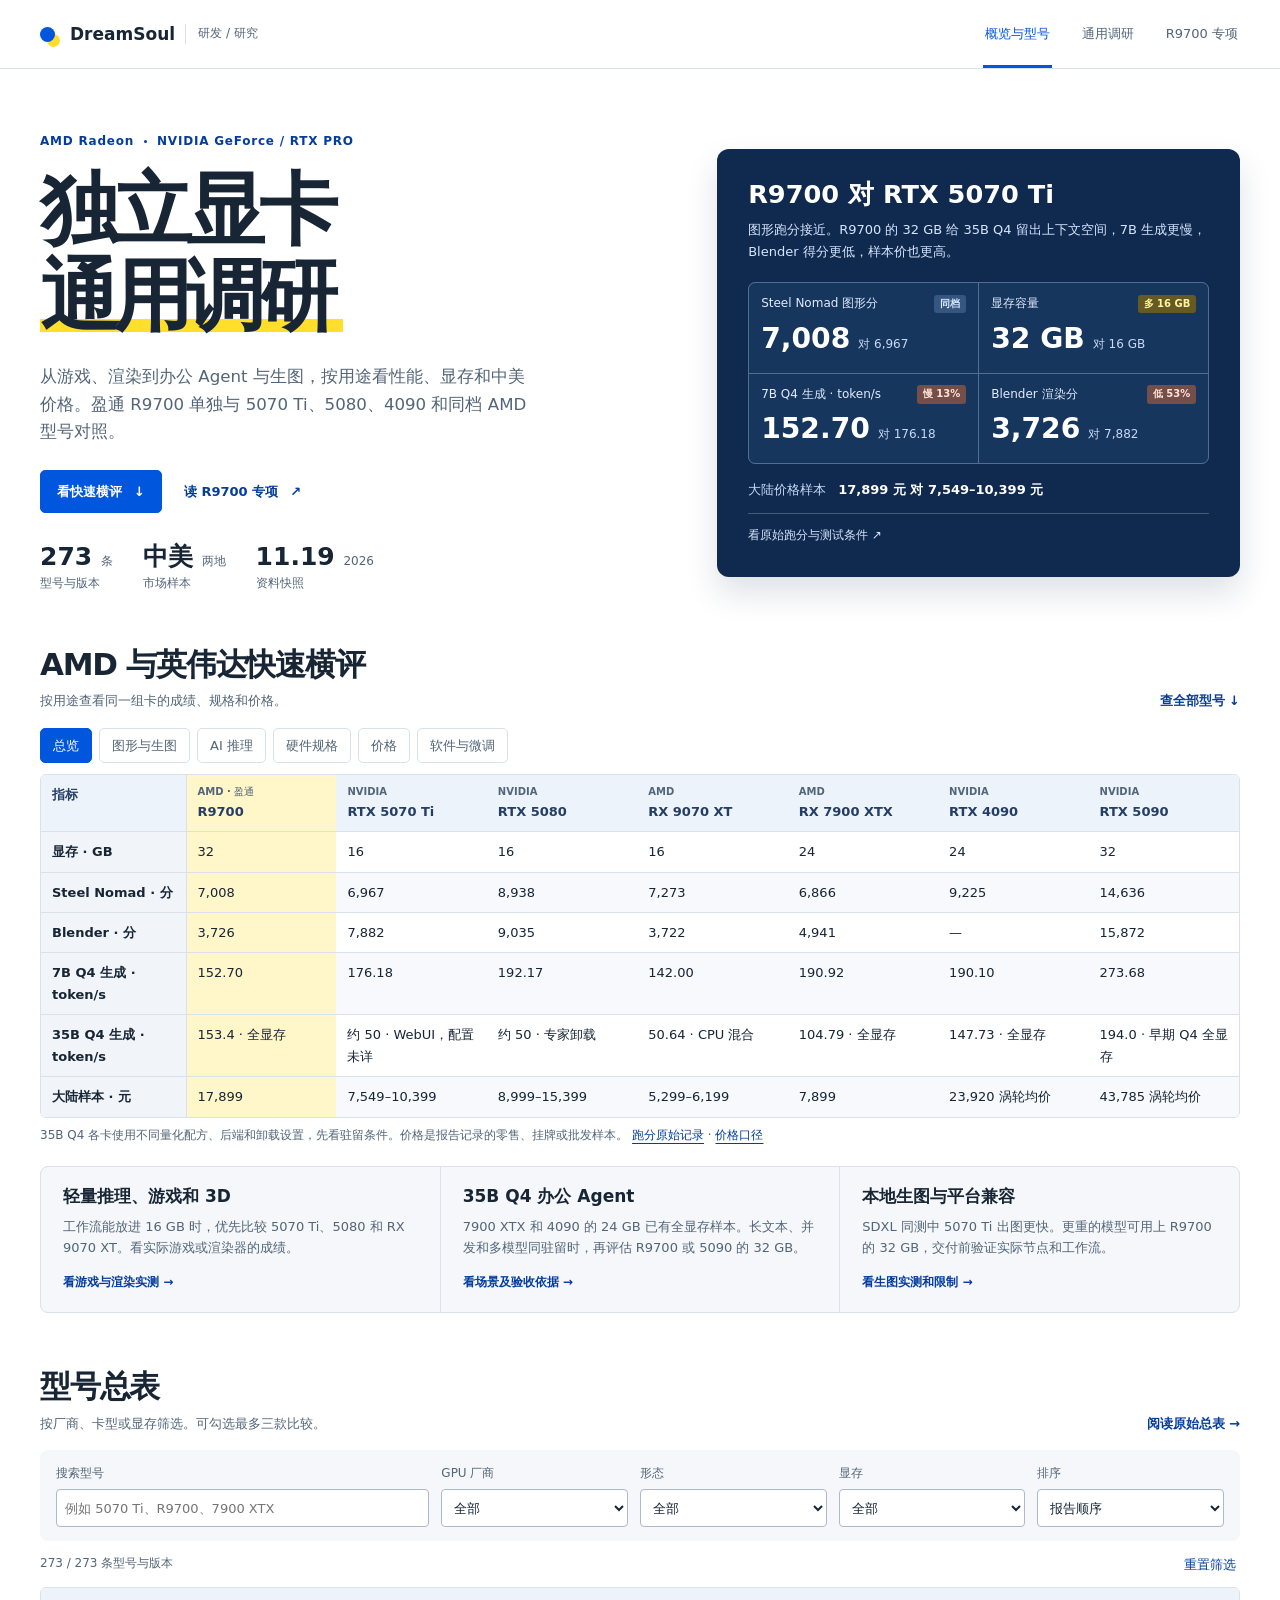
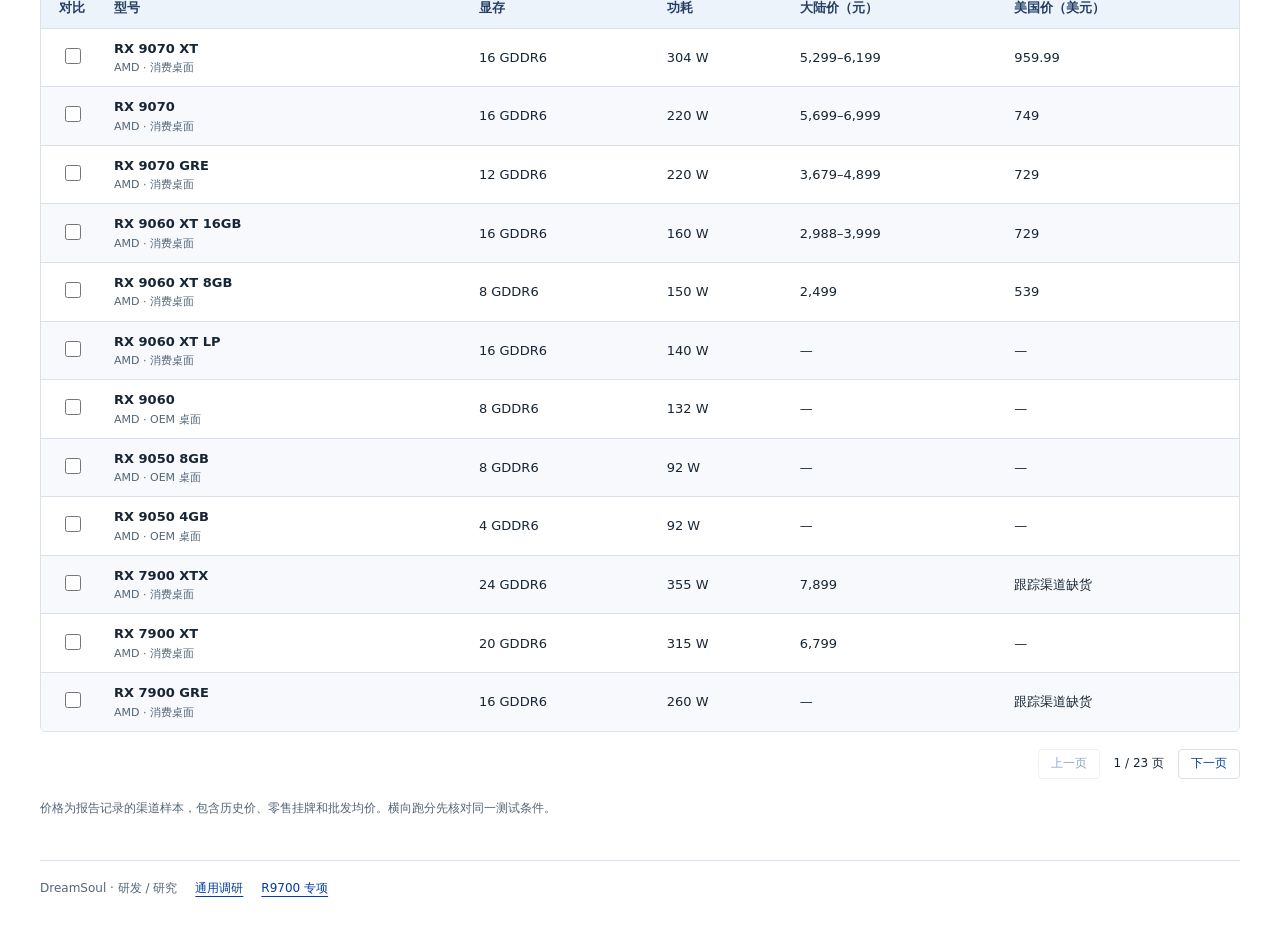
==== index.html @ 16d99807 "Publish the discrete GPU research site" ====
<!doctype html>
<html lang="zh-CN">
<head>
<meta charset="utf-8">
<meta name="viewport" content="width=device-width, initial-scale=1">
<title>独立显卡调研 · DreamSoul 研发</title>
<link rel="stylesheet" href="style.css">
<script src="app.js" defer></script>
</head>
<body>
<a class="skip" href="#content">跳到正文</a>
<header class="topbar">
  <div class="topbar-inner">
    <a class="brand" href="index.html"><span class="brand-mark" aria-hidden="true"></span>DreamSoul <span>研发 / 研究</span></a>
    <nav aria-label="主要页面"><a href="index.html" aria-current="page">概览与型号</a><a href="general.html">通用调研</a><a href="r9700.html">R9700 专项</a></nav>
  </div>
</header>
<main class="wrap" id="content">
  <section class="hero" aria-labelledby="headline">
    <div>
      <p class="eyebrow">AMD Radeon <span></span> NVIDIA GeForce / RTX PRO</p>
      <h1 id="headline">独立显卡<span>通用调研</span></h1>
      <p class="intro">从游戏、渲染到办公 Agent 与生图，按用途看性能、显存和中美价格。盈通 R9700 单独与 5070 Ti、5080、4090 和同档 AMD 型号对照。</p>
      <div class="hero-actions">
        <a class="primary" href="#quick-compare">看快速横评 <span aria-hidden="true">↓</span></a>
        <a class="secondary" href="r9700.html">读 R9700 专项 <span aria-hidden="true">↗</span></a>
      </div>
      <dl class="hero-facts">
        <div><dt>型号与版本</dt><dd>273 <small>条</small></dd></div>
        <div><dt>市场样本</dt><dd>中美 <small>两地</small></dd></div>
        <div><dt>资料快照</dt><dd>11.19 <small>2026</small></dd></div>
      </dl>
    </div>
    <section class="reference-panel" aria-labelledby="reference-title">
      <header>
        <h2 id="reference-title">R9700 对 RTX 5070 Ti</h2>
        <p>图形跑分接近。R9700 的 32 GB 给 35B Q4 留出上下文空间，7B 生成更慢，Blender 得分更低，样本价也更高。</p>
      </header>
      <dl class="reference-metrics">
        <div class="reference-metric"><dt>Steel Nomad 图形分<span class="result-chip neutral">同档</span></dt><dd><strong>7,008</strong><span>对 6,967</span></dd></div><div class="reference-metric"><dt>显存容量<span class="result-chip positive">多 16 GB</span></dt><dd><strong>32 GB</strong><span>对 16 GB</span></dd></div><div class="reference-metric"><dt>7B Q4 生成 · token/s<span class="result-chip caution">慢 13%</span></dt><dd><strong>152.70</strong><span>对 176.18</span></dd></div><div class="reference-metric"><dt>Blender 渲染分<span class="result-chip caution">低 53%</span></dt><dd><strong>3,726</strong><span>对 7,882</span></dd></div>
      </dl>
      <div class="reference-price"><span>大陆价格样本</span><strong>17,899 元 对 7,549–10,399 元</strong></div>
      <a class="reference-source" href="r9700.html#section-4">看原始跑分与测试条件 <span aria-hidden="true">↗</span></a>
    </section>
  </section>

  <section class="quick-compare" id="quick-compare" aria-labelledby="quick-title">
    <header class="section-head">
      <div><h2 id="quick-title">AMD 与英伟达快速横评</h2><p>按用途查看同一组卡的成绩、规格和价格。</p></div>
      <a class="secondary" href="#catalog">查全部型号 ↓</a>
    </header>
    <div class="view-buttons" role="group" aria-label="比较指标">
      <button type="button" data-view="summary" aria-pressed="true" aria-controls="quick-table">总览</button>
      <button type="button" data-view="graphics" aria-pressed="false" aria-controls="quick-table">图形与生图</button>
      <button type="button" data-view="inference" aria-pressed="false" aria-controls="quick-table">AI 推理</button>
      <button type="button" data-view="hardware" aria-pressed="false" aria-controls="quick-table">硬件规格</button>
      <button type="button" data-view="market" aria-pressed="false" aria-controls="quick-table">价格</button>
      <button type="button" data-view="software" aria-pressed="false" aria-controls="quick-table">软件与微调</button>
    </div>
    <div class="table-scroll quick-frame" tabindex="0" role="region" aria-label="七款显卡横评">
      <table id="quick-table" class="quick-table">
        <thead><tr><th scope="col">指标</th><th scope="col"><span>AMD · 盈通</span>R9700</th><th scope="col"><span>NVIDIA</span>RTX 5070 Ti</th><th scope="col"><span>NVIDIA</span>RTX 5080</th><th scope="col"><span>AMD</span>RX 9070 XT</th><th scope="col"><span>AMD</span>RX 7900 XTX</th><th scope="col"><span>NVIDIA</span>RTX 4090</th><th scope="col"><span>NVIDIA</span>RTX 5090</th></tr></thead>
        <tbody data-comparison-view="summary"><tr><th scope="row">显存 · GB</th><td>32</td><td>16</td><td>16</td><td>16</td><td>24</td><td>24</td><td>32</td></tr><tr><th scope="row">Steel Nomad · 分</th><td>7,008</td><td>6,967</td><td>8,938</td><td>7,273</td><td>6,866</td><td>9,225</td><td>14,636</td></tr><tr><th scope="row">Blender · 分</th><td>3,726</td><td>7,882</td><td>9,035</td><td>3,722</td><td>4,941</td><td>—</td><td>15,872</td></tr><tr><th scope="row">7B Q4 生成 · token/s</th><td>152.70</td><td>176.18</td><td>192.17</td><td>142.00</td><td>190.92</td><td>190.10</td><td>273.68</td></tr><tr><th scope="row">35B Q4 生成 · token/s</th><td>153.4 · 全显存</td><td>约 50 · WebUI，配置未详</td><td>约 50 · 专家卸载</td><td>50.64 · CPU 混合</td><td>104.79 · 全显存</td><td>147.73 · 全显存</td><td>194.0 · 早期 Q4 全显存</td></tr><tr><th scope="row">大陆样本 · 元</th><td>17,899</td><td>7,549–10,399</td><td>8,999–15,399</td><td>5,299–6,199</td><td>7,899</td><td>23,920 涡轮均价</td><td>43,785 涡轮均价</td></tr></tbody><tbody data-comparison-view="graphics" hidden><tr><th scope="row">Steel Nomad · 分</th><td>7,008</td><td>6,967</td><td>8,938</td><td>7,273</td><td>6,866</td><td>9,225</td><td>14,636</td></tr><tr><th scope="row">原生 4K 光栅 · FPS</th><td>—</td><td>68.6</td><td>77.4</td><td>65.8</td><td>70.6</td><td>89.1</td><td>110.8</td></tr><tr><th scope="row">Blender · 分</th><td>3,726</td><td>7,882</td><td>9,035</td><td>3,722</td><td>4,941</td><td>—</td><td>15,872</td></tr><tr><th scope="row">SDXL · 张/分钟</th><td>9.03</td><td>9.84</td><td>—</td><td>8.22</td><td>—</td><td>—</td><td>—</td></tr></tbody><tbody data-comparison-view="inference" hidden><tr><th scope="row">7B Q4 预填充 · token/s</th><td>5,907.66</td><td>7,567.94</td><td>8,054.59</td><td>5,603.63</td><td>3,889.54</td><td>10,830.41</td><td>11,796.38</td></tr><tr><th scope="row">7B Q4 生成 · token/s</th><td>152.70</td><td>176.18</td><td>192.17</td><td>142.00</td><td>190.92</td><td>190.10</td><td>273.68</td></tr><tr><th scope="row">35B Q4 生成 · token/s</th><td>153.4 · 全显存</td><td>约 50 · WebUI，配置未详</td><td>约 50 · 专家卸载</td><td>50.64 · CPU 混合</td><td>104.79 · 全显存</td><td>147.73 · 全显存</td><td>194.0 · 早期 Q4 全显存</td></tr><tr><th scope="row">显存 · GB</th><td>32</td><td>16</td><td>16</td><td>16</td><td>24</td><td>24</td><td>32</td></tr></tbody><tbody data-comparison-view="hardware" hidden><tr><th scope="row">显存容量与类型</th><td>32 GDDR6</td><td>16 GDDR7</td><td>16 GDDR7</td><td>16 GDDR6</td><td>24 GDDR6</td><td>24 GDDR6X</td><td>32 GDDR7</td></tr><tr><th scope="row">显存带宽 · GB/s</th><td>640</td><td>896</td><td>960</td><td>640</td><td>960</td><td>1,008</td><td>1,792</td></tr><tr><th scope="row">参考功耗 · W</th><td>300</td><td>300</td><td>360</td><td>304</td><td>355</td><td>450</td><td>575</td></tr><tr><th scope="row">FP32 向量 · TFLOPS</th><td>47.8</td><td>43.9</td><td>56.3</td><td>48.7</td><td>61.4</td><td>82.6</td><td>104.8</td></tr><tr><th scope="row">FP8 矩阵 · TFLOPS</th><td>383¹</td><td>175.8</td><td>225.1</td><td>389¹</td><td>无原生 FP8</td><td>330.3</td><td>419.0</td></tr><tr><th scope="row">BF16 矩阵 · TFLOPS</th><td>—</td><td>87.9</td><td>112.6</td><td>—</td><td>—</td><td>165.2</td><td>209.5</td></tr></tbody><tbody data-comparison-view="market" hidden><tr><th scope="row">大陆样本 · 元</th><td>17,899</td><td>7,549–10,399</td><td>8,999–15,399</td><td>5,299–6,199</td><td>7,899</td><td>23,920 涡轮均价</td><td>43,785 涡轮均价</td></tr><tr><th scope="row">美国样本 · 美元</th><td>1,999.99–2,379.99</td><td>1,400–1,499</td><td>2,235–2,670.02</td><td>959.99</td><td>跟踪缺货</td><td>4,999</td><td>6,549–7,799.99</td></tr><tr><th scope="row">显存 · GB</th><td>32</td><td>16</td><td>16</td><td>16</td><td>24</td><td>24</td><td>32</td></tr></tbody><tbody data-comparison-view="software" hidden><tr><th scope="row">主要部署后端</th><td>ROCm</td><td>CUDA</td><td>CUDA</td><td>ROCm</td><td>ROCm</td><td>CUDA</td><td>CUDA</td></tr><tr><th scope="row">公开配对微调</th><td>4B LoRA 样本</td><td>—</td><td>—</td><td>—</td><td>—</td><td>4B LoRA 样本</td><td>—</td></tr><tr><th scope="row">单卡 LLM 选型分 · /100</th><td>72</td><td>61–64</td><td>60–63</td><td>56</td><td>75</td><td>74</td><td>82</td></tr></tbody>
      </table>
    </div>
    <div class="quick-notes" aria-live="polite" aria-atomic="true">
      <p data-comparison-view="summary">35B Q4 各卡使用不同量化配方、后端和卸载设置，先看驻留条件。价格是报告记录的零售、挂牌或批发样本。 <a href="r9700.html#section-4">跑分原始记录</a> · <a href="general.html#market">价格口径</a></p>
      <p data-comparison-view="graphics" hidden>Steel Nomad 是合成图形测试。Blender 用各卡的 GPU 渲染后端。SDXL 为 ComfyUI 1024×1024 同组测试，破折号表示缺对应样本。 <a href="r9700.html#section-4">图形与渲染来源</a> · <a href="r9700.html#section-2">SDXL 来源</a></p>
      <p data-comparison-view="inference" hidden>7B 为 Llama 2 Q4_0 跑分。35B 为各自配置样本。RTX 5090 的 194.0 token/s 来自早期同权重配对，该组 R9700 为 127.4 token/s，两台主机和后端不同。 <a href="r9700.html#section-4">推理测试条件</a></p>
      <p data-comparison-view="hardware" hidden>显存带宽是 GPU 与板载显存之间的理论值。FP8 的 ¹ 为 AMD 官网峰值，英伟达按 FP32 累加。实际应用速度以同模型、同精度实测为准。 <a href="r9700.html#section-8">精度说明</a></p>
      <p data-comparison-view="market" hidden>样本快照主要来自 2026年11月16–19日。盈通 WA 京东标价为 17,999 元，样机硬件参考预算约 2.2–2.5 万元。美国 R9700 样本为当地其他品牌板卡。 <a href="general.html#market">中美供货与成本</a> · <a href="r9700.html#section-9">七卡价格来源</a></p>
      <p data-comparison-view="software" hidden>选型分按 35B 驻留、7B 速度、小规模微调部署、硬件和大陆样本价计算。微调格表示本报告找到的 4B LoRA 配对样本。 <a href="r9700.html#section-3">评分权重</a> · <a href="r9700.html#section-7">训练条件</a></p>
    </div>
  </section>

  <section class="overview" aria-label="选型要点">
    <article><h2>轻量推理、游戏和 3D</h2><p>工作流能放进 16 GB 时，优先比较 5070 Ti、5080 和 RX 9070 XT。看实际游戏或渲染器的成绩。</p><a href="general.html#benchmarks">看游戏与渲染实测 →</a></article>
    <article><h2>35B Q4 办公 Agent</h2><p>7900 XTX 和 4090 的 24 GB 已有全显存样本。长文本、并发和多模型同驻留时，再评估 R9700 或 5090 的 32 GB。</p><a href="r9700.html#section-2">看场景及验收依据 →</a></article>
    <article><h2>本地生图与平台兼容</h2><p>SDXL 同测中 5070 Ti 出图更快。更重的模型可用上 R9700 的 32 GB，交付前验证实际节点和工作流。</p><a href="r9700.html#section-2">看生图实测和限制 →</a></article>
  </section>

  <section id="catalog" class="catalog" aria-labelledby="catalog-title">
    <header class="section-head">
      <div><h2 id="catalog-title">型号总表</h2><p>按厂商、卡型或显存筛选。可勾选最多三款比较。</p></div>
      <a class="secondary" href="general.html#gpu-table">阅读原始总表 →</a>
    </header>
    <div class="filters">
      <label class="search" for="search">搜索型号<input id="search" type="search" placeholder="例如 5070 Ti、R9700、7900 XTX"></label>
      <label for="vendor">GPU 厂商<select id="vendor"><option value="">全部</option></select></label>
      <label for="form">形态<select id="form"><option value="">全部</option></select></label>
      <label for="memory">显存<select id="memory"><option value="">全部</option><option value="16">至少 16 GB</option><option value="24">至少 24 GB</option><option value="32">至少 32 GB</option><option value="48">至少 48 GB</option></select></label>
      <label for="order">排序<select id="order"><option value="">报告顺序</option><option value="memory">显存从高到低</option><option value="cn">大陆价从低到高</option><option value="us">美国价从低到高</option></select></label>
    </div>
    <div class="result-bar">
      <p id="results" role="status"></p>
      <button id="reset" class="link-button" type="button">重置筛选</button>
    </div>
    <div id="selection" class="selection" hidden>
      <span id="selected-label"></span>
      <div><button id="clear" class="link-button" type="button">清除</button><button id="compare" class="primary compact" type="button" disabled>比较型号</button></div>
    </div>
    <div class="catalog-frame table-scroll" tabindex="0" role="region" aria-label="独立显卡型号">
      <table class="catalog-table">
        <thead><tr><th scope="col">对比</th><th scope="col">型号</th><th scope="col">显存</th><th scope="col">功耗</th><th scope="col">大陆价（元）</th><th scope="col">美国价（美元）</th></tr></thead>
        <tbody id="cards"></tbody>
      </table>
    </div>
    <div class="pagination"><button id="prev" type="button">上一页</button><span id="page"></span><button id="next" type="button">下一页</button></div>
    <noscript>此处使用 JavaScript 筛选与对比。<a href="general.html#gpu-table">阅读完整静态总表</a>。</noscript>
    <p class="note">价格为报告记录的渠道样本，包含历史价、零售挂牌和批发均价。横向跑分先核对同一测试条件。</p>
  </section>

  <dialog id="comparison" aria-labelledby="comparison-title">
    <div class="dialog-head"><h2 id="comparison-title">型号对比</h2><form method="dialog"><button type="submit" aria-label="关闭对比">关闭</button></form></div>
    <div class="table-scroll" tabindex="0" role="region" aria-label="对比数据"><table id="comparison-table"></table></div>
    <p class="note">两地价格各用当地货币。不同测试项目和价格口径分别阅读。</p>
  </dialog>
  <footer class="footer"><span>DreamSoul · 研发 / 研究</span><a href="general.html">通用调研</a><a href="r9700.html">R9700 专项</a></footer>
  <script type="application/json" id="catalog-data">[["AMD","消费桌面","RX 9070 XT","16 GDDR6","304","640 GB/s · 当前目录","116.5／55.5","Steel Nomad 7,273（1.04× R9700）\nV-Ray 278 s ／ Redshift 192 s ／ Cinebench 52,327 ／ Blender 3,722\nSD1.5 FP16 2,598 ／ INT8 — ／ SDXL 2,010、18.656 s/张","5,299–6,199","959.99"],["AMD","消费桌面","RX 9070","16 GDDR6","220","640 GB/s · 当前目录","104.0／47.6","SD1.5 FP16 2,280 ／ INT8 — ／ SDXL 1,805、20.775 s/张","5,699–6,999","749"],["AMD","消费桌面","RX 9070 GRE","12 GDDR6","220","432 GB/s · 当前目录","86.6／37.3","SD1.5 FP16 1,930 ／ INT8 18,332 ／ SDXL 1,544、24.277 s/张","3,679–4,899","729"],["AMD","消费桌面","RX 9060 XT 16GB","16 GDDR6","160","320 GB/s · 当前目录","67.3／31.0","SD1.5 FP16 1,436 ／ INT8 — ／ SDXL 1,124、33.359 s/张","2,988–3,999","729"],["AMD","消费桌面","RX 9060 XT 8GB","8 GDDR6","150","320 GB/s · 当前目录","62.5／20.2","—","2,499","539"],["AMD","消费桌面","RX 9060 XT LP","16 GDDR6","140","320 GB/s · 当前目录","—","—","—","—"],["AMD","OEM 桌面","RX 9060","8 GDDR6","132","288 GB/s · 当前目录","—","—","—","—"],["AMD","OEM 桌面","RX 9050 8GB","8 GDDR6","92","288 GB/s · 当前目录","—","—","—","—"],["AMD","OEM 桌面","RX 9050 4GB","4 GDDR6","92","144 GB/s · 当前目录","—","—","—","—"],["AMD","消费桌面","RX 7900 XTX","24 GDDR6","355","960 GB/s · 前代目录","122.3／50.5","V-Ray 257 s ／ Redshift 157 s ／ Cinebench 63,581 ／ Blender 4,941","7,899","跟踪渠道缺货"],["AMD","消费桌面","RX 7900 XT","20 GDDR6","315","800 GB/s · 前代目录","108.0／43.5","—","6,799","—"],["AMD","消费桌面","RX 7900 GRE","16 GDDR6","260","576 GB/s · 前代目录","—","—","—","跟踪渠道缺货"],["AMD","消费桌面","RX 7800 XT","16 GDDR6","263","624 GB/s · 前代目录","84.7／33.5","—","—","—"],["AMD","消费桌面","RX 7700 XT","12 GDDR6","245","432 GB/s · 前代目录","72.7／25.3","—","—","—"],["AMD","消费桌面","RX 7700","16 GDDR6","263","624 GB/s · 前代目录","—","—","—","—"],["AMD","地区桌面","RX 7650 GRE","8 GDDR6","170","288 GB/s · 中国官网","—","—","1,999","—"],["AMD","消费桌面","RX 7600 XT","16 GDDR6","190","288 GB/s · 前代目录","50.2／18.1","—","—","—"],["AMD","消费桌面","RX 7600","8 GDDR6","165","288 GB/s · 前代目录","45.4／9.3","—","—","—"],["AMD","OEM 桌面","RX 7400","8 GDDR6","55","173 GB/s · 前代目录","—","—","—","—"],["AMD","消费移动","RX 7900M","16 GDDR6","≤180","576 GB/s · 前代目录","—","—","—","—"],["AMD","消费移动","RX 7800M","12 GDDR6","≤180","432 GB/s · 前代目录","—","—","—","—"],["AMD","消费移动","RX 7700S","8 GDDR6","≤100","288 GB/s · 前代目录","—","—","—","—"],["AMD","消费移动","RX 7600S","8 GDDR6","≤75","256 GB/s · 前代目录","—","—","—","—"],["AMD","消费移动","RX 7600M XT","8 GDDR6","≤120","288 GB/s · 前代目录","—","—","—","—"],["AMD","消费移动","RX 7600M","8 GDDR6","≤90","256 GB/s · 前代目录","—","—","—","—"],["AMD","消费桌面","RX 6950 XT","16 GDDR6","335","576 GB/s · 存量观察","89.5／32.8","—","—","—"],["AMD","消费桌面","RX 6900 XT","16 GDDR6","300","512 GB/s · 存量观察","83.9／32.1","—","—","—"],["AMD","消费桌面","RX 6800 XT Midnight Black","16 GDDR6","300","512 GB/s · 存量观察","—","—","—","—"],["AMD","消费桌面","RX 6800 XT","16 GDDR6","300","512 GB/s · 存量观察","79.6／29.6","—","—","—"],["AMD","消费桌面","RX 6800","16 GDDR6","250","512 GB/s · 存量观察","—","—","—","—"],["AMD","消费桌面","RX 6750 XT","12 GDDR6","250","432 GB/s · 存量观察","57.6／19.1","—","—","—"],["AMD","地区桌面","RX 6750 GRE 12GB","12 GDDR6","—","中国驱动目录／零售","—","—","3,299","—"],["AMD","地区桌面","RX 6750 GRE 10GB","10 GDDR6","—","中国驱动目录／零售","—","—","2,599","—"],["AMD","消费桌面","RX 6700 XT","12 GDDR6","230","384 GB/s · 存量观察","54.3／18.0","—","—","—"],["AMD","消费桌面","RX 6700","10 GDDR6","175","320 GB/s · 存量观察","—","—","—","—"],["AMD","消费桌面","RX 6650 XT","8 GDDR6","180","280 GB/s · 存量观察","38.0／9.2","—","—","—"],["AMD","消费桌面","RX 6600 XT","8 GDDR6","160","256 GB/s · 存量观察","40.7／9.1","—","—","—"],["AMD","消费桌面","RX 6600","8 GDDR6","132","224 GB/s · 存量观察","24.8／7.7","—","—","—"],["AMD","消费桌面","RX 6500 XT 8GB","8 GDDR6","113","144 GB/s · 存量观察","—","—","—","—"],["AMD","消费桌面","RX 6500 XT 4GB","4 GDDR6","107","144 GB/s · 存量观察","—","—","1,249","—"],["AMD","消费桌面","RX 6400","4 GDDR6","53","128 GB/s · 存量观察","—","—","—","—"],["AMD","消费移动","RX 6850M XT","12 GDDR6","≤165","432 GB/s · 存量观察","—","—","—","—"],["AMD","消费移动","RX 6800M","12 GDDR6","145+","384 GB/s · 存量观察","—","—","—","—"],["AMD","消费移动","RX 6800S","8 GDDR6","≤100","256 GB/s · 存量观察","—","—","—","—"],["AMD","消费移动","RX 6700M","10 GDDR6","≤135","320 GB/s · 存量观察","—","—","—","—"],["AMD","消费移动","RX 6700S","8 GDDR6","≤80","224 GB/s · 存量观察","—","—","—","—"],["AMD","消费移动","RX 6650M XT","8 GDDR6","≤120","256 GB/s · 存量观察","—","—","—","—"],["AMD","消费移动","RX 6650M","8 GDDR6","≤120","256 GB/s · 存量观察","—","—","—","—"],["AMD","消费移动","RX 6600M","8 GDDR6","≤100","224 GB/s · 存量观察","—","—","—","—"],["AMD","消费移动","RX 6600S","—","—","存量观察","—","—","—","—"],["AMD","消费移动","RX 6550M","4 GDDR6","≤80","144 GB/s · 存量观察","—","—","—","—"],["AMD","消费移动","RX 6550S","—","—","存量观察","—","—","—","—"],["AMD","消费移动","RX 6500M","4 GDDR6","≤50","128 GB/s · 存量观察","—","—","—","—"],["AMD","消费移动","RX 6450M","4 GDDR6","≤50","128 GB/s · 存量观察","—","—","—","—"],["AMD","消费移动","RX 6300M","2 GDDR6","≤25","64 GB/s · 存量观察","—","—","—","—"],["AMD","消费桌面","RX 5700 XT 50th Anniversary","—","—","存量观察","—","—","—","—"],["AMD","消费桌面","RX 5700 XT","—","—","存量观察","—","—","—","—"],["AMD","消费桌面","RX 5700","—","—","存量观察","—","—","—","—"],["AMD","消费桌面","RX 5600 XT","—","—","存量观察","—","—","—","—"],["AMD","OEM 桌面","RX 5600","—","—","存量观察","—","—","—","—"],["AMD","消费桌面","RX 5500 XT","—","—","存量观察","—","—","—","—"],["AMD","OEM 桌面","RX 5500","—","—","存量观察","—","—","—","—"],["AMD","OEM 桌面","RX 5300","—","—","存量观察","—","—","—","—"],["AMD","消费移动","RX 5700M","—","—","存量观察","—","—","—","—"],["AMD","消费移动","RX 5600M","—","—","存量观察","—","—","—","—"],["AMD","消费移动","RX 5500M","—","—","存量观察","—","—","—","—"],["AMD","消费移动","RX 5300M","—","—","存量观察","—","—","—","—"],["英伟达（NVIDIA）","消费桌面","RTX 5090","32 GDDR7","575","512 bit · 当前目录","167.3／100.8","Steel Nomad 14,636（2.09× R9700）\nV-Ray 133 s ／ Redshift 57 s ／ Cinebench 151,418 ／ Blender 15,872\nQwen 35B MoE 早期 Q4 配对 194.0 tok/s","43,785（涡轮均价）","6,549–7,799.99"],["英伟达（NVIDIA）","消费桌面","RTX 5090 D","32 GDDR7","575","512 bit · 地区版核对","—","—","52,099","—"],["英伟达（NVIDIA）","消费桌面","RTX 5090 D v2","24 GDDR7","575","384 bit · 地区版核对","—","—","19,999（零售）","—"],["英伟达（NVIDIA）","消费桌面","RTX 5080","16 GDDR7","360","256 bit · 当前目录","128.3／74.0","Steel Nomad 8,938（1.28× R9700）\nV-Ray 181 s ／ Redshift 82 s ／ Cinebench 104,970 ／ Blender 9,035","8,999–15,399（零售）","2,235–2,670.02"],["英伟达（NVIDIA）","消费桌面","RTX 5070 Ti","16 GDDR7","300","256 bit · 当前目录","116.8／66.2","Steel Nomad 6,967（0.99× R9700）\nV-Ray 220 s ／ Redshift 89 s ／ Cinebench 99,703 ／ Blender 7,882\nSD1.5 FP16 3,755 ／ INT8 46,744 ／ SDXL 3,352、11.184 s/张","7,549–10,399","1,400–1,499"],["英伟达（NVIDIA）","消费桌面","RTX 5070","12 GDDR7","250","192 bit · 当前目录","96.4／51.5","Steel Nomad 5,340（0.76× R9700）\nV-Ray 247 s ／ Redshift 104 s ／ Cinebench 75,629 ／ Blender 5,968\nSD1.5 FP16 2,937 ／ INT8 36,320 ／ SDXL 2,473、15.163 s/张","5,159–6,899","869.99"],["英伟达（NVIDIA）","消费桌面","RTX 5060 Ti 16GB","16 GDDR7","180","128 bit · 当前目录","73.4／38.9","SD1.5 FP16 2,110 ／ INT8 27,705 ／ SDXL 1,940、20.409 s/张","5,399–7,299","799"],["英伟达（NVIDIA）","消费桌面","RTX 5060 Ti 8GB","8 GDDR7","180","128 bit · 当前目录","68.6／26.6","—","3,399–4,069","499"],["英伟达（NVIDIA）","消费桌面","RTX 5060","8 GDDR7","145","128 bit · 当前目录","59.8／24.6","—","2,799–2,949","449"],["英伟达（NVIDIA）","消费桌面","RTX 5050","8 GDDR6","130","128 bit · 当前目录","45.2／18.7","—","2,099–2,299","399"],["英伟达（NVIDIA）","消费桌面","RTX 4090","24 GDDR6X","450","384 bit · 前代／存量","143.4／87.7","Steel Nomad 9,225（1.32× R9700）","23,920（涡轮均价）","—"],["英伟达（NVIDIA）","消费桌面","RTX 4090 D","24 GDDR6X","425","384 bit · 中国官网","—","—","20,554（涡轮均价）","—"],["英伟达（NVIDIA）","消费桌面","RTX 4080 SUPER","16 GDDR6X","320","256 bit · 前代／存量","118.6／69.5","—","—","—"],["英伟达（NVIDIA）","消费桌面","RTX 4080","16 GDDR6X","320","256 bit · 前代／存量","117.5／68.4","—","—","—"],["英伟达（NVIDIA）","消费桌面","RTX 4070 Ti SUPER","16 GDDR6X","285","256 bit · 前代／存量","104.0／60.0","—","—","—"],["英伟达（NVIDIA）","消费桌面","RTX 4070 Ti","12 GDDR6X","285","192 bit · 前代／存量","97.9／55.3","—","—","—"],["英伟达（NVIDIA）","消费桌面","RTX 4070 SUPER","12 GDDR6X","220","192 bit · 前代／存量","91.2／43.6","—","—","—"],["英伟达（NVIDIA）","消费桌面","RTX 4070 GDDR6X","12 GDDR6X","200","192 bit · 前代／存量","—","—","—","—"],["英伟达（NVIDIA）","消费桌面","RTX 4070 GDDR6","12 GDDR6","200","192 bit · 前代／存量","—","—","—","—"],["英伟达（NVIDIA）","消费桌面","RTX 4060 Ti 16GB","16 GDDR6","165","128 bit · 前代／存量","60.5／32.7","—","—","—"],["英伟达（NVIDIA）","消费桌面","RTX 4060 Ti 8GB","8 GDDR6","160","128 bit · 前代／存量","58.9／25.7","—","—","—"],["英伟达（NVIDIA）","消费桌面","RTX 4060","8 GDDR6","115","128 bit · 前代／存量","47.6／21.3","—","—","—"],["英伟达（NVIDIA）","消费桌面","RTX 3090 Ti","24 GDDR6X","450","384 bit · 前代／存量","99.9／52.2","—","—","—"],["英伟达（NVIDIA）","消费桌面","RTX 3090","24 GDDR6X","350","384 bit · 前代／存量","91.5／47.4","—","9,798（涡轮均价）","—"],["英伟达（NVIDIA）","消费桌面","RTX 3080 Ti","12 GDDR6X","350","384 bit · 前代／存量","89.1／46.2","—","—","—"],["英伟达（NVIDIA）","消费桌面","RTX 3080 12GB","12 GDDR6X","350","384 bit · 前代／存量","—","—","—","—"],["英伟达（NVIDIA）","消费桌面","RTX 3080 10GB","10 GDDR6X","320","320 bit · 前代／存量","—","—","—","—"],["英伟达（NVIDIA）","消费桌面","RTX 3070 Ti","8 GDDR6X","290","256 bit · 前代／存量","66.9／27.7","—","—","—"],["英伟达（NVIDIA）","消费桌面","RTX 3070","8 GDDR6","220","256 bit · 前代／存量","58.2／26.2","—","—","—"],["英伟达（NVIDIA）","消费桌面","RTX 3060 Ti GDDR6X","8 GDDR6X","200","256 bit · 前代／存量","—","—","—","—"],["英伟达（NVIDIA）","消费桌面","RTX 3060 Ti GDDR6","8 GDDR6","200","256 bit · 前代／存量","—","—","—","—"],["英伟达（NVIDIA）","消费桌面","RTX 3060 12GB","12 GDDR6","170","192 bit · 前代／存量","41.9／20.7","—","2,999","—"],["英伟达（NVIDIA）","消费桌面","RTX 3060 8GB","8 GDDR6","170","128 bit · 前代／存量","—","—","—","—"],["英伟达（NVIDIA）","消费桌面","RTX 3050 8GB","8 GDDR6","130","128 bit · 前代／存量","—","—","—","—"],["英伟达（NVIDIA）","消费桌面","RTX 3050 6GB","6 GDDR6","70","96 bit · 前代／存量","—","—","1,849","—"],["英伟达（NVIDIA）","消费桌面","RTX 2080 Ti","11 GDDR6","260","352 bit · 前代／存量","—","—","—","—"],["英伟达（NVIDIA）","消费桌面","RTX 2080 SUPER","8 GDDR6","250","256 bit · 前代／存量","—","—","—","—"],["英伟达（NVIDIA）","消费桌面","RTX 2080","8 GDDR6","225","256 bit · 前代／存量","—","—","—","—"],["英伟达（NVIDIA）","消费桌面","RTX 2070 SUPER","8 GDDR6","215","256 bit · 前代／存量","—","—","—","—"],["英伟达（NVIDIA）","消费桌面","RTX 2070","8 GDDR6","185","256 bit · 前代／存量","—","—","—","—"],["英伟达（NVIDIA）","消费桌面","RTX 2060 SUPER","8 GDDR6","175","256 bit · 前代／存量","—","—","—","—"],["英伟达（NVIDIA）","消费桌面","RTX 2060 12GB","12 GDDR6","185","192 bit · 前代／存量","—","—","—","—"],["英伟达（NVIDIA）","消费桌面","RTX 2060 6GB","6 GDDR6","160","192 bit · 前代／存量","—","—","—","—"],["英伟达（NVIDIA）","消费桌面","GTX 1660 Ti","6 GDDR6","120","192 bit · 前代／存量","—","—","—","—"],["英伟达（NVIDIA）","消费桌面","GTX 1660 SUPER","6 GDDR6","125","192 bit · 前代／存量","—","—","—","—"],["英伟达（NVIDIA）","消费桌面","GTX 1660","6 GDDR5","120","192 bit · 前代／存量","—","—","—","—"],["英伟达（NVIDIA）","消费桌面","GTX 1650 SUPER","4 GDDR6","100","128 bit · 前代／存量","—","—","—","—"],["英伟达（NVIDIA）","消费桌面","GTX 1650 GDDR5","4 GDDR5","75","128 bit · 前代／存量","—","—","—","—"],["英伟达（NVIDIA）","消费桌面","GTX 1650 GDDR6","4 GDDR6","75","128 bit · 前代／存量","—","—","—","—"],["英伟达（NVIDIA）","消费桌面","GTX 1630","4 GDDR6","75","64 bit · 前代／存量","—","—","—","—"],["AMD","专业桌面","AI PRO R9700","32 GDDR6","300","RDNA 4 · D · 640 GB/s","—","Steel Nomad 7,008（1.00× R9700）\nV-Ray 274 s ／ Redshift 207 s ／ Cinebench 49,771 ／ Blender 3,726\nQwen 35B MoE 早期 Q4 配对 127.4 tok/s","17,899.01（盈通优惠后）","1,999.99–2,379.99（不同品牌）"],["AMD","专业桌面","AI PRO R9700S","32 GDDR6","300","RDNA 4 · D/被动 · 640 GB/s","—","—","—","—"],["AMD","专业桌面","AI PRO R9600","32 GDDR6","150","RDNA 4 · D/集成商 · 640 GB/s","—","—","—","—"],["AMD","专业桌面","AI PRO R9600D","32 GDDR6","150","RDNA 4 · D/集成商 · 640 GB/s","—","—","—","—"],["AMD","专业桌面","PRO W7900","48 GDDR6","295","RDNA 3 · D · 864 GB/s","—","—","33,264（2024 历史）","—"],["AMD","专业桌面","PRO W7900 Dual Slot","48 GDDR6","295","RDNA 3 · D · 864 GB/s","—","—","—","—"],["AMD","专业桌面","PRO W7800 48GB","48 GDDR6","260","RDNA 3 · D · 864 GB/s","—","—","—","—"],["AMD","专业桌面","PRO W7800 32GB","32 GDDR6","260","RDNA 3 · D · 576 GB/s","—","—","—","—"],["AMD","专业桌面","PRO W7700","16 GDDR6","190","RDNA 3 · D · 576 GB/s","—","—","—","—"],["AMD","专业桌面","PRO W7600","8 GDDR6","130","RDNA 3 · D · 288 GB/s","—","—","—","—"],["AMD","专业桌面","PRO W7500","8 GDDR6","70","RDNA 3 · D · 256 GB/s","—","—","—","—"],["AMD","专业桌面","PRO W7400","8 GDDR6","55","RDNA 3 · D · 172.8 GB/s","—","—","—","—"],["AMD","专业移动","PRO W7500M","8 GDDR6","50–90","RDNA 3 · M · 256 GB/s","—","—","—","—"],["AMD","专业桌面","PRO W6800","32 GDDR6","250","RDNA 2 · D · 512 GB/s","—","—","—","—"],["AMD","专业桌面","PRO W6600","8 GDDR6","130","RDNA 2 · D · 224 GB/s","—","—","—","—"],["AMD","专业桌面","PRO W6400","4 GDDR6","50","RDNA 2 · D · 128 GB/s","—","—","—","—"],["AMD","专业移动","PRO W6600M","8 GDDR6","90","RDNA 2 · M · 224 GB/s","—","—","—","—"],["AMD","专业移动","PRO W6500M","4 GDDR6","35–50","RDNA 2 · M · 128 GB/s","—","—","—","—"],["AMD","专业移动","PRO W6300M","2 GDDR6","25","RDNA 2 · M · 64 GB/s","—","—","—","—"],["AMD","专业桌面","PRO W5700","8 GDDR6","205","RDNA · D · 448 GB/s","—","—","—","—"],["AMD","专业桌面","PRO W5500","8 GDDR6","125","RDNA · D · 224 GB/s","—","—","—","—"],["AMD","专业移动","PRO W5500M","4 GDDR6","65–85","RDNA · M · 224 GB/s","—","—","—","—"],["AMD","专业桌面","PRO VII","16 HBM2","250","Vega20 · D · 1000 GB/s","—","—","—","—"],["AMD","服务器","PRO V710","28 GDDR6","158","RDNA 3 · 服务器 · 448 GB/s","—","—","—","—"],["AMD","服务器","PRO V620","32 GDDR6","300","RDNA 2 · 服务器 · 512 GB/s","—","—","—","—"],["AMD","服务器","PRO V520","8 HBM2","225","RDNA · 服务器 · 512 GB/s","—","—","—","—"],["AMD","专业桌面","PRO WX 9100","16 HBM2","230","Vega · D · 484 GB/s","—","—","—","—"],["AMD","专业桌面","PRO WX 8200","8 HBM2","230","Vega · D · 512 GB/s","—","—","—","—"],["AMD","专业桌面","PRO WX 7100","8 GDDR5","130","Polaris · D · 224 GB/s","—","—","—","—"],["AMD","专业移动","PRO WX 7100 Mobile","8 GDDR5","100","Polaris · M · 160 GB/s","—","—","—","—"],["AMD","专业桌面","PRO WX 5100","8 GDDR5","75","Polaris · D · 160 GB/s","—","—","—","—"],["AMD","专业桌面","PRO WX 4100","4 GDDR5","50","Polaris · D · 96 GB/s","—","—","—","—"],["AMD","专业移动","PRO WX 4170 Mobile","4 GDDR5","60","Polaris · M · 96 GB/s","—","—","—","—"],["AMD","专业移动","PRO WX 4150 Mobile","4 GDDR5","45","Polaris · M · 96 GB/s","—","—","—","—"],["AMD","专业移动","PRO WX 4130 Mobile","4 GDDR5","—","Polaris · M · 96 GB/s","—","—","—","—"],["AMD","专业桌面","PRO WX 3200","4 GDDR5","50","Polaris · D · 96 GB/s","—","—","—","—"],["AMD","专业移动","PRO WX 3200 Mobile","4 GDDR5","—","Polaris · M · 64 GB/s","—","—","—","—"],["AMD","专业桌面","PRO WX 3100","4 GDDR5","50","Polaris · D · 96 GB/s","—","—","—","—"],["AMD","专业移动","PRO WX 3100 Mobile","4 GDDR5","—","Polaris · M · 96 GB/s","—","—","—","—"],["AMD","专业桌面","PRO WX 2100","2 GDDR5","35","Polaris · D · 48 GB/s","—","—","—","—"],["AMD","专业移动","PRO WX 2100 Mobile","2 GDDR5","—","Polaris · M · 48 GB/s","—","—","—","—"],["AMD","专业桌面","PRO SSG","16 HBM2","260","Vega · D · 484 GB/s","—","—","—","—"],["AMD","专业桌面","PRO Duo","32 合计 GDDR5","250","Polaris · D · 448 GB/s","—","—","—","—"],["AMD","专业桌面","Vega Frontier Edition 风冷","16 HBM2","300","Vega · D · 484 GB/s","—","—","—","—"],["AMD","专业桌面","Vega Frontier Edition 水冷","16 HBM2","375","Vega · D · 484 GB/s","—","—","—","—"],["英伟达（NVIDIA）","专业桌面","RTX PRO 6000 Blackwell Workstation","96 GDDR7","600","—","—","—","120,000（跟踪）","—"],["英伟达（NVIDIA）","专业桌面","RTX PRO 6000 Blackwell Max-Q","96 GDDR7","300","—","—","—","108,560（跟踪）","—"],["英伟达（NVIDIA）","专业桌面","RTX PRO 5500 Blackwell Workstation","84 GDDR7","≤600","—","—","—","—","—"],["英伟达（NVIDIA）","专业桌面","RTX PRO 5000 Blackwell 72GB","72 GDDR7","300","—","—","—","—","—"],["英伟达（NVIDIA）","专业桌面","RTX PRO 5000 Blackwell 48GB","48 GDDR7","300","—","—","—","—","—"],["英伟达（NVIDIA）","专业桌面","RTX PRO 4500 Blackwell","32 GDDR7","200","—","—","—","39,999（较早挂牌）","4,799.99–5,199（较早快照）"],["英伟达（NVIDIA）","专业桌面","RTX PRO 4000 Blackwell","24 GDDR7","145","—","—","—","—","—"],["英伟达（NVIDIA）","专业桌面","RTX PRO 4000 Blackwell SFF","24 GDDR7","70","—","—","—","—","—"],["英伟达（NVIDIA）","专业桌面","RTX PRO 2000 Blackwell","16 GDDR7","70","—","—","—","—","—"],["英伟达（NVIDIA）","专业桌面","RTX 6000 Ada","48 GDDR6","300","—","—","—","—","—"],["英伟达（NVIDIA）","专业桌面","RTX 5000 Ada","32 GDDR6","250","—","—","—","—","—"],["英伟达（NVIDIA）","专业桌面","RTX 4500 Ada","24 GDDR6","210","—","—","—","—","—"],["英伟达（NVIDIA）","专业桌面","RTX 4000 Ada","20 GDDR6","130","—","—","—","—","—"],["英伟达（NVIDIA）","专业桌面","RTX 4000 SFF Ada","20 GDDR6","70","—","—","—","—","—"],["英伟达（NVIDIA）","专业桌面","RTX 2000 Ada","16 GDDR6","70","—","—","—","—","—"],["英伟达（NVIDIA）","专业桌面","A800 40GB Active","40 HBM2","240","—","—","—","—","—"],["英伟达（NVIDIA）","专业桌面","RTX A6000","48 GDDR6","300","—","—","—","—","—"],["英伟达（NVIDIA）","专业桌面","RTX A5500","24 GDDR6","230","—","—","—","—","—"],["英伟达（NVIDIA）","专业桌面","RTX A5000","24 GDDR6","230","—","—","—","—","—"],["英伟达（NVIDIA）","专业桌面","RTX A4500","20 GDDR6","200","—","—","—","—","—"],["英伟达（NVIDIA）","专业桌面","RTX A4000","16 GDDR6","140","—","—","—","—","—"],["英伟达（NVIDIA）","专业桌面","RTX A2000 12GB","12 GDDR6","70","—","—","—","—","—"],["英伟达（NVIDIA）","专业桌面","RTX A2000 6GB","6 GDDR6","70","—","—","—","—","—"],["英伟达（NVIDIA）","专业桌面","RTX A1000","8 GDDR6","50","—","—","—","—","—"],["英伟达（NVIDIA）","专业桌面","RTX A400","4 GDDR6","50","—","—","—","—","—"],["英伟达（NVIDIA）","专业桌面","T1000 8GB","8 GDDR6","50","—","—","—","—","—"],["英伟达（NVIDIA）","专业桌面","T1000 4GB","4 GDDR6","50","—","—","—","—","—"],["英伟达（NVIDIA）","专业桌面","T600","4 GDDR6","40","—","—","—","—","—"],["英伟达（NVIDIA）","专业桌面","T400 4GB","4 GDDR6","30","—","—","—","—","—"],["英伟达（NVIDIA）","专业桌面","T400 2GB","2 GDDR6","30","—","—","—","—","—"],["英伟达（NVIDIA）","专业桌面","RTX 2000E Ada","16 GDDR6","50","—","—","—","—","—"],["英伟达（NVIDIA）","消费移动","RTX 5090","24 GDDR7","95–150","Laptop","—","—","—","—"],["英伟达（NVIDIA）","消费移动","RTX 5080","16 GDDR7","80–150","Laptop","—","—","—","—"],["英伟达（NVIDIA）","消费移动","RTX 5070 Ti","12 GDDR7","60–115","Laptop","—","—","—","—"],["英伟达（NVIDIA）","消费移动","RTX 5070 12GB","12 GDDR7","50–100（目录列级）","Laptop","—","—","—","—"],["英伟达（NVIDIA）","消费移动","RTX 5070 8GB","8 GDDR7","50–100（目录列级）","Laptop","—","—","—","—"],["英伟达（NVIDIA）","消费移动","RTX 5060","8 GDDR7","45–100","Laptop","—","—","—","—"],["英伟达（NVIDIA）","消费移动","RTX 5050","8 GDDR7","35–100","Laptop","—","—","—","—"],["英伟达（NVIDIA）","消费移动","RTX 4090","16 GDDR6","80–150","Laptop","—","—","—","—"],["英伟达（NVIDIA）","消费移动","RTX 4080","12 GDDR6","60–150","Laptop","—","—","—","—"],["英伟达（NVIDIA）","消费移动","RTX 4070","8 GDDR6","35–115","Laptop","—","—","—","—"],["英伟达（NVIDIA）","消费移动","RTX 4060","8 GDDR6","35–115","Laptop","—","—","—","—"],["英伟达（NVIDIA）","消费移动","RTX 4050","6 GDDR6","35–115","Laptop","—","—","—","—"],["英伟达（NVIDIA）","专业移动","RTX PRO 5000 Blackwell","24 GDDR7","95–175","Laptop","—","—","—","—"],["英伟达（NVIDIA）","专业移动","RTX PRO 4000 Blackwell","16 GDDR7","80–175","Laptop","—","—","—","—"],["英伟达（NVIDIA）","专业移动","RTX PRO 3000 Blackwell","12 GDDR7","60–140","Laptop","—","—","—","—"],["英伟达（NVIDIA）","专业移动","RTX PRO 2000 Blackwell","8 GDDR7","45–115","Laptop","—","—","—","—"],["英伟达（NVIDIA）","专业移动","RTX PRO 1000 Blackwell","8 GDDR7","35–115","Laptop","—","—","—","—"],["英伟达（NVIDIA）","专业移动","RTX PRO 500 Blackwell","6 GDDR7","35–75","Laptop","—","—","—","—"],["英伟达（NVIDIA）","专业移动","RTX 5000 Ada","16 GDDR6","80–175","Laptop","—","—","—","—"],["英伟达（NVIDIA）","专业移动","RTX 4000 Ada","12 GDDR6","60–175","Laptop","—","—","—","—"],["英伟达（NVIDIA）","专业移动","RTX 3500 Ada","12 GDDR6","60–140","Laptop","—","—","—","—"],["英伟达（NVIDIA）","专业移动","RTX 3000 Ada","8 GDDR6","35–140","Laptop","—","—","—","—"],["英伟达（NVIDIA）","专业移动","RTX 2000 Ada","8 GDDR6","35–140","Laptop","—","—","—","—"],["英伟达（NVIDIA）","专业移动","RTX 1000 Ada","6 GDDR6","35–140","Laptop","—","—","—","—"],["英伟达（NVIDIA）","专业移动","RTX 500 Ada","4 GDDR6","35–60","Laptop","—","—","—","—"],["AMD","数据中心","MI455X","432 HBM4","—","CDNA 5 · 23.3 TB/s","—","—","—","—"],["AMD","数据中心","MI450X","288 HBM4","—","CDNA 5 · 23.3 TB/s","—","—","—","—"],["AMD","数据中心","MI355X","288 HBM3E","1400 TBP","CDNA 4 · 8 TB/s","—","—","—","—"],["AMD","数据中心","MI350X","288 HBM3E","1000 TBP","CDNA 4 · 8 TB/s","—","—","—","—"],["AMD","数据中心","MI350P","144 HBM3E","450／600 TBP","CDNA 4 · 4 TB/s","—","—","—","—"],["AMD","数据中心","MI325X","256 HBM3E","1000 峰值","CDNA 3 · 6 TB/s","—","—","—","—"],["AMD","数据中心","MI300X","192 HBM3","750 峰值","CDNA 3 · 5.3 TB/s","—","—","—","—"],["AMD","数据中心","MI300A","128 HBM3","550／760 峰值","CDNA 3 APU · 5.3 TB/s","—","—","—","—"],["AMD","数据中心","MI250X","128 HBM2e","500／560 峰值","CDNA 2 · 3.2 TB/s","—","—","—","—"],["AMD","数据中心","MI250","128 HBM2e","500／560 峰值","CDNA 2 · 3.2 TB/s","—","—","—","—"],["AMD","数据中心","MI210","64 HBM2e","—","CDNA 2 · 1.6 TB/s","—","—","—","—"],["AMD","数据中心","MI100","32 HBM2","300 峰值","CDNA · 1.2 TB/s","—","—","—","—"],["AMD","数据中心","MI60","32 HBM2","300 峰值","Vega20 · 1 TB/s","—","—","—","—"],["AMD","数据中心","MI50 32GB","32 HBM2","300 峰值","Vega20 · 1 TB/s","—","—","—","—"],["AMD","数据中心","MI50 16GB","16 HBM2","300 峰值","Vega20 · 1 TB/s","—","—","—","—"],["AMD","数据中心","MI25","16 HBM2","300 峰值","Vega · 484 GB/s","—","—","—","—"],["AMD","数据中心","MI8","4 HBM","175 峰值","GCN · 512 GB/s","—","—","—","—"],["AMD","数据中心","MI6","16 GDDR5","150 峰值","Polaris · 224 GB/s","—","—","—","—"],["英伟达（NVIDIA）","数据中心","Rubin GPU","最高 288 HBM4","—","Rubin · Rubin NVL8／NVL72 等，按系统","—","—","—","—"],["英伟达（NVIDIA）","数据中心","B300","270 HBM3E（SXM）","—","Blackwell Ultra · HGX／DGX B300","—","—","—","—"],["英伟达（NVIDIA）","数据中心","GB300","按 GB300 模块或机柜配置","—","Grace Blackwell Ultra · GB300 NVL72","—","—","—","—"],["英伟达（NVIDIA）","数据中心","B200","180 HBM3E（SXM）","—","Blackwell · HGX／DGX B200","—","—","—","—"],["英伟达（NVIDIA）","数据中心","GB200","按 GB200 模块或机柜配置","—","Grace Blackwell · GB200 NVL72","—","—","—","—"],["英伟达（NVIDIA）","数据中心","B100","—","—","Blackwell · 发布平台，有效供应另核","—","—","—","—"],["英伟达（NVIDIA）","数据中心","H200 SXM","141 HBM3E","—","Hopper · HGX／DGX","—","—","—","—"],["英伟达（NVIDIA）","数据中心","H200 NVL","141 HBM3E","—","Hopper · PCIe NVL","—","—","—","—"],["英伟达（NVIDIA）","数据中心","H100 SXM","80 HBM3","—","Hopper · HGX／DGX","—","—","—","—"],["英伟达（NVIDIA）","数据中心","H100 PCIe","80 HBM2e","—","Hopper · PCIe","—","—","—","—"],["英伟达（NVIDIA）","数据中心","H100 NVL","94 HBM3／GPU","—","Hopper · 按 NVL 配置","—","—","—","—"],["英伟达（NVIDIA）","数据中心","GH200","按具体 HBM3／HBM3E 版本","—","Grace Hopper · CPU＋GPU 超级芯片","—","—","—","—"],["英伟达（NVIDIA）","数据中心","H800 PCIe","—","—","Hopper · 地区版本，供货另核","—","—","—","—"],["英伟达（NVIDIA）","数据中心","H800 NVL","—","—","Hopper · 地区版本，供货另核","—","—","—","—"],["英伟达（NVIDIA）","数据中心","H20","—","—","Hopper · 地区版本，供货另核","—","—","—","—"],["英伟达（NVIDIA）","数据中心","RTX PRO 6000 Blackwell Server","96 GDDR7","—","Blackwell · 机架版","—","—","—","—"],["英伟达（NVIDIA）","数据中心","RTX PRO 4500 Blackwell Server","32 GDDR7","—","Blackwell · 机架版","—","—","—","—"],["英伟达（NVIDIA）","数据中心","RTX PRO 6000D","84 GDDR7（渠道样本）","—","Blackwell · 地区版本，具体料号和授权渠道另核","—","—","68,599（工包）","—"],["英伟达（NVIDIA）","数据中心","L40S","48 GDDR6","—","Ada · AI／可视化","—","—","—","—"],["英伟达（NVIDIA）","数据中心","L40","48 GDDR6","—","Ada · 可视化／虚拟化","—","—","—","—"],["英伟达（NVIDIA）","数据中心","L20","—","—","Ada · 区域渠道，料号另核","—","—","—","—"],["英伟达（NVIDIA）","数据中心","L4","24 GDDR6","—","Ada · 低功耗媒体和推理","—","—","—","—"],["英伟达（NVIDIA）","数据中心","L2","—","—","Ada · 数据中心驱动列名","—","—","—","—"],["英伟达（NVIDIA）","数据中心","AX800","—","—","Ampere · 数据中心驱动列名","—","—","—","—"],["英伟达（NVIDIA）","数据中心","A800","—","—","Ampere · 与 40GB Active 区分","—","—","—","—"],["英伟达（NVIDIA）","数据中心","A100 80GB","80 HBM2e","—","Ampere · SXM／PCIe 另核","—","—","—","—"],["英伟达（NVIDIA）","数据中心","A100 40GB","40 HBM2","—","Ampere · SXM／PCIe 另核","—","—","—","—"],["英伟达（NVIDIA）","数据中心","A40","48 GDDR6","—","Ampere · 虚拟化／渲染","—","—","—","—"],["英伟达（NVIDIA）","数据中心","A30","24 HBM2","—","Ampere · 训练／推理","—","—","—","—"],["英伟达（NVIDIA）","数据中心","A16","64 合计／每 GPU 16 GDDR6","—","Ampere · 四 GPU 虚拟化板","—","—","—","—"],["英伟达（NVIDIA）","数据中心","A10","24 GDDR6","—","Ampere · 虚拟化／媒体","—","—","—","—"],["英伟达（NVIDIA）","数据中心","A2","16 GDDR6","—","Ampere · 低功耗推理","—","—","—","—"],["英伟达（NVIDIA）","数据中心","T4","16 GDDR6","—","Turing · 存量推理","—","—","—","—"],["英伟达（NVIDIA）","数据中心","V100","16／32 HBM2","—","Volta · 历史","—","—","—","—"],["英伟达（NVIDIA）","数据中心","P100","12／16 HBM2","—","Pascal · 历史","—","—","—","—"],["英伟达（NVIDIA）","数据中心","P40","24 GDDR5","—","Pascal · 历史","—","—","—","—"],["英伟达（NVIDIA）","数据中心","P4","8 GDDR5","—","Pascal · 历史","—","—","—","—"]]</script>
</main>

</body>
</html>
---- style.css ----
:root {
  --blue: #0056dd;
  --deep-blue: #043d9d;
  --yellow: #ffdf2b;
  --ink: #172535;
  --muted: #536578;
  --line: #d9e1eb;
  --surface: #f5f7fa;
  --tint: #eaf2ff;
  --white: #fff;
  --serif: "Songti SC", "Noto Serif CJK SC", "SimSun", serif;
  --sans: Inter, "Microsoft YaHei", "PingFang SC", system-ui, sans-serif;
  color: var(--ink);
  background: var(--white);
  font: 15px/1.65 var(--sans);
}
* { box-sizing: border-box; }
html { scroll-padding-top: 88px; }
body { margin: 0; }
a { color: var(--deep-blue); text-underline-offset: 4px; }
button, select, input { font: inherit; }
button { cursor: pointer; }
button:disabled { opacity: .45; cursor: default; }
:focus-visible { outline: 3px solid #3b81f1; outline-offset: 3px; }
[hidden] { display: none !important; }
.skip { position: fixed; top: -10rem; left: 1rem; z-index: 20; padding: .8rem; background: var(--white); }
.skip:focus { top: 1rem; }
.wrap, .topbar-inner { width: min(1360px, 100% - 80px); margin-inline: auto; }
.topbar { z-index: 5; position: sticky; top: 0; background: #fffffff7; border-bottom: 1px solid var(--line); }
.topbar-inner { display: flex; justify-content: space-between; align-items: stretch; min-height: 68px; gap: 18px; }
.brand, .topbar nav { display: flex; align-items: center; }
.brand { gap: 10px; color: var(--ink); text-decoration: none; font-weight: 750; font-size: 17px; white-space: nowrap; }
.brand-mark { display: inline-block; width: 15px; height: 15px; background: var(--blue); box-shadow: 6px 6px 0 -1px var(--yellow); margin-right: 5px; border-radius: 50%; }
.brand span:last-child { font-size: 12px; color: var(--muted); border-left: 1px solid var(--line); padding-left: 12px; font-weight: 500; }
.topbar nav { gap: 28px; font-size: 13px; }
.topbar nav a { align-self: stretch; display: flex; align-items: center; color: var(--muted); text-decoration: none; border-bottom: 3px solid transparent; padding: 3px 2px 0; }
.topbar nav a:hover, .topbar nav [aria-current] { color: var(--blue); border-bottom-color: var(--blue); }

.hero { display: grid; grid-template-columns: 1.08fr .92fr; gap: clamp(28px, 5vw, 100px); align-items: center; padding: 63px 0 51px; }
.eyebrow { color: var(--deep-blue); font-size: 12px; font-weight: 700; letter-spacing: .065em; display: flex; align-items: center; flex-wrap: wrap; gap: 10px; margin: 0; }
.eyebrow span { width: 3px; height: 3px; border-radius: 50%; background: currentColor; }
h1, h2, h3 { line-height: 1.25; }
.hero h1 { font-size: clamp(42px, 6.2vw, 92px); letter-spacing: -.075em; margin: 16px 0 24px; font-family: var(--serif); font-weight: 850; line-height: 1.08; }
.hero h1 span { display: block; width: fit-content; padding-right: .13em; background: linear-gradient(transparent 76%, var(--yellow) 76%, var(--yellow) 92%, transparent 92%); }
.intro { color: var(--muted); font-size: clamp(14px, 1.3vw, 17px); max-width: 490px; }
.hero-actions { display: flex; align-items: center; flex-wrap: wrap; gap: 15px 22px; margin-top: 24px; }
.primary, .secondary { display: inline-flex; align-items: center; gap: 12px; font-size: 13px; font-weight: 650; text-decoration: none; }
.primary { padding: 10px 16px; border-radius: 5px; border: 1px solid var(--blue); background: var(--blue); color: white; }
.primary:hover { background: var(--deep-blue); }
.secondary:hover { text-decoration: underline; }
.compact { padding: 6px 12px; }
.hero-facts { display: flex; flex-wrap: wrap; gap: 14px 30px; margin: 27px 0 0; }
.hero-facts div { display: flex; flex-direction: column-reverse; gap: 0; }
.hero-facts dt { font-size: 12px; color: var(--muted); }
.hero-facts dd { margin: 0; font-weight: 750; font-size: 25px; line-height: 1.35; font-variant-numeric: tabular-nums; }
.hero-facts small { font-weight: 500; font-size: 12px; color: var(--muted); }
.reference-panel { padding: clamp(18px, 2.4vw, 32px); border-radius: 12px; color: #fff; background: #102a4f; box-shadow: 0 16px 32px #102a4f24; }
.reference-panel h2 { margin: 0 0 8px; font-size: clamp(19px, 2vw, 26px); }
.reference-panel header p { margin: 0; color: #d7e5ff; font-size: 13px; }
.reference-metrics { margin: 20px 0 15px; display: grid; grid-template-columns: repeat(2, minmax(0, 1fr)); gap: 1px; border: 1px solid #536d91; border-radius: 7px; overflow: hidden; background: #536d91; }
.reference-metric { background: #17365d; padding: 11px 12px 10px; }
.reference-metric dt { display: flex; align-items: center; justify-content: space-between; flex-wrap: wrap; gap: 3px 6px; color: #e0ebff; font-size: 12px; }
.reference-metric dd { margin: 2px 0 0; display: flex; align-items: baseline; gap: 2px 8px; flex-wrap: wrap; font-variant-numeric: tabular-nums; }
.reference-metric dd strong { font-size: clamp(19px, 2.2vw, 30px); font-weight: 750; }
.reference-metric dd span { color: #c7d9f7; font-size: 12px; white-space: nowrap; }
.result-chip { display: inline-block; padding: 1px 6px; border-radius: 3px; font-weight: 680; font-size: 10px; white-space: nowrap; }
.result-chip.neutral { color: #d8e8ff; background: #345680; }
.result-chip.positive { color: #fff3a3; background: #665a23; }
.result-chip.caution { color: #ffe3d7; background: #744e4a; }
.reference-price { display: flex; flex-wrap: wrap; align-items: baseline; gap: 5px 12px; font-size: 13px; color: #c7d9f7; }
.reference-price strong { color: #fff; font-variant-numeric: tabular-nums; }
.reference-source { display: block; margin-top: 13px; padding-top: 12px; border-top: 1px solid #ffffff38; color: #d7e5ff; font-size: 12px; text-decoration: none; }
.reference-source:hover { text-decoration: underline; }

.quick-compare { margin: 0 0 21px; }
.view-buttons { display: flex; flex-wrap: wrap; gap: 7px; margin: 14px 0 11px; }
.view-buttons button { padding: 6px 12px; border: 1px solid var(--line); border-radius: 5px; background: var(--white); color: var(--muted); font-size: 13px; }
.view-buttons button:hover { border-color: var(--blue); color: var(--blue); }
.view-buttons button[aria-pressed="true"] { border-color: var(--blue); background: var(--blue); color: var(--white); }
.quick-table { min-width: 1060px; table-layout: fixed; }
.quick-table th:first-child { width: 145px; position: sticky; left: 0; z-index: 1; border-right: 1px solid var(--line); }
.quick-table tbody th { background: #f1f5fa; }
.quick-table thead th span { display: block; color: var(--muted); font-size: 10px; font-weight: 550; }
.quick-table th:nth-child(2), .quick-table td:nth-child(2) { background: #fff6ca; }
.quick-table td { font-variant-numeric: tabular-nums; }
.quick-notes p { margin: 8px 0 0; font-size: 12px; color: var(--muted); }

.overview { display: grid; grid-template-columns: repeat(3, minmax(0, 1fr)); gap: 1px; border: 1px solid var(--line); border-radius: 8px; overflow: hidden; background: var(--line); }
.overview article { padding: 19px 22px; background: var(--surface); }
.overview h2 { margin: 0; font-size: 17px; font-weight: 750; }
.overview p { font-size: 13px; color: var(--muted); margin: 8px 0 10px; }
.overview a { font-size: 12px; font-weight: 650; text-decoration: none; }
.overview a:hover { text-decoration: underline; }
.catalog { margin: 54px 0 42px; }
.section-head { display: flex; align-items: end; justify-content: space-between; flex-wrap: wrap; gap: 12px; margin-bottom: 16px; }
.section-head h2 { font-size: 31px; margin: 0 0 7px; letter-spacing: -.04em; }
.section-head p { margin: 0; color: var(--muted); font-size: 13px; }
.filters { display: grid; grid-template-columns: minmax(220px, 2fr) repeat(4, minmax(100px, 1fr)); padding: 14px 16px; gap: 12px; background: var(--surface); border-radius: 8px; }
.filters label { font-size: 12px; color: var(--muted); display: flex; flex-direction: column; gap: 5px; }
.filters input, .filters select { width: 100%; min-width: 0; min-height: 38px; border-radius: 4px; border: 1px solid #abb9cb; background: var(--white); color: var(--ink); padding: 6px 8px; font-size: 13px; }
.result-bar, .selection, .pagination { display: flex; justify-content: space-between; align-items: center; gap: 14px; min-height: 46px; }
.result-bar p, .note { color: var(--muted); font-size: 12px; }
.link-button { background: transparent; border: 0; color: var(--deep-blue); font-size: 13px; padding: 6px 4px; }
.link-button:hover { text-decoration: underline; }
.selection { padding: 8px 14px; background: var(--tint); border: 1px solid #c5d8fc; border-radius: 6px; font-size: 13px; margin-bottom: 9px; }
.selection > div { display: flex; align-items: center; gap: 10px; }
.table-scroll { width: 100%; overflow-x: auto; margin: 0; border: 1px solid var(--line); border-radius: 6px; }
table { width: 100%; border-collapse: collapse; text-align: left; font-size: 13px; }
th, td { padding: 9px 11px; border-bottom: 1px solid var(--line); vertical-align: top; }
thead th { color: #243e65; background: #edf3fb; }
tbody tr:last-child > * { border-bottom: 0; }
tbody tr:nth-child(even) { background: #f7f9fc; }
.catalog-table { min-width: 720px; }
.catalog-table th:first-child, .catalog-table td:first-child { text-align: center; width: 62px; }
.catalog-table input { accent-color: var(--blue); width: 16px; height: 16px; }
.catalog-table th, .catalog-table td { vertical-align: middle; }
.catalog-table .model { min-width: 175px; }
.model small { display: block; color: var(--muted); font-size: 11px; font-weight: 500; }
.catalog-table .reference-row { background: #fff8d5; }
.catalog-table td.empty { text-align: left; padding: 20px; color: var(--muted); }
.pagination { justify-content: flex-end; font-size: 12px; margin-top: 9px; }
.pagination button, .dialog-head button { padding: 4px 12px; color: var(--deep-blue); background: var(--white); border: 1px solid var(--line); border-radius: 4px; }
.pagination button:hover:not(:disabled), .dialog-head button:hover { background: var(--tint); }
.note { margin-bottom: 0; }
dialog { width: min(880px, 100% - 30px); max-height: min(86vh, 780px); border: 1px solid var(--line); border-radius: 10px; padding: 22px; color: var(--ink); }
dialog::backdrop { background: #10233ebd; }
.dialog-head { display: flex; justify-content: space-between; align-items: center; gap: 16px; margin-bottom: 15px; }
.dialog-head h2 { margin: 0; font-size: 24px; }
#comparison-table { min-width: 550px; }
#comparison-table td { white-space: pre-line; }
.footer { border-top: 1px solid var(--line); display: flex; gap: 18px; padding: 18px 0 32px; color: var(--muted); font-size: 12px; }

.report-title { padding: 38px 0 23px; border-bottom: 1px solid var(--line); }
.report-title h1 { font-family: var(--serif); font-size: clamp(30px, 4.5vw, 58px); margin: 13px 0 0; letter-spacing: -.045em; }
.back { font-size: 13px; text-decoration: none; }
.report-layout { display: grid; grid-template-columns: 200px minmax(0, 1fr); align-items: start; gap: 35px; padding: 22px 0 55px; }
.report-layout aside { position: sticky; top: 88px; max-height: calc(100vh - 105px); overflow-y: auto; padding-right: 7px; }
.report-layout aside strong { font-size: 12px; }
.report-layout aside a { display: block; padding: 5px 0; color: var(--deep-blue); font-size: 12px; text-decoration: none; }
.report-layout aside a:hover, .back:hover { text-decoration: underline; }
.report-layout aside .level-2 { padding-left: 9px; color: var(--muted); }
.prose { min-width: 0; overflow-wrap: break-word; }
.prose h2 { font-size: 28px; margin-top: 36px; padding-top: 18px; border-top: 1px solid var(--line); }
.prose h3 { font-size: 21px; margin-top: 23px; }
.prose h4 { font-size: 17px; }
.prose h2:first-child, .prose h3:first-child { margin-top: 0; }
.prose p, .prose li { max-width: 92ch; }
.prose .table-scroll { margin: 13px 0; }
.prose .table-scroll table { min-width: 520px; }
.prose th { min-width: 76px; }
.prose .local-ref { color: var(--muted); text-decoration: underline dotted; text-underline-offset: 4px; }

@media (max-width: 960px) {
  .wrap, .topbar-inner { width: calc(100% - 44px); }
  .hero { padding-top: 44px; }
  .filters { grid-template-columns: repeat(4, minmax(100px, 1fr)); }
  .search { grid-column: 1 / -1; }
  .report-layout { grid-template-columns: 145px minmax(0, 1fr); gap: 22px; }
}
@media (max-width: 700px) {
  html { scroll-padding-top: 96px; }
  .wrap, .topbar-inner { width: calc(100% - 32px); }
  .topbar-inner { flex-direction: column; align-items: flex-start; gap: 2px; padding-top: 10px; }
  .topbar nav { gap: 17px; min-height: 40px; }
  .topbar nav a { font-size: 12px; }
  .hero { grid-template-columns: minmax(0, 1fr); padding: 33px 0 27px; gap: 24px; }
  .hero h1 { margin: 12px 0 15px; font-size: clamp(45px, 12vw, 68px); }
  .hero-facts { gap: 12px 19px; }
  .reference-metric { padding-inline: 8px; }
  .quick-table th:first-child { width: 104px; }
  .overview { grid-template-columns: 1fr; }
  .overview article { padding: 14px 17px; }
  .catalog { margin-top: 36px; }
  .filters { grid-template-columns: repeat(2, minmax(0, 1fr)); padding: 12px; }
  .report-layout { display: block; padding-top: 14px; }
  .report-layout aside { position: static; max-height: none; background: var(--surface); padding: 10px 13px; margin-bottom: 15px; }
  .report-layout aside nav { display: flex; align-items: baseline; flex-wrap: wrap; gap: 5px 14px; }
  .report-layout aside .level-2 { display: none; }
  .prose h2 { font-size: 23px; }
  .prose h3 { font-size: 19px; }
}
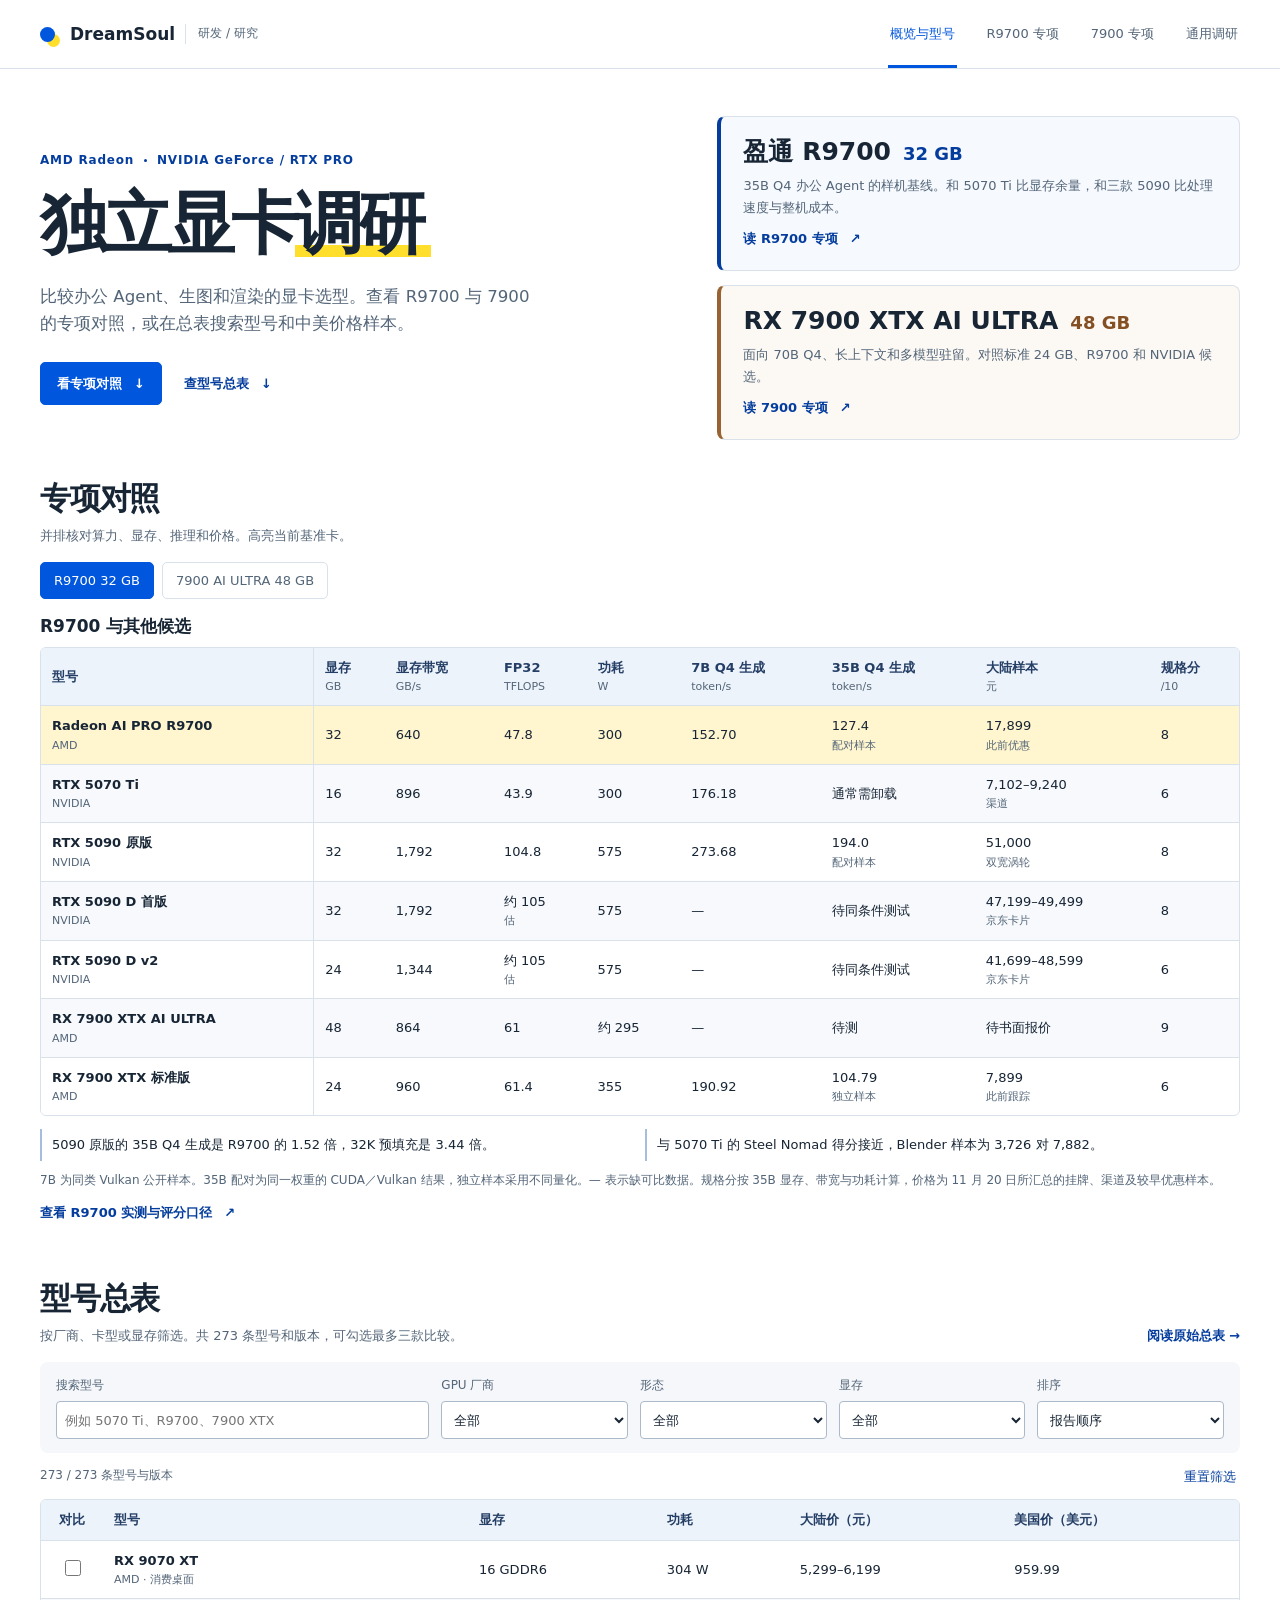
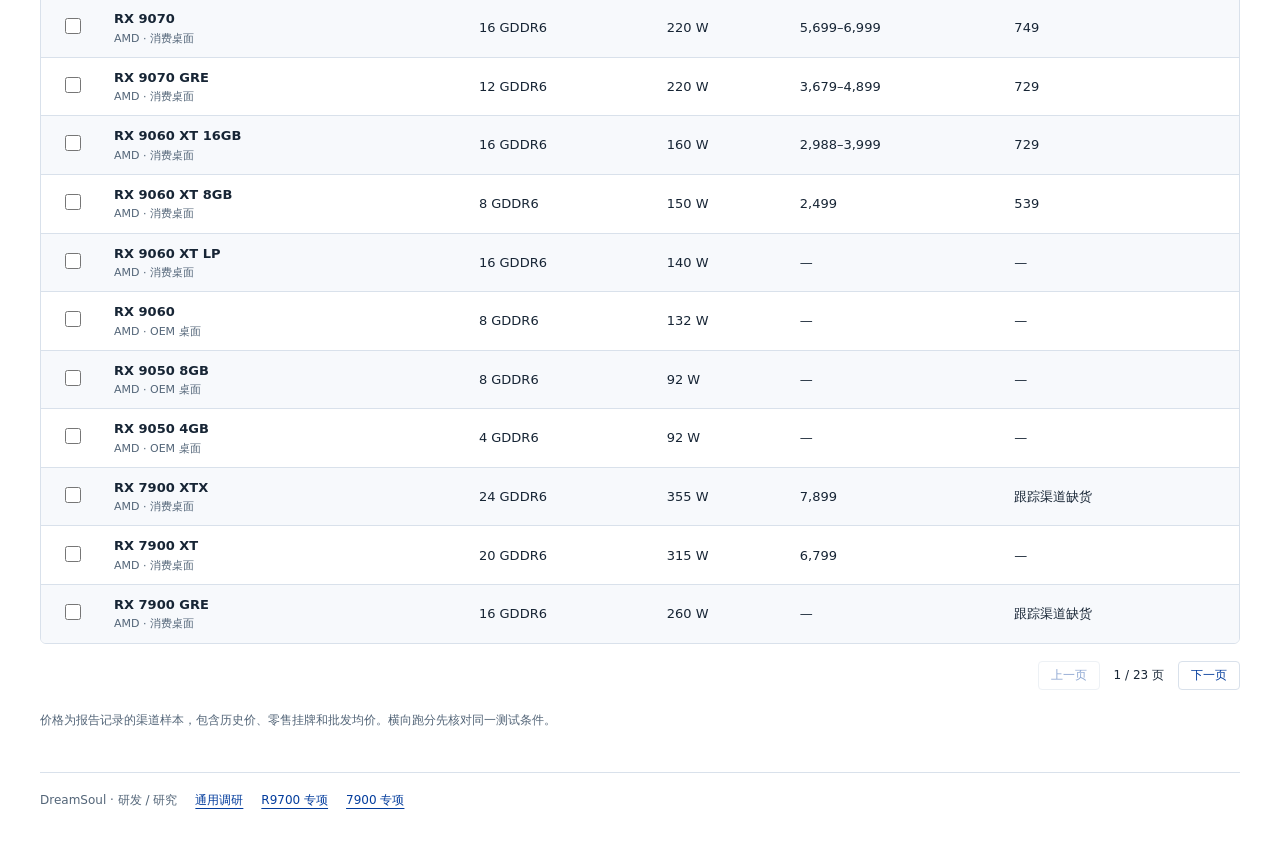
==== commit f48fe3df: "Show both workstation GPU comparisons" ====
--- a/index.html
+++ b/index.html
@@ -12,76 +12,57 @@
 <header class="topbar">
   <div class="topbar-inner">
     <a class="brand" href="index.html"><span class="brand-mark" aria-hidden="true"></span>DreamSoul <span>研发 / 研究</span></a>
-    <nav aria-label="主要页面"><a href="index.html" aria-current="page">概览与型号</a><a href="general.html">通用调研</a><a href="r9700.html">R9700 专项</a></nav>
+    <nav aria-label="主要页面"><a href="index.html" aria-current="page">概览与型号</a><a href="r9700.html">R9700 专项</a><a href="rx7900.html">7900 专项</a><a href="general.html">通用调研</a></nav>
   </div>
 </header>
 <main class="wrap" id="content">
   <section class="hero" aria-labelledby="headline">
     <div>
       <p class="eyebrow">AMD Radeon <span></span> NVIDIA GeForce / RTX PRO</p>
-      <h1 id="headline">独立显卡<span>通用调研</span></h1>
-      <p class="intro">从游戏、渲染到办公 Agent 与生图，按用途看性能、显存和中美价格。盈通 R9700 单独与 5070 Ti、5080、4090 和同档 AMD 型号对照。</p>
+      <h1 id="headline">独立显卡<span>调研</span></h1>
+      <p class="intro">比较办公 Agent、生图和渲染的显卡选型。查看 R9700 与 7900 的专项对照，或在总表搜索型号和中美价格样本。</p>
       <div class="hero-actions">
-        <a class="primary" href="#quick-compare">看快速横评 <span aria-hidden="true">↓</span></a>
-        <a class="secondary" href="r9700.html">读 R9700 专项 <span aria-hidden="true">↗</span></a>
+        <a class="primary" href="#quick-compare">看专项对照 <span aria-hidden="true">↓</span></a>
+        <a class="secondary" href="#catalog">查型号总表 <span aria-hidden="true">↓</span></a>
       </div>
-      <dl class="hero-facts">
-        <div><dt>型号与版本</dt><dd>273 <small>条</small></dd></div>
-        <div><dt>市场样本</dt><dd>中美 <small>两地</small></dd></div>
-        <div><dt>资料快照</dt><dd>11.19 <small>2026</small></dd></div>
-      </dl>
     </div>
-    <section class="reference-panel" aria-labelledby="reference-title">
-      <header>
-        <h2 id="reference-title">R9700 对 RTX 5070 Ti</h2>
-        <p>图形跑分接近。R9700 的 32 GB 给 35B Q4 留出上下文空间，7B 生成更慢，Blender 得分更低，样本价也更高。</p>
-      </header>
-      <dl class="reference-metrics">
-        <div class="reference-metric"><dt>Steel Nomad 图形分<span class="result-chip neutral">同档</span></dt><dd><strong>7,008</strong><span>对 6,967</span></dd></div><div class="reference-metric"><dt>显存容量<span class="result-chip positive">多 16 GB</span></dt><dd><strong>32 GB</strong><span>对 16 GB</span></dd></div><div class="reference-metric"><dt>7B Q4 生成 · token/s<span class="result-chip caution">慢 13%</span></dt><dd><strong>152.70</strong><span>对 176.18</span></dd></div><div class="reference-metric"><dt>Blender 渲染分<span class="result-chip caution">低 53%</span></dt><dd><strong>3,726</strong><span>对 7,882</span></dd></div>
-      </dl>
-      <div class="reference-price"><span>大陆价格样本</span><strong>17,899 元 对 7,549–10,399 元</strong></div>
-      <a class="reference-source" href="r9700.html#section-4">看原始跑分与测试条件 <span aria-hidden="true">↗</span></a>
-    </section>
+    <div class="special-links" aria-label="两项专项调研">
+      <article class="special-card">
+        <h2>盈通 R9700 <span>32 GB</span></h2>
+        <p>35B Q4 办公 Agent 的样机基线。和 5070 Ti 比显存余量，和三款 5090 比处理速度与整机成本。</p>
+        <a class="secondary" href="r9700.html#comparison">读 R9700 专项 <span aria-hidden="true">↗</span></a>
+      </article>
+      <article class="special-card capacity-card">
+        <h2>RX 7900 XTX AI ULTRA <span>48 GB</span></h2>
+        <p>面向 70B Q4、长上下文和多模型驻留。对照标准 24 GB、R9700 和 NVIDIA 候选。</p>
+        <a class="secondary" href="rx7900.html#comparison">读 7900 专项 <span aria-hidden="true">↗</span></a>
+      </article>
+    </div>
   </section>
 
   <section class="quick-compare" id="quick-compare" aria-labelledby="quick-title">
     <header class="section-head">
-      <div><h2 id="quick-title">AMD 与英伟达快速横评</h2><p>按用途查看同一组卡的成绩、规格和价格。</p></div>
-      <a class="secondary" href="#catalog">查全部型号 ↓</a>
+      <div><h2 id="quick-title">专项对照</h2><p>并排核对算力、显存、推理和价格。高亮当前基准卡。</p></div>
     </header>
-    <div class="view-buttons" role="group" aria-label="比较指标">
-      <button type="button" data-view="summary" aria-pressed="true" aria-controls="quick-table">总览</button>
-      <button type="button" data-view="graphics" aria-pressed="false" aria-controls="quick-table">图形与生图</button>
-      <button type="button" data-view="inference" aria-pressed="false" aria-controls="quick-table">AI 推理</button>
-      <button type="button" data-view="hardware" aria-pressed="false" aria-controls="quick-table">硬件规格</button>
-      <button type="button" data-view="market" aria-pressed="false" aria-controls="quick-table">价格</button>
-      <button type="button" data-view="software" aria-pressed="false" aria-controls="quick-table">软件与微调</button>
+    <div class="view-buttons" role="group" aria-label="选择基准显卡" hidden>
+      <button type="button" data-special="r9700" aria-pressed="true" aria-controls="compare-r9700">R9700 32 GB</button>
+      <button type="button" data-special="rx7900" aria-pressed="false" aria-controls="compare-rx7900">7900 AI ULTRA 48 GB</button>
     </div>
-    <div class="table-scroll quick-frame" tabindex="0" role="region" aria-label="七款显卡横评">
-      <table id="quick-table" class="quick-table">
-        <thead><tr><th scope="col">指标</th><th scope="col"><span>AMD · 盈通</span>R9700</th><th scope="col"><span>NVIDIA</span>RTX 5070 Ti</th><th scope="col"><span>NVIDIA</span>RTX 5080</th><th scope="col"><span>AMD</span>RX 9070 XT</th><th scope="col"><span>AMD</span>RX 7900 XTX</th><th scope="col"><span>NVIDIA</span>RTX 4090</th><th scope="col"><span>NVIDIA</span>RTX 5090</th></tr></thead>
-        <tbody data-comparison-view="summary"><tr><th scope="row">显存 · GB</th><td>32</td><td>16</td><td>16</td><td>16</td><td>24</td><td>24</td><td>32</td></tr><tr><th scope="row">Steel Nomad · 分</th><td>7,008</td><td>6,967</td><td>8,938</td><td>7,273</td><td>6,866</td><td>9,225</td><td>14,636</td></tr><tr><th scope="row">Blender · 分</th><td>3,726</td><td>7,882</td><td>9,035</td><td>3,722</td><td>4,941</td><td>—</td><td>15,872</td></tr><tr><th scope="row">7B Q4 生成 · token/s</th><td>152.70</td><td>176.18</td><td>192.17</td><td>142.00</td><td>190.92</td><td>190.10</td><td>273.68</td></tr><tr><th scope="row">35B Q4 生成 · token/s</th><td>153.4 · 全显存</td><td>约 50 · WebUI，配置未详</td><td>约 50 · 专家卸载</td><td>50.64 · CPU 混合</td><td>104.79 · 全显存</td><td>147.73 · 全显存</td><td>194.0 · 早期 Q4 全显存</td></tr><tr><th scope="row">大陆样本 · 元</th><td>17,899</td><td>7,549–10,399</td><td>8,999–15,399</td><td>5,299–6,199</td><td>7,899</td><td>23,920 涡轮均价</td><td>43,785 涡轮均价</td></tr></tbody><tbody data-comparison-view="graphics" hidden><tr><th scope="row">Steel Nomad · 分</th><td>7,008</td><td>6,967</td><td>8,938</td><td>7,273</td><td>6,866</td><td>9,225</td><td>14,636</td></tr><tr><th scope="row">原生 4K 光栅 · FPS</th><td>—</td><td>68.6</td><td>77.4</td><td>65.8</td><td>70.6</td><td>89.1</td><td>110.8</td></tr><tr><th scope="row">Blender · 分</th><td>3,726</td><td>7,882</td><td>9,035</td><td>3,722</td><td>4,941</td><td>—</td><td>15,872</td></tr><tr><th scope="row">SDXL · 张/分钟</th><td>9.03</td><td>9.84</td><td>—</td><td>8.22</td><td>—</td><td>—</td><td>—</td></tr></tbody><tbody data-comparison-view="inference" hidden><tr><th scope="row">7B Q4 预填充 · token/s</th><td>5,907.66</td><td>7,567.94</td><td>8,054.59</td><td>5,603.63</td><td>3,889.54</td><td>10,830.41</td><td>11,796.38</td></tr><tr><th scope="row">7B Q4 生成 · token/s</th><td>152.70</td><td>176.18</td><td>192.17</td><td>142.00</td><td>190.92</td><td>190.10</td><td>273.68</td></tr><tr><th scope="row">35B Q4 生成 · token/s</th><td>153.4 · 全显存</td><td>约 50 · WebUI，配置未详</td><td>约 50 · 专家卸载</td><td>50.64 · CPU 混合</td><td>104.79 · 全显存</td><td>147.73 · 全显存</td><td>194.0 · 早期 Q4 全显存</td></tr><tr><th scope="row">显存 · GB</th><td>32</td><td>16</td><td>16</td><td>16</td><td>24</td><td>24</td><td>32</td></tr></tbody><tbody data-comparison-view="hardware" hidden><tr><th scope="row">显存容量与类型</th><td>32 GDDR6</td><td>16 GDDR7</td><td>16 GDDR7</td><td>16 GDDR6</td><td>24 GDDR6</td><td>24 GDDR6X</td><td>32 GDDR7</td></tr><tr><th scope="row">显存带宽 · GB/s</th><td>640</td><td>896</td><td>960</td><td>640</td><td>960</td><td>1,008</td><td>1,792</td></tr><tr><th scope="row">参考功耗 · W</th><td>300</td><td>300</td><td>360</td><td>304</td><td>355</td><td>450</td><td>575</td></tr><tr><th scope="row">FP32 向量 · TFLOPS</th><td>47.8</td><td>43.9</td><td>56.3</td><td>48.7</td><td>61.4</td><td>82.6</td><td>104.8</td></tr><tr><th scope="row">FP8 矩阵 · TFLOPS</th><td>383¹</td><td>175.8</td><td>225.1</td><td>389¹</td><td>无原生 FP8</td><td>330.3</td><td>419.0</td></tr><tr><th scope="row">BF16 矩阵 · TFLOPS</th><td>—</td><td>87.9</td><td>112.6</td><td>—</td><td>—</td><td>165.2</td><td>209.5</td></tr></tbody><tbody data-comparison-view="market" hidden><tr><th scope="row">大陆样本 · 元</th><td>17,899</td><td>7,549–10,399</td><td>8,999–15,399</td><td>5,299–6,199</td><td>7,899</td><td>23,920 涡轮均价</td><td>43,785 涡轮均价</td></tr><tr><th scope="row">美国样本 · 美元</th><td>1,999.99–2,379.99</td><td>1,400–1,499</td><td>2,235–2,670.02</td><td>959.99</td><td>跟踪缺货</td><td>4,999</td><td>6,549–7,799.99</td></tr><tr><th scope="row">显存 · GB</th><td>32</td><td>16</td><td>16</td><td>16</td><td>24</td><td>24</td><td>32</td></tr></tbody><tbody data-comparison-view="software" hidden><tr><th scope="row">主要部署后端</th><td>ROCm</td><td>CUDA</td><td>CUDA</td><td>ROCm</td><td>ROCm</td><td>CUDA</td><td>CUDA</td></tr><tr><th scope="row">公开配对微调</th><td>4B LoRA 样本</td><td>—</td><td>—</td><td>—</td><td>—</td><td>4B LoRA 样本</td><td>—</td></tr><tr><th scope="row">单卡 LLM 选型分 · /100</th><td>72</td><td>61–64</td><td>60–63</td><td>56</td><td>75</td><td>74</td><td>82</td></tr></tbody>
-      </table>
-    </div>
-    <div class="quick-notes" aria-live="polite" aria-atomic="true">
-      <p data-comparison-view="summary">35B Q4 各卡使用不同量化配方、后端和卸载设置，先看驻留条件。价格是报告记录的零售、挂牌或批发样本。 <a href="r9700.html#section-4">跑分原始记录</a> · <a href="general.html#market">价格口径</a></p>
-      <p data-comparison-view="graphics" hidden>Steel Nomad 是合成图形测试。Blender 用各卡的 GPU 渲染后端。SDXL 为 ComfyUI 1024×1024 同组测试，破折号表示缺对应样本。 <a href="r9700.html#section-4">图形与渲染来源</a> · <a href="r9700.html#section-2">SDXL 来源</a></p>
-      <p data-comparison-view="inference" hidden>7B 为 Llama 2 Q4_0 跑分。35B 为各自配置样本。RTX 5090 的 194.0 token/s 来自早期同权重配对，该组 R9700 为 127.4 token/s，两台主机和后端不同。 <a href="r9700.html#section-4">推理测试条件</a></p>
-      <p data-comparison-view="hardware" hidden>显存带宽是 GPU 与板载显存之间的理论值。FP8 的 ¹ 为 AMD 官网峰值，英伟达按 FP32 累加。实际应用速度以同模型、同精度实测为准。 <a href="r9700.html#section-8">精度说明</a></p>
-      <p data-comparison-view="market" hidden>样本快照主要来自 2026年11月16–19日。盈通 WA 京东标价为 17,999 元，样机硬件参考预算约 2.2–2.5 万元。美国 R9700 样本为当地其他品牌板卡。 <a href="general.html#market">中美供货与成本</a> · <a href="r9700.html#section-9">七卡价格来源</a></p>
-      <p data-comparison-view="software" hidden>选型分按 35B 驻留、7B 速度、小规模微调部署、硬件和大陆样本价计算。微调格表示本报告找到的 4B LoRA 配对样本。 <a href="r9700.html#section-3">评分权重</a> · <a href="r9700.html#section-7">训练条件</a></p>
-    </div>
-  </section>
-
-  <section class="overview" aria-label="选型要点">
-    <article><h2>轻量推理、游戏和 3D</h2><p>工作流能放进 16 GB 时，优先比较 5070 Ti、5080 和 RX 9070 XT。看实际游戏或渲染器的成绩。</p><a href="general.html#benchmarks">看游戏与渲染实测 →</a></article>
-    <article><h2>35B Q4 办公 Agent</h2><p>7900 XTX 和 4090 的 24 GB 已有全显存样本。长文本、并发和多模型同驻留时，再评估 R9700 或 5090 的 32 GB。</p><a href="r9700.html#section-2">看场景及验收依据 →</a></article>
-    <article><h2>本地生图与平台兼容</h2><p>SDXL 同测中 5070 Ti 出图更快。更重的模型可用上 R9700 的 32 GB，交付前验证实际节点和工作流。</p><a href="r9700.html#section-2">看生图实测和限制 →</a></article>
+    <section class="comparison-panel" id="compare-r9700" data-special-panel="r9700">
+      <h3>R9700 与其他候选</h3>
+      <div class="table-scroll focus-scroll" tabindex="0" role="region" aria-label="Radeon AI PRO R9700 对照表"><table class="focus-table"><thead><tr><th scope="col">型号</th><th scope="col">显存<small>GB</small></th><th scope="col">显存带宽<small>GB/s</small></th><th scope="col">FP32<small>TFLOPS</small></th><th scope="col">功耗<small>W</small></th><th scope="col">7B Q4 生成<small>token/s</small></th><th scope="col">35B Q4 生成<small>token/s</small></th><th scope="col">大陆样本<small>元</small></th><th scope="col">规格分<small>/10</small></th></tr></thead><tbody><tr class="focus-row"><th scope="row"><span>Radeon AI PRO R9700</span><small>AMD</small></th><td>32</td><td>640</td><td>47.8</td><td>300</td><td>152.70</td><td>127.4<small>配对样本</small></td><td>17,899<small>此前优惠</small></td><td>8</td></tr><tr><th scope="row"><span>RTX 5070 Ti</span><small>NVIDIA</small></th><td>16</td><td>896</td><td>43.9</td><td>300</td><td>176.18</td><td>通常需卸载</td><td>7,102–9,240<small>渠道</small></td><td>6</td></tr><tr><th scope="row"><span>RTX 5090 原版</span><small>NVIDIA</small></th><td>32</td><td>1,792</td><td>104.8</td><td>575</td><td>273.68</td><td>194.0<small>配对样本</small></td><td>51,000<small>双宽涡轮</small></td><td>8</td></tr><tr><th scope="row"><span>RTX 5090 D 首版</span><small>NVIDIA</small></th><td>32</td><td>1,792</td><td>约 105<small>估</small></td><td>575</td><td>—</td><td>待同条件测试</td><td>47,199–49,499<small>京东卡片</small></td><td>8</td></tr><tr><th scope="row"><span>RTX 5090 D v2</span><small>NVIDIA</small></th><td>24</td><td>1,344</td><td>约 105<small>估</small></td><td>575</td><td>—</td><td>待同条件测试</td><td>41,699–48,599<small>京东卡片</small></td><td>6</td></tr><tr><th scope="row"><span>RX 7900 XTX AI ULTRA</span><small>AMD</small></th><td>48</td><td>864</td><td>61</td><td>约 295</td><td>—</td><td>待测</td><td>待书面报价</td><td>9</td></tr><tr><th scope="row"><span>RX 7900 XTX 标准版</span><small>AMD</small></th><td>24</td><td>960</td><td>61.4</td><td>355</td><td>190.92</td><td>104.79<small>独立样本</small></td><td>7,899<small>此前跟踪</small></td><td>6</td></tr></tbody></table></div><div class="comparison-insights"><p>5090 原版的 35B Q4 生成是 R9700 的 1.52 倍，32K 预填充是 3.44 倍。</p><p>与 5070 Ti 的 Steel Nomad 得分接近，Blender 样本为 3,726 对 7,882。</p></div><p class="comparison-note">7B 为同类 Vulkan 公开样本。35B 配对为同一权重的 CUDA／Vulkan 结果，独立样本采用不同量化。— 表示缺可比数据。规格分按 35B 显存、带宽与功耗计算，价格为 11 月 20 日所汇总的挂牌、渠道及较早优惠样本。</p>
+      <a class="secondary" href="r9700.html#comparison">查看 R9700 实测与评分口径 <span aria-hidden="true">↗</span></a>
+    </section>
+    <section class="comparison-panel" id="compare-rx7900" data-special-panel="rx7900">
+      <h3>7900 AI ULTRA 与其他候选</h3>
+      <div class="table-scroll focus-scroll" tabindex="0" role="region" aria-label="RX 7900 XTX AI ULTRA 对照表"><table class="focus-table"><thead><tr><th scope="col">型号</th><th scope="col">显存<small>GB</small></th><th scope="col">显存带宽<small>GB/s</small></th><th scope="col">FP32<small>TFLOPS</small></th><th scope="col">功耗<small>W</small></th><th scope="col">7B Q4 生成<small>token/s</small></th><th scope="col">35B Q4 生成<small>token/s</small></th><th scope="col">大陆样本<small>元</small></th><th scope="col">规格分<small>/10</small></th></tr></thead><tbody><tr class="focus-row"><th scope="row"><span>RX 7900 XTX AI ULTRA</span><small>AMD</small></th><td>48</td><td>864</td><td>61</td><td>约 295</td><td>—</td><td>待测</td><td>待书面报价</td><td>9</td></tr><tr><th scope="row"><span>Radeon AI PRO R9700</span><small>AMD</small></th><td>32</td><td>640</td><td>47.8</td><td>300</td><td>152.70</td><td>127.4<small>配对样本</small></td><td>17,899<small>此前优惠</small></td><td>8</td></tr><tr><th scope="row"><span>RTX 5070 Ti</span><small>NVIDIA</small></th><td>16</td><td>896</td><td>43.9</td><td>300</td><td>176.18</td><td>通常需卸载</td><td>7,102–9,240<small>渠道</small></td><td>6</td></tr><tr><th scope="row"><span>RTX 5090 原版</span><small>NVIDIA</small></th><td>32</td><td>1,792</td><td>104.8</td><td>575</td><td>273.68</td><td>194.0<small>配对样本</small></td><td>51,000<small>双宽涡轮</small></td><td>8</td></tr><tr><th scope="row"><span>RTX 5090 D 首版</span><small>NVIDIA</small></th><td>32</td><td>1,792</td><td>约 105<small>估</small></td><td>575</td><td>—</td><td>待同条件测试</td><td>47,199–49,499<small>京东卡片</small></td><td>8</td></tr><tr><th scope="row"><span>RTX 5090 D v2</span><small>NVIDIA</small></th><td>24</td><td>1,344</td><td>约 105<small>估</small></td><td>575</td><td>—</td><td>待同条件测试</td><td>41,699–48,599<small>京东卡片</small></td><td>6</td></tr><tr><th scope="row"><span>RX 7900 XTX 标准版</span><small>AMD</small></th><td>24</td><td>960</td><td>61.4</td><td>355</td><td>190.92</td><td>104.79<small>独立样本</small></td><td>7,899<small>此前跟踪</small></td><td>6</td></tr></tbody></table></div><div class="comparison-insights"><p>48 GB 比 R9700 多 16 GB，可验证 70B Q4、较大生图流程和多模型驻留。</p><p>48 GB 版的实卡跑分和书面报价待补。24 GB 标准版的实测单独列出。</p></div><p class="comparison-note">7B 为同类 Vulkan 公开样本。35B 配对为同一权重的 CUDA／Vulkan 结果，独立样本采用不同量化。— 表示缺可比数据。规格分按 35B 显存、带宽与功耗计算，价格为 11 月 20 日所汇总的挂牌、渠道及较早优惠样本。</p>
+      <a class="secondary" href="rx7900.html#comparison">查看 7900 规格与验收条件 <span aria-hidden="true">↗</span></a>
+    </section>
   </section>
 
   <section id="catalog" class="catalog" aria-labelledby="catalog-title">
     <header class="section-head">
-      <div><h2 id="catalog-title">型号总表</h2><p>按厂商、卡型或显存筛选。可勾选最多三款比较。</p></div>
+      <div><h2 id="catalog-title">型号总表</h2><p>按厂商、卡型或显存筛选。共 273 条型号和版本，可勾选最多三款比较。</p></div>
       <a class="secondary" href="general.html#gpu-table">阅读原始总表 →</a>
     </header>
     <div class="filters">
@@ -115,7 +96,7 @@
     <div class="table-scroll" tabindex="0" role="region" aria-label="对比数据"><table id="comparison-table"></table></div>
     <p class="note">两地价格各用当地货币。不同测试项目和价格口径分别阅读。</p>
   </dialog>
-  <footer class="footer"><span>DreamSoul · 研发 / 研究</span><a href="general.html">通用调研</a><a href="r9700.html">R9700 专项</a></footer>
+  <footer class="footer"><span>DreamSoul · 研发 / 研究</span><a href="general.html">通用调研</a><a href="r9700.html">R9700 专项</a><a href="rx7900.html">7900 专项</a></footer>
   <script type="application/json" id="catalog-data">[["AMD","消费桌面","RX 9070 XT","16 GDDR6","304","640 GB/s · 当前目录","116.5／55.5","Steel Nomad 7,273（1.04× R9700）\nV-Ray 278 s ／ Redshift 192 s ／ Cinebench 52,327 ／ Blender 3,722\nSD1.5 FP16 2,598 ／ INT8 — ／ SDXL 2,010、18.656 s/张","5,299–6,199","959.99"],["AMD","消费桌面","RX 9070","16 GDDR6","220","640 GB/s · 当前目录","104.0／47.6","SD1.5 FP16 2,280 ／ INT8 — ／ SDXL 1,805、20.775 s/张","5,699–6,999","749"],["AMD","消费桌面","RX 9070 GRE","12 GDDR6","220","432 GB/s · 当前目录","86.6／37.3","SD1.5 FP16 1,930 ／ INT8 18,332 ／ SDXL 1,544、24.277 s/张","3,679–4,899","729"],["AMD","消费桌面","RX 9060 XT 16GB","16 GDDR6","160","320 GB/s · 当前目录","67.3／31.0","SD1.5 FP16 1,436 ／ INT8 — ／ SDXL 1,124、33.359 s/张","2,988–3,999","729"],["AMD","消费桌面","RX 9060 XT 8GB","8 GDDR6","150","320 GB/s · 当前目录","62.5／20.2","—","2,499","539"],["AMD","消费桌面","RX 9060 XT LP","16 GDDR6","140","320 GB/s · 当前目录","—","—","—","—"],["AMD","OEM 桌面","RX 9060","8 GDDR6","132","288 GB/s · 当前目录","—","—","—","—"],["AMD","OEM 桌面","RX 9050 8GB","8 GDDR6","92","288 GB/s · 当前目录","—","—","—","—"],["AMD","OEM 桌面","RX 9050 4GB","4 GDDR6","92","144 GB/s · 当前目录","—","—","—","—"],["AMD","消费桌面","RX 7900 XTX","24 GDDR6","355","960 GB/s · 前代目录","122.3／50.5","V-Ray 257 s ／ Redshift 157 s ／ Cinebench 63,581 ／ Blender 4,941","7,899","跟踪渠道缺货"],["AMD","消费桌面","RX 7900 XT","20 GDDR6","315","800 GB/s · 前代目录","108.0／43.5","—","6,799","—"],["AMD","消费桌面","RX 7900 GRE","16 GDDR6","260","576 GB/s · 前代目录","—","—","—","跟踪渠道缺货"],["AMD","消费桌面","RX 7800 XT","16 GDDR6","263","624 GB/s · 前代目录","84.7／33.5","—","—","—"],["AMD","消费桌面","RX 7700 XT","12 GDDR6","245","432 GB/s · 前代目录","72.7／25.3","—","—","—"],["AMD","消费桌面","RX 7700","16 GDDR6","263","624 GB/s · 前代目录","—","—","—","—"],["AMD","地区桌面","RX 7650 GRE","8 GDDR6","170","288 GB/s · 中国官网","—","—","1,999","—"],["AMD","消费桌面","RX 7600 XT","16 GDDR6","190","288 GB/s · 前代目录","50.2／18.1","—","—","—"],["AMD","消费桌面","RX 7600","8 GDDR6","165","288 GB/s · 前代目录","45.4／9.3","—","—","—"],["AMD","OEM 桌面","RX 7400","8 GDDR6","55","173 GB/s · 前代目录","—","—","—","—"],["AMD","消费移动","RX 7900M","16 GDDR6","≤180","576 GB/s · 前代目录","—","—","—","—"],["AMD","消费移动","RX 7800M","12 GDDR6","≤180","432 GB/s · 前代目录","—","—","—","—"],["AMD","消费移动","RX 7700S","8 GDDR6","≤100","288 GB/s · 前代目录","—","—","—","—"],["AMD","消费移动","RX 7600S","8 GDDR6","≤75","256 GB/s · 前代目录","—","—","—","—"],["AMD","消费移动","RX 7600M XT","8 GDDR6","≤120","288 GB/s · 前代目录","—","—","—","—"],["AMD","消费移动","RX 7600M","8 GDDR6","≤90","256 GB/s · 前代目录","—","—","—","—"],["AMD","消费桌面","RX 6950 XT","16 GDDR6","335","576 GB/s · 存量观察","89.5／32.8","—","—","—"],["AMD","消费桌面","RX 6900 XT","16 GDDR6","300","512 GB/s · 存量观察","83.9／32.1","—","—","—"],["AMD","消费桌面","RX 6800 XT Midnight Black","16 GDDR6","300","512 GB/s · 存量观察","—","—","—","—"],["AMD","消费桌面","RX 6800 XT","16 GDDR6","300","512 GB/s · 存量观察","79.6／29.6","—","—","—"],["AMD","消费桌面","RX 6800","16 GDDR6","250","512 GB/s · 存量观察","—","—","—","—"],["AMD","消费桌面","RX 6750 XT","12 GDDR6","250","432 GB/s · 存量观察","57.6／19.1","—","—","—"],["AMD","地区桌面","RX 6750 GRE 12GB","12 GDDR6","—","中国驱动目录／零售","—","—","3,299","—"],["AMD","地区桌面","RX 6750 GRE 10GB","10 GDDR6","—","中国驱动目录／零售","—","—","2,599","—"],["AMD","消费桌面","RX 6700 XT","12 GDDR6","230","384 GB/s · 存量观察","54.3／18.0","—","—","—"],["AMD","消费桌面","RX 6700","10 GDDR6","175","320 GB/s · 存量观察","—","—","—","—"],["AMD","消费桌面","RX 6650 XT","8 GDDR6","180","280 GB/s · 存量观察","38.0／9.2","—","—","—"],["AMD","消费桌面","RX 6600 XT","8 GDDR6","160","256 GB/s · 存量观察","40.7／9.1","—","—","—"],["AMD","消费桌面","RX 6600","8 GDDR6","132","224 GB/s · 存量观察","24.8／7.7","—","—","—"],["AMD","消费桌面","RX 6500 XT 8GB","8 GDDR6","113","144 GB/s · 存量观察","—","—","—","—"],["AMD","消费桌面","RX 6500 XT 4GB","4 GDDR6","107","144 GB/s · 存量观察","—","—","1,249","—"],["AMD","消费桌面","RX 6400","4 GDDR6","53","128 GB/s · 存量观察","—","—","—","—"],["AMD","消费移动","RX 6850M XT","12 GDDR6","≤165","432 GB/s · 存量观察","—","—","—","—"],["AMD","消费移动","RX 6800M","12 GDDR6","145+","384 GB/s · 存量观察","—","—","—","—"],["AMD","消费移动","RX 6800S","8 GDDR6","≤100","256 GB/s · 存量观察","—","—","—","—"],["AMD","消费移动","RX 6700M","10 GDDR6","≤135","320 GB/s · 存量观察","—","—","—","—"],["AMD","消费移动","RX 6700S","8 GDDR6","≤80","224 GB/s · 存量观察","—","—","—","—"],["AMD","消费移动","RX 6650M XT","8 GDDR6","≤120","256 GB/s · 存量观察","—","—","—","—"],["AMD","消费移动","RX 6650M","8 GDDR6","≤120","256 GB/s · 存量观察","—","—","—","—"],["AMD","消费移动","RX 6600M","8 GDDR6","≤100","224 GB/s · 存量观察","—","—","—","—"],["AMD","消费移动","RX 6600S","—","—","存量观察","—","—","—","—"],["AMD","消费移动","RX 6550M","4 GDDR6","≤80","144 GB/s · 存量观察","—","—","—","—"],["AMD","消费移动","RX 6550S","—","—","存量观察","—","—","—","—"],["AMD","消费移动","RX 6500M","4 GDDR6","≤50","128 GB/s · 存量观察","—","—","—","—"],["AMD","消费移动","RX 6450M","4 GDDR6","≤50","128 GB/s · 存量观察","—","—","—","—"],["AMD","消费移动","RX 6300M","2 GDDR6","≤25","64 GB/s · 存量观察","—","—","—","—"],["AMD","消费桌面","RX 5700 XT 50th Anniversary","—","—","存量观察","—","—","—","—"],["AMD","消费桌面","RX 5700 XT","—","—","存量观察","—","—","—","—"],["AMD","消费桌面","RX 5700","—","—","存量观察","—","—","—","—"],["AMD","消费桌面","RX 5600 XT","—","—","存量观察","—","—","—","—"],["AMD","OEM 桌面","RX 5600","—","—","存量观察","—","—","—","—"],["AMD","消费桌面","RX 5500 XT","—","—","存量观察","—","—","—","—"],["AMD","OEM 桌面","RX 5500","—","—","存量观察","—","—","—","—"],["AMD","OEM 桌面","RX 5300","—","—","存量观察","—","—","—","—"],["AMD","消费移动","RX 5700M","—","—","存量观察","—","—","—","—"],["AMD","消费移动","RX 5600M","—","—","存量观察","—","—","—","—"],["AMD","消费移动","RX 5500M","—","—","存量观察","—","—","—","—"],["AMD","消费移动","RX 5300M","—","—","存量观察","—","—","—","—"],["英伟达（NVIDIA）","消费桌面","RTX 5090","32 GDDR7","575","512 bit · 当前目录","167.3／100.8","Steel Nomad 14,636（2.09× R9700）\nV-Ray 133 s ／ Redshift 57 s ／ Cinebench 151,418 ／ Blender 15,872\nQwen 35B MoE 早期 Q4 配对 194.0 tok/s","43,785（涡轮均价）","6,549–7,799.99"],["英伟达（NVIDIA）","消费桌面","RTX 5090 D","32 GDDR7","575","512 bit · 地区版核对","—","—","52,099","—"],["英伟达（NVIDIA）","消费桌面","RTX 5090 D v2","24 GDDR7","575","384 bit · 地区版核对","—","—","19,999（零售）","—"],["英伟达（NVIDIA）","消费桌面","RTX 5080","16 GDDR7","360","256 bit · 当前目录","128.3／74.0","Steel Nomad 8,938（1.28× R9700）\nV-Ray 181 s ／ Redshift 82 s ／ Cinebench 104,970 ／ Blender 9,035","8,999–15,399（零售）","2,235–2,670.02"],["英伟达（NVIDIA）","消费桌面","RTX 5070 Ti","16 GDDR7","300","256 bit · 当前目录","116.8／66.2","Steel Nomad 6,967（0.99× R9700）\nV-Ray 220 s ／ Redshift 89 s ／ Cinebench 99,703 ／ Blender 7,882\nSD1.5 FP16 3,755 ／ INT8 46,744 ／ SDXL 3,352、11.184 s/张","7,549–10,399","1,400–1,499"],["英伟达（NVIDIA）","消费桌面","RTX 5070","12 GDDR7","250","192 bit · 当前目录","96.4／51.5","Steel Nomad 5,340（0.76× R9700）\nV-Ray 247 s ／ Redshift 104 s ／ Cinebench 75,629 ／ Blender 5,968\nSD1.5 FP16 2,937 ／ INT8 36,320 ／ SDXL 2,473、15.163 s/张","5,159–6,899","869.99"],["英伟达（NVIDIA）","消费桌面","RTX 5060 Ti 16GB","16 GDDR7","180","128 bit · 当前目录","73.4／38.9","SD1.5 FP16 2,110 ／ INT8 27,705 ／ SDXL 1,940、20.409 s/张","5,399–7,299","799"],["英伟达（NVIDIA）","消费桌面","RTX 5060 Ti 8GB","8 GDDR7","180","128 bit · 当前目录","68.6／26.6","—","3,399–4,069","499"],["英伟达（NVIDIA）","消费桌面","RTX 5060","8 GDDR7","145","128 bit · 当前目录","59.8／24.6","—","2,799–2,949","449"],["英伟达（NVIDIA）","消费桌面","RTX 5050","8 GDDR6","130","128 bit · 当前目录","45.2／18.7","—","2,099–2,299","399"],["英伟达（NVIDIA）","消费桌面","RTX 4090","24 GDDR6X","450","384 bit · 前代／存量","143.4／87.7","Steel Nomad 9,225（1.32× R9700）","23,920（涡轮均价）","—"],["英伟达（NVIDIA）","消费桌面","RTX 4090 D","24 GDDR6X","425","384 bit · 中国官网","—","—","20,554（涡轮均价）","—"],["英伟达（NVIDIA）","消费桌面","RTX 4080 SUPER","16 GDDR6X","320","256 bit · 前代／存量","118.6／69.5","—","—","—"],["英伟达（NVIDIA）","消费桌面","RTX 4080","16 GDDR6X","320","256 bit · 前代／存量","117.5／68.4","—","—","—"],["英伟达（NVIDIA）","消费桌面","RTX 4070 Ti SUPER","16 GDDR6X","285","256 bit · 前代／存量","104.0／60.0","—","—","—"],["英伟达（NVIDIA）","消费桌面","RTX 4070 Ti","12 GDDR6X","285","192 bit · 前代／存量","97.9／55.3","—","—","—"],["英伟达（NVIDIA）","消费桌面","RTX 4070 SUPER","12 GDDR6X","220","192 bit · 前代／存量","91.2／43.6","—","—","—"],["英伟达（NVIDIA）","消费桌面","RTX 4070 GDDR6X","12 GDDR6X","200","192 bit · 前代／存量","—","—","—","—"],["英伟达（NVIDIA）","消费桌面","RTX 4070 GDDR6","12 GDDR6","200","192 bit · 前代／存量","—","—","—","—"],["英伟达（NVIDIA）","消费桌面","RTX 4060 Ti 16GB","16 GDDR6","165","128 bit · 前代／存量","60.5／32.7","—","—","—"],["英伟达（NVIDIA）","消费桌面","RTX 4060 Ti 8GB","8 GDDR6","160","128 bit · 前代／存量","58.9／25.7","—","—","—"],["英伟达（NVIDIA）","消费桌面","RTX 4060","8 GDDR6","115","128 bit · 前代／存量","47.6／21.3","—","—","—"],["英伟达（NVIDIA）","消费桌面","RTX 3090 Ti","24 GDDR6X","450","384 bit · 前代／存量","99.9／52.2","—","—","—"],["英伟达（NVIDIA）","消费桌面","RTX 3090","24 GDDR6X","350","384 bit · 前代／存量","91.5／47.4","—","9,798（涡轮均价）","—"],["英伟达（NVIDIA）","消费桌面","RTX 3080 Ti","12 GDDR6X","350","384 bit · 前代／存量","89.1／46.2","—","—","—"],["英伟达（NVIDIA）","消费桌面","RTX 3080 12GB","12 GDDR6X","350","384 bit · 前代／存量","—","—","—","—"],["英伟达（NVIDIA）","消费桌面","RTX 3080 10GB","10 GDDR6X","320","320 bit · 前代／存量","—","—","—","—"],["英伟达（NVIDIA）","消费桌面","RTX 3070 Ti","8 GDDR6X","290","256 bit · 前代／存量","66.9／27.7","—","—","—"],["英伟达（NVIDIA）","消费桌面","RTX 3070","8 GDDR6","220","256 bit · 前代／存量","58.2／26.2","—","—","—"],["英伟达（NVIDIA）","消费桌面","RTX 3060 Ti GDDR6X","8 GDDR6X","200","256 bit · 前代／存量","—","—","—","—"],["英伟达（NVIDIA）","消费桌面","RTX 3060 Ti GDDR6","8 GDDR6","200","256 bit · 前代／存量","—","—","—","—"],["英伟达（NVIDIA）","消费桌面","RTX 3060 12GB","12 GDDR6","170","192 bit · 前代／存量","41.9／20.7","—","2,999","—"],["英伟达（NVIDIA）","消费桌面","RTX 3060 8GB","8 GDDR6","170","128 bit · 前代／存量","—","—","—","—"],["英伟达（NVIDIA）","消费桌面","RTX 3050 8GB","8 GDDR6","130","128 bit · 前代／存量","—","—","—","—"],["英伟达（NVIDIA）","消费桌面","RTX 3050 6GB","6 GDDR6","70","96 bit · 前代／存量","—","—","1,849","—"],["英伟达（NVIDIA）","消费桌面","RTX 2080 Ti","11 GDDR6","260","352 bit · 前代／存量","—","—","—","—"],["英伟达（NVIDIA）","消费桌面","RTX 2080 SUPER","8 GDDR6","250","256 bit · 前代／存量","—","—","—","—"],["英伟达（NVIDIA）","消费桌面","RTX 2080","8 GDDR6","225","256 bit · 前代／存量","—","—","—","—"],["英伟达（NVIDIA）","消费桌面","RTX 2070 SUPER","8 GDDR6","215","256 bit · 前代／存量","—","—","—","—"],["英伟达（NVIDIA）","消费桌面","RTX 2070","8 GDDR6","185","256 bit · 前代／存量","—","—","—","—"],["英伟达（NVIDIA）","消费桌面","RTX 2060 SUPER","8 GDDR6","175","256 bit · 前代／存量","—","—","—","—"],["英伟达（NVIDIA）","消费桌面","RTX 2060 12GB","12 GDDR6","185","192 bit · 前代／存量","—","—","—","—"],["英伟达（NVIDIA）","消费桌面","RTX 2060 6GB","6 GDDR6","160","192 bit · 前代／存量","—","—","—","—"],["英伟达（NVIDIA）","消费桌面","GTX 1660 Ti","6 GDDR6","120","192 bit · 前代／存量","—","—","—","—"],["英伟达（NVIDIA）","消费桌面","GTX 1660 SUPER","6 GDDR6","125","192 bit · 前代／存量","—","—","—","—"],["英伟达（NVIDIA）","消费桌面","GTX 1660","6 GDDR5","120","192 bit · 前代／存量","—","—","—","—"],["英伟达（NVIDIA）","消费桌面","GTX 1650 SUPER","4 GDDR6","100","128 bit · 前代／存量","—","—","—","—"],["英伟达（NVIDIA）","消费桌面","GTX 1650 GDDR5","4 GDDR5","75","128 bit · 前代／存量","—","—","—","—"],["英伟达（NVIDIA）","消费桌面","GTX 1650 GDDR6","4 GDDR6","75","128 bit · 前代／存量","—","—","—","—"],["英伟达（NVIDIA）","消费桌面","GTX 1630","4 GDDR6","75","64 bit · 前代／存量","—","—","—","—"],["AMD","专业桌面","AI PRO R9700","32 GDDR6","300","RDNA 4 · D · 640 GB/s","—","Steel Nomad 7,008（1.00× R9700）\nV-Ray 274 s ／ Redshift 207 s ／ Cinebench 49,771 ／ Blender 3,726\nQwen 35B MoE 早期 Q4 配对 127.4 tok/s","17,899.01（盈通优惠后）","1,999.99–2,379.99（不同品牌）"],["AMD","专业桌面","AI PRO R9700S","32 GDDR6","300","RDNA 4 · D/被动 · 640 GB/s","—","—","—","—"],["AMD","专业桌面","AI PRO R9600","32 GDDR6","150","RDNA 4 · D/集成商 · 640 GB/s","—","—","—","—"],["AMD","专业桌面","AI PRO R9600D","32 GDDR6","150","RDNA 4 · D/集成商 · 640 GB/s","—","—","—","—"],["AMD","专业桌面","PRO W7900","48 GDDR6","295","RDNA 3 · D · 864 GB/s","—","—","33,264（2024 历史）","—"],["AMD","专业桌面","PRO W7900 Dual Slot","48 GDDR6","295","RDNA 3 · D · 864 GB/s","—","—","—","—"],["AMD","专业桌面","PRO W7800 48GB","48 GDDR6","260","RDNA 3 · D · 864 GB/s","—","—","—","—"],["AMD","专业桌面","PRO W7800 32GB","32 GDDR6","260","RDNA 3 · D · 576 GB/s","—","—","—","—"],["AMD","专业桌面","PRO W7700","16 GDDR6","190","RDNA 3 · D · 576 GB/s","—","—","—","—"],["AMD","专业桌面","PRO W7600","8 GDDR6","130","RDNA 3 · D · 288 GB/s","—","—","—","—"],["AMD","专业桌面","PRO W7500","8 GDDR6","70","RDNA 3 · D · 256 GB/s","—","—","—","—"],["AMD","专业桌面","PRO W7400","8 GDDR6","55","RDNA 3 · D · 172.8 GB/s","—","—","—","—"],["AMD","专业移动","PRO W7500M","8 GDDR6","50–90","RDNA 3 · M · 256 GB/s","—","—","—","—"],["AMD","专业桌面","PRO W6800","32 GDDR6","250","RDNA 2 · D · 512 GB/s","—","—","—","—"],["AMD","专业桌面","PRO W6600","8 GDDR6","130","RDNA 2 · D · 224 GB/s","—","—","—","—"],["AMD","专业桌面","PRO W6400","4 GDDR6","50","RDNA 2 · D · 128 GB/s","—","—","—","—"],["AMD","专业移动","PRO W6600M","8 GDDR6","90","RDNA 2 · M · 224 GB/s","—","—","—","—"],["AMD","专业移动","PRO W6500M","4 GDDR6","35–50","RDNA 2 · M · 128 GB/s","—","—","—","—"],["AMD","专业移动","PRO W6300M","2 GDDR6","25","RDNA 2 · M · 64 GB/s","—","—","—","—"],["AMD","专业桌面","PRO W5700","8 GDDR6","205","RDNA · D · 448 GB/s","—","—","—","—"],["AMD","专业桌面","PRO W5500","8 GDDR6","125","RDNA · D · 224 GB/s","—","—","—","—"],["AMD","专业移动","PRO W5500M","4 GDDR6","65–85","RDNA · M · 224 GB/s","—","—","—","—"],["AMD","专业桌面","PRO VII","16 HBM2","250","Vega20 · D · 1000 GB/s","—","—","—","—"],["AMD","服务器","PRO V710","28 GDDR6","158","RDNA 3 · 服务器 · 448 GB/s","—","—","—","—"],["AMD","服务器","PRO V620","32 GDDR6","300","RDNA 2 · 服务器 · 512 GB/s","—","—","—","—"],["AMD","服务器","PRO V520","8 HBM2","225","RDNA · 服务器 · 512 GB/s","—","—","—","—"],["AMD","专业桌面","PRO WX 9100","16 HBM2","230","Vega · D · 484 GB/s","—","—","—","—"],["AMD","专业桌面","PRO WX 8200","8 HBM2","230","Vega · D · 512 GB/s","—","—","—","—"],["AMD","专业桌面","PRO WX 7100","8 GDDR5","130","Polaris · D · 224 GB/s","—","—","—","—"],["AMD","专业移动","PRO WX 7100 Mobile","8 GDDR5","100","Polaris · M · 160 GB/s","—","—","—","—"],["AMD","专业桌面","PRO WX 5100","8 GDDR5","75","Polaris · D · 160 GB/s","—","—","—","—"],["AMD","专业桌面","PRO WX 4100","4 GDDR5","50","Polaris · D · 96 GB/s","—","—","—","—"],["AMD","专业移动","PRO WX 4170 Mobile","4 GDDR5","60","Polaris · M · 96 GB/s","—","—","—","—"],["AMD","专业移动","PRO WX 4150 Mobile","4 GDDR5","45","Polaris · M · 96 GB/s","—","—","—","—"],["AMD","专业移动","PRO WX 4130 Mobile","4 GDDR5","—","Polaris · M · 96 GB/s","—","—","—","—"],["AMD","专业桌面","PRO WX 3200","4 GDDR5","50","Polaris · D · 96 GB/s","—","—","—","—"],["AMD","专业移动","PRO WX 3200 Mobile","4 GDDR5","—","Polaris · M · 64 GB/s","—","—","—","—"],["AMD","专业桌面","PRO WX 3100","4 GDDR5","50","Polaris · D · 96 GB/s","—","—","—","—"],["AMD","专业移动","PRO WX 3100 Mobile","4 GDDR5","—","Polaris · M · 96 GB/s","—","—","—","—"],["AMD","专业桌面","PRO WX 2100","2 GDDR5","35","Polaris · D · 48 GB/s","—","—","—","—"],["AMD","专业移动","PRO WX 2100 Mobile","2 GDDR5","—","Polaris · M · 48 GB/s","—","—","—","—"],["AMD","专业桌面","PRO SSG","16 HBM2","260","Vega · D · 484 GB/s","—","—","—","—"],["AMD","专业桌面","PRO Duo","32 合计 GDDR5","250","Polaris · D · 448 GB/s","—","—","—","—"],["AMD","专业桌面","Vega Frontier Edition 风冷","16 HBM2","300","Vega · D · 484 GB/s","—","—","—","—"],["AMD","专业桌面","Vega Frontier Edition 水冷","16 HBM2","375","Vega · D · 484 GB/s","—","—","—","—"],["英伟达（NVIDIA）","专业桌面","RTX PRO 6000 Blackwell Workstation","96 GDDR7","600","—","—","—","120,000（跟踪）","—"],["英伟达（NVIDIA）","专业桌面","RTX PRO 6000 Blackwell Max-Q","96 GDDR7","300","—","—","—","108,560（跟踪）","—"],["英伟达（NVIDIA）","专业桌面","RTX PRO 5500 Blackwell Workstation","84 GDDR7","≤600","—","—","—","—","—"],["英伟达（NVIDIA）","专业桌面","RTX PRO 5000 Blackwell 72GB","72 GDDR7","300","—","—","—","—","—"],["英伟达（NVIDIA）","专业桌面","RTX PRO 5000 Blackwell 48GB","48 GDDR7","300","—","—","—","—","—"],["英伟达（NVIDIA）","专业桌面","RTX PRO 4500 Blackwell","32 GDDR7","200","—","—","—","39,999（较早挂牌）","4,799.99–5,199（较早快照）"],["英伟达（NVIDIA）","专业桌面","RTX PRO 4000 Blackwell","24 GDDR7","145","—","—","—","—","—"],["英伟达（NVIDIA）","专业桌面","RTX PRO 4000 Blackwell SFF","24 GDDR7","70","—","—","—","—","—"],["英伟达（NVIDIA）","专业桌面","RTX PRO 2000 Blackwell","16 GDDR7","70","—","—","—","—","—"],["英伟达（NVIDIA）","专业桌面","RTX 6000 Ada","48 GDDR6","300","—","—","—","—","—"],["英伟达（NVIDIA）","专业桌面","RTX 5000 Ada","32 GDDR6","250","—","—","—","—","—"],["英伟达（NVIDIA）","专业桌面","RTX 4500 Ada","24 GDDR6","210","—","—","—","—","—"],["英伟达（NVIDIA）","专业桌面","RTX 4000 Ada","20 GDDR6","130","—","—","—","—","—"],["英伟达（NVIDIA）","专业桌面","RTX 4000 SFF Ada","20 GDDR6","70","—","—","—","—","—"],["英伟达（NVIDIA）","专业桌面","RTX 2000 Ada","16 GDDR6","70","—","—","—","—","—"],["英伟达（NVIDIA）","专业桌面","A800 40GB Active","40 HBM2","240","—","—","—","—","—"],["英伟达（NVIDIA）","专业桌面","RTX A6000","48 GDDR6","300","—","—","—","—","—"],["英伟达（NVIDIA）","专业桌面","RTX A5500","24 GDDR6","230","—","—","—","—","—"],["英伟达（NVIDIA）","专业桌面","RTX A5000","24 GDDR6","230","—","—","—","—","—"],["英伟达（NVIDIA）","专业桌面","RTX A4500","20 GDDR6","200","—","—","—","—","—"],["英伟达（NVIDIA）","专业桌面","RTX A4000","16 GDDR6","140","—","—","—","—","—"],["英伟达（NVIDIA）","专业桌面","RTX A2000 12GB","12 GDDR6","70","—","—","—","—","—"],["英伟达（NVIDIA）","专业桌面","RTX A2000 6GB","6 GDDR6","70","—","—","—","—","—"],["英伟达（NVIDIA）","专业桌面","RTX A1000","8 GDDR6","50","—","—","—","—","—"],["英伟达（NVIDIA）","专业桌面","RTX A400","4 GDDR6","50","—","—","—","—","—"],["英伟达（NVIDIA）","专业桌面","T1000 8GB","8 GDDR6","50","—","—","—","—","—"],["英伟达（NVIDIA）","专业桌面","T1000 4GB","4 GDDR6","50","—","—","—","—","—"],["英伟达（NVIDIA）","专业桌面","T600","4 GDDR6","40","—","—","—","—","—"],["英伟达（NVIDIA）","专业桌面","T400 4GB","4 GDDR6","30","—","—","—","—","—"],["英伟达（NVIDIA）","专业桌面","T400 2GB","2 GDDR6","30","—","—","—","—","—"],["英伟达（NVIDIA）","专业桌面","RTX 2000E Ada","16 GDDR6","50","—","—","—","—","—"],["英伟达（NVIDIA）","消费移动","RTX 5090","24 GDDR7","95–150","Laptop","—","—","—","—"],["英伟达（NVIDIA）","消费移动","RTX 5080","16 GDDR7","80–150","Laptop","—","—","—","—"],["英伟达（NVIDIA）","消费移动","RTX 5070 Ti","12 GDDR7","60–115","Laptop","—","—","—","—"],["英伟达（NVIDIA）","消费移动","RTX 5070 12GB","12 GDDR7","50–100（目录列级）","Laptop","—","—","—","—"],["英伟达（NVIDIA）","消费移动","RTX 5070 8GB","8 GDDR7","50–100（目录列级）","Laptop","—","—","—","—"],["英伟达（NVIDIA）","消费移动","RTX 5060","8 GDDR7","45–100","Laptop","—","—","—","—"],["英伟达（NVIDIA）","消费移动","RTX 5050","8 GDDR7","35–100","Laptop","—","—","—","—"],["英伟达（NVIDIA）","消费移动","RTX 4090","16 GDDR6","80–150","Laptop","—","—","—","—"],["英伟达（NVIDIA）","消费移动","RTX 4080","12 GDDR6","60–150","Laptop","—","—","—","—"],["英伟达（NVIDIA）","消费移动","RTX 4070","8 GDDR6","35–115","Laptop","—","—","—","—"],["英伟达（NVIDIA）","消费移动","RTX 4060","8 GDDR6","35–115","Laptop","—","—","—","—"],["英伟达（NVIDIA）","消费移动","RTX 4050","6 GDDR6","35–115","Laptop","—","—","—","—"],["英伟达（NVIDIA）","专业移动","RTX PRO 5000 Blackwell","24 GDDR7","95–175","Laptop","—","—","—","—"],["英伟达（NVIDIA）","专业移动","RTX PRO 4000 Blackwell","16 GDDR7","80–175","Laptop","—","—","—","—"],["英伟达（NVIDIA）","专业移动","RTX PRO 3000 Blackwell","12 GDDR7","60–140","Laptop","—","—","—","—"],["英伟达（NVIDIA）","专业移动","RTX PRO 2000 Blackwell","8 GDDR7","45–115","Laptop","—","—","—","—"],["英伟达（NVIDIA）","专业移动","RTX PRO 1000 Blackwell","8 GDDR7","35–115","Laptop","—","—","—","—"],["英伟达（NVIDIA）","专业移动","RTX PRO 500 Blackwell","6 GDDR7","35–75","Laptop","—","—","—","—"],["英伟达（NVIDIA）","专业移动","RTX 5000 Ada","16 GDDR6","80–175","Laptop","—","—","—","—"],["英伟达（NVIDIA）","专业移动","RTX 4000 Ada","12 GDDR6","60–175","Laptop","—","—","—","—"],["英伟达（NVIDIA）","专业移动","RTX 3500 Ada","12 GDDR6","60–140","Laptop","—","—","—","—"],["英伟达（NVIDIA）","专业移动","RTX 3000 Ada","8 GDDR6","35–140","Laptop","—","—","—","—"],["英伟达（NVIDIA）","专业移动","RTX 2000 Ada","8 GDDR6","35–140","Laptop","—","—","—","—"],["英伟达（NVIDIA）","专业移动","RTX 1000 Ada","6 GDDR6","35–140","Laptop","—","—","—","—"],["英伟达（NVIDIA）","专业移动","RTX 500 Ada","4 GDDR6","35–60","Laptop","—","—","—","—"],["AMD","数据中心","MI455X","432 HBM4","—","CDNA 5 · 23.3 TB/s","—","—","—","—"],["AMD","数据中心","MI450X","288 HBM4","—","CDNA 5 · 23.3 TB/s","—","—","—","—"],["AMD","数据中心","MI355X","288 HBM3E","1400 TBP","CDNA 4 · 8 TB/s","—","—","—","—"],["AMD","数据中心","MI350X","288 HBM3E","1000 TBP","CDNA 4 · 8 TB/s","—","—","—","—"],["AMD","数据中心","MI350P","144 HBM3E","450／600 TBP","CDNA 4 · 4 TB/s","—","—","—","—"],["AMD","数据中心","MI325X","256 HBM3E","1000 峰值","CDNA 3 · 6 TB/s","—","—","—","—"],["AMD","数据中心","MI300X","192 HBM3","750 峰值","CDNA 3 · 5.3 TB/s","—","—","—","—"],["AMD","数据中心","MI300A","128 HBM3","550／760 峰值","CDNA 3 APU · 5.3 TB/s","—","—","—","—"],["AMD","数据中心","MI250X","128 HBM2e","500／560 峰值","CDNA 2 · 3.2 TB/s","—","—","—","—"],["AMD","数据中心","MI250","128 HBM2e","500／560 峰值","CDNA 2 · 3.2 TB/s","—","—","—","—"],["AMD","数据中心","MI210","64 HBM2e","—","CDNA 2 · 1.6 TB/s","—","—","—","—"],["AMD","数据中心","MI100","32 HBM2","300 峰值","CDNA · 1.2 TB/s","—","—","—","—"],["AMD","数据中心","MI60","32 HBM2","300 峰值","Vega20 · 1 TB/s","—","—","—","—"],["AMD","数据中心","MI50 32GB","32 HBM2","300 峰值","Vega20 · 1 TB/s","—","—","—","—"],["AMD","数据中心","MI50 16GB","16 HBM2","300 峰值","Vega20 · 1 TB/s","—","—","—","—"],["AMD","数据中心","MI25","16 HBM2","300 峰值","Vega · 484 GB/s","—","—","—","—"],["AMD","数据中心","MI8","4 HBM","175 峰值","GCN · 512 GB/s","—","—","—","—"],["AMD","数据中心","MI6","16 GDDR5","150 峰值","Polaris · 224 GB/s","—","—","—","—"],["英伟达（NVIDIA）","数据中心","Rubin GPU","最高 288 HBM4","—","Rubin · Rubin NVL8／NVL72 等，按系统","—","—","—","—"],["英伟达（NVIDIA）","数据中心","B300","270 HBM3E（SXM）","—","Blackwell Ultra · HGX／DGX B300","—","—","—","—"],["英伟达（NVIDIA）","数据中心","GB300","按 GB300 模块或机柜配置","—","Grace Blackwell Ultra · GB300 NVL72","—","—","—","—"],["英伟达（NVIDIA）","数据中心","B200","180 HBM3E（SXM）","—","Blackwell · HGX／DGX B200","—","—","—","—"],["英伟达（NVIDIA）","数据中心","GB200","按 GB200 模块或机柜配置","—","Grace Blackwell · GB200 NVL72","—","—","—","—"],["英伟达（NVIDIA）","数据中心","B100","—","—","Blackwell · 发布平台，有效供应另核","—","—","—","—"],["英伟达（NVIDIA）","数据中心","H200 SXM","141 HBM3E","—","Hopper · HGX／DGX","—","—","—","—"],["英伟达（NVIDIA）","数据中心","H200 NVL","141 HBM3E","—","Hopper · PCIe NVL","—","—","—","—"],["英伟达（NVIDIA）","数据中心","H100 SXM","80 HBM3","—","Hopper · HGX／DGX","—","—","—","—"],["英伟达（NVIDIA）","数据中心","H100 PCIe","80 HBM2e","—","Hopper · PCIe","—","—","—","—"],["英伟达（NVIDIA）","数据中心","H100 NVL","94 HBM3／GPU","—","Hopper · 按 NVL 配置","—","—","—","—"],["英伟达（NVIDIA）","数据中心","GH200","按具体 HBM3／HBM3E 版本","—","Grace Hopper · CPU＋GPU 超级芯片","—","—","—","—"],["英伟达（NVIDIA）","数据中心","H800 PCIe","—","—","Hopper · 地区版本，供货另核","—","—","—","—"],["英伟达（NVIDIA）","数据中心","H800 NVL","—","—","Hopper · 地区版本，供货另核","—","—","—","—"],["英伟达（NVIDIA）","数据中心","H20","—","—","Hopper · 地区版本，供货另核","—","—","—","—"],["英伟达（NVIDIA）","数据中心","RTX PRO 6000 Blackwell Server","96 GDDR7","—","Blackwell · 机架版","—","—","—","—"],["英伟达（NVIDIA）","数据中心","RTX PRO 4500 Blackwell Server","32 GDDR7","—","Blackwell · 机架版","—","—","—","—"],["英伟达（NVIDIA）","数据中心","RTX PRO 6000D","84 GDDR7（渠道样本）","—","Blackwell · 地区版本，具体料号和授权渠道另核","—","—","68,599（工包）","—"],["英伟达（NVIDIA）","数据中心","L40S","48 GDDR6","—","Ada · AI／可视化","—","—","—","—"],["英伟达（NVIDIA）","数据中心","L40","48 GDDR6","—","Ada · 可视化／虚拟化","—","—","—","—"],["英伟达（NVIDIA）","数据中心","L20","—","—","Ada · 区域渠道，料号另核","—","—","—","—"],["英伟达（NVIDIA）","数据中心","L4","24 GDDR6","—","Ada · 低功耗媒体和推理","—","—","—","—"],["英伟达（NVIDIA）","数据中心","L2","—","—","Ada · 数据中心驱动列名","—","—","—","—"],["英伟达（NVIDIA）","数据中心","AX800","—","—","Ampere · 数据中心驱动列名","—","—","—","—"],["英伟达（NVIDIA）","数据中心","A800","—","—","Ampere · 与 40GB Active 区分","—","—","—","—"],["英伟达（NVIDIA）","数据中心","A100 80GB","80 HBM2e","—","Ampere · SXM／PCIe 另核","—","—","—","—"],["英伟达（NVIDIA）","数据中心","A100 40GB","40 HBM2","—","Ampere · SXM／PCIe 另核","—","—","—","—"],["英伟达（NVIDIA）","数据中心","A40","48 GDDR6","—","Ampere · 虚拟化／渲染","—","—","—","—"],["英伟达（NVIDIA）","数据中心","A30","24 HBM2","—","Ampere · 训练／推理","—","—","—","—"],["英伟达（NVIDIA）","数据中心","A16","64 合计／每 GPU 16 GDDR6","—","Ampere · 四 GPU 虚拟化板","—","—","—","—"],["英伟达（NVIDIA）","数据中心","A10","24 GDDR6","—","Ampere · 虚拟化／媒体","—","—","—","—"],["英伟达（NVIDIA）","数据中心","A2","16 GDDR6","—","Ampere · 低功耗推理","—","—","—","—"],["英伟达（NVIDIA）","数据中心","T4","16 GDDR6","—","Turing · 存量推理","—","—","—","—"],["英伟达（NVIDIA）","数据中心","V100","16／32 HBM2","—","Volta · 历史","—","—","—","—"],["英伟达（NVIDIA）","数据中心","P100","12／16 HBM2","—","Pascal · 历史","—","—","—","—"],["英伟达（NVIDIA）","数据中心","P40","24 GDDR5","—","Pascal · 历史","—","—","—","—"],["英伟达（NVIDIA）","数据中心","P4","8 GDDR5","—","Pascal · 历史","—","—","—","—"]]</script>
 </main>
 
--- a/style.css
+++ b/style.css
@@ -36,12 +36,12 @@
 .topbar nav a { align-self: stretch; display: flex; align-items: center; color: var(--muted); text-decoration: none; border-bottom: 3px solid transparent; padding: 3px 2px 0; }
 .topbar nav a:hover, .topbar nav [aria-current] { color: var(--blue); border-bottom-color: var(--blue); }
 
-.hero { display: grid; grid-template-columns: 1.08fr .92fr; gap: clamp(28px, 5vw, 100px); align-items: center; padding: 63px 0 51px; }
+.hero { display: grid; grid-template-columns: 1.08fr .92fr; gap: clamp(28px, 5vw, 100px); align-items: center; padding: 47px 0 39px; }
 .eyebrow { color: var(--deep-blue); font-size: 12px; font-weight: 700; letter-spacing: .065em; display: flex; align-items: center; flex-wrap: wrap; gap: 10px; margin: 0; }
 .eyebrow span { width: 3px; height: 3px; border-radius: 50%; background: currentColor; }
 h1, h2, h3 { line-height: 1.25; }
-.hero h1 { font-size: clamp(42px, 6.2vw, 92px); letter-spacing: -.075em; margin: 16px 0 24px; font-family: var(--serif); font-weight: 850; line-height: 1.08; }
-.hero h1 span { display: block; width: fit-content; padding-right: .13em; background: linear-gradient(transparent 76%, var(--yellow) 76%, var(--yellow) 92%, transparent 92%); }
+.hero h1 { font-size: clamp(38px, 5.3vw, 76px); letter-spacing: -.064em; margin: 16px 0 20px; font-family: var(--serif); font-weight: 850; line-height: 1.12; }
+.hero h1 span { display: inline-block; padding-right: .13em; background: linear-gradient(transparent 76%, var(--yellow) 76%, var(--yellow) 92%, transparent 92%); }
 .intro { color: var(--muted); font-size: clamp(14px, 1.3vw, 17px); max-width: 490px; }
 .hero-actions { display: flex; align-items: center; flex-wrap: wrap; gap: 15px 22px; margin-top: 24px; }
 .primary, .secondary { display: inline-flex; align-items: center; gap: 12px; font-size: 13px; font-weight: 650; text-decoration: none; }
@@ -49,48 +49,35 @@
 .primary:hover { background: var(--deep-blue); }
 .secondary:hover { text-decoration: underline; }
 .compact { padding: 6px 12px; }
-.hero-facts { display: flex; flex-wrap: wrap; gap: 14px 30px; margin: 27px 0 0; }
-.hero-facts div { display: flex; flex-direction: column-reverse; gap: 0; }
-.hero-facts dt { font-size: 12px; color: var(--muted); }
-.hero-facts dd { margin: 0; font-weight: 750; font-size: 25px; line-height: 1.35; font-variant-numeric: tabular-nums; }
-.hero-facts small { font-weight: 500; font-size: 12px; color: var(--muted); }
-.reference-panel { padding: clamp(18px, 2.4vw, 32px); border-radius: 12px; color: #fff; background: #102a4f; box-shadow: 0 16px 32px #102a4f24; }
-.reference-panel h2 { margin: 0 0 8px; font-size: clamp(19px, 2vw, 26px); }
-.reference-panel header p { margin: 0; color: #d7e5ff; font-size: 13px; }
-.reference-metrics { margin: 20px 0 15px; display: grid; grid-template-columns: repeat(2, minmax(0, 1fr)); gap: 1px; border: 1px solid #536d91; border-radius: 7px; overflow: hidden; background: #536d91; }
-.reference-metric { background: #17365d; padding: 11px 12px 10px; }
-.reference-metric dt { display: flex; align-items: center; justify-content: space-between; flex-wrap: wrap; gap: 3px 6px; color: #e0ebff; font-size: 12px; }
-.reference-metric dd { margin: 2px 0 0; display: flex; align-items: baseline; gap: 2px 8px; flex-wrap: wrap; font-variant-numeric: tabular-nums; }
-.reference-metric dd strong { font-size: clamp(19px, 2.2vw, 30px); font-weight: 750; }
-.reference-metric dd span { color: #c7d9f7; font-size: 12px; white-space: nowrap; }
-.result-chip { display: inline-block; padding: 1px 6px; border-radius: 3px; font-weight: 680; font-size: 10px; white-space: nowrap; }
-.result-chip.neutral { color: #d8e8ff; background: #345680; }
-.result-chip.positive { color: #fff3a3; background: #665a23; }
-.result-chip.caution { color: #ffe3d7; background: #744e4a; }
-.reference-price { display: flex; flex-wrap: wrap; align-items: baseline; gap: 5px 12px; font-size: 13px; color: #c7d9f7; }
-.reference-price strong { color: #fff; font-variant-numeric: tabular-nums; }
-.reference-source { display: block; margin-top: 13px; padding-top: 12px; border-top: 1px solid #ffffff38; color: #d7e5ff; font-size: 12px; text-decoration: none; }
-.reference-source:hover { text-decoration: underline; }
-
-.quick-compare { margin: 0 0 21px; }
-.view-buttons { display: flex; flex-wrap: wrap; gap: 7px; margin: 14px 0 11px; }
-.view-buttons button { padding: 6px 12px; border: 1px solid var(--line); border-radius: 5px; background: var(--white); color: var(--muted); font-size: 13px; }
+.special-links { display: grid; gap: 14px; }
+.special-card { padding: 19px 22px; border: 1px solid var(--line); border-left: 4px solid var(--deep-blue); border-radius: 8px; background: #f6f9fe; }
+.special-card.capacity-card { border-left-color: #976431; background: #fcf9f4; }
+.special-card h2 { display: flex; flex-wrap: wrap; align-items: baseline; gap: 7px 12px; margin: 0 0 8px; font-size: clamp(17px, 2vw, 25px); }
+.special-card h2 span { font-size: .72em; color: var(--deep-blue); font-weight: 650; }
+.capacity-card h2 span { color: #844f22; }
+.special-card p { margin: 0 0 8px; color: var(--muted); font-size: 13px; }
+.quick-compare { margin: 0 0 24px; }
+.view-buttons { display: flex; flex-wrap: wrap; gap: 8px; margin: 12px 0 17px; }
+.view-buttons button { padding: 7px 13px; border: 1px solid var(--line); border-radius: 5px; background: var(--white); color: var(--muted); font-size: 13px; }
 .view-buttons button:hover { border-color: var(--blue); color: var(--blue); }
 .view-buttons button[aria-pressed="true"] { border-color: var(--blue); background: var(--blue); color: var(--white); }
-.quick-table { min-width: 1060px; table-layout: fixed; }
-.quick-table th:first-child { width: 145px; position: sticky; left: 0; z-index: 1; border-right: 1px solid var(--line); }
-.quick-table tbody th { background: #f1f5fa; }
-.quick-table thead th span { display: block; color: var(--muted); font-size: 10px; font-weight: 550; }
-.quick-table th:nth-child(2), .quick-table td:nth-child(2) { background: #fff6ca; }
-.quick-table td { font-variant-numeric: tabular-nums; }
-.quick-notes p { margin: 8px 0 0; font-size: 12px; color: var(--muted); }
-
-.overview { display: grid; grid-template-columns: repeat(3, minmax(0, 1fr)); gap: 1px; border: 1px solid var(--line); border-radius: 8px; overflow: hidden; background: var(--line); }
-.overview article { padding: 19px 22px; background: var(--surface); }
-.overview h2 { margin: 0; font-size: 17px; font-weight: 750; }
-.overview p { font-size: 13px; color: var(--muted); margin: 8px 0 10px; }
-.overview a { font-size: 12px; font-weight: 650; text-decoration: none; }
-.overview a:hover { text-decoration: underline; }
+.comparison-panel + .comparison-panel { margin-top: 29px; }
+.comparison-panel[hidden] + .comparison-panel { margin-top: 0; }
+.comparison-panel h3 { margin: 0 0 9px; font-size: 17px; }
+.focus-table { min-width: 895px; }
+.focus-table th, .focus-table td { vertical-align: middle; }
+.focus-table th:first-child { position: sticky; left: 0; z-index: 1; min-width: 142px; border-right: 1px solid var(--line); }
+.focus-table tbody th { background: #fff; }
+.focus-table tbody tr:nth-child(even) th { background: #f7f9fc; }
+.focus-table tbody .focus-row > * { background: #fff5ce; }
+.focus-table tbody th span { display: block; font-size: 13px; }
+.focus-table small { display: block; color: var(--muted); font-size: 11px; font-weight: 500; }
+.focus-table td { font-variant-numeric: tabular-nums; }
+.comparison-insights { display: grid; grid-template-columns: repeat(2, minmax(0, 1fr)); gap: 10px; margin-top: 13px; }
+.comparison-insights p { margin: 0; border-left: 2px solid #a6bdde; padding: 5px 10px; font-size: 13px; }
+.comparison-note { margin: 10px 0; font-size: 12px; color: var(--muted); }
+.extended-table { margin: 15px 0; }
+.extended-table summary { cursor: pointer; width: fit-content; color: var(--deep-blue); font-size: 13px; }
 .catalog { margin: 54px 0 42px; }
 .section-head { display: flex; align-items: end; justify-content: space-between; flex-wrap: wrap; gap: 12px; margin-bottom: 16px; }
 .section-head h2 { font-size: 31px; margin: 0 0 7px; letter-spacing: -.04em; }
@@ -164,12 +151,11 @@
   .topbar nav { gap: 17px; min-height: 40px; }
   .topbar nav a { font-size: 12px; }
   .hero { grid-template-columns: minmax(0, 1fr); padding: 33px 0 27px; gap: 24px; }
-  .hero h1 { margin: 12px 0 15px; font-size: clamp(45px, 12vw, 68px); }
-  .hero-facts { gap: 12px 19px; }
-  .reference-metric { padding-inline: 8px; }
-  .quick-table th:first-child { width: 104px; }
-  .overview { grid-template-columns: 1fr; }
-  .overview article { padding: 14px 17px; }
+  .hero h1 { margin: 12px 0 15px; font-size: clamp(37px, 9vw, 59px); }
+  .special-card { padding: 14px 16px; }
+  .comparison-insights { grid-template-columns: 1fr; gap: 5px; }
+  .focus-table tbody th:first-child { min-width: 124px; max-width: 140px; }
+  .footer { flex-wrap: wrap; }
   .catalog { margin-top: 36px; }
   .filters { grid-template-columns: repeat(2, minmax(0, 1fr)); padding: 12px; }
   .report-layout { display: block; padding-top: 14px; }
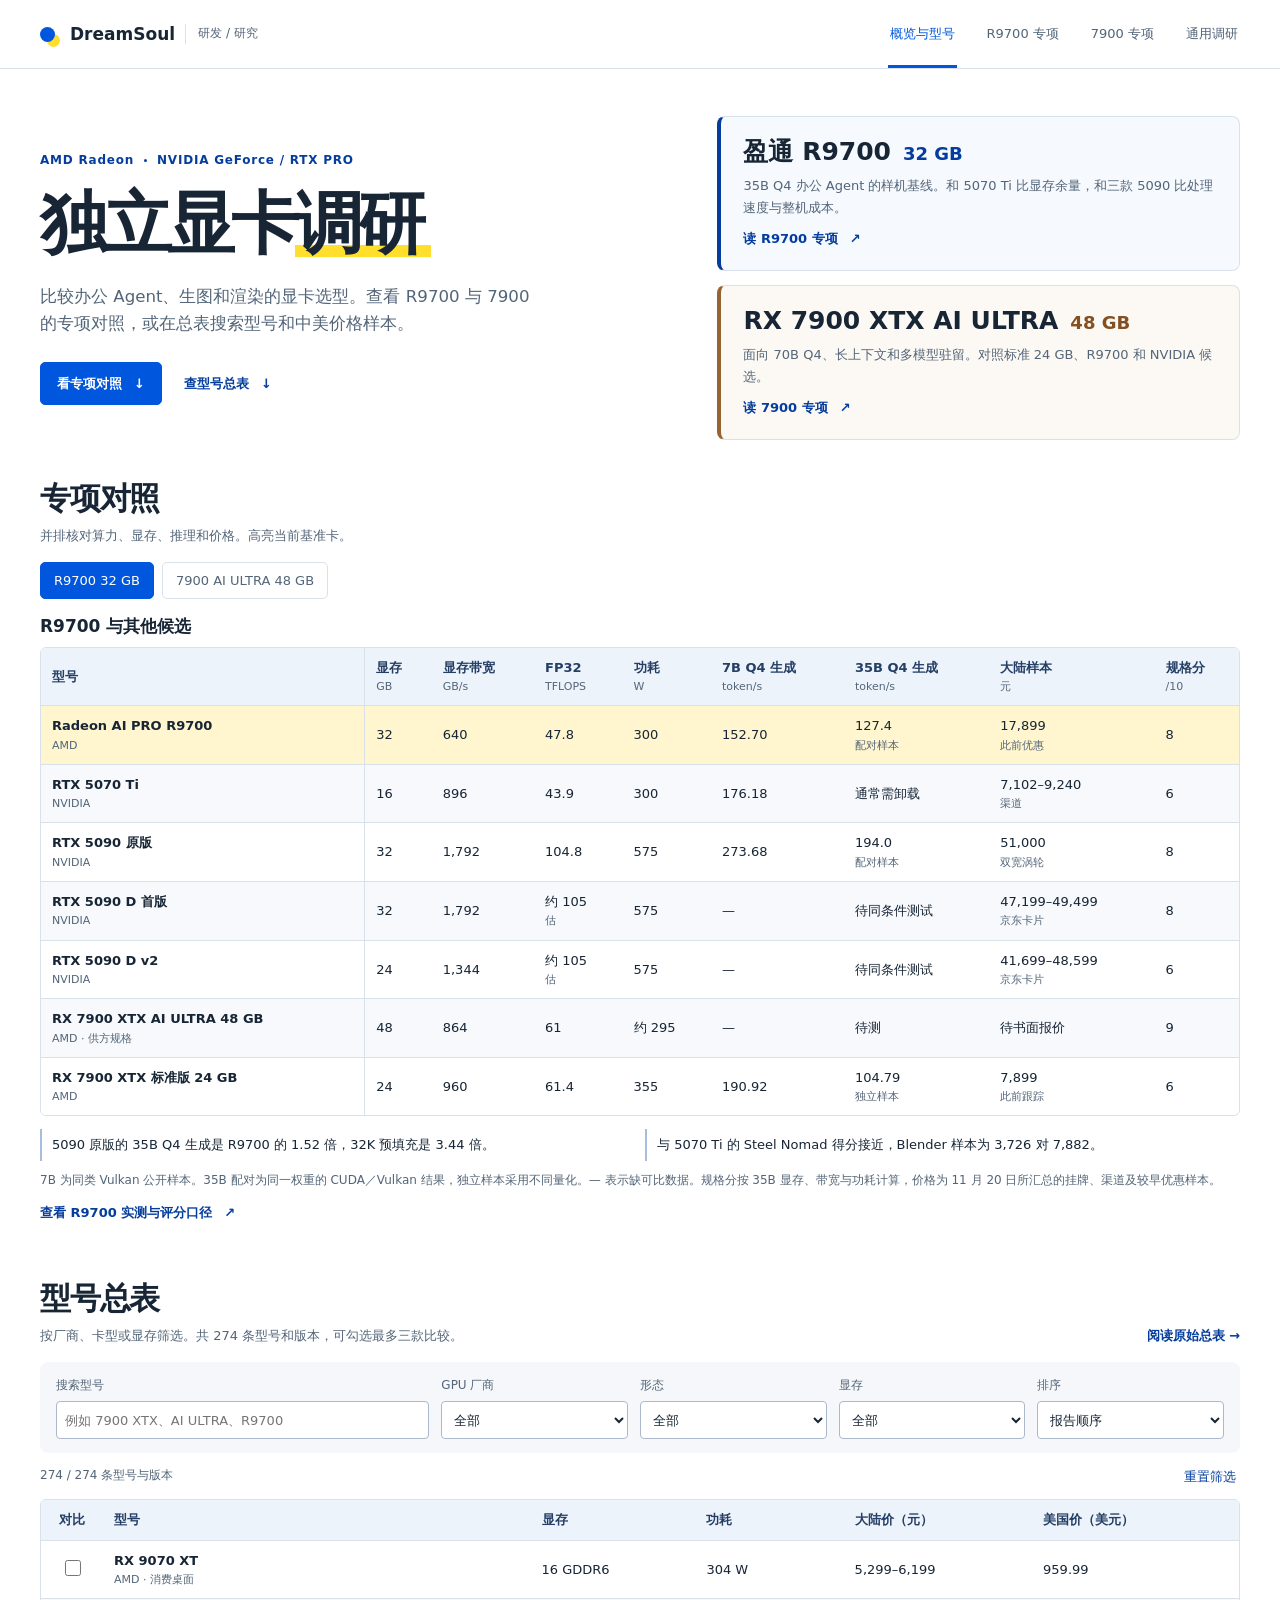
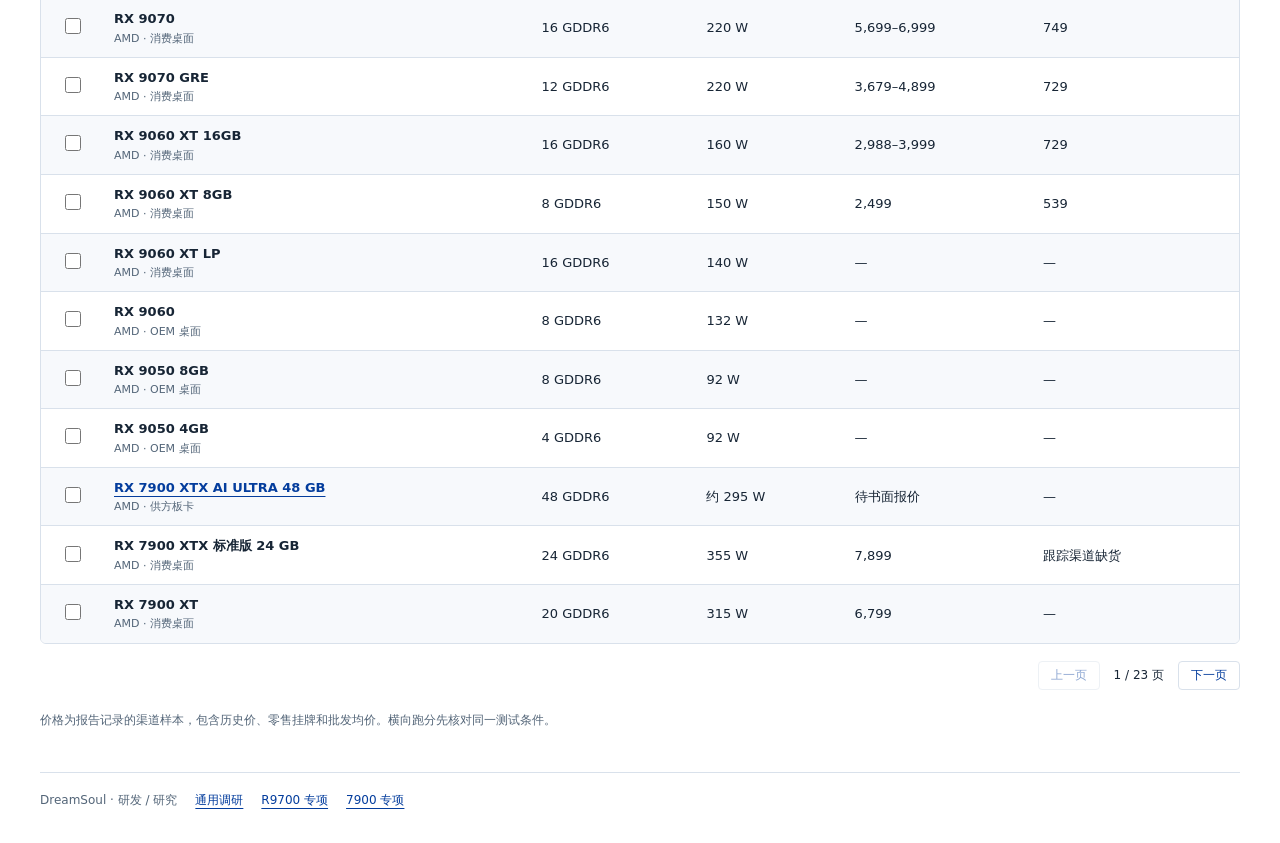
==== commit 2d6cec0a: "Distinguish the 48 GB 7900 AI ULTRA board" ====
--- a/index.html
+++ b/index.html
@@ -50,23 +50,23 @@
     </div>
     <section class="comparison-panel" id="compare-r9700" data-special-panel="r9700">
       <h3>R9700 与其他候选</h3>
-      <div class="table-scroll focus-scroll" tabindex="0" role="region" aria-label="Radeon AI PRO R9700 对照表"><table class="focus-table"><thead><tr><th scope="col">型号</th><th scope="col">显存<small>GB</small></th><th scope="col">显存带宽<small>GB/s</small></th><th scope="col">FP32<small>TFLOPS</small></th><th scope="col">功耗<small>W</small></th><th scope="col">7B Q4 生成<small>token/s</small></th><th scope="col">35B Q4 生成<small>token/s</small></th><th scope="col">大陆样本<small>元</small></th><th scope="col">规格分<small>/10</small></th></tr></thead><tbody><tr class="focus-row"><th scope="row"><span>Radeon AI PRO R9700</span><small>AMD</small></th><td>32</td><td>640</td><td>47.8</td><td>300</td><td>152.70</td><td>127.4<small>配对样本</small></td><td>17,899<small>此前优惠</small></td><td>8</td></tr><tr><th scope="row"><span>RTX 5070 Ti</span><small>NVIDIA</small></th><td>16</td><td>896</td><td>43.9</td><td>300</td><td>176.18</td><td>通常需卸载</td><td>7,102–9,240<small>渠道</small></td><td>6</td></tr><tr><th scope="row"><span>RTX 5090 原版</span><small>NVIDIA</small></th><td>32</td><td>1,792</td><td>104.8</td><td>575</td><td>273.68</td><td>194.0<small>配对样本</small></td><td>51,000<small>双宽涡轮</small></td><td>8</td></tr><tr><th scope="row"><span>RTX 5090 D 首版</span><small>NVIDIA</small></th><td>32</td><td>1,792</td><td>约 105<small>估</small></td><td>575</td><td>—</td><td>待同条件测试</td><td>47,199–49,499<small>京东卡片</small></td><td>8</td></tr><tr><th scope="row"><span>RTX 5090 D v2</span><small>NVIDIA</small></th><td>24</td><td>1,344</td><td>约 105<small>估</small></td><td>575</td><td>—</td><td>待同条件测试</td><td>41,699–48,599<small>京东卡片</small></td><td>6</td></tr><tr><th scope="row"><span>RX 7900 XTX AI ULTRA</span><small>AMD</small></th><td>48</td><td>864</td><td>61</td><td>约 295</td><td>—</td><td>待测</td><td>待书面报价</td><td>9</td></tr><tr><th scope="row"><span>RX 7900 XTX 标准版</span><small>AMD</small></th><td>24</td><td>960</td><td>61.4</td><td>355</td><td>190.92</td><td>104.79<small>独立样本</small></td><td>7,899<small>此前跟踪</small></td><td>6</td></tr></tbody></table></div><div class="comparison-insights"><p>5090 原版的 35B Q4 生成是 R9700 的 1.52 倍，32K 预填充是 3.44 倍。</p><p>与 5070 Ti 的 Steel Nomad 得分接近，Blender 样本为 3,726 对 7,882。</p></div><p class="comparison-note">7B 为同类 Vulkan 公开样本。35B 配对为同一权重的 CUDA／Vulkan 结果，独立样本采用不同量化。— 表示缺可比数据。规格分按 35B 显存、带宽与功耗计算，价格为 11 月 20 日所汇总的挂牌、渠道及较早优惠样本。</p>
+      <div class="table-scroll focus-scroll" tabindex="0" role="region" aria-label="Radeon AI PRO R9700 对照表"><table class="focus-table"><thead><tr><th scope="col">型号</th><th scope="col">显存<small>GB</small></th><th scope="col">显存带宽<small>GB/s</small></th><th scope="col">FP32<small>TFLOPS</small></th><th scope="col">功耗<small>W</small></th><th scope="col">7B Q4 生成<small>token/s</small></th><th scope="col">35B Q4 生成<small>token/s</small></th><th scope="col">大陆样本<small>元</small></th><th scope="col">规格分<small>/10</small></th></tr></thead><tbody><tr class="focus-row"><th scope="row"><span>Radeon AI PRO R9700</span><small>AMD</small></th><td>32</td><td>640</td><td>47.8</td><td>300</td><td>152.70</td><td>127.4<small>配对样本</small></td><td>17,899<small>此前优惠</small></td><td>8</td></tr><tr><th scope="row"><span>RTX 5070 Ti</span><small>NVIDIA</small></th><td>16</td><td>896</td><td>43.9</td><td>300</td><td>176.18</td><td>通常需卸载</td><td>7,102–9,240<small>渠道</small></td><td>6</td></tr><tr><th scope="row"><span>RTX 5090 原版</span><small>NVIDIA</small></th><td>32</td><td>1,792</td><td>104.8</td><td>575</td><td>273.68</td><td>194.0<small>配对样本</small></td><td>51,000<small>双宽涡轮</small></td><td>8</td></tr><tr><th scope="row"><span>RTX 5090 D 首版</span><small>NVIDIA</small></th><td>32</td><td>1,792</td><td>约 105<small>估</small></td><td>575</td><td>—</td><td>待同条件测试</td><td>47,199–49,499<small>京东卡片</small></td><td>8</td></tr><tr><th scope="row"><span>RTX 5090 D v2</span><small>NVIDIA</small></th><td>24</td><td>1,344</td><td>约 105<small>估</small></td><td>575</td><td>—</td><td>待同条件测试</td><td>41,699–48,599<small>京东卡片</small></td><td>6</td></tr><tr><th scope="row"><span>RX 7900 XTX AI ULTRA 48 GB</span><small>AMD · 供方规格</small></th><td>48</td><td>864</td><td>61</td><td>约 295</td><td>—</td><td>待测</td><td>待书面报价</td><td>9</td></tr><tr><th scope="row"><span>RX 7900 XTX 标准版 24 GB</span><small>AMD</small></th><td>24</td><td>960</td><td>61.4</td><td>355</td><td>190.92</td><td>104.79<small>独立样本</small></td><td>7,899<small>此前跟踪</small></td><td>6</td></tr></tbody></table></div><div class="comparison-insights"><p>5090 原版的 35B Q4 生成是 R9700 的 1.52 倍，32K 预填充是 3.44 倍。</p><p>与 5070 Ti 的 Steel Nomad 得分接近，Blender 样本为 3,726 对 7,882。</p></div><p class="comparison-note">7B 为同类 Vulkan 公开样本。35B 配对为同一权重的 CUDA／Vulkan 结果，独立样本采用不同量化。— 表示缺可比数据。规格分按 35B 显存、带宽与功耗计算，价格为 11 月 20 日所汇总的挂牌、渠道及较早优惠样本。</p>
       <a class="secondary" href="r9700.html#comparison">查看 R9700 实测与评分口径 <span aria-hidden="true">↗</span></a>
     </section>
     <section class="comparison-panel" id="compare-rx7900" data-special-panel="rx7900">
       <h3>7900 AI ULTRA 与其他候选</h3>
-      <div class="table-scroll focus-scroll" tabindex="0" role="region" aria-label="RX 7900 XTX AI ULTRA 对照表"><table class="focus-table"><thead><tr><th scope="col">型号</th><th scope="col">显存<small>GB</small></th><th scope="col">显存带宽<small>GB/s</small></th><th scope="col">FP32<small>TFLOPS</small></th><th scope="col">功耗<small>W</small></th><th scope="col">7B Q4 生成<small>token/s</small></th><th scope="col">35B Q4 生成<small>token/s</small></th><th scope="col">大陆样本<small>元</small></th><th scope="col">规格分<small>/10</small></th></tr></thead><tbody><tr class="focus-row"><th scope="row"><span>RX 7900 XTX AI ULTRA</span><small>AMD</small></th><td>48</td><td>864</td><td>61</td><td>约 295</td><td>—</td><td>待测</td><td>待书面报价</td><td>9</td></tr><tr><th scope="row"><span>Radeon AI PRO R9700</span><small>AMD</small></th><td>32</td><td>640</td><td>47.8</td><td>300</td><td>152.70</td><td>127.4<small>配对样本</small></td><td>17,899<small>此前优惠</small></td><td>8</td></tr><tr><th scope="row"><span>RTX 5070 Ti</span><small>NVIDIA</small></th><td>16</td><td>896</td><td>43.9</td><td>300</td><td>176.18</td><td>通常需卸载</td><td>7,102–9,240<small>渠道</small></td><td>6</td></tr><tr><th scope="row"><span>RTX 5090 原版</span><small>NVIDIA</small></th><td>32</td><td>1,792</td><td>104.8</td><td>575</td><td>273.68</td><td>194.0<small>配对样本</small></td><td>51,000<small>双宽涡轮</small></td><td>8</td></tr><tr><th scope="row"><span>RTX 5090 D 首版</span><small>NVIDIA</small></th><td>32</td><td>1,792</td><td>约 105<small>估</small></td><td>575</td><td>—</td><td>待同条件测试</td><td>47,199–49,499<small>京东卡片</small></td><td>8</td></tr><tr><th scope="row"><span>RTX 5090 D v2</span><small>NVIDIA</small></th><td>24</td><td>1,344</td><td>约 105<small>估</small></td><td>575</td><td>—</td><td>待同条件测试</td><td>41,699–48,599<small>京东卡片</small></td><td>6</td></tr><tr><th scope="row"><span>RX 7900 XTX 标准版</span><small>AMD</small></th><td>24</td><td>960</td><td>61.4</td><td>355</td><td>190.92</td><td>104.79<small>独立样本</small></td><td>7,899<small>此前跟踪</small></td><td>6</td></tr></tbody></table></div><div class="comparison-insights"><p>48 GB 比 R9700 多 16 GB，可验证 70B Q4、较大生图流程和多模型驻留。</p><p>48 GB 版的实卡跑分和书面报价待补。24 GB 标准版的实测单独列出。</p></div><p class="comparison-note">7B 为同类 Vulkan 公开样本。35B 配对为同一权重的 CUDA／Vulkan 结果，独立样本采用不同量化。— 表示缺可比数据。规格分按 35B 显存、带宽与功耗计算，价格为 11 月 20 日所汇总的挂牌、渠道及较早优惠样本。</p>
+      <div class="table-scroll focus-scroll" tabindex="0" role="region" aria-label="RX 7900 XTX AI ULTRA 对照表"><table class="focus-table"><thead><tr><th scope="col">型号</th><th scope="col">显存<small>GB</small></th><th scope="col">显存带宽<small>GB/s</small></th><th scope="col">FP32<small>TFLOPS</small></th><th scope="col">功耗<small>W</small></th><th scope="col">7B Q4 生成<small>token/s</small></th><th scope="col">35B Q4 生成<small>token/s</small></th><th scope="col">大陆样本<small>元</small></th><th scope="col">规格分<small>/10</small></th></tr></thead><tbody><tr class="focus-row"><th scope="row"><span>RX 7900 XTX AI ULTRA 48 GB</span><small>AMD · 供方规格</small></th><td>48</td><td>864</td><td>61</td><td>约 295</td><td>—</td><td>待测</td><td>待书面报价</td><td>9</td></tr><tr><th scope="row"><span>Radeon AI PRO R9700</span><small>AMD</small></th><td>32</td><td>640</td><td>47.8</td><td>300</td><td>152.70</td><td>127.4<small>配对样本</small></td><td>17,899<small>此前优惠</small></td><td>8</td></tr><tr><th scope="row"><span>RTX 5070 Ti</span><small>NVIDIA</small></th><td>16</td><td>896</td><td>43.9</td><td>300</td><td>176.18</td><td>通常需卸载</td><td>7,102–9,240<small>渠道</small></td><td>6</td></tr><tr><th scope="row"><span>RTX 5090 原版</span><small>NVIDIA</small></th><td>32</td><td>1,792</td><td>104.8</td><td>575</td><td>273.68</td><td>194.0<small>配对样本</small></td><td>51,000<small>双宽涡轮</small></td><td>8</td></tr><tr><th scope="row"><span>RTX 5090 D 首版</span><small>NVIDIA</small></th><td>32</td><td>1,792</td><td>约 105<small>估</small></td><td>575</td><td>—</td><td>待同条件测试</td><td>47,199–49,499<small>京东卡片</small></td><td>8</td></tr><tr><th scope="row"><span>RTX 5090 D v2</span><small>NVIDIA</small></th><td>24</td><td>1,344</td><td>约 105<small>估</small></td><td>575</td><td>—</td><td>待同条件测试</td><td>41,699–48,599<small>京东卡片</small></td><td>6</td></tr><tr><th scope="row"><span>RX 7900 XTX 标准版 24 GB</span><small>AMD</small></th><td>24</td><td>960</td><td>61.4</td><td>355</td><td>190.92</td><td>104.79<small>独立样本</small></td><td>7,899<small>此前跟踪</small></td><td>6</td></tr></tbody></table></div><div class="comparison-insights"><p>48 GB 比 R9700 多 16 GB，可验证 70B Q4、较大生图流程和多模型驻留。</p><p>48 GB 版的实卡跑分和书面报价待补。24 GB 标准版的实测单独列出。</p></div><p class="comparison-note">7B 为同类 Vulkan 公开样本。35B 配对为同一权重的 CUDA／Vulkan 结果，独立样本采用不同量化。— 表示缺可比数据。规格分按 35B 显存、带宽与功耗计算，价格为 11 月 20 日所汇总的挂牌、渠道及较早优惠样本。</p>
       <a class="secondary" href="rx7900.html#comparison">查看 7900 规格与验收条件 <span aria-hidden="true">↗</span></a>
     </section>
   </section>
 
   <section id="catalog" class="catalog" aria-labelledby="catalog-title">
     <header class="section-head">
-      <div><h2 id="catalog-title">型号总表</h2><p>按厂商、卡型或显存筛选。共 273 条型号和版本，可勾选最多三款比较。</p></div>
+      <div><h2 id="catalog-title">型号总表</h2><p>按厂商、卡型或显存筛选。共 274 条型号和版本，可勾选最多三款比较。</p></div>
       <a class="secondary" href="general.html#gpu-table">阅读原始总表 →</a>
     </header>
     <div class="filters">
-      <label class="search" for="search">搜索型号<input id="search" type="search" placeholder="例如 5070 Ti、R9700、7900 XTX"></label>
+      <label class="search" for="search">搜索型号<input id="search" type="search" placeholder="例如 7900 XTX、AI ULTRA、R9700"></label>
       <label for="vendor">GPU 厂商<select id="vendor"><option value="">全部</option></select></label>
       <label for="form">形态<select id="form"><option value="">全部</option></select></label>
       <label for="memory">显存<select id="memory"><option value="">全部</option><option value="16">至少 16 GB</option><option value="24">至少 24 GB</option><option value="32">至少 32 GB</option><option value="48">至少 48 GB</option></select></label>
@@ -97,7 +97,7 @@
     <p class="note">两地价格各用当地货币。不同测试项目和价格口径分别阅读。</p>
   </dialog>
   <footer class="footer"><span>DreamSoul · 研发 / 研究</span><a href="general.html">通用调研</a><a href="r9700.html">R9700 专项</a><a href="rx7900.html">7900 专项</a></footer>
-  <script type="application/json" id="catalog-data">[["AMD","消费桌面","RX 9070 XT","16 GDDR6","304","640 GB/s · 当前目录","116.5／55.5","Steel Nomad 7,273（1.04× R9700）\nV-Ray 278 s ／ Redshift 192 s ／ Cinebench 52,327 ／ Blender 3,722\nSD1.5 FP16 2,598 ／ INT8 — ／ SDXL 2,010、18.656 s/张","5,299–6,199","959.99"],["AMD","消费桌面","RX 9070","16 GDDR6","220","640 GB/s · 当前目录","104.0／47.6","SD1.5 FP16 2,280 ／ INT8 — ／ SDXL 1,805、20.775 s/张","5,699–6,999","749"],["AMD","消费桌面","RX 9070 GRE","12 GDDR6","220","432 GB/s · 当前目录","86.6／37.3","SD1.5 FP16 1,930 ／ INT8 18,332 ／ SDXL 1,544、24.277 s/张","3,679–4,899","729"],["AMD","消费桌面","RX 9060 XT 16GB","16 GDDR6","160","320 GB/s · 当前目录","67.3／31.0","SD1.5 FP16 1,436 ／ INT8 — ／ SDXL 1,124、33.359 s/张","2,988–3,999","729"],["AMD","消费桌面","RX 9060 XT 8GB","8 GDDR6","150","320 GB/s · 当前目录","62.5／20.2","—","2,499","539"],["AMD","消费桌面","RX 9060 XT LP","16 GDDR6","140","320 GB/s · 当前目录","—","—","—","—"],["AMD","OEM 桌面","RX 9060","8 GDDR6","132","288 GB/s · 当前目录","—","—","—","—"],["AMD","OEM 桌面","RX 9050 8GB","8 GDDR6","92","288 GB/s · 当前目录","—","—","—","—"],["AMD","OEM 桌面","RX 9050 4GB","4 GDDR6","92","144 GB/s · 当前目录","—","—","—","—"],["AMD","消费桌面","RX 7900 XTX","24 GDDR6","355","960 GB/s · 前代目录","122.3／50.5","V-Ray 257 s ／ Redshift 157 s ／ Cinebench 63,581 ／ Blender 4,941","7,899","跟踪渠道缺货"],["AMD","消费桌面","RX 7900 XT","20 GDDR6","315","800 GB/s · 前代目录","108.0／43.5","—","6,799","—"],["AMD","消费桌面","RX 7900 GRE","16 GDDR6","260","576 GB/s · 前代目录","—","—","—","跟踪渠道缺货"],["AMD","消费桌面","RX 7800 XT","16 GDDR6","263","624 GB/s · 前代目录","84.7／33.5","—","—","—"],["AMD","消费桌面","RX 7700 XT","12 GDDR6","245","432 GB/s · 前代目录","72.7／25.3","—","—","—"],["AMD","消费桌面","RX 7700","16 GDDR6","263","624 GB/s · 前代目录","—","—","—","—"],["AMD","地区桌面","RX 7650 GRE","8 GDDR6","170","288 GB/s · 中国官网","—","—","1,999","—"],["AMD","消费桌面","RX 7600 XT","16 GDDR6","190","288 GB/s · 前代目录","50.2／18.1","—","—","—"],["AMD","消费桌面","RX 7600","8 GDDR6","165","288 GB/s · 前代目录","45.4／9.3","—","—","—"],["AMD","OEM 桌面","RX 7400","8 GDDR6","55","173 GB/s · 前代目录","—","—","—","—"],["AMD","消费移动","RX 7900M","16 GDDR6","≤180","576 GB/s · 前代目录","—","—","—","—"],["AMD","消费移动","RX 7800M","12 GDDR6","≤180","432 GB/s · 前代目录","—","—","—","—"],["AMD","消费移动","RX 7700S","8 GDDR6","≤100","288 GB/s · 前代目录","—","—","—","—"],["AMD","消费移动","RX 7600S","8 GDDR6","≤75","256 GB/s · 前代目录","—","—","—","—"],["AMD","消费移动","RX 7600M XT","8 GDDR6","≤120","288 GB/s · 前代目录","—","—","—","—"],["AMD","消费移动","RX 7600M","8 GDDR6","≤90","256 GB/s · 前代目录","—","—","—","—"],["AMD","消费桌面","RX 6950 XT","16 GDDR6","335","576 GB/s · 存量观察","89.5／32.8","—","—","—"],["AMD","消费桌面","RX 6900 XT","16 GDDR6","300","512 GB/s · 存量观察","83.9／32.1","—","—","—"],["AMD","消费桌面","RX 6800 XT Midnight Black","16 GDDR6","300","512 GB/s · 存量观察","—","—","—","—"],["AMD","消费桌面","RX 6800 XT","16 GDDR6","300","512 GB/s · 存量观察","79.6／29.6","—","—","—"],["AMD","消费桌面","RX 6800","16 GDDR6","250","512 GB/s · 存量观察","—","—","—","—"],["AMD","消费桌面","RX 6750 XT","12 GDDR6","250","432 GB/s · 存量观察","57.6／19.1","—","—","—"],["AMD","地区桌面","RX 6750 GRE 12GB","12 GDDR6","—","中国驱动目录／零售","—","—","3,299","—"],["AMD","地区桌面","RX 6750 GRE 10GB","10 GDDR6","—","中国驱动目录／零售","—","—","2,599","—"],["AMD","消费桌面","RX 6700 XT","12 GDDR6","230","384 GB/s · 存量观察","54.3／18.0","—","—","—"],["AMD","消费桌面","RX 6700","10 GDDR6","175","320 GB/s · 存量观察","—","—","—","—"],["AMD","消费桌面","RX 6650 XT","8 GDDR6","180","280 GB/s · 存量观察","38.0／9.2","—","—","—"],["AMD","消费桌面","RX 6600 XT","8 GDDR6","160","256 GB/s · 存量观察","40.7／9.1","—","—","—"],["AMD","消费桌面","RX 6600","8 GDDR6","132","224 GB/s · 存量观察","24.8／7.7","—","—","—"],["AMD","消费桌面","RX 6500 XT 8GB","8 GDDR6","113","144 GB/s · 存量观察","—","—","—","—"],["AMD","消费桌面","RX 6500 XT 4GB","4 GDDR6","107","144 GB/s · 存量观察","—","—","1,249","—"],["AMD","消费桌面","RX 6400","4 GDDR6","53","128 GB/s · 存量观察","—","—","—","—"],["AMD","消费移动","RX 6850M XT","12 GDDR6","≤165","432 GB/s · 存量观察","—","—","—","—"],["AMD","消费移动","RX 6800M","12 GDDR6","145+","384 GB/s · 存量观察","—","—","—","—"],["AMD","消费移动","RX 6800S","8 GDDR6","≤100","256 GB/s · 存量观察","—","—","—","—"],["AMD","消费移动","RX 6700M","10 GDDR6","≤135","320 GB/s · 存量观察","—","—","—","—"],["AMD","消费移动","RX 6700S","8 GDDR6","≤80","224 GB/s · 存量观察","—","—","—","—"],["AMD","消费移动","RX 6650M XT","8 GDDR6","≤120","256 GB/s · 存量观察","—","—","—","—"],["AMD","消费移动","RX 6650M","8 GDDR6","≤120","256 GB/s · 存量观察","—","—","—","—"],["AMD","消费移动","RX 6600M","8 GDDR6","≤100","224 GB/s · 存量观察","—","—","—","—"],["AMD","消费移动","RX 6600S","—","—","存量观察","—","—","—","—"],["AMD","消费移动","RX 6550M","4 GDDR6","≤80","144 GB/s · 存量观察","—","—","—","—"],["AMD","消费移动","RX 6550S","—","—","存量观察","—","—","—","—"],["AMD","消费移动","RX 6500M","4 GDDR6","≤50","128 GB/s · 存量观察","—","—","—","—"],["AMD","消费移动","RX 6450M","4 GDDR6","≤50","128 GB/s · 存量观察","—","—","—","—"],["AMD","消费移动","RX 6300M","2 GDDR6","≤25","64 GB/s · 存量观察","—","—","—","—"],["AMD","消费桌面","RX 5700 XT 50th Anniversary","—","—","存量观察","—","—","—","—"],["AMD","消费桌面","RX 5700 XT","—","—","存量观察","—","—","—","—"],["AMD","消费桌面","RX 5700","—","—","存量观察","—","—","—","—"],["AMD","消费桌面","RX 5600 XT","—","—","存量观察","—","—","—","—"],["AMD","OEM 桌面","RX 5600","—","—","存量观察","—","—","—","—"],["AMD","消费桌面","RX 5500 XT","—","—","存量观察","—","—","—","—"],["AMD","OEM 桌面","RX 5500","—","—","存量观察","—","—","—","—"],["AMD","OEM 桌面","RX 5300","—","—","存量观察","—","—","—","—"],["AMD","消费移动","RX 5700M","—","—","存量观察","—","—","—","—"],["AMD","消费移动","RX 5600M","—","—","存量观察","—","—","—","—"],["AMD","消费移动","RX 5500M","—","—","存量观察","—","—","—","—"],["AMD","消费移动","RX 5300M","—","—","存量观察","—","—","—","—"],["英伟达（NVIDIA）","消费桌面","RTX 5090","32 GDDR7","575","512 bit · 当前目录","167.3／100.8","Steel Nomad 14,636（2.09× R9700）\nV-Ray 133 s ／ Redshift 57 s ／ Cinebench 151,418 ／ Blender 15,872\nQwen 35B MoE 早期 Q4 配对 194.0 tok/s","43,785（涡轮均价）","6,549–7,799.99"],["英伟达（NVIDIA）","消费桌面","RTX 5090 D","32 GDDR7","575","512 bit · 地区版核对","—","—","52,099","—"],["英伟达（NVIDIA）","消费桌面","RTX 5090 D v2","24 GDDR7","575","384 bit · 地区版核对","—","—","19,999（零售）","—"],["英伟达（NVIDIA）","消费桌面","RTX 5080","16 GDDR7","360","256 bit · 当前目录","128.3／74.0","Steel Nomad 8,938（1.28× R9700）\nV-Ray 181 s ／ Redshift 82 s ／ Cinebench 104,970 ／ Blender 9,035","8,999–15,399（零售）","2,235–2,670.02"],["英伟达（NVIDIA）","消费桌面","RTX 5070 Ti","16 GDDR7","300","256 bit · 当前目录","116.8／66.2","Steel Nomad 6,967（0.99× R9700）\nV-Ray 220 s ／ Redshift 89 s ／ Cinebench 99,703 ／ Blender 7,882\nSD1.5 FP16 3,755 ／ INT8 46,744 ／ SDXL 3,352、11.184 s/张","7,549–10,399","1,400–1,499"],["英伟达（NVIDIA）","消费桌面","RTX 5070","12 GDDR7","250","192 bit · 当前目录","96.4／51.5","Steel Nomad 5,340（0.76× R9700）\nV-Ray 247 s ／ Redshift 104 s ／ Cinebench 75,629 ／ Blender 5,968\nSD1.5 FP16 2,937 ／ INT8 36,320 ／ SDXL 2,473、15.163 s/张","5,159–6,899","869.99"],["英伟达（NVIDIA）","消费桌面","RTX 5060 Ti 16GB","16 GDDR7","180","128 bit · 当前目录","73.4／38.9","SD1.5 FP16 2,110 ／ INT8 27,705 ／ SDXL 1,940、20.409 s/张","5,399–7,299","799"],["英伟达（NVIDIA）","消费桌面","RTX 5060 Ti 8GB","8 GDDR7","180","128 bit · 当前目录","68.6／26.6","—","3,399–4,069","499"],["英伟达（NVIDIA）","消费桌面","RTX 5060","8 GDDR7","145","128 bit · 当前目录","59.8／24.6","—","2,799–2,949","449"],["英伟达（NVIDIA）","消费桌面","RTX 5050","8 GDDR6","130","128 bit · 当前目录","45.2／18.7","—","2,099–2,299","399"],["英伟达（NVIDIA）","消费桌面","RTX 4090","24 GDDR6X","450","384 bit · 前代／存量","143.4／87.7","Steel Nomad 9,225（1.32× R9700）","23,920（涡轮均价）","—"],["英伟达（NVIDIA）","消费桌面","RTX 4090 D","24 GDDR6X","425","384 bit · 中国官网","—","—","20,554（涡轮均价）","—"],["英伟达（NVIDIA）","消费桌面","RTX 4080 SUPER","16 GDDR6X","320","256 bit · 前代／存量","118.6／69.5","—","—","—"],["英伟达（NVIDIA）","消费桌面","RTX 4080","16 GDDR6X","320","256 bit · 前代／存量","117.5／68.4","—","—","—"],["英伟达（NVIDIA）","消费桌面","RTX 4070 Ti SUPER","16 GDDR6X","285","256 bit · 前代／存量","104.0／60.0","—","—","—"],["英伟达（NVIDIA）","消费桌面","RTX 4070 Ti","12 GDDR6X","285","192 bit · 前代／存量","97.9／55.3","—","—","—"],["英伟达（NVIDIA）","消费桌面","RTX 4070 SUPER","12 GDDR6X","220","192 bit · 前代／存量","91.2／43.6","—","—","—"],["英伟达（NVIDIA）","消费桌面","RTX 4070 GDDR6X","12 GDDR6X","200","192 bit · 前代／存量","—","—","—","—"],["英伟达（NVIDIA）","消费桌面","RTX 4070 GDDR6","12 GDDR6","200","192 bit · 前代／存量","—","—","—","—"],["英伟达（NVIDIA）","消费桌面","RTX 4060 Ti 16GB","16 GDDR6","165","128 bit · 前代／存量","60.5／32.7","—","—","—"],["英伟达（NVIDIA）","消费桌面","RTX 4060 Ti 8GB","8 GDDR6","160","128 bit · 前代／存量","58.9／25.7","—","—","—"],["英伟达（NVIDIA）","消费桌面","RTX 4060","8 GDDR6","115","128 bit · 前代／存量","47.6／21.3","—","—","—"],["英伟达（NVIDIA）","消费桌面","RTX 3090 Ti","24 GDDR6X","450","384 bit · 前代／存量","99.9／52.2","—","—","—"],["英伟达（NVIDIA）","消费桌面","RTX 3090","24 GDDR6X","350","384 bit · 前代／存量","91.5／47.4","—","9,798（涡轮均价）","—"],["英伟达（NVIDIA）","消费桌面","RTX 3080 Ti","12 GDDR6X","350","384 bit · 前代／存量","89.1／46.2","—","—","—"],["英伟达（NVIDIA）","消费桌面","RTX 3080 12GB","12 GDDR6X","350","384 bit · 前代／存量","—","—","—","—"],["英伟达（NVIDIA）","消费桌面","RTX 3080 10GB","10 GDDR6X","320","320 bit · 前代／存量","—","—","—","—"],["英伟达（NVIDIA）","消费桌面","RTX 3070 Ti","8 GDDR6X","290","256 bit · 前代／存量","66.9／27.7","—","—","—"],["英伟达（NVIDIA）","消费桌面","RTX 3070","8 GDDR6","220","256 bit · 前代／存量","58.2／26.2","—","—","—"],["英伟达（NVIDIA）","消费桌面","RTX 3060 Ti GDDR6X","8 GDDR6X","200","256 bit · 前代／存量","—","—","—","—"],["英伟达（NVIDIA）","消费桌面","RTX 3060 Ti GDDR6","8 GDDR6","200","256 bit · 前代／存量","—","—","—","—"],["英伟达（NVIDIA）","消费桌面","RTX 3060 12GB","12 GDDR6","170","192 bit · 前代／存量","41.9／20.7","—","2,999","—"],["英伟达（NVIDIA）","消费桌面","RTX 3060 8GB","8 GDDR6","170","128 bit · 前代／存量","—","—","—","—"],["英伟达（NVIDIA）","消费桌面","RTX 3050 8GB","8 GDDR6","130","128 bit · 前代／存量","—","—","—","—"],["英伟达（NVIDIA）","消费桌面","RTX 3050 6GB","6 GDDR6","70","96 bit · 前代／存量","—","—","1,849","—"],["英伟达（NVIDIA）","消费桌面","RTX 2080 Ti","11 GDDR6","260","352 bit · 前代／存量","—","—","—","—"],["英伟达（NVIDIA）","消费桌面","RTX 2080 SUPER","8 GDDR6","250","256 bit · 前代／存量","—","—","—","—"],["英伟达（NVIDIA）","消费桌面","RTX 2080","8 GDDR6","225","256 bit · 前代／存量","—","—","—","—"],["英伟达（NVIDIA）","消费桌面","RTX 2070 SUPER","8 GDDR6","215","256 bit · 前代／存量","—","—","—","—"],["英伟达（NVIDIA）","消费桌面","RTX 2070","8 GDDR6","185","256 bit · 前代／存量","—","—","—","—"],["英伟达（NVIDIA）","消费桌面","RTX 2060 SUPER","8 GDDR6","175","256 bit · 前代／存量","—","—","—","—"],["英伟达（NVIDIA）","消费桌面","RTX 2060 12GB","12 GDDR6","185","192 bit · 前代／存量","—","—","—","—"],["英伟达（NVIDIA）","消费桌面","RTX 2060 6GB","6 GDDR6","160","192 bit · 前代／存量","—","—","—","—"],["英伟达（NVIDIA）","消费桌面","GTX 1660 Ti","6 GDDR6","120","192 bit · 前代／存量","—","—","—","—"],["英伟达（NVIDIA）","消费桌面","GTX 1660 SUPER","6 GDDR6","125","192 bit · 前代／存量","—","—","—","—"],["英伟达（NVIDIA）","消费桌面","GTX 1660","6 GDDR5","120","192 bit · 前代／存量","—","—","—","—"],["英伟达（NVIDIA）","消费桌面","GTX 1650 SUPER","4 GDDR6","100","128 bit · 前代／存量","—","—","—","—"],["英伟达（NVIDIA）","消费桌面","GTX 1650 GDDR5","4 GDDR5","75","128 bit · 前代／存量","—","—","—","—"],["英伟达（NVIDIA）","消费桌面","GTX 1650 GDDR6","4 GDDR6","75","128 bit · 前代／存量","—","—","—","—"],["英伟达（NVIDIA）","消费桌面","GTX 1630","4 GDDR6","75","64 bit · 前代／存量","—","—","—","—"],["AMD","专业桌面","AI PRO R9700","32 GDDR6","300","RDNA 4 · D · 640 GB/s","—","Steel Nomad 7,008（1.00× R9700）\nV-Ray 274 s ／ Redshift 207 s ／ Cinebench 49,771 ／ Blender 3,726\nQwen 35B MoE 早期 Q4 配对 127.4 tok/s","17,899.01（盈通优惠后）","1,999.99–2,379.99（不同品牌）"],["AMD","专业桌面","AI PRO R9700S","32 GDDR6","300","RDNA 4 · D/被动 · 640 GB/s","—","—","—","—"],["AMD","专业桌面","AI PRO R9600","32 GDDR6","150","RDNA 4 · D/集成商 · 640 GB/s","—","—","—","—"],["AMD","专业桌面","AI PRO R9600D","32 GDDR6","150","RDNA 4 · D/集成商 · 640 GB/s","—","—","—","—"],["AMD","专业桌面","PRO W7900","48 GDDR6","295","RDNA 3 · D · 864 GB/s","—","—","33,264（2024 历史）","—"],["AMD","专业桌面","PRO W7900 Dual Slot","48 GDDR6","295","RDNA 3 · D · 864 GB/s","—","—","—","—"],["AMD","专业桌面","PRO W7800 48GB","48 GDDR6","260","RDNA 3 · D · 864 GB/s","—","—","—","—"],["AMD","专业桌面","PRO W7800 32GB","32 GDDR6","260","RDNA 3 · D · 576 GB/s","—","—","—","—"],["AMD","专业桌面","PRO W7700","16 GDDR6","190","RDNA 3 · D · 576 GB/s","—","—","—","—"],["AMD","专业桌面","PRO W7600","8 GDDR6","130","RDNA 3 · D · 288 GB/s","—","—","—","—"],["AMD","专业桌面","PRO W7500","8 GDDR6","70","RDNA 3 · D · 256 GB/s","—","—","—","—"],["AMD","专业桌面","PRO W7400","8 GDDR6","55","RDNA 3 · D · 172.8 GB/s","—","—","—","—"],["AMD","专业移动","PRO W7500M","8 GDDR6","50–90","RDNA 3 · M · 256 GB/s","—","—","—","—"],["AMD","专业桌面","PRO W6800","32 GDDR6","250","RDNA 2 · D · 512 GB/s","—","—","—","—"],["AMD","专业桌面","PRO W6600","8 GDDR6","130","RDNA 2 · D · 224 GB/s","—","—","—","—"],["AMD","专业桌面","PRO W6400","4 GDDR6","50","RDNA 2 · D · 128 GB/s","—","—","—","—"],["AMD","专业移动","PRO W6600M","8 GDDR6","90","RDNA 2 · M · 224 GB/s","—","—","—","—"],["AMD","专业移动","PRO W6500M","4 GDDR6","35–50","RDNA 2 · M · 128 GB/s","—","—","—","—"],["AMD","专业移动","PRO W6300M","2 GDDR6","25","RDNA 2 · M · 64 GB/s","—","—","—","—"],["AMD","专业桌面","PRO W5700","8 GDDR6","205","RDNA · D · 448 GB/s","—","—","—","—"],["AMD","专业桌面","PRO W5500","8 GDDR6","125","RDNA · D · 224 GB/s","—","—","—","—"],["AMD","专业移动","PRO W5500M","4 GDDR6","65–85","RDNA · M · 224 GB/s","—","—","—","—"],["AMD","专业桌面","PRO VII","16 HBM2","250","Vega20 · D · 1000 GB/s","—","—","—","—"],["AMD","服务器","PRO V710","28 GDDR6","158","RDNA 3 · 服务器 · 448 GB/s","—","—","—","—"],["AMD","服务器","PRO V620","32 GDDR6","300","RDNA 2 · 服务器 · 512 GB/s","—","—","—","—"],["AMD","服务器","PRO V520","8 HBM2","225","RDNA · 服务器 · 512 GB/s","—","—","—","—"],["AMD","专业桌面","PRO WX 9100","16 HBM2","230","Vega · D · 484 GB/s","—","—","—","—"],["AMD","专业桌面","PRO WX 8200","8 HBM2","230","Vega · D · 512 GB/s","—","—","—","—"],["AMD","专业桌面","PRO WX 7100","8 GDDR5","130","Polaris · D · 224 GB/s","—","—","—","—"],["AMD","专业移动","PRO WX 7100 Mobile","8 GDDR5","100","Polaris · M · 160 GB/s","—","—","—","—"],["AMD","专业桌面","PRO WX 5100","8 GDDR5","75","Polaris · D · 160 GB/s","—","—","—","—"],["AMD","专业桌面","PRO WX 4100","4 GDDR5","50","Polaris · D · 96 GB/s","—","—","—","—"],["AMD","专业移动","PRO WX 4170 Mobile","4 GDDR5","60","Polaris · M · 96 GB/s","—","—","—","—"],["AMD","专业移动","PRO WX 4150 Mobile","4 GDDR5","45","Polaris · M · 96 GB/s","—","—","—","—"],["AMD","专业移动","PRO WX 4130 Mobile","4 GDDR5","—","Polaris · M · 96 GB/s","—","—","—","—"],["AMD","专业桌面","PRO WX 3200","4 GDDR5","50","Polaris · D · 96 GB/s","—","—","—","—"],["AMD","专业移动","PRO WX 3200 Mobile","4 GDDR5","—","Polaris · M · 64 GB/s","—","—","—","—"],["AMD","专业桌面","PRO WX 3100","4 GDDR5","50","Polaris · D · 96 GB/s","—","—","—","—"],["AMD","专业移动","PRO WX 3100 Mobile","4 GDDR5","—","Polaris · M · 96 GB/s","—","—","—","—"],["AMD","专业桌面","PRO WX 2100","2 GDDR5","35","Polaris · D · 48 GB/s","—","—","—","—"],["AMD","专业移动","PRO WX 2100 Mobile","2 GDDR5","—","Polaris · M · 48 GB/s","—","—","—","—"],["AMD","专业桌面","PRO SSG","16 HBM2","260","Vega · D · 484 GB/s","—","—","—","—"],["AMD","专业桌面","PRO Duo","32 合计 GDDR5","250","Polaris · D · 448 GB/s","—","—","—","—"],["AMD","专业桌面","Vega Frontier Edition 风冷","16 HBM2","300","Vega · D · 484 GB/s","—","—","—","—"],["AMD","专业桌面","Vega Frontier Edition 水冷","16 HBM2","375","Vega · D · 484 GB/s","—","—","—","—"],["英伟达（NVIDIA）","专业桌面","RTX PRO 6000 Blackwell Workstation","96 GDDR7","600","—","—","—","120,000（跟踪）","—"],["英伟达（NVIDIA）","专业桌面","RTX PRO 6000 Blackwell Max-Q","96 GDDR7","300","—","—","—","108,560（跟踪）","—"],["英伟达（NVIDIA）","专业桌面","RTX PRO 5500 Blackwell Workstation","84 GDDR7","≤600","—","—","—","—","—"],["英伟达（NVIDIA）","专业桌面","RTX PRO 5000 Blackwell 72GB","72 GDDR7","300","—","—","—","—","—"],["英伟达（NVIDIA）","专业桌面","RTX PRO 5000 Blackwell 48GB","48 GDDR7","300","—","—","—","—","—"],["英伟达（NVIDIA）","专业桌面","RTX PRO 4500 Blackwell","32 GDDR7","200","—","—","—","39,999（较早挂牌）","4,799.99–5,199（较早快照）"],["英伟达（NVIDIA）","专业桌面","RTX PRO 4000 Blackwell","24 GDDR7","145","—","—","—","—","—"],["英伟达（NVIDIA）","专业桌面","RTX PRO 4000 Blackwell SFF","24 GDDR7","70","—","—","—","—","—"],["英伟达（NVIDIA）","专业桌面","RTX PRO 2000 Blackwell","16 GDDR7","70","—","—","—","—","—"],["英伟达（NVIDIA）","专业桌面","RTX 6000 Ada","48 GDDR6","300","—","—","—","—","—"],["英伟达（NVIDIA）","专业桌面","RTX 5000 Ada","32 GDDR6","250","—","—","—","—","—"],["英伟达（NVIDIA）","专业桌面","RTX 4500 Ada","24 GDDR6","210","—","—","—","—","—"],["英伟达（NVIDIA）","专业桌面","RTX 4000 Ada","20 GDDR6","130","—","—","—","—","—"],["英伟达（NVIDIA）","专业桌面","RTX 4000 SFF Ada","20 GDDR6","70","—","—","—","—","—"],["英伟达（NVIDIA）","专业桌面","RTX 2000 Ada","16 GDDR6","70","—","—","—","—","—"],["英伟达（NVIDIA）","专业桌面","A800 40GB Active","40 HBM2","240","—","—","—","—","—"],["英伟达（NVIDIA）","专业桌面","RTX A6000","48 GDDR6","300","—","—","—","—","—"],["英伟达（NVIDIA）","专业桌面","RTX A5500","24 GDDR6","230","—","—","—","—","—"],["英伟达（NVIDIA）","专业桌面","RTX A5000","24 GDDR6","230","—","—","—","—","—"],["英伟达（NVIDIA）","专业桌面","RTX A4500","20 GDDR6","200","—","—","—","—","—"],["英伟达（NVIDIA）","专业桌面","RTX A4000","16 GDDR6","140","—","—","—","—","—"],["英伟达（NVIDIA）","专业桌面","RTX A2000 12GB","12 GDDR6","70","—","—","—","—","—"],["英伟达（NVIDIA）","专业桌面","RTX A2000 6GB","6 GDDR6","70","—","—","—","—","—"],["英伟达（NVIDIA）","专业桌面","RTX A1000","8 GDDR6","50","—","—","—","—","—"],["英伟达（NVIDIA）","专业桌面","RTX A400","4 GDDR6","50","—","—","—","—","—"],["英伟达（NVIDIA）","专业桌面","T1000 8GB","8 GDDR6","50","—","—","—","—","—"],["英伟达（NVIDIA）","专业桌面","T1000 4GB","4 GDDR6","50","—","—","—","—","—"],["英伟达（NVIDIA）","专业桌面","T600","4 GDDR6","40","—","—","—","—","—"],["英伟达（NVIDIA）","专业桌面","T400 4GB","4 GDDR6","30","—","—","—","—","—"],["英伟达（NVIDIA）","专业桌面","T400 2GB","2 GDDR6","30","—","—","—","—","—"],["英伟达（NVIDIA）","专业桌面","RTX 2000E Ada","16 GDDR6","50","—","—","—","—","—"],["英伟达（NVIDIA）","消费移动","RTX 5090","24 GDDR7","95–150","Laptop","—","—","—","—"],["英伟达（NVIDIA）","消费移动","RTX 5080","16 GDDR7","80–150","Laptop","—","—","—","—"],["英伟达（NVIDIA）","消费移动","RTX 5070 Ti","12 GDDR7","60–115","Laptop","—","—","—","—"],["英伟达（NVIDIA）","消费移动","RTX 5070 12GB","12 GDDR7","50–100（目录列级）","Laptop","—","—","—","—"],["英伟达（NVIDIA）","消费移动","RTX 5070 8GB","8 GDDR7","50–100（目录列级）","Laptop","—","—","—","—"],["英伟达（NVIDIA）","消费移动","RTX 5060","8 GDDR7","45–100","Laptop","—","—","—","—"],["英伟达（NVIDIA）","消费移动","RTX 5050","8 GDDR7","35–100","Laptop","—","—","—","—"],["英伟达（NVIDIA）","消费移动","RTX 4090","16 GDDR6","80–150","Laptop","—","—","—","—"],["英伟达（NVIDIA）","消费移动","RTX 4080","12 GDDR6","60–150","Laptop","—","—","—","—"],["英伟达（NVIDIA）","消费移动","RTX 4070","8 GDDR6","35–115","Laptop","—","—","—","—"],["英伟达（NVIDIA）","消费移动","RTX 4060","8 GDDR6","35–115","Laptop","—","—","—","—"],["英伟达（NVIDIA）","消费移动","RTX 4050","6 GDDR6","35–115","Laptop","—","—","—","—"],["英伟达（NVIDIA）","专业移动","RTX PRO 5000 Blackwell","24 GDDR7","95–175","Laptop","—","—","—","—"],["英伟达（NVIDIA）","专业移动","RTX PRO 4000 Blackwell","16 GDDR7","80–175","Laptop","—","—","—","—"],["英伟达（NVIDIA）","专业移动","RTX PRO 3000 Blackwell","12 GDDR7","60–140","Laptop","—","—","—","—"],["英伟达（NVIDIA）","专业移动","RTX PRO 2000 Blackwell","8 GDDR7","45–115","Laptop","—","—","—","—"],["英伟达（NVIDIA）","专业移动","RTX PRO 1000 Blackwell","8 GDDR7","35–115","Laptop","—","—","—","—"],["英伟达（NVIDIA）","专业移动","RTX PRO 500 Blackwell","6 GDDR7","35–75","Laptop","—","—","—","—"],["英伟达（NVIDIA）","专业移动","RTX 5000 Ada","16 GDDR6","80–175","Laptop","—","—","—","—"],["英伟达（NVIDIA）","专业移动","RTX 4000 Ada","12 GDDR6","60–175","Laptop","—","—","—","—"],["英伟达（NVIDIA）","专业移动","RTX 3500 Ada","12 GDDR6","60–140","Laptop","—","—","—","—"],["英伟达（NVIDIA）","专业移动","RTX 3000 Ada","8 GDDR6","35–140","Laptop","—","—","—","—"],["英伟达（NVIDIA）","专业移动","RTX 2000 Ada","8 GDDR6","35–140","Laptop","—","—","—","—"],["英伟达（NVIDIA）","专业移动","RTX 1000 Ada","6 GDDR6","35–140","Laptop","—","—","—","—"],["英伟达（NVIDIA）","专业移动","RTX 500 Ada","4 GDDR6","35–60","Laptop","—","—","—","—"],["AMD","数据中心","MI455X","432 HBM4","—","CDNA 5 · 23.3 TB/s","—","—","—","—"],["AMD","数据中心","MI450X","288 HBM4","—","CDNA 5 · 23.3 TB/s","—","—","—","—"],["AMD","数据中心","MI355X","288 HBM3E","1400 TBP","CDNA 4 · 8 TB/s","—","—","—","—"],["AMD","数据中心","MI350X","288 HBM3E","1000 TBP","CDNA 4 · 8 TB/s","—","—","—","—"],["AMD","数据中心","MI350P","144 HBM3E","450／600 TBP","CDNA 4 · 4 TB/s","—","—","—","—"],["AMD","数据中心","MI325X","256 HBM3E","1000 峰值","CDNA 3 · 6 TB/s","—","—","—","—"],["AMD","数据中心","MI300X","192 HBM3","750 峰值","CDNA 3 · 5.3 TB/s","—","—","—","—"],["AMD","数据中心","MI300A","128 HBM3","550／760 峰值","CDNA 3 APU · 5.3 TB/s","—","—","—","—"],["AMD","数据中心","MI250X","128 HBM2e","500／560 峰值","CDNA 2 · 3.2 TB/s","—","—","—","—"],["AMD","数据中心","MI250","128 HBM2e","500／560 峰值","CDNA 2 · 3.2 TB/s","—","—","—","—"],["AMD","数据中心","MI210","64 HBM2e","—","CDNA 2 · 1.6 TB/s","—","—","—","—"],["AMD","数据中心","MI100","32 HBM2","300 峰值","CDNA · 1.2 TB/s","—","—","—","—"],["AMD","数据中心","MI60","32 HBM2","300 峰值","Vega20 · 1 TB/s","—","—","—","—"],["AMD","数据中心","MI50 32GB","32 HBM2","300 峰值","Vega20 · 1 TB/s","—","—","—","—"],["AMD","数据中心","MI50 16GB","16 HBM2","300 峰值","Vega20 · 1 TB/s","—","—","—","—"],["AMD","数据中心","MI25","16 HBM2","300 峰值","Vega · 484 GB/s","—","—","—","—"],["AMD","数据中心","MI8","4 HBM","175 峰值","GCN · 512 GB/s","—","—","—","—"],["AMD","数据中心","MI6","16 GDDR5","150 峰值","Polaris · 224 GB/s","—","—","—","—"],["英伟达（NVIDIA）","数据中心","Rubin GPU","最高 288 HBM4","—","Rubin · Rubin NVL8／NVL72 等，按系统","—","—","—","—"],["英伟达（NVIDIA）","数据中心","B300","270 HBM3E（SXM）","—","Blackwell Ultra · HGX／DGX B300","—","—","—","—"],["英伟达（NVIDIA）","数据中心","GB300","按 GB300 模块或机柜配置","—","Grace Blackwell Ultra · GB300 NVL72","—","—","—","—"],["英伟达（NVIDIA）","数据中心","B200","180 HBM3E（SXM）","—","Blackwell · HGX／DGX B200","—","—","—","—"],["英伟达（NVIDIA）","数据中心","GB200","按 GB200 模块或机柜配置","—","Grace Blackwell · GB200 NVL72","—","—","—","—"],["英伟达（NVIDIA）","数据中心","B100","—","—","Blackwell · 发布平台，有效供应另核","—","—","—","—"],["英伟达（NVIDIA）","数据中心","H200 SXM","141 HBM3E","—","Hopper · HGX／DGX","—","—","—","—"],["英伟达（NVIDIA）","数据中心","H200 NVL","141 HBM3E","—","Hopper · PCIe NVL","—","—","—","—"],["英伟达（NVIDIA）","数据中心","H100 SXM","80 HBM3","—","Hopper · HGX／DGX","—","—","—","—"],["英伟达（NVIDIA）","数据中心","H100 PCIe","80 HBM2e","—","Hopper · PCIe","—","—","—","—"],["英伟达（NVIDIA）","数据中心","H100 NVL","94 HBM3／GPU","—","Hopper · 按 NVL 配置","—","—","—","—"],["英伟达（NVIDIA）","数据中心","GH200","按具体 HBM3／HBM3E 版本","—","Grace Hopper · CPU＋GPU 超级芯片","—","—","—","—"],["英伟达（NVIDIA）","数据中心","H800 PCIe","—","—","Hopper · 地区版本，供货另核","—","—","—","—"],["英伟达（NVIDIA）","数据中心","H800 NVL","—","—","Hopper · 地区版本，供货另核","—","—","—","—"],["英伟达（NVIDIA）","数据中心","H20","—","—","Hopper · 地区版本，供货另核","—","—","—","—"],["英伟达（NVIDIA）","数据中心","RTX PRO 6000 Blackwell Server","96 GDDR7","—","Blackwell · 机架版","—","—","—","—"],["英伟达（NVIDIA）","数据中心","RTX PRO 4500 Blackwell Server","32 GDDR7","—","Blackwell · 机架版","—","—","—","—"],["英伟达（NVIDIA）","数据中心","RTX PRO 6000D","84 GDDR7（渠道样本）","—","Blackwell · 地区版本，具体料号和授权渠道另核","—","—","68,599（工包）","—"],["英伟达（NVIDIA）","数据中心","L40S","48 GDDR6","—","Ada · AI／可视化","—","—","—","—"],["英伟达（NVIDIA）","数据中心","L40","48 GDDR6","—","Ada · 可视化／虚拟化","—","—","—","—"],["英伟达（NVIDIA）","数据中心","L20","—","—","Ada · 区域渠道，料号另核","—","—","—","—"],["英伟达（NVIDIA）","数据中心","L4","24 GDDR6","—","Ada · 低功耗媒体和推理","—","—","—","—"],["英伟达（NVIDIA）","数据中心","L2","—","—","Ada · 数据中心驱动列名","—","—","—","—"],["英伟达（NVIDIA）","数据中心","AX800","—","—","Ampere · 数据中心驱动列名","—","—","—","—"],["英伟达（NVIDIA）","数据中心","A800","—","—","Ampere · 与 40GB Active 区分","—","—","—","—"],["英伟达（NVIDIA）","数据中心","A100 80GB","80 HBM2e","—","Ampere · SXM／PCIe 另核","—","—","—","—"],["英伟达（NVIDIA）","数据中心","A100 40GB","40 HBM2","—","Ampere · SXM／PCIe 另核","—","—","—","—"],["英伟达（NVIDIA）","数据中心","A40","48 GDDR6","—","Ampere · 虚拟化／渲染","—","—","—","—"],["英伟达（NVIDIA）","数据中心","A30","24 HBM2","—","Ampere · 训练／推理","—","—","—","—"],["英伟达（NVIDIA）","数据中心","A16","64 合计／每 GPU 16 GDDR6","—","Ampere · 四 GPU 虚拟化板","—","—","—","—"],["英伟达（NVIDIA）","数据中心","A10","24 GDDR6","—","Ampere · 虚拟化／媒体","—","—","—","—"],["英伟达（NVIDIA）","数据中心","A2","16 GDDR6","—","Ampere · 低功耗推理","—","—","—","—"],["英伟达（NVIDIA）","数据中心","T4","16 GDDR6","—","Turing · 存量推理","—","—","—","—"],["英伟达（NVIDIA）","数据中心","V100","16／32 HBM2","—","Volta · 历史","—","—","—","—"],["英伟达（NVIDIA）","数据中心","P100","12／16 HBM2","—","Pascal · 历史","—","—","—","—"],["英伟达（NVIDIA）","数据中心","P40","24 GDDR5","—","Pascal · 历史","—","—","—","—"],["英伟达（NVIDIA）","数据中心","P4","8 GDDR5","—","Pascal · 历史","—","—","—","—"]]</script>
+  <script type="application/json" id="catalog-data">[["AMD","消费桌面","RX 9070 XT","16 GDDR6","304","640 GB/s · 当前目录","116.5／55.5","Steel Nomad 7,273（1.04× R9700）\nV-Ray 278 s ／ Redshift 192 s ／ Cinebench 52,327 ／ Blender 3,722\nSD1.5 FP16 2,598 ／ INT8 — ／ SDXL 2,010、18.656 s/张","5,299–6,199","959.99"],["AMD","消费桌面","RX 9070","16 GDDR6","220","640 GB/s · 当前目录","104.0／47.6","SD1.5 FP16 2,280 ／ INT8 — ／ SDXL 1,805、20.775 s/张","5,699–6,999","749"],["AMD","消费桌面","RX 9070 GRE","12 GDDR6","220","432 GB/s · 当前目录","86.6／37.3","SD1.5 FP16 1,930 ／ INT8 18,332 ／ SDXL 1,544、24.277 s/张","3,679–4,899","729"],["AMD","消费桌面","RX 9060 XT 16GB","16 GDDR6","160","320 GB/s · 当前目录","67.3／31.0","SD1.5 FP16 1,436 ／ INT8 — ／ SDXL 1,124、33.359 s/张","2,988–3,999","729"],["AMD","消费桌面","RX 9060 XT 8GB","8 GDDR6","150","320 GB/s · 当前目录","62.5／20.2","—","2,499","539"],["AMD","消费桌面","RX 9060 XT LP","16 GDDR6","140","320 GB/s · 当前目录","—","—","—","—"],["AMD","OEM 桌面","RX 9060","8 GDDR6","132","288 GB/s · 当前目录","—","—","—","—"],["AMD","OEM 桌面","RX 9050 8GB","8 GDDR6","92","288 GB/s · 当前目录","—","—","—","—"],["AMD","OEM 桌面","RX 9050 4GB","4 GDDR6","92","144 GB/s · 当前目录","—","—","—","—"],["AMD","供方板卡","RX 7900 XTX AI ULTRA 48 GB","48 GDDR6","约 295","RDNA 3 · 864 GB/s（规格书）","—","实卡跑分待核","待书面报价","—"],["AMD","消费桌面","RX 7900 XTX 标准版 24 GB","24 GDDR6","355","960 GB/s · 前代目录","122.3／50.5","V-Ray 257 s ／ Redshift 157 s ／ Cinebench 63,581 ／ Blender 4,941","7,899","跟踪渠道缺货"],["AMD","消费桌面","RX 7900 XT","20 GDDR6","315","800 GB/s · 前代目录","108.0／43.5","—","6,799","—"],["AMD","消费桌面","RX 7900 GRE","16 GDDR6","260","576 GB/s · 前代目录","—","—","—","跟踪渠道缺货"],["AMD","消费桌面","RX 7800 XT","16 GDDR6","263","624 GB/s · 前代目录","84.7／33.5","—","—","—"],["AMD","消费桌面","RX 7700 XT","12 GDDR6","245","432 GB/s · 前代目录","72.7／25.3","—","—","—"],["AMD","消费桌面","RX 7700","16 GDDR6","263","624 GB/s · 前代目录","—","—","—","—"],["AMD","地区桌面","RX 7650 GRE","8 GDDR6","170","288 GB/s · 中国官网","—","—","1,999","—"],["AMD","消费桌面","RX 7600 XT","16 GDDR6","190","288 GB/s · 前代目录","50.2／18.1","—","—","—"],["AMD","消费桌面","RX 7600","8 GDDR6","165","288 GB/s · 前代目录","45.4／9.3","—","—","—"],["AMD","OEM 桌面","RX 7400","8 GDDR6","55","173 GB/s · 前代目录","—","—","—","—"],["AMD","消费移动","RX 7900M","16 GDDR6","≤180","576 GB/s · 前代目录","—","—","—","—"],["AMD","消费移动","RX 7800M","12 GDDR6","≤180","432 GB/s · 前代目录","—","—","—","—"],["AMD","消费移动","RX 7700S","8 GDDR6","≤100","288 GB/s · 前代目录","—","—","—","—"],["AMD","消费移动","RX 7600S","8 GDDR6","≤75","256 GB/s · 前代目录","—","—","—","—"],["AMD","消费移动","RX 7600M XT","8 GDDR6","≤120","288 GB/s · 前代目录","—","—","—","—"],["AMD","消费移动","RX 7600M","8 GDDR6","≤90","256 GB/s · 前代目录","—","—","—","—"],["AMD","消费桌面","RX 6950 XT","16 GDDR6","335","576 GB/s · 存量观察","89.5／32.8","—","—","—"],["AMD","消费桌面","RX 6900 XT","16 GDDR6","300","512 GB/s · 存量观察","83.9／32.1","—","—","—"],["AMD","消费桌面","RX 6800 XT Midnight Black","16 GDDR6","300","512 GB/s · 存量观察","—","—","—","—"],["AMD","消费桌面","RX 6800 XT","16 GDDR6","300","512 GB/s · 存量观察","79.6／29.6","—","—","—"],["AMD","消费桌面","RX 6800","16 GDDR6","250","512 GB/s · 存量观察","—","—","—","—"],["AMD","消费桌面","RX 6750 XT","12 GDDR6","250","432 GB/s · 存量观察","57.6／19.1","—","—","—"],["AMD","地区桌面","RX 6750 GRE 12GB","12 GDDR6","—","中国驱动目录／零售","—","—","3,299","—"],["AMD","地区桌面","RX 6750 GRE 10GB","10 GDDR6","—","中国驱动目录／零售","—","—","2,599","—"],["AMD","消费桌面","RX 6700 XT","12 GDDR6","230","384 GB/s · 存量观察","54.3／18.0","—","—","—"],["AMD","消费桌面","RX 6700","10 GDDR6","175","320 GB/s · 存量观察","—","—","—","—"],["AMD","消费桌面","RX 6650 XT","8 GDDR6","180","280 GB/s · 存量观察","38.0／9.2","—","—","—"],["AMD","消费桌面","RX 6600 XT","8 GDDR6","160","256 GB/s · 存量观察","40.7／9.1","—","—","—"],["AMD","消费桌面","RX 6600","8 GDDR6","132","224 GB/s · 存量观察","24.8／7.7","—","—","—"],["AMD","消费桌面","RX 6500 XT 8GB","8 GDDR6","113","144 GB/s · 存量观察","—","—","—","—"],["AMD","消费桌面","RX 6500 XT 4GB","4 GDDR6","107","144 GB/s · 存量观察","—","—","1,249","—"],["AMD","消费桌面","RX 6400","4 GDDR6","53","128 GB/s · 存量观察","—","—","—","—"],["AMD","消费移动","RX 6850M XT","12 GDDR6","≤165","432 GB/s · 存量观察","—","—","—","—"],["AMD","消费移动","RX 6800M","12 GDDR6","145+","384 GB/s · 存量观察","—","—","—","—"],["AMD","消费移动","RX 6800S","8 GDDR6","≤100","256 GB/s · 存量观察","—","—","—","—"],["AMD","消费移动","RX 6700M","10 GDDR6","≤135","320 GB/s · 存量观察","—","—","—","—"],["AMD","消费移动","RX 6700S","8 GDDR6","≤80","224 GB/s · 存量观察","—","—","—","—"],["AMD","消费移动","RX 6650M XT","8 GDDR6","≤120","256 GB/s · 存量观察","—","—","—","—"],["AMD","消费移动","RX 6650M","8 GDDR6","≤120","256 GB/s · 存量观察","—","—","—","—"],["AMD","消费移动","RX 6600M","8 GDDR6","≤100","224 GB/s · 存量观察","—","—","—","—"],["AMD","消费移动","RX 6600S","—","—","存量观察","—","—","—","—"],["AMD","消费移动","RX 6550M","4 GDDR6","≤80","144 GB/s · 存量观察","—","—","—","—"],["AMD","消费移动","RX 6550S","—","—","存量观察","—","—","—","—"],["AMD","消费移动","RX 6500M","4 GDDR6","≤50","128 GB/s · 存量观察","—","—","—","—"],["AMD","消费移动","RX 6450M","4 GDDR6","≤50","128 GB/s · 存量观察","—","—","—","—"],["AMD","消费移动","RX 6300M","2 GDDR6","≤25","64 GB/s · 存量观察","—","—","—","—"],["AMD","消费桌面","RX 5700 XT 50th Anniversary","—","—","存量观察","—","—","—","—"],["AMD","消费桌面","RX 5700 XT","—","—","存量观察","—","—","—","—"],["AMD","消费桌面","RX 5700","—","—","存量观察","—","—","—","—"],["AMD","消费桌面","RX 5600 XT","—","—","存量观察","—","—","—","—"],["AMD","OEM 桌面","RX 5600","—","—","存量观察","—","—","—","—"],["AMD","消费桌面","RX 5500 XT","—","—","存量观察","—","—","—","—"],["AMD","OEM 桌面","RX 5500","—","—","存量观察","—","—","—","—"],["AMD","OEM 桌面","RX 5300","—","—","存量观察","—","—","—","—"],["AMD","消费移动","RX 5700M","—","—","存量观察","—","—","—","—"],["AMD","消费移动","RX 5600M","—","—","存量观察","—","—","—","—"],["AMD","消费移动","RX 5500M","—","—","存量观察","—","—","—","—"],["AMD","消费移动","RX 5300M","—","—","存量观察","—","—","—","—"],["英伟达（NVIDIA）","消费桌面","RTX 5090","32 GDDR7","575","512 bit · 当前目录","167.3／100.8","Steel Nomad 14,636（2.09× R9700）\nV-Ray 133 s ／ Redshift 57 s ／ Cinebench 151,418 ／ Blender 15,872\nQwen 35B MoE 早期 Q4 配对 194.0 tok/s","43,785（涡轮均价）","6,549–7,799.99"],["英伟达（NVIDIA）","消费桌面","RTX 5090 D","32 GDDR7","575","512 bit · 地区版核对","—","—","52,099","—"],["英伟达（NVIDIA）","消费桌面","RTX 5090 D v2","24 GDDR7","575","384 bit · 地区版核对","—","—","19,999（零售）","—"],["英伟达（NVIDIA）","消费桌面","RTX 5080","16 GDDR7","360","256 bit · 当前目录","128.3／74.0","Steel Nomad 8,938（1.28× R9700）\nV-Ray 181 s ／ Redshift 82 s ／ Cinebench 104,970 ／ Blender 9,035","8,999–15,399（零售）","2,235–2,670.02"],["英伟达（NVIDIA）","消费桌面","RTX 5070 Ti","16 GDDR7","300","256 bit · 当前目录","116.8／66.2","Steel Nomad 6,967（0.99× R9700）\nV-Ray 220 s ／ Redshift 89 s ／ Cinebench 99,703 ／ Blender 7,882\nSD1.5 FP16 3,755 ／ INT8 46,744 ／ SDXL 3,352、11.184 s/张","7,549–10,399","1,400–1,499"],["英伟达（NVIDIA）","消费桌面","RTX 5070","12 GDDR7","250","192 bit · 当前目录","96.4／51.5","Steel Nomad 5,340（0.76× R9700）\nV-Ray 247 s ／ Redshift 104 s ／ Cinebench 75,629 ／ Blender 5,968\nSD1.5 FP16 2,937 ／ INT8 36,320 ／ SDXL 2,473、15.163 s/张","5,159–6,899","869.99"],["英伟达（NVIDIA）","消费桌面","RTX 5060 Ti 16GB","16 GDDR7","180","128 bit · 当前目录","73.4／38.9","SD1.5 FP16 2,110 ／ INT8 27,705 ／ SDXL 1,940、20.409 s/张","5,399–7,299","799"],["英伟达（NVIDIA）","消费桌面","RTX 5060 Ti 8GB","8 GDDR7","180","128 bit · 当前目录","68.6／26.6","—","3,399–4,069","499"],["英伟达（NVIDIA）","消费桌面","RTX 5060","8 GDDR7","145","128 bit · 当前目录","59.8／24.6","—","2,799–2,949","449"],["英伟达（NVIDIA）","消费桌面","RTX 5050","8 GDDR6","130","128 bit · 当前目录","45.2／18.7","—","2,099–2,299","399"],["英伟达（NVIDIA）","消费桌面","RTX 4090","24 GDDR6X","450","384 bit · 前代／存量","143.4／87.7","Steel Nomad 9,225（1.32× R9700）","23,920（涡轮均价）","—"],["英伟达（NVIDIA）","消费桌面","RTX 4090 D","24 GDDR6X","425","384 bit · 中国官网","—","—","20,554（涡轮均价）","—"],["英伟达（NVIDIA）","消费桌面","RTX 4080 SUPER","16 GDDR6X","320","256 bit · 前代／存量","118.6／69.5","—","—","—"],["英伟达（NVIDIA）","消费桌面","RTX 4080","16 GDDR6X","320","256 bit · 前代／存量","117.5／68.4","—","—","—"],["英伟达（NVIDIA）","消费桌面","RTX 4070 Ti SUPER","16 GDDR6X","285","256 bit · 前代／存量","104.0／60.0","—","—","—"],["英伟达（NVIDIA）","消费桌面","RTX 4070 Ti","12 GDDR6X","285","192 bit · 前代／存量","97.9／55.3","—","—","—"],["英伟达（NVIDIA）","消费桌面","RTX 4070 SUPER","12 GDDR6X","220","192 bit · 前代／存量","91.2／43.6","—","—","—"],["英伟达（NVIDIA）","消费桌面","RTX 4070 GDDR6X","12 GDDR6X","200","192 bit · 前代／存量","—","—","—","—"],["英伟达（NVIDIA）","消费桌面","RTX 4070 GDDR6","12 GDDR6","200","192 bit · 前代／存量","—","—","—","—"],["英伟达（NVIDIA）","消费桌面","RTX 4060 Ti 16GB","16 GDDR6","165","128 bit · 前代／存量","60.5／32.7","—","—","—"],["英伟达（NVIDIA）","消费桌面","RTX 4060 Ti 8GB","8 GDDR6","160","128 bit · 前代／存量","58.9／25.7","—","—","—"],["英伟达（NVIDIA）","消费桌面","RTX 4060","8 GDDR6","115","128 bit · 前代／存量","47.6／21.3","—","—","—"],["英伟达（NVIDIA）","消费桌面","RTX 3090 Ti","24 GDDR6X","450","384 bit · 前代／存量","99.9／52.2","—","—","—"],["英伟达（NVIDIA）","消费桌面","RTX 3090","24 GDDR6X","350","384 bit · 前代／存量","91.5／47.4","—","9,798（涡轮均价）","—"],["英伟达（NVIDIA）","消费桌面","RTX 3080 Ti","12 GDDR6X","350","384 bit · 前代／存量","89.1／46.2","—","—","—"],["英伟达（NVIDIA）","消费桌面","RTX 3080 12GB","12 GDDR6X","350","384 bit · 前代／存量","—","—","—","—"],["英伟达（NVIDIA）","消费桌面","RTX 3080 10GB","10 GDDR6X","320","320 bit · 前代／存量","—","—","—","—"],["英伟达（NVIDIA）","消费桌面","RTX 3070 Ti","8 GDDR6X","290","256 bit · 前代／存量","66.9／27.7","—","—","—"],["英伟达（NVIDIA）","消费桌面","RTX 3070","8 GDDR6","220","256 bit · 前代／存量","58.2／26.2","—","—","—"],["英伟达（NVIDIA）","消费桌面","RTX 3060 Ti GDDR6X","8 GDDR6X","200","256 bit · 前代／存量","—","—","—","—"],["英伟达（NVIDIA）","消费桌面","RTX 3060 Ti GDDR6","8 GDDR6","200","256 bit · 前代／存量","—","—","—","—"],["英伟达（NVIDIA）","消费桌面","RTX 3060 12GB","12 GDDR6","170","192 bit · 前代／存量","41.9／20.7","—","2,999","—"],["英伟达（NVIDIA）","消费桌面","RTX 3060 8GB","8 GDDR6","170","128 bit · 前代／存量","—","—","—","—"],["英伟达（NVIDIA）","消费桌面","RTX 3050 8GB","8 GDDR6","130","128 bit · 前代／存量","—","—","—","—"],["英伟达（NVIDIA）","消费桌面","RTX 3050 6GB","6 GDDR6","70","96 bit · 前代／存量","—","—","1,849","—"],["英伟达（NVIDIA）","消费桌面","RTX 2080 Ti","11 GDDR6","260","352 bit · 前代／存量","—","—","—","—"],["英伟达（NVIDIA）","消费桌面","RTX 2080 SUPER","8 GDDR6","250","256 bit · 前代／存量","—","—","—","—"],["英伟达（NVIDIA）","消费桌面","RTX 2080","8 GDDR6","225","256 bit · 前代／存量","—","—","—","—"],["英伟达（NVIDIA）","消费桌面","RTX 2070 SUPER","8 GDDR6","215","256 bit · 前代／存量","—","—","—","—"],["英伟达（NVIDIA）","消费桌面","RTX 2070","8 GDDR6","185","256 bit · 前代／存量","—","—","—","—"],["英伟达（NVIDIA）","消费桌面","RTX 2060 SUPER","8 GDDR6","175","256 bit · 前代／存量","—","—","—","—"],["英伟达（NVIDIA）","消费桌面","RTX 2060 12GB","12 GDDR6","185","192 bit · 前代／存量","—","—","—","—"],["英伟达（NVIDIA）","消费桌面","RTX 2060 6GB","6 GDDR6","160","192 bit · 前代／存量","—","—","—","—"],["英伟达（NVIDIA）","消费桌面","GTX 1660 Ti","6 GDDR6","120","192 bit · 前代／存量","—","—","—","—"],["英伟达（NVIDIA）","消费桌面","GTX 1660 SUPER","6 GDDR6","125","192 bit · 前代／存量","—","—","—","—"],["英伟达（NVIDIA）","消费桌面","GTX 1660","6 GDDR5","120","192 bit · 前代／存量","—","—","—","—"],["英伟达（NVIDIA）","消费桌面","GTX 1650 SUPER","4 GDDR6","100","128 bit · 前代／存量","—","—","—","—"],["英伟达（NVIDIA）","消费桌面","GTX 1650 GDDR5","4 GDDR5","75","128 bit · 前代／存量","—","—","—","—"],["英伟达（NVIDIA）","消费桌面","GTX 1650 GDDR6","4 GDDR6","75","128 bit · 前代／存量","—","—","—","—"],["英伟达（NVIDIA）","消费桌面","GTX 1630","4 GDDR6","75","64 bit · 前代／存量","—","—","—","—"],["AMD","专业桌面","AI PRO R9700","32 GDDR6","300","RDNA 4 · D · 640 GB/s","—","Steel Nomad 7,008（1.00× R9700）\nV-Ray 274 s ／ Redshift 207 s ／ Cinebench 49,771 ／ Blender 3,726\nQwen 35B MoE 早期 Q4 配对 127.4 tok/s","17,899.01（盈通优惠后）","1,999.99–2,379.99（不同品牌）"],["AMD","专业桌面","AI PRO R9700S","32 GDDR6","300","RDNA 4 · D/被动 · 640 GB/s","—","—","—","—"],["AMD","专业桌面","AI PRO R9600","32 GDDR6","150","RDNA 4 · D/集成商 · 640 GB/s","—","—","—","—"],["AMD","专业桌面","AI PRO R9600D","32 GDDR6","150","RDNA 4 · D/集成商 · 640 GB/s","—","—","—","—"],["AMD","专业桌面","PRO W7900","48 GDDR6","295","RDNA 3 · D · 864 GB/s","—","—","33,264（2024 历史）","—"],["AMD","专业桌面","PRO W7900 Dual Slot","48 GDDR6","295","RDNA 3 · D · 864 GB/s","—","—","—","—"],["AMD","专业桌面","PRO W7800 48GB","48 GDDR6","260","RDNA 3 · D · 864 GB/s","—","—","—","—"],["AMD","专业桌面","PRO W7800 32GB","32 GDDR6","260","RDNA 3 · D · 576 GB/s","—","—","—","—"],["AMD","专业桌面","PRO W7700","16 GDDR6","190","RDNA 3 · D · 576 GB/s","—","—","—","—"],["AMD","专业桌面","PRO W7600","8 GDDR6","130","RDNA 3 · D · 288 GB/s","—","—","—","—"],["AMD","专业桌面","PRO W7500","8 GDDR6","70","RDNA 3 · D · 256 GB/s","—","—","—","—"],["AMD","专业桌面","PRO W7400","8 GDDR6","55","RDNA 3 · D · 172.8 GB/s","—","—","—","—"],["AMD","专业移动","PRO W7500M","8 GDDR6","50–90","RDNA 3 · M · 256 GB/s","—","—","—","—"],["AMD","专业桌面","PRO W6800","32 GDDR6","250","RDNA 2 · D · 512 GB/s","—","—","—","—"],["AMD","专业桌面","PRO W6600","8 GDDR6","130","RDNA 2 · D · 224 GB/s","—","—","—","—"],["AMD","专业桌面","PRO W6400","4 GDDR6","50","RDNA 2 · D · 128 GB/s","—","—","—","—"],["AMD","专业移动","PRO W6600M","8 GDDR6","90","RDNA 2 · M · 224 GB/s","—","—","—","—"],["AMD","专业移动","PRO W6500M","4 GDDR6","35–50","RDNA 2 · M · 128 GB/s","—","—","—","—"],["AMD","专业移动","PRO W6300M","2 GDDR6","25","RDNA 2 · M · 64 GB/s","—","—","—","—"],["AMD","专业桌面","PRO W5700","8 GDDR6","205","RDNA · D · 448 GB/s","—","—","—","—"],["AMD","专业桌面","PRO W5500","8 GDDR6","125","RDNA · D · 224 GB/s","—","—","—","—"],["AMD","专业移动","PRO W5500M","4 GDDR6","65–85","RDNA · M · 224 GB/s","—","—","—","—"],["AMD","专业桌面","PRO VII","16 HBM2","250","Vega20 · D · 1000 GB/s","—","—","—","—"],["AMD","服务器","PRO V710","28 GDDR6","158","RDNA 3 · 服务器 · 448 GB/s","—","—","—","—"],["AMD","服务器","PRO V620","32 GDDR6","300","RDNA 2 · 服务器 · 512 GB/s","—","—","—","—"],["AMD","服务器","PRO V520","8 HBM2","225","RDNA · 服务器 · 512 GB/s","—","—","—","—"],["AMD","专业桌面","PRO WX 9100","16 HBM2","230","Vega · D · 484 GB/s","—","—","—","—"],["AMD","专业桌面","PRO WX 8200","8 HBM2","230","Vega · D · 512 GB/s","—","—","—","—"],["AMD","专业桌面","PRO WX 7100","8 GDDR5","130","Polaris · D · 224 GB/s","—","—","—","—"],["AMD","专业移动","PRO WX 7100 Mobile","8 GDDR5","100","Polaris · M · 160 GB/s","—","—","—","—"],["AMD","专业桌面","PRO WX 5100","8 GDDR5","75","Polaris · D · 160 GB/s","—","—","—","—"],["AMD","专业桌面","PRO WX 4100","4 GDDR5","50","Polaris · D · 96 GB/s","—","—","—","—"],["AMD","专业移动","PRO WX 4170 Mobile","4 GDDR5","60","Polaris · M · 96 GB/s","—","—","—","—"],["AMD","专业移动","PRO WX 4150 Mobile","4 GDDR5","45","Polaris · M · 96 GB/s","—","—","—","—"],["AMD","专业移动","PRO WX 4130 Mobile","4 GDDR5","—","Polaris · M · 96 GB/s","—","—","—","—"],["AMD","专业桌面","PRO WX 3200","4 GDDR5","50","Polaris · D · 96 GB/s","—","—","—","—"],["AMD","专业移动","PRO WX 3200 Mobile","4 GDDR5","—","Polaris · M · 64 GB/s","—","—","—","—"],["AMD","专业桌面","PRO WX 3100","4 GDDR5","50","Polaris · D · 96 GB/s","—","—","—","—"],["AMD","专业移动","PRO WX 3100 Mobile","4 GDDR5","—","Polaris · M · 96 GB/s","—","—","—","—"],["AMD","专业桌面","PRO WX 2100","2 GDDR5","35","Polaris · D · 48 GB/s","—","—","—","—"],["AMD","专业移动","PRO WX 2100 Mobile","2 GDDR5","—","Polaris · M · 48 GB/s","—","—","—","—"],["AMD","专业桌面","PRO SSG","16 HBM2","260","Vega · D · 484 GB/s","—","—","—","—"],["AMD","专业桌面","PRO Duo","32 合计 GDDR5","250","Polaris · D · 448 GB/s","—","—","—","—"],["AMD","专业桌面","Vega Frontier Edition 风冷","16 HBM2","300","Vega · D · 484 GB/s","—","—","—","—"],["AMD","专业桌面","Vega Frontier Edition 水冷","16 HBM2","375","Vega · D · 484 GB/s","—","—","—","—"],["英伟达（NVIDIA）","专业桌面","RTX PRO 6000 Blackwell Workstation","96 GDDR7","600","—","—","—","120,000（跟踪）","—"],["英伟达（NVIDIA）","专业桌面","RTX PRO 6000 Blackwell Max-Q","96 GDDR7","300","—","—","—","108,560（跟踪）","—"],["英伟达（NVIDIA）","专业桌面","RTX PRO 5500 Blackwell Workstation","84 GDDR7","≤600","—","—","—","—","—"],["英伟达（NVIDIA）","专业桌面","RTX PRO 5000 Blackwell 72GB","72 GDDR7","300","—","—","—","—","—"],["英伟达（NVIDIA）","专业桌面","RTX PRO 5000 Blackwell 48GB","48 GDDR7","300","—","—","—","—","—"],["英伟达（NVIDIA）","专业桌面","RTX PRO 4500 Blackwell","32 GDDR7","200","—","—","—","39,999（较早挂牌）","4,799.99–5,199（较早快照）"],["英伟达（NVIDIA）","专业桌面","RTX PRO 4000 Blackwell","24 GDDR7","145","—","—","—","—","—"],["英伟达（NVIDIA）","专业桌面","RTX PRO 4000 Blackwell SFF","24 GDDR7","70","—","—","—","—","—"],["英伟达（NVIDIA）","专业桌面","RTX PRO 2000 Blackwell","16 GDDR7","70","—","—","—","—","—"],["英伟达（NVIDIA）","专业桌面","RTX 6000 Ada","48 GDDR6","300","—","—","—","—","—"],["英伟达（NVIDIA）","专业桌面","RTX 5000 Ada","32 GDDR6","250","—","—","—","—","—"],["英伟达（NVIDIA）","专业桌面","RTX 4500 Ada","24 GDDR6","210","—","—","—","—","—"],["英伟达（NVIDIA）","专业桌面","RTX 4000 Ada","20 GDDR6","130","—","—","—","—","—"],["英伟达（NVIDIA）","专业桌面","RTX 4000 SFF Ada","20 GDDR6","70","—","—","—","—","—"],["英伟达（NVIDIA）","专业桌面","RTX 2000 Ada","16 GDDR6","70","—","—","—","—","—"],["英伟达（NVIDIA）","专业桌面","A800 40GB Active","40 HBM2","240","—","—","—","—","—"],["英伟达（NVIDIA）","专业桌面","RTX A6000","48 GDDR6","300","—","—","—","—","—"],["英伟达（NVIDIA）","专业桌面","RTX A5500","24 GDDR6","230","—","—","—","—","—"],["英伟达（NVIDIA）","专业桌面","RTX A5000","24 GDDR6","230","—","—","—","—","—"],["英伟达（NVIDIA）","专业桌面","RTX A4500","20 GDDR6","200","—","—","—","—","—"],["英伟达（NVIDIA）","专业桌面","RTX A4000","16 GDDR6","140","—","—","—","—","—"],["英伟达（NVIDIA）","专业桌面","RTX A2000 12GB","12 GDDR6","70","—","—","—","—","—"],["英伟达（NVIDIA）","专业桌面","RTX A2000 6GB","6 GDDR6","70","—","—","—","—","—"],["英伟达（NVIDIA）","专业桌面","RTX A1000","8 GDDR6","50","—","—","—","—","—"],["英伟达（NVIDIA）","专业桌面","RTX A400","4 GDDR6","50","—","—","—","—","—"],["英伟达（NVIDIA）","专业桌面","T1000 8GB","8 GDDR6","50","—","—","—","—","—"],["英伟达（NVIDIA）","专业桌面","T1000 4GB","4 GDDR6","50","—","—","—","—","—"],["英伟达（NVIDIA）","专业桌面","T600","4 GDDR6","40","—","—","—","—","—"],["英伟达（NVIDIA）","专业桌面","T400 4GB","4 GDDR6","30","—","—","—","—","—"],["英伟达（NVIDIA）","专业桌面","T400 2GB","2 GDDR6","30","—","—","—","—","—"],["英伟达（NVIDIA）","专业桌面","RTX 2000E Ada","16 GDDR6","50","—","—","—","—","—"],["英伟达（NVIDIA）","消费移动","RTX 5090","24 GDDR7","95–150","Laptop","—","—","—","—"],["英伟达（NVIDIA）","消费移动","RTX 5080","16 GDDR7","80–150","Laptop","—","—","—","—"],["英伟达（NVIDIA）","消费移动","RTX 5070 Ti","12 GDDR7","60–115","Laptop","—","—","—","—"],["英伟达（NVIDIA）","消费移动","RTX 5070 12GB","12 GDDR7","50–100（目录列级）","Laptop","—","—","—","—"],["英伟达（NVIDIA）","消费移动","RTX 5070 8GB","8 GDDR7","50–100（目录列级）","Laptop","—","—","—","—"],["英伟达（NVIDIA）","消费移动","RTX 5060","8 GDDR7","45–100","Laptop","—","—","—","—"],["英伟达（NVIDIA）","消费移动","RTX 5050","8 GDDR7","35–100","Laptop","—","—","—","—"],["英伟达（NVIDIA）","消费移动","RTX 4090","16 GDDR6","80–150","Laptop","—","—","—","—"],["英伟达（NVIDIA）","消费移动","RTX 4080","12 GDDR6","60–150","Laptop","—","—","—","—"],["英伟达（NVIDIA）","消费移动","RTX 4070","8 GDDR6","35–115","Laptop","—","—","—","—"],["英伟达（NVIDIA）","消费移动","RTX 4060","8 GDDR6","35–115","Laptop","—","—","—","—"],["英伟达（NVIDIA）","消费移动","RTX 4050","6 GDDR6","35–115","Laptop","—","—","—","—"],["英伟达（NVIDIA）","专业移动","RTX PRO 5000 Blackwell","24 GDDR7","95–175","Laptop","—","—","—","—"],["英伟达（NVIDIA）","专业移动","RTX PRO 4000 Blackwell","16 GDDR7","80–175","Laptop","—","—","—","—"],["英伟达（NVIDIA）","专业移动","RTX PRO 3000 Blackwell","12 GDDR7","60–140","Laptop","—","—","—","—"],["英伟达（NVIDIA）","专业移动","RTX PRO 2000 Blackwell","8 GDDR7","45–115","Laptop","—","—","—","—"],["英伟达（NVIDIA）","专业移动","RTX PRO 1000 Blackwell","8 GDDR7","35–115","Laptop","—","—","—","—"],["英伟达（NVIDIA）","专业移动","RTX PRO 500 Blackwell","6 GDDR7","35–75","Laptop","—","—","—","—"],["英伟达（NVIDIA）","专业移动","RTX 5000 Ada","16 GDDR6","80–175","Laptop","—","—","—","—"],["英伟达（NVIDIA）","专业移动","RTX 4000 Ada","12 GDDR6","60–175","Laptop","—","—","—","—"],["英伟达（NVIDIA）","专业移动","RTX 3500 Ada","12 GDDR6","60–140","Laptop","—","—","—","—"],["英伟达（NVIDIA）","专业移动","RTX 3000 Ada","8 GDDR6","35–140","Laptop","—","—","—","—"],["英伟达（NVIDIA）","专业移动","RTX 2000 Ada","8 GDDR6","35–140","Laptop","—","—","—","—"],["英伟达（NVIDIA）","专业移动","RTX 1000 Ada","6 GDDR6","35–140","Laptop","—","—","—","—"],["英伟达（NVIDIA）","专业移动","RTX 500 Ada","4 GDDR6","35–60","Laptop","—","—","—","—"],["AMD","数据中心","MI455X","432 HBM4","—","CDNA 5 · 23.3 TB/s","—","—","—","—"],["AMD","数据中心","MI450X","288 HBM4","—","CDNA 5 · 23.3 TB/s","—","—","—","—"],["AMD","数据中心","MI355X","288 HBM3E","1400 TBP","CDNA 4 · 8 TB/s","—","—","—","—"],["AMD","数据中心","MI350X","288 HBM3E","1000 TBP","CDNA 4 · 8 TB/s","—","—","—","—"],["AMD","数据中心","MI350P","144 HBM3E","450／600 TBP","CDNA 4 · 4 TB/s","—","—","—","—"],["AMD","数据中心","MI325X","256 HBM3E","1000 峰值","CDNA 3 · 6 TB/s","—","—","—","—"],["AMD","数据中心","MI300X","192 HBM3","750 峰值","CDNA 3 · 5.3 TB/s","—","—","—","—"],["AMD","数据中心","MI300A","128 HBM3","550／760 峰值","CDNA 3 APU · 5.3 TB/s","—","—","—","—"],["AMD","数据中心","MI250X","128 HBM2e","500／560 峰值","CDNA 2 · 3.2 TB/s","—","—","—","—"],["AMD","数据中心","MI250","128 HBM2e","500／560 峰值","CDNA 2 · 3.2 TB/s","—","—","—","—"],["AMD","数据中心","MI210","64 HBM2e","—","CDNA 2 · 1.6 TB/s","—","—","—","—"],["AMD","数据中心","MI100","32 HBM2","300 峰值","CDNA · 1.2 TB/s","—","—","—","—"],["AMD","数据中心","MI60","32 HBM2","300 峰值","Vega20 · 1 TB/s","—","—","—","—"],["AMD","数据中心","MI50 32GB","32 HBM2","300 峰值","Vega20 · 1 TB/s","—","—","—","—"],["AMD","数据中心","MI50 16GB","16 HBM2","300 峰值","Vega20 · 1 TB/s","—","—","—","—"],["AMD","数据中心","MI25","16 HBM2","300 峰值","Vega · 484 GB/s","—","—","—","—"],["AMD","数据中心","MI8","4 HBM","175 峰值","GCN · 512 GB/s","—","—","—","—"],["AMD","数据中心","MI6","16 GDDR5","150 峰值","Polaris · 224 GB/s","—","—","—","—"],["英伟达（NVIDIA）","数据中心","Rubin GPU","最高 288 HBM4","—","Rubin · Rubin NVL8／NVL72 等，按系统","—","—","—","—"],["英伟达（NVIDIA）","数据中心","B300","270 HBM3E（SXM）","—","Blackwell Ultra · HGX／DGX B300","—","—","—","—"],["英伟达（NVIDIA）","数据中心","GB300","按 GB300 模块或机柜配置","—","Grace Blackwell Ultra · GB300 NVL72","—","—","—","—"],["英伟达（NVIDIA）","数据中心","B200","180 HBM3E（SXM）","—","Blackwell · HGX／DGX B200","—","—","—","—"],["英伟达（NVIDIA）","数据中心","GB200","按 GB200 模块或机柜配置","—","Grace Blackwell · GB200 NVL72","—","—","—","—"],["英伟达（NVIDIA）","数据中心","B100","—","—","Blackwell · 发布平台，有效供应另核","—","—","—","—"],["英伟达（NVIDIA）","数据中心","H200 SXM","141 HBM3E","—","Hopper · HGX／DGX","—","—","—","—"],["英伟达（NVIDIA）","数据中心","H200 NVL","141 HBM3E","—","Hopper · PCIe NVL","—","—","—","—"],["英伟达（NVIDIA）","数据中心","H100 SXM","80 HBM3","—","Hopper · HGX／DGX","—","—","—","—"],["英伟达（NVIDIA）","数据中心","H100 PCIe","80 HBM2e","—","Hopper · PCIe","—","—","—","—"],["英伟达（NVIDIA）","数据中心","H100 NVL","94 HBM3／GPU","—","Hopper · 按 NVL 配置","—","—","—","—"],["英伟达（NVIDIA）","数据中心","GH200","按具体 HBM3／HBM3E 版本","—","Grace Hopper · CPU＋GPU 超级芯片","—","—","—","—"],["英伟达（NVIDIA）","数据中心","H800 PCIe","—","—","Hopper · 地区版本，供货另核","—","—","—","—"],["英伟达（NVIDIA）","数据中心","H800 NVL","—","—","Hopper · 地区版本，供货另核","—","—","—","—"],["英伟达（NVIDIA）","数据中心","H20","—","—","Hopper · 地区版本，供货另核","—","—","—","—"],["英伟达（NVIDIA）","数据中心","RTX PRO 6000 Blackwell Server","96 GDDR7","—","Blackwell · 机架版","—","—","—","—"],["英伟达（NVIDIA）","数据中心","RTX PRO 4500 Blackwell Server","32 GDDR7","—","Blackwell · 机架版","—","—","—","—"],["英伟达（NVIDIA）","数据中心","RTX PRO 6000D","84 GDDR7（渠道样本）","—","Blackwell · 地区版本，具体料号和授权渠道另核","—","—","68,599（工包）","—"],["英伟达（NVIDIA）","数据中心","L40S","48 GDDR6","—","Ada · AI／可视化","—","—","—","—"],["英伟达（NVIDIA）","数据中心","L40","48 GDDR6","—","Ada · 可视化／虚拟化","—","—","—","—"],["英伟达（NVIDIA）","数据中心","L20","—","—","Ada · 区域渠道，料号另核","—","—","—","—"],["英伟达（NVIDIA）","数据中心","L4","24 GDDR6","—","Ada · 低功耗媒体和推理","—","—","—","—"],["英伟达（NVIDIA）","数据中心","L2","—","—","Ada · 数据中心驱动列名","—","—","—","—"],["英伟达（NVIDIA）","数据中心","AX800","—","—","Ampere · 数据中心驱动列名","—","—","—","—"],["英伟达（NVIDIA）","数据中心","A800","—","—","Ampere · 与 40GB Active 区分","—","—","—","—"],["英伟达（NVIDIA）","数据中心","A100 80GB","80 HBM2e","—","Ampere · SXM／PCIe 另核","—","—","—","—"],["英伟达（NVIDIA）","数据中心","A100 40GB","40 HBM2","—","Ampere · SXM／PCIe 另核","—","—","—","—"],["英伟达（NVIDIA）","数据中心","A40","48 GDDR6","—","Ampere · 虚拟化／渲染","—","—","—","—"],["英伟达（NVIDIA）","数据中心","A30","24 HBM2","—","Ampere · 训练／推理","—","—","—","—"],["英伟达（NVIDIA）","数据中心","A16","64 合计／每 GPU 16 GDDR6","—","Ampere · 四 GPU 虚拟化板","—","—","—","—"],["英伟达（NVIDIA）","数据中心","A10","24 GDDR6","—","Ampere · 虚拟化／媒体","—","—","—","—"],["英伟达（NVIDIA）","数据中心","A2","16 GDDR6","—","Ampere · 低功耗推理","—","—","—","—"],["英伟达（NVIDIA）","数据中心","T4","16 GDDR6","—","Turing · 存量推理","—","—","—","—"],["英伟达（NVIDIA）","数据中心","V100","16／32 HBM2","—","Volta · 历史","—","—","—","—"],["英伟达（NVIDIA）","数据中心","P100","12／16 HBM2","—","Pascal · 历史","—","—","—","—"],["英伟达（NVIDIA）","数据中心","P40","24 GDDR5","—","Pascal · 历史","—","—","—","—"],["英伟达（NVIDIA）","数据中心","P4","8 GDDR5","—","Pascal · 历史","—","—","—","—"]]</script>
 </main>
 
 </body>
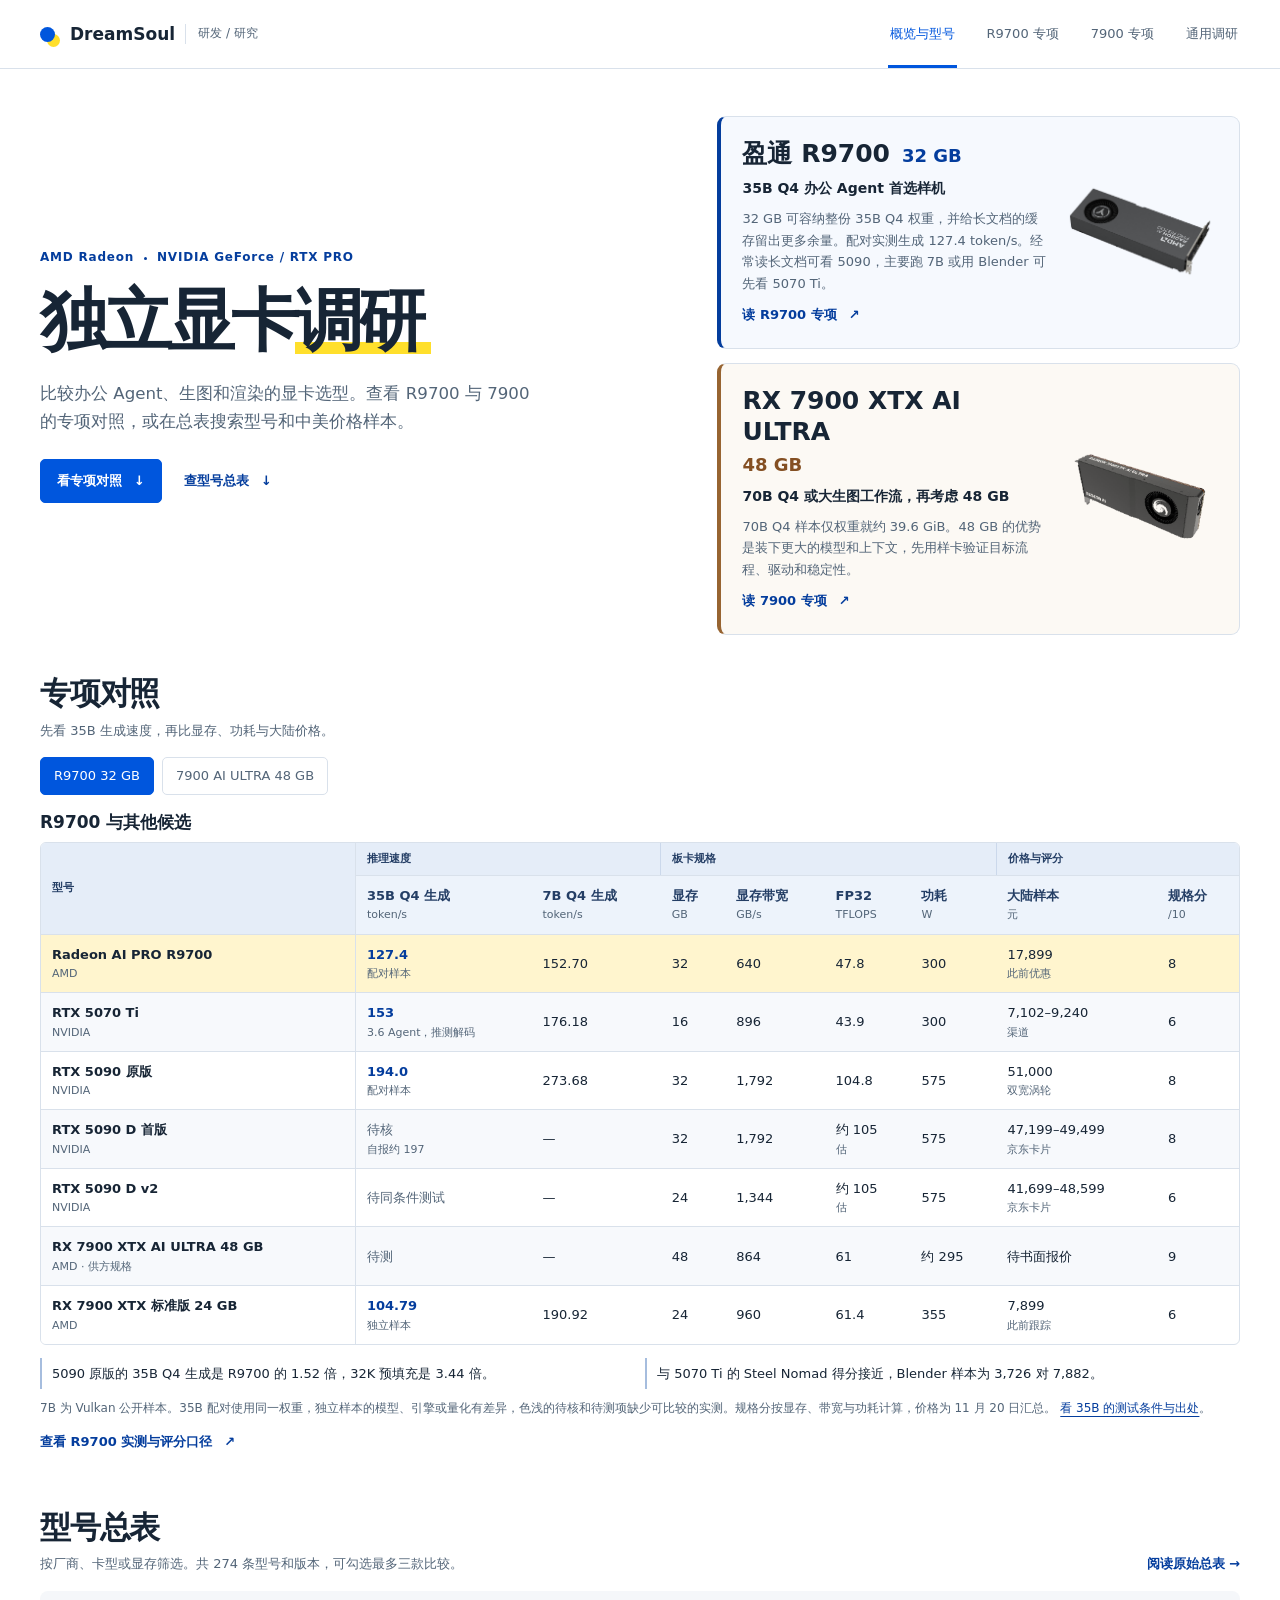
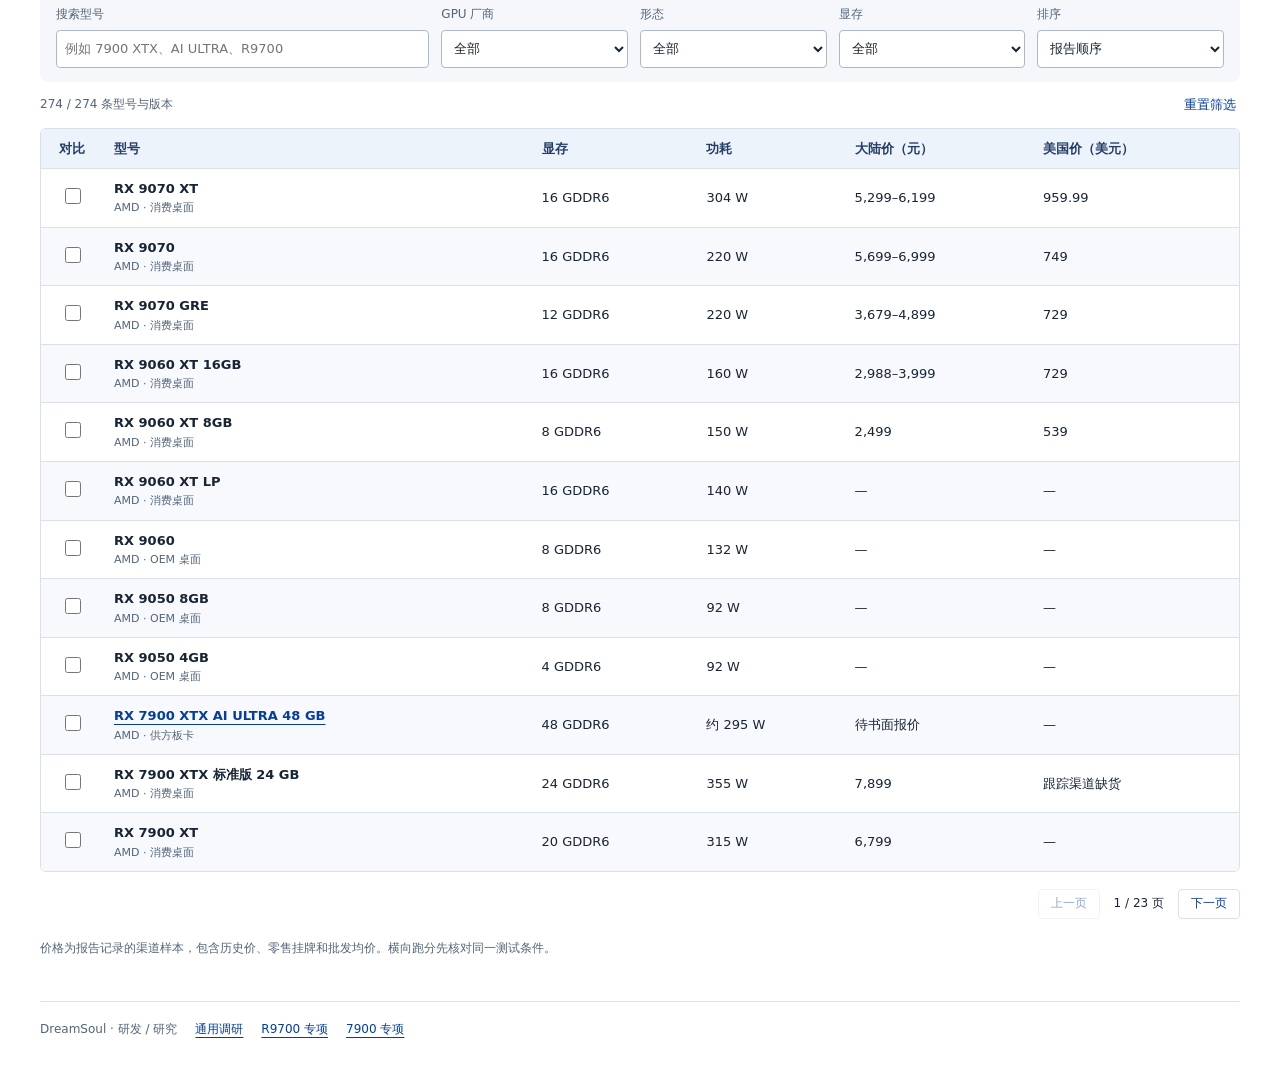
==== commit 50eca96f: "Clarify GPU comparisons and 35B benchmark evidence" ====
--- a/index.html
+++ b/index.html
@@ -28,21 +28,29 @@
     </div>
     <div class="special-links" aria-label="两项专项调研">
       <article class="special-card">
-        <h2>盈通 R9700 <span>32 GB</span></h2>
-        <p>35B Q4 办公 Agent 的样机基线。和 5070 Ti 比显存余量，和三款 5090 比处理速度与整机成本。</p>
-        <a class="secondary" href="r9700.html#comparison">读 R9700 专项 <span aria-hidden="true">↗</span></a>
+        <div class="special-copy">
+          <h2>盈通 R9700 <span>32 GB</span></h2>
+          <p class="verdict">35B Q4 办公 Agent 首选样机</p>
+          <p>32 GB 可容纳整份 35B Q4 权重，并给长文档的缓存留出更多余量。配对实测生成 127.4 token/s。经常读长文档可看 5090，主要跑 7B 或用 Blender 可先看 5070 Ti。</p>
+          <a class="secondary" href="r9700.html#comparison">读 R9700 专项 <span aria-hidden="true">↗</span></a>
+        </div>
+        <img class="board-image" src="r9700-board.png" width="620" height="419" alt="盈通 Radeon AI PRO R9700 32 GB 数算版 WA 涡轮板卡">
       </article>
       <article class="special-card capacity-card">
-        <h2>RX 7900 XTX AI ULTRA <span>48 GB</span></h2>
-        <p>面向 70B Q4、长上下文和多模型驻留。对照标准 24 GB、R9700 和 NVIDIA 候选。</p>
-        <a class="secondary" href="rx7900.html#comparison">读 7900 专项 <span aria-hidden="true">↗</span></a>
+        <div class="special-copy">
+          <h2>RX 7900 XTX AI ULTRA <span>48 GB</span></h2>
+          <p class="verdict">70B Q4 或大生图工作流，再考虑 48 GB</p>
+          <p>70B Q4 样本仅权重就约 39.6 GiB。48 GB 的优势是装下更大的模型和上下文，先用样卡验证目标流程、驱动和稳定性。</p>
+          <a class="secondary" href="rx7900.html#comparison">读 7900 专项 <span aria-hidden="true">↗</span></a>
+        </div>
+        <img class="board-image" src="rx7900-board.png" width="459" height="310" alt="RX 7900 XTX AI ULTRA 48 GB 规格书所示涡轮板卡">
       </article>
     </div>
   </section>
 
   <section class="quick-compare" id="quick-compare" aria-labelledby="quick-title">
     <header class="section-head">
-      <div><h2 id="quick-title">专项对照</h2><p>并排核对算力、显存、推理和价格。高亮当前基准卡。</p></div>
+      <div><h2 id="quick-title">专项对照</h2><p>先看 35B 生成速度，再比显存、功耗与大陆价格。</p></div>
     </header>
     <div class="view-buttons" role="group" aria-label="选择基准显卡" hidden>
       <button type="button" data-special="r9700" aria-pressed="true" aria-controls="compare-r9700">R9700 32 GB</button>
@@ -50,12 +58,12 @@
     </div>
     <section class="comparison-panel" id="compare-r9700" data-special-panel="r9700">
       <h3>R9700 与其他候选</h3>
-      <div class="table-scroll focus-scroll" tabindex="0" role="region" aria-label="Radeon AI PRO R9700 对照表"><table class="focus-table"><thead><tr><th scope="col">型号</th><th scope="col">显存<small>GB</small></th><th scope="col">显存带宽<small>GB/s</small></th><th scope="col">FP32<small>TFLOPS</small></th><th scope="col">功耗<small>W</small></th><th scope="col">7B Q4 生成<small>token/s</small></th><th scope="col">35B Q4 生成<small>token/s</small></th><th scope="col">大陆样本<small>元</small></th><th scope="col">规格分<small>/10</small></th></tr></thead><tbody><tr class="focus-row"><th scope="row"><span>Radeon AI PRO R9700</span><small>AMD</small></th><td>32</td><td>640</td><td>47.8</td><td>300</td><td>152.70</td><td>127.4<small>配对样本</small></td><td>17,899<small>此前优惠</small></td><td>8</td></tr><tr><th scope="row"><span>RTX 5070 Ti</span><small>NVIDIA</small></th><td>16</td><td>896</td><td>43.9</td><td>300</td><td>176.18</td><td>通常需卸载</td><td>7,102–9,240<small>渠道</small></td><td>6</td></tr><tr><th scope="row"><span>RTX 5090 原版</span><small>NVIDIA</small></th><td>32</td><td>1,792</td><td>104.8</td><td>575</td><td>273.68</td><td>194.0<small>配对样本</small></td><td>51,000<small>双宽涡轮</small></td><td>8</td></tr><tr><th scope="row"><span>RTX 5090 D 首版</span><small>NVIDIA</small></th><td>32</td><td>1,792</td><td>约 105<small>估</small></td><td>575</td><td>—</td><td>待同条件测试</td><td>47,199–49,499<small>京东卡片</small></td><td>8</td></tr><tr><th scope="row"><span>RTX 5090 D v2</span><small>NVIDIA</small></th><td>24</td><td>1,344</td><td>约 105<small>估</small></td><td>575</td><td>—</td><td>待同条件测试</td><td>41,699–48,599<small>京东卡片</small></td><td>6</td></tr><tr><th scope="row"><span>RX 7900 XTX AI ULTRA 48 GB</span><small>AMD · 供方规格</small></th><td>48</td><td>864</td><td>61</td><td>约 295</td><td>—</td><td>待测</td><td>待书面报价</td><td>9</td></tr><tr><th scope="row"><span>RX 7900 XTX 标准版 24 GB</span><small>AMD</small></th><td>24</td><td>960</td><td>61.4</td><td>355</td><td>190.92</td><td>104.79<small>独立样本</small></td><td>7,899<small>此前跟踪</small></td><td>6</td></tr></tbody></table></div><div class="comparison-insights"><p>5090 原版的 35B Q4 生成是 R9700 的 1.52 倍，32K 预填充是 3.44 倍。</p><p>与 5070 Ti 的 Steel Nomad 得分接近，Blender 样本为 3,726 对 7,882。</p></div><p class="comparison-note">7B 为同类 Vulkan 公开样本。35B 配对为同一权重的 CUDA／Vulkan 结果，独立样本采用不同量化。— 表示缺可比数据。规格分按 35B 显存、带宽与功耗计算，价格为 11 月 20 日所汇总的挂牌、渠道及较早优惠样本。</p>
+      <div class="table-scroll focus-scroll" tabindex="0" role="region" aria-label="Radeon AI PRO R9700 对照表"><table class="focus-table"><thead><tr class="metric-group"><th class="model-column" scope="col" rowspan="2">型号</th><th scope="colgroup" colspan="2">推理速度</th><th scope="colgroup" colspan="4">板卡规格</th><th scope="colgroup" colspan="2">价格与评分</th></tr><tr><th scope="col">35B Q4 生成<small>token/s</small></th><th scope="col">7B Q4 生成<small>token/s</small></th><th scope="col">显存<small>GB</small></th><th scope="col">显存带宽<small>GB/s</small></th><th scope="col">FP32<small>TFLOPS</small></th><th scope="col">功耗<small>W</small></th><th scope="col">大陆样本<small>元</small></th><th scope="col">规格分<small>/10</small></th></tr></thead><tbody><tr class="focus-row"><th scope="row"><span>Radeon AI PRO R9700</span><small>AMD</small></th><td class="decode-cell">127.4<small>配对样本</small></td><td>152.70</td><td>32</td><td>640</td><td>47.8</td><td>300</td><td>17,899<small>此前优惠</small></td><td>8</td></tr><tr><th scope="row"><span>RTX 5070 Ti</span><small>NVIDIA</small></th><td class="decode-cell">153<small>3.6 Agent，推测解码</small></td><td>176.18</td><td>16</td><td>896</td><td>43.9</td><td>300</td><td>7,102–9,240<small>渠道</small></td><td>6</td></tr><tr><th scope="row"><span>RTX 5090 原版</span><small>NVIDIA</small></th><td class="decode-cell">194.0<small>配对样本</small></td><td>273.68</td><td>32</td><td>1,792</td><td>104.8</td><td>575</td><td>51,000<small>双宽涡轮</small></td><td>8</td></tr><tr><th scope="row"><span>RTX 5090 D 首版</span><small>NVIDIA</small></th><td class="decode-unconfirmed">待核<small>自报约 197</small></td><td>—</td><td>32</td><td>1,792</td><td>约 105<small>估</small></td><td>575</td><td>47,199–49,499<small>京东卡片</small></td><td>8</td></tr><tr><th scope="row"><span>RTX 5090 D v2</span><small>NVIDIA</small></th><td class="decode-unconfirmed">待同条件测试</td><td>—</td><td>24</td><td>1,344</td><td>约 105<small>估</small></td><td>575</td><td>41,699–48,599<small>京东卡片</small></td><td>6</td></tr><tr><th scope="row"><span>RX 7900 XTX AI ULTRA 48 GB</span><small>AMD · 供方规格</small></th><td class="decode-unconfirmed">待测</td><td>—</td><td>48</td><td>864</td><td>61</td><td>约 295</td><td>待书面报价</td><td>9</td></tr><tr><th scope="row"><span>RX 7900 XTX 标准版 24 GB</span><small>AMD</small></th><td class="decode-cell">104.79<small>独立样本</small></td><td>190.92</td><td>24</td><td>960</td><td>61.4</td><td>355</td><td>7,899<small>此前跟踪</small></td><td>6</td></tr></tbody></table></div><div class="comparison-insights"><p>5090 原版的 35B Q4 生成是 R9700 的 1.52 倍，32K 预填充是 3.44 倍。</p><p>与 5070 Ti 的 Steel Nomad 得分接近，Blender 样本为 3,726 对 7,882。</p></div><p class="comparison-note">7B 为 Vulkan 公开样本。35B 配对使用同一权重，独立样本的模型、引擎或量化有差异，色浅的待核和待测项缺少可比较的实测。规格分按显存、带宽与功耗计算，价格为 11 月 20 日汇总。 <a href="rx7900.html#decode-evidence">看 35B 的测试条件与出处</a>。</p>
       <a class="secondary" href="r9700.html#comparison">查看 R9700 实测与评分口径 <span aria-hidden="true">↗</span></a>
     </section>
     <section class="comparison-panel" id="compare-rx7900" data-special-panel="rx7900">
       <h3>7900 AI ULTRA 与其他候选</h3>
-      <div class="table-scroll focus-scroll" tabindex="0" role="region" aria-label="RX 7900 XTX AI ULTRA 对照表"><table class="focus-table"><thead><tr><th scope="col">型号</th><th scope="col">显存<small>GB</small></th><th scope="col">显存带宽<small>GB/s</small></th><th scope="col">FP32<small>TFLOPS</small></th><th scope="col">功耗<small>W</small></th><th scope="col">7B Q4 生成<small>token/s</small></th><th scope="col">35B Q4 生成<small>token/s</small></th><th scope="col">大陆样本<small>元</small></th><th scope="col">规格分<small>/10</small></th></tr></thead><tbody><tr class="focus-row"><th scope="row"><span>RX 7900 XTX AI ULTRA 48 GB</span><small>AMD · 供方规格</small></th><td>48</td><td>864</td><td>61</td><td>约 295</td><td>—</td><td>待测</td><td>待书面报价</td><td>9</td></tr><tr><th scope="row"><span>Radeon AI PRO R9700</span><small>AMD</small></th><td>32</td><td>640</td><td>47.8</td><td>300</td><td>152.70</td><td>127.4<small>配对样本</small></td><td>17,899<small>此前优惠</small></td><td>8</td></tr><tr><th scope="row"><span>RTX 5070 Ti</span><small>NVIDIA</small></th><td>16</td><td>896</td><td>43.9</td><td>300</td><td>176.18</td><td>通常需卸载</td><td>7,102–9,240<small>渠道</small></td><td>6</td></tr><tr><th scope="row"><span>RTX 5090 原版</span><small>NVIDIA</small></th><td>32</td><td>1,792</td><td>104.8</td><td>575</td><td>273.68</td><td>194.0<small>配对样本</small></td><td>51,000<small>双宽涡轮</small></td><td>8</td></tr><tr><th scope="row"><span>RTX 5090 D 首版</span><small>NVIDIA</small></th><td>32</td><td>1,792</td><td>约 105<small>估</small></td><td>575</td><td>—</td><td>待同条件测试</td><td>47,199–49,499<small>京东卡片</small></td><td>8</td></tr><tr><th scope="row"><span>RTX 5090 D v2</span><small>NVIDIA</small></th><td>24</td><td>1,344</td><td>约 105<small>估</small></td><td>575</td><td>—</td><td>待同条件测试</td><td>41,699–48,599<small>京东卡片</small></td><td>6</td></tr><tr><th scope="row"><span>RX 7900 XTX 标准版 24 GB</span><small>AMD</small></th><td>24</td><td>960</td><td>61.4</td><td>355</td><td>190.92</td><td>104.79<small>独立样本</small></td><td>7,899<small>此前跟踪</small></td><td>6</td></tr></tbody></table></div><div class="comparison-insights"><p>48 GB 比 R9700 多 16 GB，可验证 70B Q4、较大生图流程和多模型驻留。</p><p>48 GB 版的实卡跑分和书面报价待补。24 GB 标准版的实测单独列出。</p></div><p class="comparison-note">7B 为同类 Vulkan 公开样本。35B 配对为同一权重的 CUDA／Vulkan 结果，独立样本采用不同量化。— 表示缺可比数据。规格分按 35B 显存、带宽与功耗计算，价格为 11 月 20 日所汇总的挂牌、渠道及较早优惠样本。</p>
+      <div class="table-scroll focus-scroll" tabindex="0" role="region" aria-label="RX 7900 XTX AI ULTRA 对照表"><table class="focus-table"><thead><tr class="metric-group"><th class="model-column" scope="col" rowspan="2">型号</th><th scope="colgroup" colspan="2">推理速度</th><th scope="colgroup" colspan="4">板卡规格</th><th scope="colgroup" colspan="2">价格与评分</th></tr><tr><th scope="col">35B Q4 生成<small>token/s</small></th><th scope="col">7B Q4 生成<small>token/s</small></th><th scope="col">显存<small>GB</small></th><th scope="col">显存带宽<small>GB/s</small></th><th scope="col">FP32<small>TFLOPS</small></th><th scope="col">功耗<small>W</small></th><th scope="col">大陆样本<small>元</small></th><th scope="col">规格分<small>/10</small></th></tr></thead><tbody><tr class="focus-row"><th scope="row"><span>RX 7900 XTX AI ULTRA 48 GB</span><small>AMD · 供方规格</small></th><td class="decode-unconfirmed">待测</td><td>—</td><td>48</td><td>864</td><td>61</td><td>约 295</td><td>待书面报价</td><td>9</td></tr><tr><th scope="row"><span>Radeon AI PRO R9700</span><small>AMD</small></th><td class="decode-cell">127.4<small>配对样本</small></td><td>152.70</td><td>32</td><td>640</td><td>47.8</td><td>300</td><td>17,899<small>此前优惠</small></td><td>8</td></tr><tr><th scope="row"><span>RTX 5070 Ti</span><small>NVIDIA</small></th><td class="decode-cell">153<small>3.6 Agent，推测解码</small></td><td>176.18</td><td>16</td><td>896</td><td>43.9</td><td>300</td><td>7,102–9,240<small>渠道</small></td><td>6</td></tr><tr><th scope="row"><span>RTX 5090 原版</span><small>NVIDIA</small></th><td class="decode-cell">194.0<small>配对样本</small></td><td>273.68</td><td>32</td><td>1,792</td><td>104.8</td><td>575</td><td>51,000<small>双宽涡轮</small></td><td>8</td></tr><tr><th scope="row"><span>RTX 5090 D 首版</span><small>NVIDIA</small></th><td class="decode-unconfirmed">待核<small>自报约 197</small></td><td>—</td><td>32</td><td>1,792</td><td>约 105<small>估</small></td><td>575</td><td>47,199–49,499<small>京东卡片</small></td><td>8</td></tr><tr><th scope="row"><span>RTX 5090 D v2</span><small>NVIDIA</small></th><td class="decode-unconfirmed">待同条件测试</td><td>—</td><td>24</td><td>1,344</td><td>约 105<small>估</small></td><td>575</td><td>41,699–48,599<small>京东卡片</small></td><td>6</td></tr><tr><th scope="row"><span>RX 7900 XTX 标准版 24 GB</span><small>AMD</small></th><td class="decode-cell">104.79<small>独立样本</small></td><td>190.92</td><td>24</td><td>960</td><td>61.4</td><td>355</td><td>7,899<small>此前跟踪</small></td><td>6</td></tr></tbody></table></div><div class="comparison-insights"><p>48 GB 比 R9700 多 16 GB，可验证 70B Q4、较大生图流程和多模型驻留。</p><p>48 GB 版的实卡跑分和书面报价待补。24 GB 标准版的实测单独列出。</p></div><p class="comparison-note">7B 为 Vulkan 公开样本。35B 配对使用同一权重，独立样本的模型、引擎或量化有差异，色浅的待核和待测项缺少可比较的实测。规格分按显存、带宽与功耗计算，价格为 11 月 20 日汇总。 <a href="rx7900.html#decode-evidence">看 35B 的测试条件与出处</a>。</p>
       <a class="secondary" href="rx7900.html#comparison">查看 7900 规格与验收条件 <span aria-hidden="true">↗</span></a>
     </section>
   </section>
--- a/style.css
+++ b/style.css
@@ -50,12 +50,14 @@
 .secondary:hover { text-decoration: underline; }
 .compact { padding: 6px 12px; }
 .special-links { display: grid; gap: 14px; }
-.special-card { padding: 19px 22px; border: 1px solid var(--line); border-left: 4px solid var(--deep-blue); border-radius: 8px; background: #f6f9fe; }
+.special-card { display: grid; grid-template-columns: minmax(0, 1fr) minmax(116px, 32%); align-items: center; gap: 16px; padding: 21px; border: 1px solid var(--line); border-left: 4px solid var(--deep-blue); border-radius: 9px; background: #f6f9fe; }
 .special-card.capacity-card { border-left-color: #976431; background: #fcf9f4; }
 .special-card h2 { display: flex; flex-wrap: wrap; align-items: baseline; gap: 7px 12px; margin: 0 0 8px; font-size: clamp(17px, 2vw, 25px); }
 .special-card h2 span { font-size: .72em; color: var(--deep-blue); font-weight: 650; }
 .capacity-card h2 span { color: #844f22; }
 .special-card p { margin: 0 0 8px; color: var(--muted); font-size: 13px; }
+.special-card .verdict { color: var(--ink); font-size: 14px; font-weight: 740; }
+.board-image { width: 100%; height: auto; mix-blend-mode: multiply; }
 .quick-compare { margin: 0 0 24px; }
 .view-buttons { display: flex; flex-wrap: wrap; gap: 8px; margin: 12px 0 17px; }
 .view-buttons button { padding: 7px 13px; border: 1px solid var(--line); border-radius: 5px; background: var(--white); color: var(--muted); font-size: 13px; }
@@ -66,7 +68,11 @@
 .comparison-panel h3 { margin: 0 0 9px; font-size: 17px; }
 .focus-table { min-width: 895px; }
 .focus-table th, .focus-table td { vertical-align: middle; }
-.focus-table th:first-child { position: sticky; left: 0; z-index: 1; min-width: 142px; border-right: 1px solid var(--line); }
+.focus-table .model-column, .focus-table tbody th { position: sticky; left: 0; z-index: 1; min-width: 142px; border-right: 1px solid var(--line); }
+.focus-table .metric-group th { font-size: 11px; font-weight: 720; padding-block: 7px; background: #e5edf8; }
+.focus-table thead th[scope="colgroup"] { border-left: 1px solid #cbd8eb; }
+.focus-table .decode-cell { color: var(--deep-blue); font-weight: 750; }
+.focus-table .decode-unconfirmed { color: var(--muted); }
 .focus-table tbody th { background: #fff; }
 .focus-table tbody tr:nth-child(even) th { background: #f7f9fc; }
 .focus-table tbody .focus-row > * { background: #fff5ce; }
@@ -152,7 +158,8 @@
   .topbar nav a { font-size: 12px; }
   .hero { grid-template-columns: minmax(0, 1fr); padding: 33px 0 27px; gap: 24px; }
   .hero h1 { margin: 12px 0 15px; font-size: clamp(37px, 9vw, 59px); }
-  .special-card { padding: 14px 16px; }
+  .special-card { grid-template-columns: minmax(0, 1fr) minmax(90px, 28%); gap: 10px; padding: 14px 15px; }
+  .special-card h2 { font-size: 17px; }
   .comparison-insights { grid-template-columns: 1fr; gap: 5px; }
   .focus-table tbody th:first-child { min-width: 124px; max-width: 140px; }
   .footer { flex-wrap: wrap; }
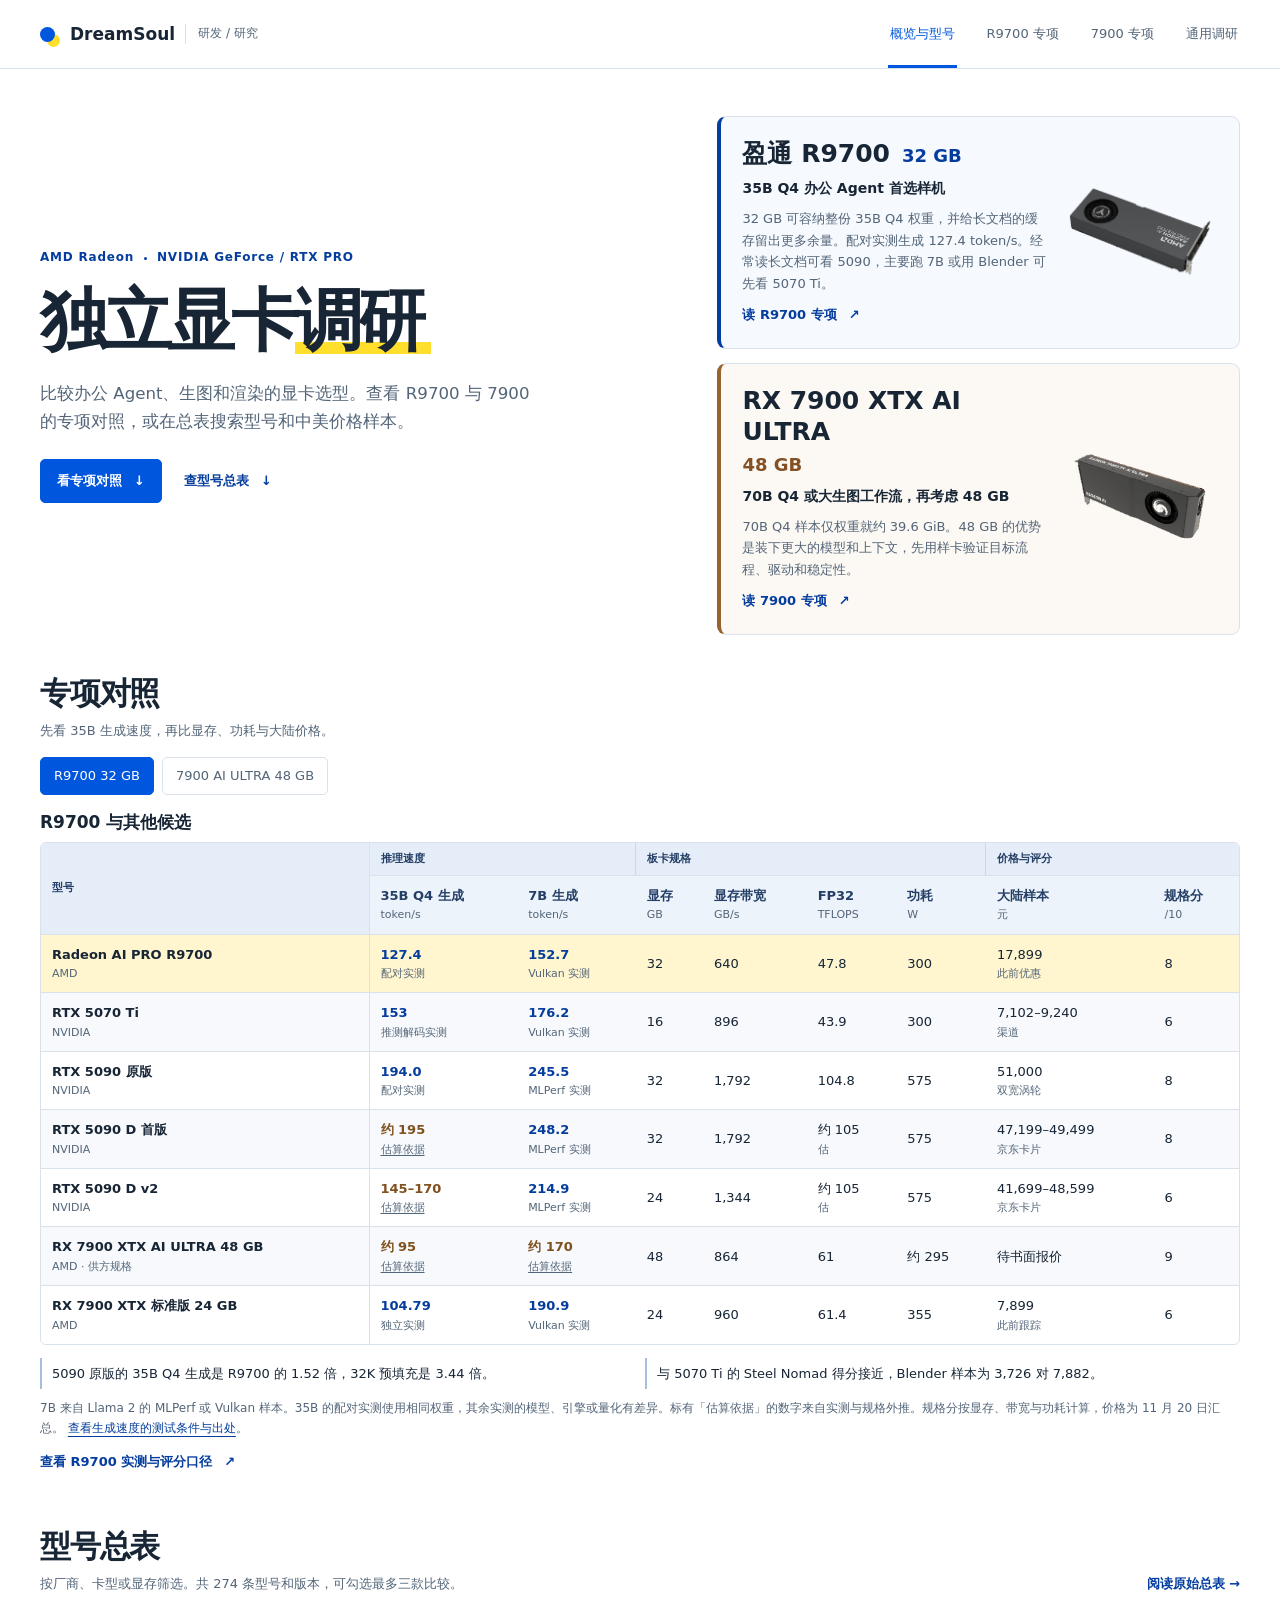
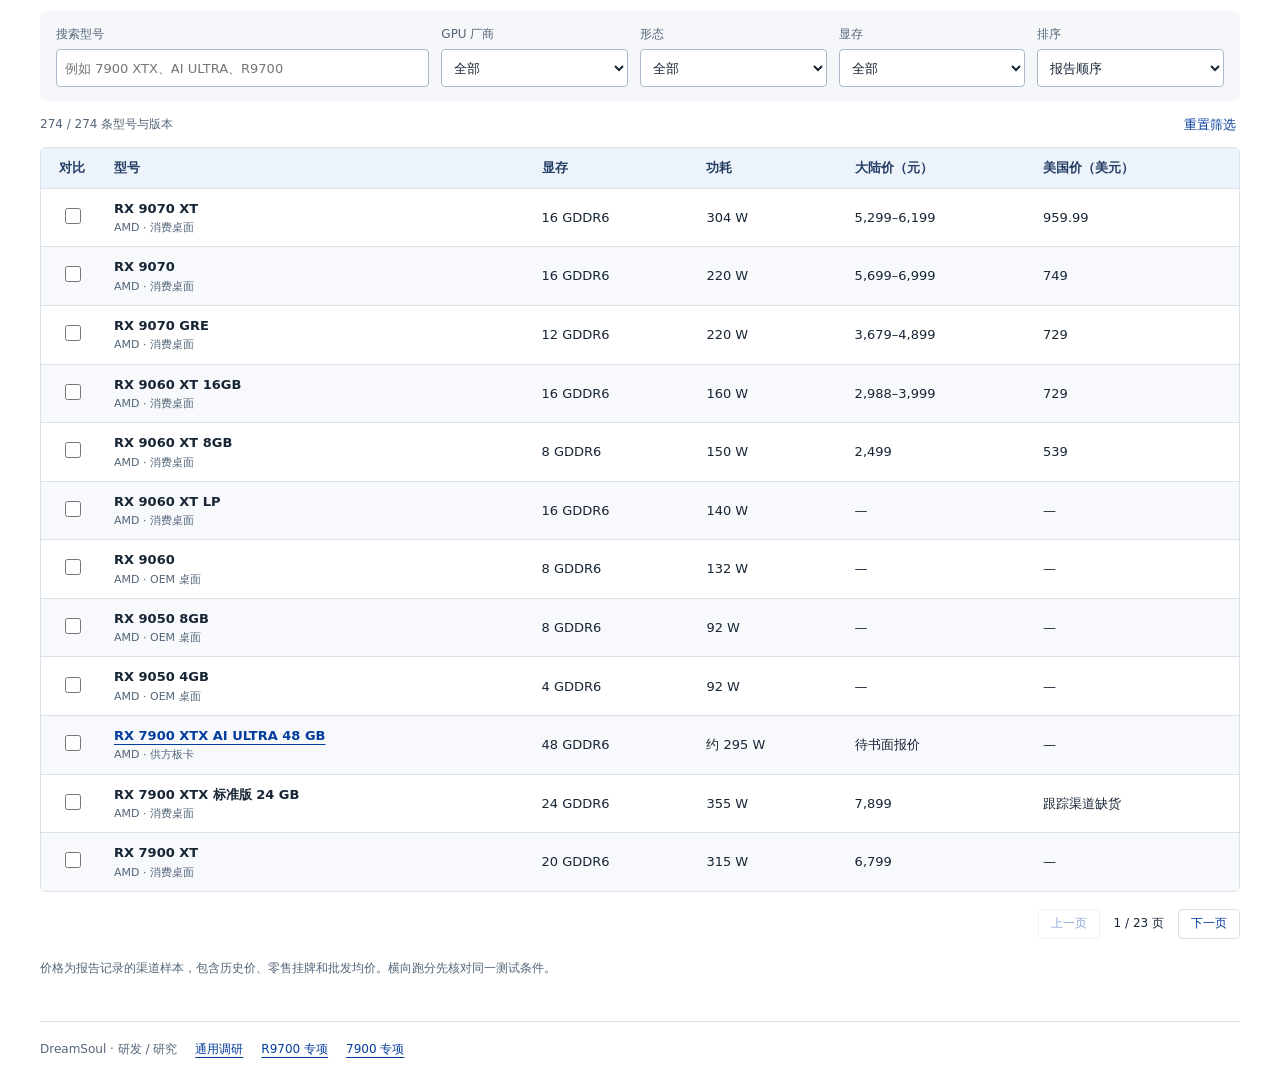
==== commit e3abc76b: "Fill GPU comparison benchmarks with measured and estimated throughput" ====
--- a/index.html
+++ b/index.html
@@ -58,12 +58,12 @@
     </div>
     <section class="comparison-panel" id="compare-r9700" data-special-panel="r9700">
       <h3>R9700 与其他候选</h3>
-      <div class="table-scroll focus-scroll" tabindex="0" role="region" aria-label="Radeon AI PRO R9700 对照表"><table class="focus-table"><thead><tr class="metric-group"><th class="model-column" scope="col" rowspan="2">型号</th><th scope="colgroup" colspan="2">推理速度</th><th scope="colgroup" colspan="4">板卡规格</th><th scope="colgroup" colspan="2">价格与评分</th></tr><tr><th scope="col">35B Q4 生成<small>token/s</small></th><th scope="col">7B Q4 生成<small>token/s</small></th><th scope="col">显存<small>GB</small></th><th scope="col">显存带宽<small>GB/s</small></th><th scope="col">FP32<small>TFLOPS</small></th><th scope="col">功耗<small>W</small></th><th scope="col">大陆样本<small>元</small></th><th scope="col">规格分<small>/10</small></th></tr></thead><tbody><tr class="focus-row"><th scope="row"><span>Radeon AI PRO R9700</span><small>AMD</small></th><td class="decode-cell">127.4<small>配对样本</small></td><td>152.70</td><td>32</td><td>640</td><td>47.8</td><td>300</td><td>17,899<small>此前优惠</small></td><td>8</td></tr><tr><th scope="row"><span>RTX 5070 Ti</span><small>NVIDIA</small></th><td class="decode-cell">153<small>3.6 Agent，推测解码</small></td><td>176.18</td><td>16</td><td>896</td><td>43.9</td><td>300</td><td>7,102–9,240<small>渠道</small></td><td>6</td></tr><tr><th scope="row"><span>RTX 5090 原版</span><small>NVIDIA</small></th><td class="decode-cell">194.0<small>配对样本</small></td><td>273.68</td><td>32</td><td>1,792</td><td>104.8</td><td>575</td><td>51,000<small>双宽涡轮</small></td><td>8</td></tr><tr><th scope="row"><span>RTX 5090 D 首版</span><small>NVIDIA</small></th><td class="decode-unconfirmed">待核<small>自报约 197</small></td><td>—</td><td>32</td><td>1,792</td><td>约 105<small>估</small></td><td>575</td><td>47,199–49,499<small>京东卡片</small></td><td>8</td></tr><tr><th scope="row"><span>RTX 5090 D v2</span><small>NVIDIA</small></th><td class="decode-unconfirmed">待同条件测试</td><td>—</td><td>24</td><td>1,344</td><td>约 105<small>估</small></td><td>575</td><td>41,699–48,599<small>京东卡片</small></td><td>6</td></tr><tr><th scope="row"><span>RX 7900 XTX AI ULTRA 48 GB</span><small>AMD · 供方规格</small></th><td class="decode-unconfirmed">待测</td><td>—</td><td>48</td><td>864</td><td>61</td><td>约 295</td><td>待书面报价</td><td>9</td></tr><tr><th scope="row"><span>RX 7900 XTX 标准版 24 GB</span><small>AMD</small></th><td class="decode-cell">104.79<small>独立样本</small></td><td>190.92</td><td>24</td><td>960</td><td>61.4</td><td>355</td><td>7,899<small>此前跟踪</small></td><td>6</td></tr></tbody></table></div><div class="comparison-insights"><p>5090 原版的 35B Q4 生成是 R9700 的 1.52 倍，32K 预填充是 3.44 倍。</p><p>与 5070 Ti 的 Steel Nomad 得分接近，Blender 样本为 3,726 对 7,882。</p></div><p class="comparison-note">7B 为 Vulkan 公开样本。35B 配对使用同一权重，独立样本的模型、引擎或量化有差异，色浅的待核和待测项缺少可比较的实测。规格分按显存、带宽与功耗计算，价格为 11 月 20 日汇总。 <a href="rx7900.html#decode-evidence">看 35B 的测试条件与出处</a>。</p>
+      <div class="table-scroll focus-scroll" tabindex="0" role="region" aria-label="Radeon AI PRO R9700 对照表"><table class="focus-table"><thead><tr class="metric-group"><th class="model-column" scope="col" rowspan="2">型号</th><th scope="colgroup" colspan="2">推理速度</th><th scope="colgroup" colspan="4">板卡规格</th><th scope="colgroup" colspan="2">价格与评分</th></tr><tr><th scope="col">35B Q4 生成<small>token/s</small></th><th scope="col">7B 生成<small>token/s</small></th><th scope="col">显存<small>GB</small></th><th scope="col">显存带宽<small>GB/s</small></th><th scope="col">FP32<small>TFLOPS</small></th><th scope="col">功耗<small>W</small></th><th scope="col">大陆样本<small>元</small></th><th scope="col">规格分<small>/10</small></th></tr></thead><tbody><tr class="focus-row"><th scope="row"><span>Radeon AI PRO R9700</span><small>AMD</small></th><td class="decode-cell">127.4<small>配对实测</small></td><td class="decode-cell">152.7<small>Vulkan 实测</small></td><td>32</td><td>640</td><td>47.8</td><td>300</td><td>17,899<small>此前优惠</small></td><td>8</td></tr><tr><th scope="row"><span>RTX 5070 Ti</span><small>NVIDIA</small></th><td class="decode-cell">153<small>推测解码实测</small></td><td class="decode-cell">176.2<small>Vulkan 实测</small></td><td>16</td><td>896</td><td>43.9</td><td>300</td><td>7,102–9,240<small>渠道</small></td><td>6</td></tr><tr><th scope="row"><span>RTX 5090 原版</span><small>NVIDIA</small></th><td class="decode-cell">194.0<small>配对实测</small></td><td class="decode-cell">245.5<small>MLPerf 实测</small></td><td>32</td><td>1,792</td><td>104.8</td><td>575</td><td>51,000<small>双宽涡轮</small></td><td>8</td></tr><tr><th scope="row"><span>RTX 5090 D 首版</span><small>NVIDIA</small></th><td class="decode-estimate">约 195<small><a href="rx7900.html#decode-evidence">估算依据</a></small></td><td class="decode-cell">248.2<small>MLPerf 实测</small></td><td>32</td><td>1,792</td><td>约 105<small>估</small></td><td>575</td><td>47,199–49,499<small>京东卡片</small></td><td>8</td></tr><tr><th scope="row"><span>RTX 5090 D v2</span><small>NVIDIA</small></th><td class="decode-estimate">145–170<small><a href="rx7900.html#decode-evidence">估算依据</a></small></td><td class="decode-cell">214.9<small>MLPerf 实测</small></td><td>24</td><td>1,344</td><td>约 105<small>估</small></td><td>575</td><td>41,699–48,599<small>京东卡片</small></td><td>6</td></tr><tr><th scope="row"><span>RX 7900 XTX AI ULTRA 48 GB</span><small>AMD · 供方规格</small></th><td class="decode-estimate">约 95<small><a href="rx7900.html#decode-evidence">估算依据</a></small></td><td class="decode-estimate">约 170<small><a href="rx7900.html#decode-evidence">估算依据</a></small></td><td>48</td><td>864</td><td>61</td><td>约 295</td><td>待书面报价</td><td>9</td></tr><tr><th scope="row"><span>RX 7900 XTX 标准版 24 GB</span><small>AMD</small></th><td class="decode-cell">104.79<small>独立实测</small></td><td class="decode-cell">190.9<small>Vulkan 实测</small></td><td>24</td><td>960</td><td>61.4</td><td>355</td><td>7,899<small>此前跟踪</small></td><td>6</td></tr></tbody></table></div><div class="comparison-insights"><p>5090 原版的 35B Q4 生成是 R9700 的 1.52 倍，32K 预填充是 3.44 倍。</p><p>与 5070 Ti 的 Steel Nomad 得分接近，Blender 样本为 3,726 对 7,882。</p></div><p class="comparison-note">7B 来自 Llama 2 的 MLPerf 或 Vulkan 样本。35B 的配对实测使用相同权重，其余实测的模型、引擎或量化有差异。标有「估算依据」的数字来自实测与规格外推。规格分按显存、带宽与功耗计算，价格为 11 月 20 日汇总。 <a href="rx7900.html#decode-evidence">查看生成速度的测试条件与出处</a>。</p>
       <a class="secondary" href="r9700.html#comparison">查看 R9700 实测与评分口径 <span aria-hidden="true">↗</span></a>
     </section>
     <section class="comparison-panel" id="compare-rx7900" data-special-panel="rx7900">
       <h3>7900 AI ULTRA 与其他候选</h3>
-      <div class="table-scroll focus-scroll" tabindex="0" role="region" aria-label="RX 7900 XTX AI ULTRA 对照表"><table class="focus-table"><thead><tr class="metric-group"><th class="model-column" scope="col" rowspan="2">型号</th><th scope="colgroup" colspan="2">推理速度</th><th scope="colgroup" colspan="4">板卡规格</th><th scope="colgroup" colspan="2">价格与评分</th></tr><tr><th scope="col">35B Q4 生成<small>token/s</small></th><th scope="col">7B Q4 生成<small>token/s</small></th><th scope="col">显存<small>GB</small></th><th scope="col">显存带宽<small>GB/s</small></th><th scope="col">FP32<small>TFLOPS</small></th><th scope="col">功耗<small>W</small></th><th scope="col">大陆样本<small>元</small></th><th scope="col">规格分<small>/10</small></th></tr></thead><tbody><tr class="focus-row"><th scope="row"><span>RX 7900 XTX AI ULTRA 48 GB</span><small>AMD · 供方规格</small></th><td class="decode-unconfirmed">待测</td><td>—</td><td>48</td><td>864</td><td>61</td><td>约 295</td><td>待书面报价</td><td>9</td></tr><tr><th scope="row"><span>Radeon AI PRO R9700</span><small>AMD</small></th><td class="decode-cell">127.4<small>配对样本</small></td><td>152.70</td><td>32</td><td>640</td><td>47.8</td><td>300</td><td>17,899<small>此前优惠</small></td><td>8</td></tr><tr><th scope="row"><span>RTX 5070 Ti</span><small>NVIDIA</small></th><td class="decode-cell">153<small>3.6 Agent，推测解码</small></td><td>176.18</td><td>16</td><td>896</td><td>43.9</td><td>300</td><td>7,102–9,240<small>渠道</small></td><td>6</td></tr><tr><th scope="row"><span>RTX 5090 原版</span><small>NVIDIA</small></th><td class="decode-cell">194.0<small>配对样本</small></td><td>273.68</td><td>32</td><td>1,792</td><td>104.8</td><td>575</td><td>51,000<small>双宽涡轮</small></td><td>8</td></tr><tr><th scope="row"><span>RTX 5090 D 首版</span><small>NVIDIA</small></th><td class="decode-unconfirmed">待核<small>自报约 197</small></td><td>—</td><td>32</td><td>1,792</td><td>约 105<small>估</small></td><td>575</td><td>47,199–49,499<small>京东卡片</small></td><td>8</td></tr><tr><th scope="row"><span>RTX 5090 D v2</span><small>NVIDIA</small></th><td class="decode-unconfirmed">待同条件测试</td><td>—</td><td>24</td><td>1,344</td><td>约 105<small>估</small></td><td>575</td><td>41,699–48,599<small>京东卡片</small></td><td>6</td></tr><tr><th scope="row"><span>RX 7900 XTX 标准版 24 GB</span><small>AMD</small></th><td class="decode-cell">104.79<small>独立样本</small></td><td>190.92</td><td>24</td><td>960</td><td>61.4</td><td>355</td><td>7,899<small>此前跟踪</small></td><td>6</td></tr></tbody></table></div><div class="comparison-insights"><p>48 GB 比 R9700 多 16 GB，可验证 70B Q4、较大生图流程和多模型驻留。</p><p>48 GB 版的实卡跑分和书面报价待补。24 GB 标准版的实测单独列出。</p></div><p class="comparison-note">7B 为 Vulkan 公开样本。35B 配对使用同一权重，独立样本的模型、引擎或量化有差异，色浅的待核和待测项缺少可比较的实测。规格分按显存、带宽与功耗计算，价格为 11 月 20 日汇总。 <a href="rx7900.html#decode-evidence">看 35B 的测试条件与出处</a>。</p>
+      <div class="table-scroll focus-scroll" tabindex="0" role="region" aria-label="RX 7900 XTX AI ULTRA 对照表"><table class="focus-table"><thead><tr class="metric-group"><th class="model-column" scope="col" rowspan="2">型号</th><th scope="colgroup" colspan="2">推理速度</th><th scope="colgroup" colspan="4">板卡规格</th><th scope="colgroup" colspan="2">价格与评分</th></tr><tr><th scope="col">35B Q4 生成<small>token/s</small></th><th scope="col">7B 生成<small>token/s</small></th><th scope="col">显存<small>GB</small></th><th scope="col">显存带宽<small>GB/s</small></th><th scope="col">FP32<small>TFLOPS</small></th><th scope="col">功耗<small>W</small></th><th scope="col">大陆样本<small>元</small></th><th scope="col">规格分<small>/10</small></th></tr></thead><tbody><tr class="focus-row"><th scope="row"><span>RX 7900 XTX AI ULTRA 48 GB</span><small>AMD · 供方规格</small></th><td class="decode-estimate">约 95<small><a href="rx7900.html#decode-evidence">估算依据</a></small></td><td class="decode-estimate">约 170<small><a href="rx7900.html#decode-evidence">估算依据</a></small></td><td>48</td><td>864</td><td>61</td><td>约 295</td><td>待书面报价</td><td>9</td></tr><tr><th scope="row"><span>Radeon AI PRO R9700</span><small>AMD</small></th><td class="decode-cell">127.4<small>配对实测</small></td><td class="decode-cell">152.7<small>Vulkan 实测</small></td><td>32</td><td>640</td><td>47.8</td><td>300</td><td>17,899<small>此前优惠</small></td><td>8</td></tr><tr><th scope="row"><span>RTX 5070 Ti</span><small>NVIDIA</small></th><td class="decode-cell">153<small>推测解码实测</small></td><td class="decode-cell">176.2<small>Vulkan 实测</small></td><td>16</td><td>896</td><td>43.9</td><td>300</td><td>7,102–9,240<small>渠道</small></td><td>6</td></tr><tr><th scope="row"><span>RTX 5090 原版</span><small>NVIDIA</small></th><td class="decode-cell">194.0<small>配对实测</small></td><td class="decode-cell">245.5<small>MLPerf 实测</small></td><td>32</td><td>1,792</td><td>104.8</td><td>575</td><td>51,000<small>双宽涡轮</small></td><td>8</td></tr><tr><th scope="row"><span>RTX 5090 D 首版</span><small>NVIDIA</small></th><td class="decode-estimate">约 195<small><a href="rx7900.html#decode-evidence">估算依据</a></small></td><td class="decode-cell">248.2<small>MLPerf 实测</small></td><td>32</td><td>1,792</td><td>约 105<small>估</small></td><td>575</td><td>47,199–49,499<small>京东卡片</small></td><td>8</td></tr><tr><th scope="row"><span>RTX 5090 D v2</span><small>NVIDIA</small></th><td class="decode-estimate">145–170<small><a href="rx7900.html#decode-evidence">估算依据</a></small></td><td class="decode-cell">214.9<small>MLPerf 实测</small></td><td>24</td><td>1,344</td><td>约 105<small>估</small></td><td>575</td><td>41,699–48,599<small>京东卡片</small></td><td>6</td></tr><tr><th scope="row"><span>RX 7900 XTX 标准版 24 GB</span><small>AMD</small></th><td class="decode-cell">104.79<small>独立实测</small></td><td class="decode-cell">190.9<small>Vulkan 实测</small></td><td>24</td><td>960</td><td>61.4</td><td>355</td><td>7,899<small>此前跟踪</small></td><td>6</td></tr></tbody></table></div><div class="comparison-insights"><p>48 GB 比 R9700 多 16 GB，可验证 70B Q4、较大生图流程和多模型驻留。</p><p>48 GB 版的速度按 24 GB 标准版和带宽外推。实卡速度与书面报价仍待验证。</p></div><p class="comparison-note">7B 来自 Llama 2 的 MLPerf 或 Vulkan 样本。35B 的配对实测使用相同权重，其余实测的模型、引擎或量化有差异。标有「估算依据」的数字来自实测与规格外推。规格分按显存、带宽与功耗计算，价格为 11 月 20 日汇总。 <a href="rx7900.html#decode-evidence">查看生成速度的测试条件与出处</a>。</p>
       <a class="secondary" href="rx7900.html#comparison">查看 7900 规格与验收条件 <span aria-hidden="true">↗</span></a>
     </section>
   </section>
--- a/style.css
+++ b/style.css
@@ -72,7 +72,8 @@
 .focus-table .metric-group th { font-size: 11px; font-weight: 720; padding-block: 7px; background: #e5edf8; }
 .focus-table thead th[scope="colgroup"] { border-left: 1px solid #cbd8eb; }
 .focus-table .decode-cell { color: var(--deep-blue); font-weight: 750; }
-.focus-table .decode-unconfirmed { color: var(--muted); }
+.focus-table .decode-estimate { color: #80511e; font-weight: 700; }
+.focus-table .decode-estimate a { color: inherit; text-decoration: underline; text-underline-offset: 2px; }
 .focus-table tbody th { background: #fff; }
 .focus-table tbody tr:nth-child(even) th { background: #f7f9fc; }
 .focus-table tbody .focus-row > * { background: #fff5ce; }
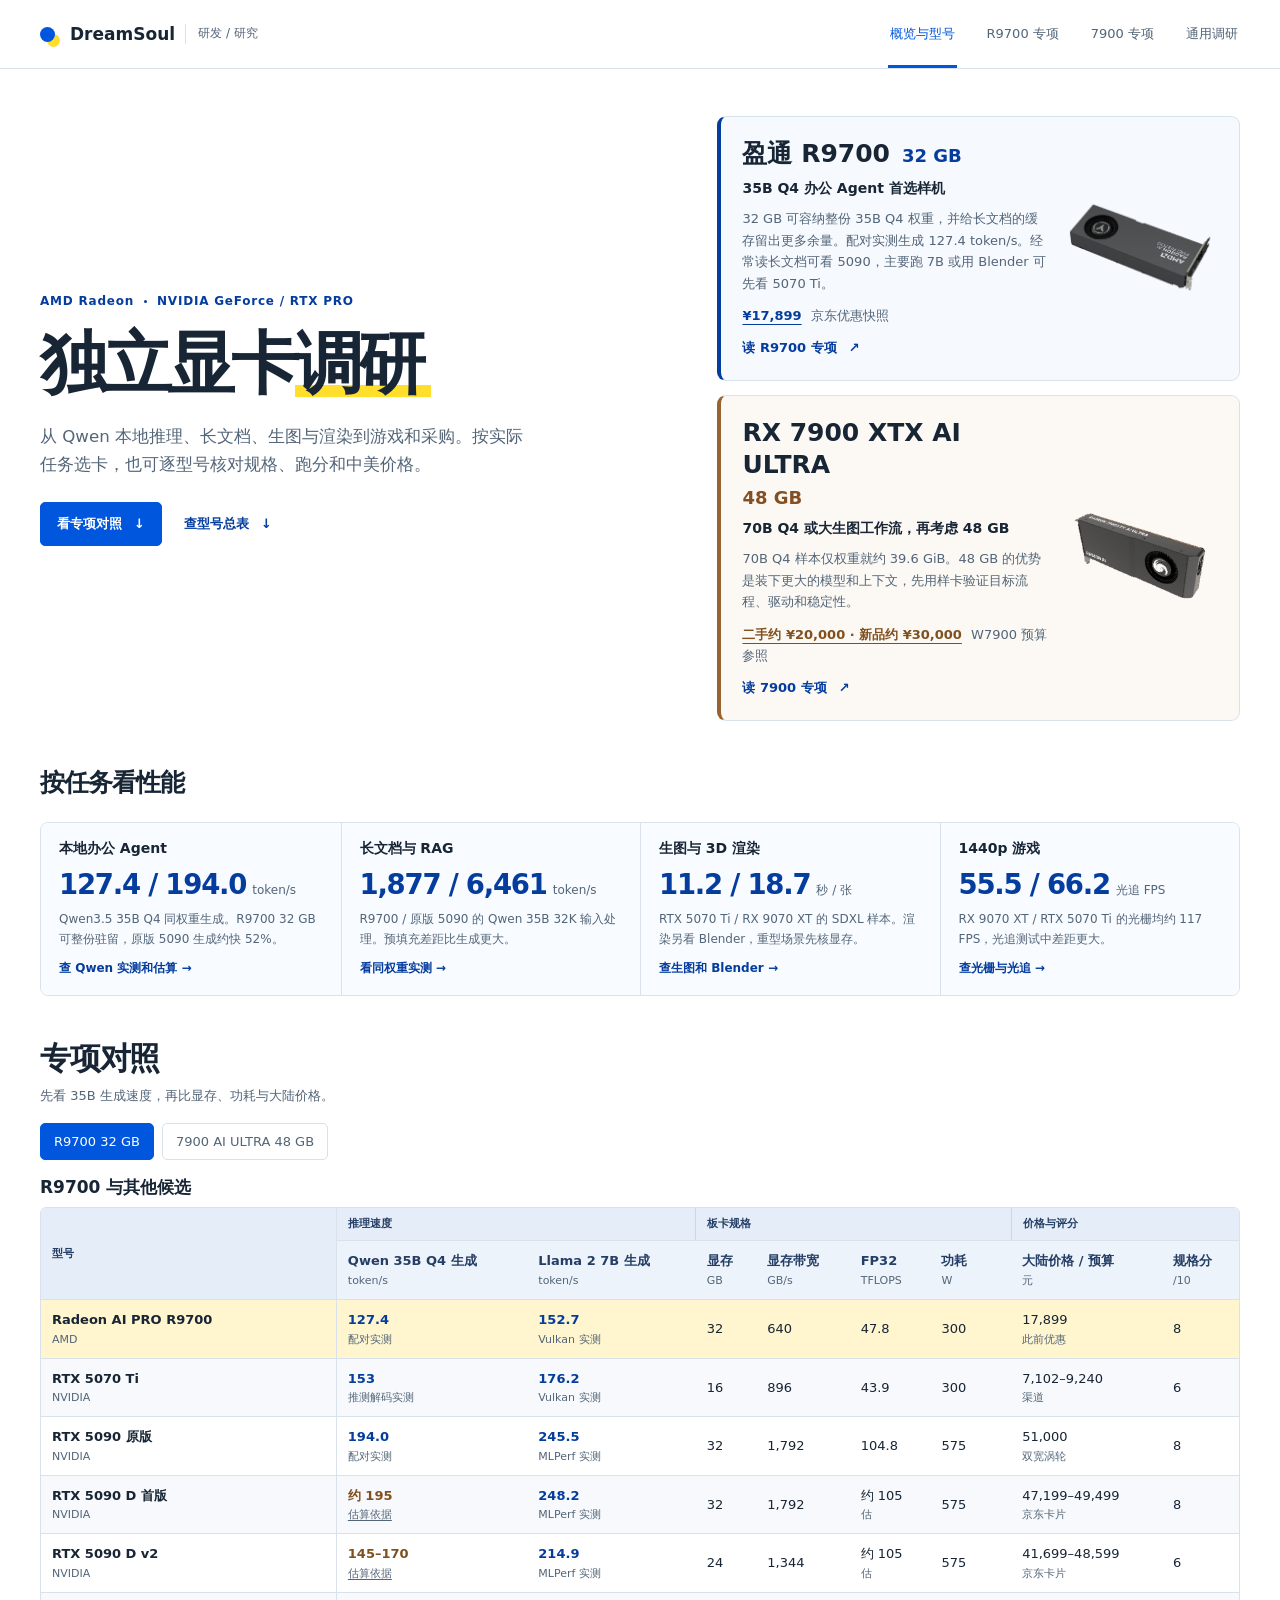
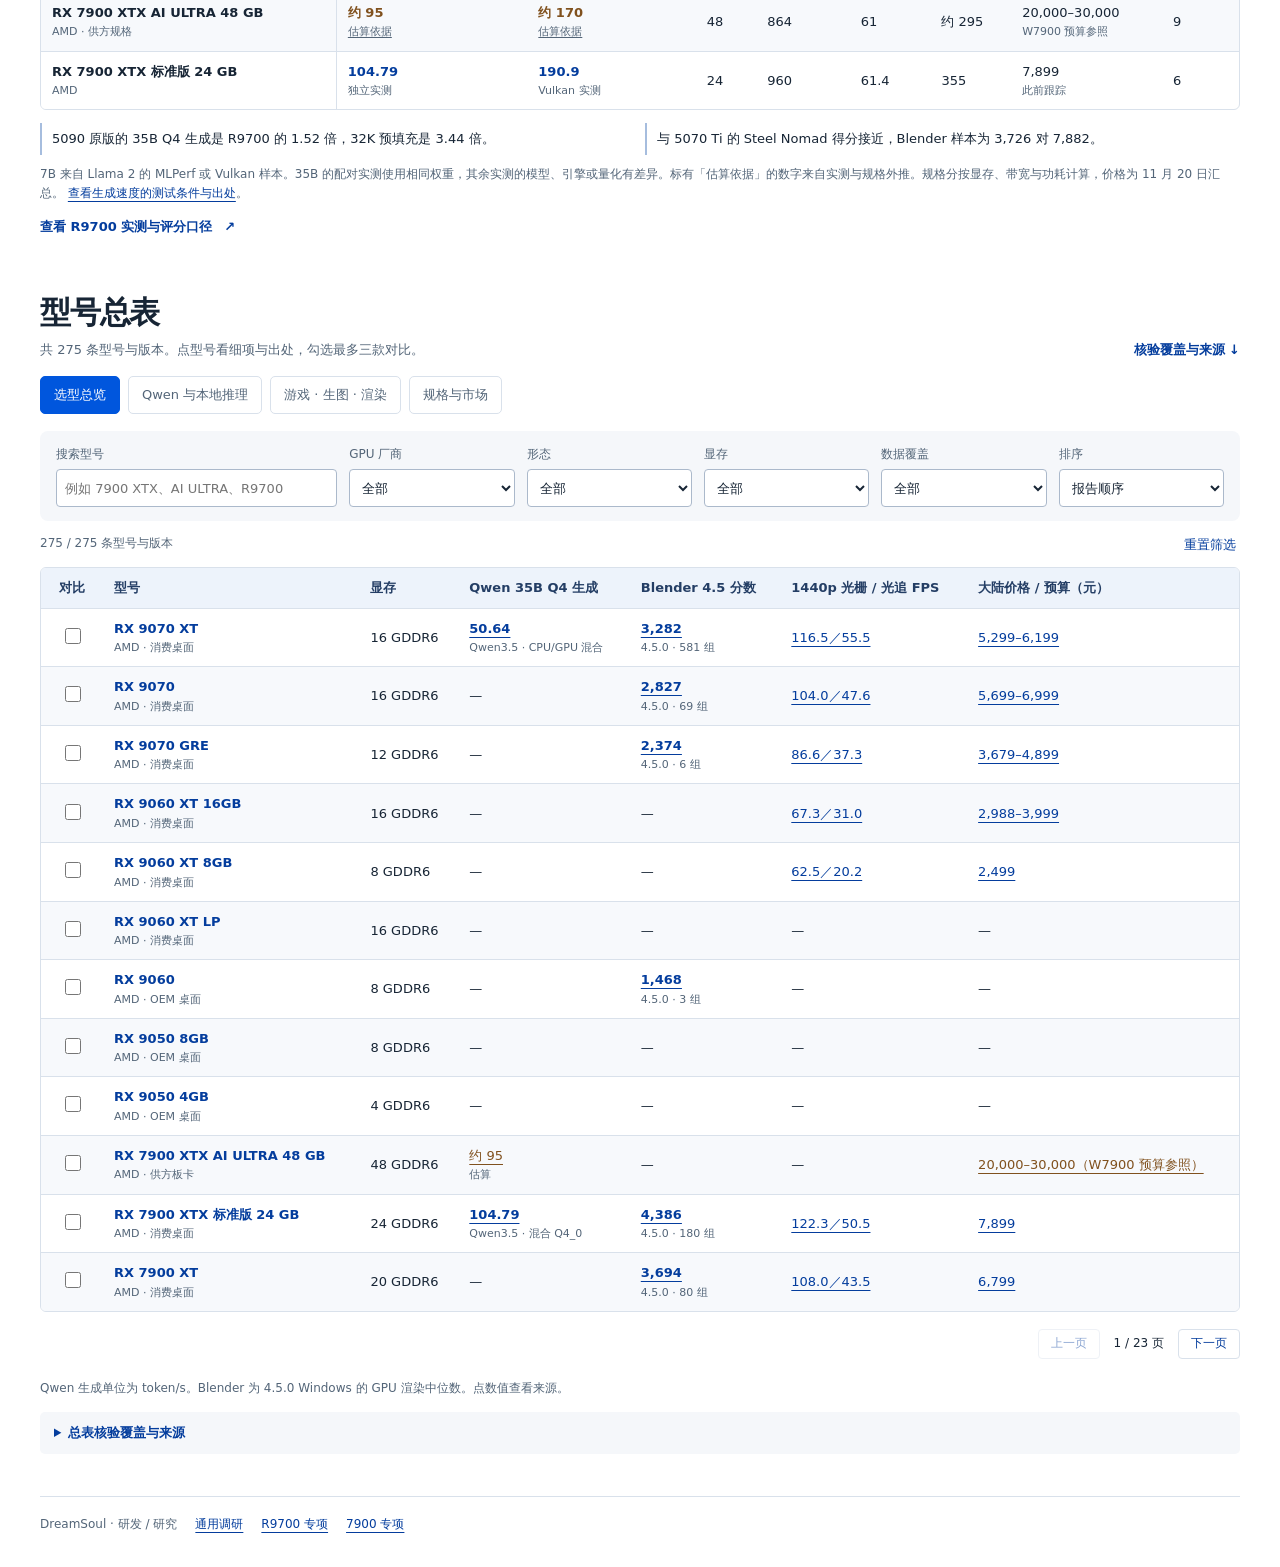
==== commit 62643b5f: "Expand GPU catalog views and add per-model evidence" ====
--- a/index.html
+++ b/index.html
@@ -20,7 +20,7 @@
     <div>
       <p class="eyebrow">AMD Radeon <span></span> NVIDIA GeForce / RTX PRO</p>
       <h1 id="headline">独立显卡<span>调研</span></h1>
-      <p class="intro">比较办公 Agent、生图和渲染的显卡选型。查看 R9700 与 7900 的专项对照，或在总表搜索型号和中美价格样本。</p>
+      <p class="intro">从 Qwen 本地推理、长文档、生图与渲染到游戏和采购。按实际任务选卡，也可逐型号核对规格、跑分和中美价格。</p>
       <div class="hero-actions">
         <a class="primary" href="#quick-compare">看专项对照 <span aria-hidden="true">↓</span></a>
         <a class="secondary" href="#catalog">查型号总表 <span aria-hidden="true">↓</span></a>
@@ -32,6 +32,7 @@
           <h2>盈通 R9700 <span>32 GB</span></h2>
           <p class="verdict">35B Q4 办公 Agent 首选样机</p>
           <p>32 GB 可容纳整份 35B Q4 权重，并给长文档的缓存留出更多余量。配对实测生成 127.4 token/s。经常读长文档可看 5090，主要跑 7B 或用 Blender 可先看 5070 Ti。</p>
+          <p class="board-price"><a href="https://item.jd.com/100218862993.html">¥17,899</a> 京东优惠快照</p>
           <a class="secondary" href="r9700.html#comparison">读 R9700 专项 <span aria-hidden="true">↗</span></a>
         </div>
         <img class="board-image" src="r9700-board.png" width="620" height="419" alt="盈通 Radeon AI PRO R9700 32 GB 数算版 WA 涡轮板卡">
@@ -41,9 +42,40 @@
           <h2>RX 7900 XTX AI ULTRA <span>48 GB</span></h2>
           <p class="verdict">70B Q4 或大生图工作流，再考虑 48 GB</p>
           <p>70B Q4 样本仅权重就约 39.6 GiB。48 GB 的优势是装下更大的模型和上下文，先用样卡验证目标流程、驱动和稳定性。</p>
+          <p class="board-price"><a href="https://ic-item.jd.com/100220396697.html">二手约 ¥20,000 · 新品约 ¥30,000</a> <span>W7900 预算参照</span></p>
           <a class="secondary" href="rx7900.html#comparison">读 7900 专项 <span aria-hidden="true">↗</span></a>
         </div>
         <img class="board-image" src="rx7900-board.png" width="459" height="310" alt="RX 7900 XTX AI ULTRA 48 GB 规格书所示涡轮板卡">
+      </article>
+    </div>
+  </section>
+
+  <section class="scenario-overview" aria-labelledby="scenario-title">
+    <header class="section-head"><div><h2 id="scenario-title">按任务看性能</h2></div></header>
+    <div class="scenario-grid">
+      <article>
+        <h3>本地办公 Agent</h3>
+        <p><strong>127.4 / 194.0</strong><span>token/s</span></p>
+        <p>Qwen3.5 35B Q4 同权重生成。R9700 32 GB 可整份驻留，原版 5090 生成约快 52%。</p>
+        <a class="secondary" href="#catalog" data-catalog-shortcut="ai">查 Qwen 实测和估算 →</a>
+      </article>
+      <article>
+        <h3>长文档与 RAG</h3>
+        <p><strong>1,877 / 6,461</strong><span>token/s</span></p>
+        <p>R9700 / 原版 5090 的 Qwen 35B 32K 输入处理。预填充差距比生成更大。</p>
+        <a class="secondary" href="https://github.com/ggml-org/llama.cpp/discussions/19890#results-prompt-processing-pp-ts">看同权重实测 →</a>
+      </article>
+      <article>
+        <h3>生图与 3D 渲染</h3>
+        <p><strong>11.2 / 18.7</strong><span>秒 / 张</span></p>
+        <p>RTX 5070 Ti / RX 9070 XT 的 SDXL 样本。渲染另看 Blender，重型场景先核显存。</p>
+        <a class="secondary" href="#catalog" data-catalog-shortcut="graphics">查生图和 Blender →</a>
+      </article>
+      <article>
+        <h3>1440p 游戏</h3>
+        <p><strong>55.5 / 66.2</strong><span>光追 FPS</span></p>
+        <p>RX 9070 XT / RTX 5070 Ti 的光栅均约 117 FPS，光追测试中差距更大。</p>
+        <a class="secondary" href="#catalog" data-catalog-shortcut="graphics">查光栅与光追 →</a>
       </article>
     </div>
   </section>
@@ -58,27 +90,34 @@
     </div>
     <section class="comparison-panel" id="compare-r9700" data-special-panel="r9700">
       <h3>R9700 与其他候选</h3>
-      <div class="table-scroll focus-scroll" tabindex="0" role="region" aria-label="Radeon AI PRO R9700 对照表"><table class="focus-table"><thead><tr class="metric-group"><th class="model-column" scope="col" rowspan="2">型号</th><th scope="colgroup" colspan="2">推理速度</th><th scope="colgroup" colspan="4">板卡规格</th><th scope="colgroup" colspan="2">价格与评分</th></tr><tr><th scope="col">35B Q4 生成<small>token/s</small></th><th scope="col">7B 生成<small>token/s</small></th><th scope="col">显存<small>GB</small></th><th scope="col">显存带宽<small>GB/s</small></th><th scope="col">FP32<small>TFLOPS</small></th><th scope="col">功耗<small>W</small></th><th scope="col">大陆样本<small>元</small></th><th scope="col">规格分<small>/10</small></th></tr></thead><tbody><tr class="focus-row"><th scope="row"><span>Radeon AI PRO R9700</span><small>AMD</small></th><td class="decode-cell">127.4<small>配对实测</small></td><td class="decode-cell">152.7<small>Vulkan 实测</small></td><td>32</td><td>640</td><td>47.8</td><td>300</td><td>17,899<small>此前优惠</small></td><td>8</td></tr><tr><th scope="row"><span>RTX 5070 Ti</span><small>NVIDIA</small></th><td class="decode-cell">153<small>推测解码实测</small></td><td class="decode-cell">176.2<small>Vulkan 实测</small></td><td>16</td><td>896</td><td>43.9</td><td>300</td><td>7,102–9,240<small>渠道</small></td><td>6</td></tr><tr><th scope="row"><span>RTX 5090 原版</span><small>NVIDIA</small></th><td class="decode-cell">194.0<small>配对实测</small></td><td class="decode-cell">245.5<small>MLPerf 实测</small></td><td>32</td><td>1,792</td><td>104.8</td><td>575</td><td>51,000<small>双宽涡轮</small></td><td>8</td></tr><tr><th scope="row"><span>RTX 5090 D 首版</span><small>NVIDIA</small></th><td class="decode-estimate">约 195<small><a href="rx7900.html#decode-evidence">估算依据</a></small></td><td class="decode-cell">248.2<small>MLPerf 实测</small></td><td>32</td><td>1,792</td><td>约 105<small>估</small></td><td>575</td><td>47,199–49,499<small>京东卡片</small></td><td>8</td></tr><tr><th scope="row"><span>RTX 5090 D v2</span><small>NVIDIA</small></th><td class="decode-estimate">145–170<small><a href="rx7900.html#decode-evidence">估算依据</a></small></td><td class="decode-cell">214.9<small>MLPerf 实测</small></td><td>24</td><td>1,344</td><td>约 105<small>估</small></td><td>575</td><td>41,699–48,599<small>京东卡片</small></td><td>6</td></tr><tr><th scope="row"><span>RX 7900 XTX AI ULTRA 48 GB</span><small>AMD · 供方规格</small></th><td class="decode-estimate">约 95<small><a href="rx7900.html#decode-evidence">估算依据</a></small></td><td class="decode-estimate">约 170<small><a href="rx7900.html#decode-evidence">估算依据</a></small></td><td>48</td><td>864</td><td>61</td><td>约 295</td><td>待书面报价</td><td>9</td></tr><tr><th scope="row"><span>RX 7900 XTX 标准版 24 GB</span><small>AMD</small></th><td class="decode-cell">104.79<small>独立实测</small></td><td class="decode-cell">190.9<small>Vulkan 实测</small></td><td>24</td><td>960</td><td>61.4</td><td>355</td><td>7,899<small>此前跟踪</small></td><td>6</td></tr></tbody></table></div><div class="comparison-insights"><p>5090 原版的 35B Q4 生成是 R9700 的 1.52 倍，32K 预填充是 3.44 倍。</p><p>与 5070 Ti 的 Steel Nomad 得分接近，Blender 样本为 3,726 对 7,882。</p></div><p class="comparison-note">7B 来自 Llama 2 的 MLPerf 或 Vulkan 样本。35B 的配对实测使用相同权重，其余实测的模型、引擎或量化有差异。标有「估算依据」的数字来自实测与规格外推。规格分按显存、带宽与功耗计算，价格为 11 月 20 日汇总。 <a href="rx7900.html#decode-evidence">查看生成速度的测试条件与出处</a>。</p>
+      <div class="table-scroll focus-scroll" tabindex="0" role="region" aria-label="Radeon AI PRO R9700 对照表"><table class="focus-table"><thead><tr class="metric-group"><th class="model-column" scope="col" rowspan="2">型号</th><th scope="colgroup" colspan="2">推理速度</th><th scope="colgroup" colspan="4">板卡规格</th><th scope="colgroup" colspan="2">价格与评分</th></tr><tr><th scope="col">Qwen 35B Q4 生成<small>token/s</small></th><th scope="col">Llama 2 7B 生成<small>token/s</small></th><th scope="col">显存<small>GB</small></th><th scope="col">显存带宽<small>GB/s</small></th><th scope="col">FP32<small>TFLOPS</small></th><th scope="col">功耗<small>W</small></th><th scope="col">大陆价格 / 预算<small>元</small></th><th scope="col">规格分<small>/10</small></th></tr></thead><tbody><tr class="focus-row"><th scope="row"><span>Radeon AI PRO R9700</span><small>AMD</small></th><td class="decode-cell">127.4<small>配对实测</small></td><td class="decode-cell">152.7<small>Vulkan 实测</small></td><td>32</td><td>640</td><td>47.8</td><td>300</td><td>17,899<small>此前优惠</small></td><td>8</td></tr><tr><th scope="row"><span>RTX 5070 Ti</span><small>NVIDIA</small></th><td class="decode-cell">153<small>推测解码实测</small></td><td class="decode-cell">176.2<small>Vulkan 实测</small></td><td>16</td><td>896</td><td>43.9</td><td>300</td><td>7,102–9,240<small>渠道</small></td><td>6</td></tr><tr><th scope="row"><span>RTX 5090 原版</span><small>NVIDIA</small></th><td class="decode-cell">194.0<small>配对实测</small></td><td class="decode-cell">245.5<small>MLPerf 实测</small></td><td>32</td><td>1,792</td><td>104.8</td><td>575</td><td>51,000<small>双宽涡轮</small></td><td>8</td></tr><tr><th scope="row"><span>RTX 5090 D 首版</span><small>NVIDIA</small></th><td class="decode-estimate">约 195<small><a href="rx7900.html#decode-evidence">估算依据</a></small></td><td class="decode-cell">248.2<small>MLPerf 实测</small></td><td>32</td><td>1,792</td><td>约 105<small>估</small></td><td>575</td><td>47,199–49,499<small>京东卡片</small></td><td>8</td></tr><tr><th scope="row"><span>RTX 5090 D v2</span><small>NVIDIA</small></th><td class="decode-estimate">145–170<small><a href="rx7900.html#decode-evidence">估算依据</a></small></td><td class="decode-cell">214.9<small>MLPerf 实测</small></td><td>24</td><td>1,344</td><td>约 105<small>估</small></td><td>575</td><td>41,699–48,599<small>京东卡片</small></td><td>6</td></tr><tr><th scope="row"><span>RX 7900 XTX AI ULTRA 48 GB</span><small>AMD · 供方规格</small></th><td class="decode-estimate">约 95<small><a href="rx7900.html#decode-evidence">估算依据</a></small></td><td class="decode-estimate">约 170<small><a href="rx7900.html#decode-evidence">估算依据</a></small></td><td>48</td><td>864</td><td>61</td><td>约 295</td><td>20,000–30,000<small>W7900 预算参照</small></td><td>9</td></tr><tr><th scope="row"><span>RX 7900 XTX 标准版 24 GB</span><small>AMD</small></th><td class="decode-cell">104.79<small>独立实测</small></td><td class="decode-cell">190.9<small>Vulkan 实测</small></td><td>24</td><td>960</td><td>61.4</td><td>355</td><td>7,899<small>此前跟踪</small></td><td>6</td></tr></tbody></table></div><div class="comparison-insights"><p>5090 原版的 35B Q4 生成是 R9700 的 1.52 倍，32K 预填充是 3.44 倍。</p><p>与 5070 Ti 的 Steel Nomad 得分接近，Blender 样本为 3,726 对 7,882。</p></div><p class="comparison-note">7B 来自 Llama 2 的 MLPerf 或 Vulkan 样本。35B 的配对实测使用相同权重，其余实测的模型、引擎或量化有差异。标有「估算依据」的数字来自实测与规格外推。规格分按显存、带宽与功耗计算，价格为 11 月 20 日汇总。 <a href="rx7900.html#decode-evidence">查看生成速度的测试条件与出处</a>。</p>
       <a class="secondary" href="r9700.html#comparison">查看 R9700 实测与评分口径 <span aria-hidden="true">↗</span></a>
     </section>
     <section class="comparison-panel" id="compare-rx7900" data-special-panel="rx7900">
       <h3>7900 AI ULTRA 与其他候选</h3>
-      <div class="table-scroll focus-scroll" tabindex="0" role="region" aria-label="RX 7900 XTX AI ULTRA 对照表"><table class="focus-table"><thead><tr class="metric-group"><th class="model-column" scope="col" rowspan="2">型号</th><th scope="colgroup" colspan="2">推理速度</th><th scope="colgroup" colspan="4">板卡规格</th><th scope="colgroup" colspan="2">价格与评分</th></tr><tr><th scope="col">35B Q4 生成<small>token/s</small></th><th scope="col">7B 生成<small>token/s</small></th><th scope="col">显存<small>GB</small></th><th scope="col">显存带宽<small>GB/s</small></th><th scope="col">FP32<small>TFLOPS</small></th><th scope="col">功耗<small>W</small></th><th scope="col">大陆样本<small>元</small></th><th scope="col">规格分<small>/10</small></th></tr></thead><tbody><tr class="focus-row"><th scope="row"><span>RX 7900 XTX AI ULTRA 48 GB</span><small>AMD · 供方规格</small></th><td class="decode-estimate">约 95<small><a href="rx7900.html#decode-evidence">估算依据</a></small></td><td class="decode-estimate">约 170<small><a href="rx7900.html#decode-evidence">估算依据</a></small></td><td>48</td><td>864</td><td>61</td><td>约 295</td><td>待书面报价</td><td>9</td></tr><tr><th scope="row"><span>Radeon AI PRO R9700</span><small>AMD</small></th><td class="decode-cell">127.4<small>配对实测</small></td><td class="decode-cell">152.7<small>Vulkan 实测</small></td><td>32</td><td>640</td><td>47.8</td><td>300</td><td>17,899<small>此前优惠</small></td><td>8</td></tr><tr><th scope="row"><span>RTX 5070 Ti</span><small>NVIDIA</small></th><td class="decode-cell">153<small>推测解码实测</small></td><td class="decode-cell">176.2<small>Vulkan 实测</small></td><td>16</td><td>896</td><td>43.9</td><td>300</td><td>7,102–9,240<small>渠道</small></td><td>6</td></tr><tr><th scope="row"><span>RTX 5090 原版</span><small>NVIDIA</small></th><td class="decode-cell">194.0<small>配对实测</small></td><td class="decode-cell">245.5<small>MLPerf 实测</small></td><td>32</td><td>1,792</td><td>104.8</td><td>575</td><td>51,000<small>双宽涡轮</small></td><td>8</td></tr><tr><th scope="row"><span>RTX 5090 D 首版</span><small>NVIDIA</small></th><td class="decode-estimate">约 195<small><a href="rx7900.html#decode-evidence">估算依据</a></small></td><td class="decode-cell">248.2<small>MLPerf 实测</small></td><td>32</td><td>1,792</td><td>约 105<small>估</small></td><td>575</td><td>47,199–49,499<small>京东卡片</small></td><td>8</td></tr><tr><th scope="row"><span>RTX 5090 D v2</span><small>NVIDIA</small></th><td class="decode-estimate">145–170<small><a href="rx7900.html#decode-evidence">估算依据</a></small></td><td class="decode-cell">214.9<small>MLPerf 实测</small></td><td>24</td><td>1,344</td><td>约 105<small>估</small></td><td>575</td><td>41,699–48,599<small>京东卡片</small></td><td>6</td></tr><tr><th scope="row"><span>RX 7900 XTX 标准版 24 GB</span><small>AMD</small></th><td class="decode-cell">104.79<small>独立实测</small></td><td class="decode-cell">190.9<small>Vulkan 实测</small></td><td>24</td><td>960</td><td>61.4</td><td>355</td><td>7,899<small>此前跟踪</small></td><td>6</td></tr></tbody></table></div><div class="comparison-insights"><p>48 GB 比 R9700 多 16 GB，可验证 70B Q4、较大生图流程和多模型驻留。</p><p>48 GB 版的速度按 24 GB 标准版和带宽外推。实卡速度与书面报价仍待验证。</p></div><p class="comparison-note">7B 来自 Llama 2 的 MLPerf 或 Vulkan 样本。35B 的配对实测使用相同权重，其余实测的模型、引擎或量化有差异。标有「估算依据」的数字来自实测与规格外推。规格分按显存、带宽与功耗计算，价格为 11 月 20 日汇总。 <a href="rx7900.html#decode-evidence">查看生成速度的测试条件与出处</a>。</p>
+      <div class="table-scroll focus-scroll" tabindex="0" role="region" aria-label="RX 7900 XTX AI ULTRA 对照表"><table class="focus-table"><thead><tr class="metric-group"><th class="model-column" scope="col" rowspan="2">型号</th><th scope="colgroup" colspan="2">推理速度</th><th scope="colgroup" colspan="4">板卡规格</th><th scope="colgroup" colspan="2">价格与评分</th></tr><tr><th scope="col">Qwen 35B Q4 生成<small>token/s</small></th><th scope="col">Llama 2 7B 生成<small>token/s</small></th><th scope="col">显存<small>GB</small></th><th scope="col">显存带宽<small>GB/s</small></th><th scope="col">FP32<small>TFLOPS</small></th><th scope="col">功耗<small>W</small></th><th scope="col">大陆价格 / 预算<small>元</small></th><th scope="col">规格分<small>/10</small></th></tr></thead><tbody><tr class="focus-row"><th scope="row"><span>RX 7900 XTX AI ULTRA 48 GB</span><small>AMD · 供方规格</small></th><td class="decode-estimate">约 95<small><a href="rx7900.html#decode-evidence">估算依据</a></small></td><td class="decode-estimate">约 170<small><a href="rx7900.html#decode-evidence">估算依据</a></small></td><td>48</td><td>864</td><td>61</td><td>约 295</td><td>20,000–30,000<small>W7900 预算参照</small></td><td>9</td></tr><tr><th scope="row"><span>Radeon AI PRO R9700</span><small>AMD</small></th><td class="decode-cell">127.4<small>配对实测</small></td><td class="decode-cell">152.7<small>Vulkan 实测</small></td><td>32</td><td>640</td><td>47.8</td><td>300</td><td>17,899<small>此前优惠</small></td><td>8</td></tr><tr><th scope="row"><span>RTX 5070 Ti</span><small>NVIDIA</small></th><td class="decode-cell">153<small>推测解码实测</small></td><td class="decode-cell">176.2<small>Vulkan 实测</small></td><td>16</td><td>896</td><td>43.9</td><td>300</td><td>7,102–9,240<small>渠道</small></td><td>6</td></tr><tr><th scope="row"><span>RTX 5090 原版</span><small>NVIDIA</small></th><td class="decode-cell">194.0<small>配对实测</small></td><td class="decode-cell">245.5<small>MLPerf 实测</small></td><td>32</td><td>1,792</td><td>104.8</td><td>575</td><td>51,000<small>双宽涡轮</small></td><td>8</td></tr><tr><th scope="row"><span>RTX 5090 D 首版</span><small>NVIDIA</small></th><td class="decode-estimate">约 195<small><a href="rx7900.html#decode-evidence">估算依据</a></small></td><td class="decode-cell">248.2<small>MLPerf 实测</small></td><td>32</td><td>1,792</td><td>约 105<small>估</small></td><td>575</td><td>47,199–49,499<small>京东卡片</small></td><td>8</td></tr><tr><th scope="row"><span>RTX 5090 D v2</span><small>NVIDIA</small></th><td class="decode-estimate">145–170<small><a href="rx7900.html#decode-evidence">估算依据</a></small></td><td class="decode-cell">214.9<small>MLPerf 实测</small></td><td>24</td><td>1,344</td><td>约 105<small>估</small></td><td>575</td><td>41,699–48,599<small>京东卡片</small></td><td>6</td></tr><tr><th scope="row"><span>RX 7900 XTX 标准版 24 GB</span><small>AMD</small></th><td class="decode-cell">104.79<small>独立实测</small></td><td class="decode-cell">190.9<small>Vulkan 实测</small></td><td>24</td><td>960</td><td>61.4</td><td>355</td><td>7,899<small>此前跟踪</small></td><td>6</td></tr></tbody></table></div><div class="comparison-insights"><p>48 GB 比 R9700 多 16 GB，可验证 70B Q4、较大生图流程和多模型驻留。</p><p>48 GB 版的速度按 24 GB 标准版和带宽外推，预算参考 W7900 二手约 2 万、新品约 3 万元。</p></div><p class="comparison-note">7B 来自 Llama 2 的 MLPerf 或 Vulkan 样本。35B 的配对实测使用相同权重，其余实测的模型、引擎或量化有差异。标有「估算依据」的数字来自实测与规格外推。规格分按显存、带宽与功耗计算，价格为 11 月 20 日汇总。 <a href="rx7900.html#decode-evidence">查看生成速度的测试条件与出处</a>。</p>
       <a class="secondary" href="rx7900.html#comparison">查看 7900 规格与验收条件 <span aria-hidden="true">↗</span></a>
     </section>
   </section>
 
   <section id="catalog" class="catalog" aria-labelledby="catalog-title">
     <header class="section-head">
-      <div><h2 id="catalog-title">型号总表</h2><p>按厂商、卡型或显存筛选。共 274 条型号和版本，可勾选最多三款比较。</p></div>
-      <a class="secondary" href="general.html#gpu-table">阅读原始总表 →</a>
+      <div><h2 id="catalog-title">型号总表</h2><p>共 275 条型号与版本。点型号看细项与出处，勾选最多三款对比。</p></div>
+      <a class="secondary" href="#catalog-method" id="open-catalog-method">核验覆盖与来源 ↓</a>
     </header>
+    <div class="view-buttons catalog-views" role="group" aria-label="型号总表视图">
+      <button type="button" data-catalog-view="overview" aria-pressed="true">选型总览</button>
+      <button type="button" data-catalog-view="ai" aria-pressed="false">Qwen 与本地推理</button>
+      <button type="button" data-catalog-view="graphics" aria-pressed="false">游戏 · 生图 · 渲染</button>
+      <button type="button" data-catalog-view="market" aria-pressed="false">规格与市场</button>
+    </div>
     <div class="filters">
       <label class="search" for="search">搜索型号<input id="search" type="search" placeholder="例如 7900 XTX、AI ULTRA、R9700"></label>
       <label for="vendor">GPU 厂商<select id="vendor"><option value="">全部</option></select></label>
       <label for="form">形态<select id="form"><option value="">全部</option></select></label>
       <label for="memory">显存<select id="memory"><option value="">全部</option><option value="16">至少 16 GB</option><option value="24">至少 24 GB</option><option value="32">至少 32 GB</option><option value="48">至少 48 GB</option></select></label>
-      <label for="order">排序<select id="order"><option value="">报告顺序</option><option value="memory">显存从高到低</option><option value="cn">大陆价从低到高</option><option value="us">美国价从低到高</option></select></label>
+      <label for="evidence-filter">数据覆盖<select id="evidence-filter"><option value="">全部</option><option value="qwen">有 Qwen 数据</option><option value="measured-qwen">有 Qwen 实测</option><option value="blender">有 Blender 实测</option><option value="prices">有价格样本</option></select></label>
+      <label for="order">排序<select id="order"><option value="">报告顺序</option><option value="qwen">Qwen 生成从高到低</option><option value="blender">Blender 从高到低</option><option value="memory">显存从高到低</option><option value="cn">大陆价从低到高</option><option value="us">美国价从低到高</option></select></label>
     </div>
     <div class="result-bar">
       <p id="results" role="status"></p>
@@ -88,15 +127,21 @@
       <span id="selected-label"></span>
       <div><button id="clear" class="link-button" type="button">清除</button><button id="compare" class="primary compact" type="button" disabled>比较型号</button></div>
     </div>
+    <p class="note mobile-table-note">横向滑动查看其余指标。</p>
     <div class="catalog-frame table-scroll" tabindex="0" role="region" aria-label="独立显卡型号">
       <table class="catalog-table">
-        <thead><tr><th scope="col">对比</th><th scope="col">型号</th><th scope="col">显存</th><th scope="col">功耗</th><th scope="col">大陆价（元）</th><th scope="col">美国价（美元）</th></tr></thead>
+        <thead id="catalog-head"></thead>
         <tbody id="cards"></tbody>
       </table>
     </div>
     <div class="pagination"><button id="prev" type="button">上一页</button><span id="page"></span><button id="next" type="button">下一页</button></div>
     <noscript>此处使用 JavaScript 筛选与对比。<a href="general.html#gpu-table">阅读完整静态总表</a>。</noscript>
-    <p class="note">价格为报告记录的渠道样本，包含历史价、零售挂牌和批发均价。横向跑分先核对同一测试条件。</p>
+    <p class="note" id="catalog-note"></p>
+    <details id="catalog-method" class="catalog-method">
+      <summary>总表核验覆盖与来源</summary>
+      <p>规格和型号复核于 2026 年 11 月 20 日。产品或规格表匹配 148 条，系列匹配，变体另核 29 条，板卡规格书 1 条，公开设备名匹配 96 条，渠道商品匹配 1 条。</p><p>已匹配 Blender 4.5.0 Windows GPU 渲染 130 条，Qwen 35B 数据 10 条。同一驱动名共用于多个显存变体时，保留系列证据。价格以对应商品及采集日期为准。</p><p><a href="https://rocm.docs.amd.com/en/latest/reference/gpu-specs.html">AMD ROCm 规格</a> · <a href="https://gitlab.freedesktop.org/mesa/drm/-/blob/main/data/amdgpu.ids">libdrm 设备目录</a> · <a href="https://download.nvidia.com/XFree86/Linux-x86_64/590.48.01/README/supportedchips.html">NVIDIA 公开驱动设备</a> · <a href="https://www.nvidia.com/en-us/geforce/graphics-cards/compare/">NVIDIA 规格对比</a> · <a href="https://www.nvidia.com/en-us/products/workstations/professional-desktop-gpus/">NVIDIA 工作站规格</a> · <a href="https://docs.nvidia.com/vgpu/sizing/virtual-workstation/latest/gpus-vws.html">NVIDIA vGPU 规格</a> · <a href="https://opendata.blender.org/benchmarks/query/?compute_type=HIP&amp;compute_type=OPTIX&amp;operating_system=Windows&amp;blender_version=4.5.0&amp;group_by=device_name">Blender Open Data 4.5.0</a> · <a href="rx7900.html#decode-evidence">Qwen 与 7B 原始记录</a></p>
+      <a class="secondary" href="general.html#gpu-table">阅读原始规格与价格记录 →</a>
+    </details>
   </section>
 
   <dialog id="comparison" aria-labelledby="comparison-title">
@@ -105,7 +150,7 @@
     <p class="note">两地价格各用当地货币。不同测试项目和价格口径分别阅读。</p>
   </dialog>
   <footer class="footer"><span>DreamSoul · 研发 / 研究</span><a href="general.html">通用调研</a><a href="r9700.html">R9700 专项</a><a href="rx7900.html">7900 专项</a></footer>
-  <script type="application/json" id="catalog-data">[["AMD","消费桌面","RX 9070 XT","16 GDDR6","304","640 GB/s · 当前目录","116.5／55.5","Steel Nomad 7,273（1.04× R9700）\nV-Ray 278 s ／ Redshift 192 s ／ Cinebench 52,327 ／ Blender 3,722\nSD1.5 FP16 2,598 ／ INT8 — ／ SDXL 2,010、18.656 s/张","5,299–6,199","959.99"],["AMD","消费桌面","RX 9070","16 GDDR6","220","640 GB/s · 当前目录","104.0／47.6","SD1.5 FP16 2,280 ／ INT8 — ／ SDXL 1,805、20.775 s/张","5,699–6,999","749"],["AMD","消费桌面","RX 9070 GRE","12 GDDR6","220","432 GB/s · 当前目录","86.6／37.3","SD1.5 FP16 1,930 ／ INT8 18,332 ／ SDXL 1,544、24.277 s/张","3,679–4,899","729"],["AMD","消费桌面","RX 9060 XT 16GB","16 GDDR6","160","320 GB/s · 当前目录","67.3／31.0","SD1.5 FP16 1,436 ／ INT8 — ／ SDXL 1,124、33.359 s/张","2,988–3,999","729"],["AMD","消费桌面","RX 9060 XT 8GB","8 GDDR6","150","320 GB/s · 当前目录","62.5／20.2","—","2,499","539"],["AMD","消费桌面","RX 9060 XT LP","16 GDDR6","140","320 GB/s · 当前目录","—","—","—","—"],["AMD","OEM 桌面","RX 9060","8 GDDR6","132","288 GB/s · 当前目录","—","—","—","—"],["AMD","OEM 桌面","RX 9050 8GB","8 GDDR6","92","288 GB/s · 当前目录","—","—","—","—"],["AMD","OEM 桌面","RX 9050 4GB","4 GDDR6","92","144 GB/s · 当前目录","—","—","—","—"],["AMD","供方板卡","RX 7900 XTX AI ULTRA 48 GB","48 GDDR6","约 295","RDNA 3 · 864 GB/s（规格书）","—","实卡跑分待核","待书面报价","—"],["AMD","消费桌面","RX 7900 XTX 标准版 24 GB","24 GDDR6","355","960 GB/s · 前代目录","122.3／50.5","V-Ray 257 s ／ Redshift 157 s ／ Cinebench 63,581 ／ Blender 4,941","7,899","跟踪渠道缺货"],["AMD","消费桌面","RX 7900 XT","20 GDDR6","315","800 GB/s · 前代目录","108.0／43.5","—","6,799","—"],["AMD","消费桌面","RX 7900 GRE","16 GDDR6","260","576 GB/s · 前代目录","—","—","—","跟踪渠道缺货"],["AMD","消费桌面","RX 7800 XT","16 GDDR6","263","624 GB/s · 前代目录","84.7／33.5","—","—","—"],["AMD","消费桌面","RX 7700 XT","12 GDDR6","245","432 GB/s · 前代目录","72.7／25.3","—","—","—"],["AMD","消费桌面","RX 7700","16 GDDR6","263","624 GB/s · 前代目录","—","—","—","—"],["AMD","地区桌面","RX 7650 GRE","8 GDDR6","170","288 GB/s · 中国官网","—","—","1,999","—"],["AMD","消费桌面","RX 7600 XT","16 GDDR6","190","288 GB/s · 前代目录","50.2／18.1","—","—","—"],["AMD","消费桌面","RX 7600","8 GDDR6","165","288 GB/s · 前代目录","45.4／9.3","—","—","—"],["AMD","OEM 桌面","RX 7400","8 GDDR6","55","173 GB/s · 前代目录","—","—","—","—"],["AMD","消费移动","RX 7900M","16 GDDR6","≤180","576 GB/s · 前代目录","—","—","—","—"],["AMD","消费移动","RX 7800M","12 GDDR6","≤180","432 GB/s · 前代目录","—","—","—","—"],["AMD","消费移动","RX 7700S","8 GDDR6","≤100","288 GB/s · 前代目录","—","—","—","—"],["AMD","消费移动","RX 7600S","8 GDDR6","≤75","256 GB/s · 前代目录","—","—","—","—"],["AMD","消费移动","RX 7600M XT","8 GDDR6","≤120","288 GB/s · 前代目录","—","—","—","—"],["AMD","消费移动","RX 7600M","8 GDDR6","≤90","256 GB/s · 前代目录","—","—","—","—"],["AMD","消费桌面","RX 6950 XT","16 GDDR6","335","576 GB/s · 存量观察","89.5／32.8","—","—","—"],["AMD","消费桌面","RX 6900 XT","16 GDDR6","300","512 GB/s · 存量观察","83.9／32.1","—","—","—"],["AMD","消费桌面","RX 6800 XT Midnight Black","16 GDDR6","300","512 GB/s · 存量观察","—","—","—","—"],["AMD","消费桌面","RX 6800 XT","16 GDDR6","300","512 GB/s · 存量观察","79.6／29.6","—","—","—"],["AMD","消费桌面","RX 6800","16 GDDR6","250","512 GB/s · 存量观察","—","—","—","—"],["AMD","消费桌面","RX 6750 XT","12 GDDR6","250","432 GB/s · 存量观察","57.6／19.1","—","—","—"],["AMD","地区桌面","RX 6750 GRE 12GB","12 GDDR6","—","中国驱动目录／零售","—","—","3,299","—"],["AMD","地区桌面","RX 6750 GRE 10GB","10 GDDR6","—","中国驱动目录／零售","—","—","2,599","—"],["AMD","消费桌面","RX 6700 XT","12 GDDR6","230","384 GB/s · 存量观察","54.3／18.0","—","—","—"],["AMD","消费桌面","RX 6700","10 GDDR6","175","320 GB/s · 存量观察","—","—","—","—"],["AMD","消费桌面","RX 6650 XT","8 GDDR6","180","280 GB/s · 存量观察","38.0／9.2","—","—","—"],["AMD","消费桌面","RX 6600 XT","8 GDDR6","160","256 GB/s · 存量观察","40.7／9.1","—","—","—"],["AMD","消费桌面","RX 6600","8 GDDR6","132","224 GB/s · 存量观察","24.8／7.7","—","—","—"],["AMD","消费桌面","RX 6500 XT 8GB","8 GDDR6","113","144 GB/s · 存量观察","—","—","—","—"],["AMD","消费桌面","RX 6500 XT 4GB","4 GDDR6","107","144 GB/s · 存量观察","—","—","1,249","—"],["AMD","消费桌面","RX 6400","4 GDDR6","53","128 GB/s · 存量观察","—","—","—","—"],["AMD","消费移动","RX 6850M XT","12 GDDR6","≤165","432 GB/s · 存量观察","—","—","—","—"],["AMD","消费移动","RX 6800M","12 GDDR6","145+","384 GB/s · 存量观察","—","—","—","—"],["AMD","消费移动","RX 6800S","8 GDDR6","≤100","256 GB/s · 存量观察","—","—","—","—"],["AMD","消费移动","RX 6700M","10 GDDR6","≤135","320 GB/s · 存量观察","—","—","—","—"],["AMD","消费移动","RX 6700S","8 GDDR6","≤80","224 GB/s · 存量观察","—","—","—","—"],["AMD","消费移动","RX 6650M XT","8 GDDR6","≤120","256 GB/s · 存量观察","—","—","—","—"],["AMD","消费移动","RX 6650M","8 GDDR6","≤120","256 GB/s · 存量观察","—","—","—","—"],["AMD","消费移动","RX 6600M","8 GDDR6","≤100","224 GB/s · 存量观察","—","—","—","—"],["AMD","消费移动","RX 6600S","—","—","存量观察","—","—","—","—"],["AMD","消费移动","RX 6550M","4 GDDR6","≤80","144 GB/s · 存量观察","—","—","—","—"],["AMD","消费移动","RX 6550S","—","—","存量观察","—","—","—","—"],["AMD","消费移动","RX 6500M","4 GDDR6","≤50","128 GB/s · 存量观察","—","—","—","—"],["AMD","消费移动","RX 6450M","4 GDDR6","≤50","128 GB/s · 存量观察","—","—","—","—"],["AMD","消费移动","RX 6300M","2 GDDR6","≤25","64 GB/s · 存量观察","—","—","—","—"],["AMD","消费桌面","RX 5700 XT 50th Anniversary","—","—","存量观察","—","—","—","—"],["AMD","消费桌面","RX 5700 XT","—","—","存量观察","—","—","—","—"],["AMD","消费桌面","RX 5700","—","—","存量观察","—","—","—","—"],["AMD","消费桌面","RX 5600 XT","—","—","存量观察","—","—","—","—"],["AMD","OEM 桌面","RX 5600","—","—","存量观察","—","—","—","—"],["AMD","消费桌面","RX 5500 XT","—","—","存量观察","—","—","—","—"],["AMD","OEM 桌面","RX 5500","—","—","存量观察","—","—","—","—"],["AMD","OEM 桌面","RX 5300","—","—","存量观察","—","—","—","—"],["AMD","消费移动","RX 5700M","—","—","存量观察","—","—","—","—"],["AMD","消费移动","RX 5600M","—","—","存量观察","—","—","—","—"],["AMD","消费移动","RX 5500M","—","—","存量观察","—","—","—","—"],["AMD","消费移动","RX 5300M","—","—","存量观察","—","—","—","—"],["英伟达（NVIDIA）","消费桌面","RTX 5090","32 GDDR7","575","512 bit · 当前目录","167.3／100.8","Steel Nomad 14,636（2.09× R9700）\nV-Ray 133 s ／ Redshift 57 s ／ Cinebench 151,418 ／ Blender 15,872\nQwen 35B MoE 早期 Q4 配对 194.0 tok/s","43,785（涡轮均价）","6,549–7,799.99"],["英伟达（NVIDIA）","消费桌面","RTX 5090 D","32 GDDR7","575","512 bit · 地区版核对","—","—","52,099","—"],["英伟达（NVIDIA）","消费桌面","RTX 5090 D v2","24 GDDR7","575","384 bit · 地区版核对","—","—","19,999（零售）","—"],["英伟达（NVIDIA）","消费桌面","RTX 5080","16 GDDR7","360","256 bit · 当前目录","128.3／74.0","Steel Nomad 8,938（1.28× R9700）\nV-Ray 181 s ／ Redshift 82 s ／ Cinebench 104,970 ／ Blender 9,035","8,999–15,399（零售）","2,235–2,670.02"],["英伟达（NVIDIA）","消费桌面","RTX 5070 Ti","16 GDDR7","300","256 bit · 当前目录","116.8／66.2","Steel Nomad 6,967（0.99× R9700）\nV-Ray 220 s ／ Redshift 89 s ／ Cinebench 99,703 ／ Blender 7,882\nSD1.5 FP16 3,755 ／ INT8 46,744 ／ SDXL 3,352、11.184 s/张","7,549–10,399","1,400–1,499"],["英伟达（NVIDIA）","消费桌面","RTX 5070","12 GDDR7","250","192 bit · 当前目录","96.4／51.5","Steel Nomad 5,340（0.76× R9700）\nV-Ray 247 s ／ Redshift 104 s ／ Cinebench 75,629 ／ Blender 5,968\nSD1.5 FP16 2,937 ／ INT8 36,320 ／ SDXL 2,473、15.163 s/张","5,159–6,899","869.99"],["英伟达（NVIDIA）","消费桌面","RTX 5060 Ti 16GB","16 GDDR7","180","128 bit · 当前目录","73.4／38.9","SD1.5 FP16 2,110 ／ INT8 27,705 ／ SDXL 1,940、20.409 s/张","5,399–7,299","799"],["英伟达（NVIDIA）","消费桌面","RTX 5060 Ti 8GB","8 GDDR7","180","128 bit · 当前目录","68.6／26.6","—","3,399–4,069","499"],["英伟达（NVIDIA）","消费桌面","RTX 5060","8 GDDR7","145","128 bit · 当前目录","59.8／24.6","—","2,799–2,949","449"],["英伟达（NVIDIA）","消费桌面","RTX 5050","8 GDDR6","130","128 bit · 当前目录","45.2／18.7","—","2,099–2,299","399"],["英伟达（NVIDIA）","消费桌面","RTX 4090","24 GDDR6X","450","384 bit · 前代／存量","143.4／87.7","Steel Nomad 9,225（1.32× R9700）","23,920（涡轮均价）","—"],["英伟达（NVIDIA）","消费桌面","RTX 4090 D","24 GDDR6X","425","384 bit · 中国官网","—","—","20,554（涡轮均价）","—"],["英伟达（NVIDIA）","消费桌面","RTX 4080 SUPER","16 GDDR6X","320","256 bit · 前代／存量","118.6／69.5","—","—","—"],["英伟达（NVIDIA）","消费桌面","RTX 4080","16 GDDR6X","320","256 bit · 前代／存量","117.5／68.4","—","—","—"],["英伟达（NVIDIA）","消费桌面","RTX 4070 Ti SUPER","16 GDDR6X","285","256 bit · 前代／存量","104.0／60.0","—","—","—"],["英伟达（NVIDIA）","消费桌面","RTX 4070 Ti","12 GDDR6X","285","192 bit · 前代／存量","97.9／55.3","—","—","—"],["英伟达（NVIDIA）","消费桌面","RTX 4070 SUPER","12 GDDR6X","220","192 bit · 前代／存量","91.2／43.6","—","—","—"],["英伟达（NVIDIA）","消费桌面","RTX 4070 GDDR6X","12 GDDR6X","200","192 bit · 前代／存量","—","—","—","—"],["英伟达（NVIDIA）","消费桌面","RTX 4070 GDDR6","12 GDDR6","200","192 bit · 前代／存量","—","—","—","—"],["英伟达（NVIDIA）","消费桌面","RTX 4060 Ti 16GB","16 GDDR6","165","128 bit · 前代／存量","60.5／32.7","—","—","—"],["英伟达（NVIDIA）","消费桌面","RTX 4060 Ti 8GB","8 GDDR6","160","128 bit · 前代／存量","58.9／25.7","—","—","—"],["英伟达（NVIDIA）","消费桌面","RTX 4060","8 GDDR6","115","128 bit · 前代／存量","47.6／21.3","—","—","—"],["英伟达（NVIDIA）","消费桌面","RTX 3090 Ti","24 GDDR6X","450","384 bit · 前代／存量","99.9／52.2","—","—","—"],["英伟达（NVIDIA）","消费桌面","RTX 3090","24 GDDR6X","350","384 bit · 前代／存量","91.5／47.4","—","9,798（涡轮均价）","—"],["英伟达（NVIDIA）","消费桌面","RTX 3080 Ti","12 GDDR6X","350","384 bit · 前代／存量","89.1／46.2","—","—","—"],["英伟达（NVIDIA）","消费桌面","RTX 3080 12GB","12 GDDR6X","350","384 bit · 前代／存量","—","—","—","—"],["英伟达（NVIDIA）","消费桌面","RTX 3080 10GB","10 GDDR6X","320","320 bit · 前代／存量","—","—","—","—"],["英伟达（NVIDIA）","消费桌面","RTX 3070 Ti","8 GDDR6X","290","256 bit · 前代／存量","66.9／27.7","—","—","—"],["英伟达（NVIDIA）","消费桌面","RTX 3070","8 GDDR6","220","256 bit · 前代／存量","58.2／26.2","—","—","—"],["英伟达（NVIDIA）","消费桌面","RTX 3060 Ti GDDR6X","8 GDDR6X","200","256 bit · 前代／存量","—","—","—","—"],["英伟达（NVIDIA）","消费桌面","RTX 3060 Ti GDDR6","8 GDDR6","200","256 bit · 前代／存量","—","—","—","—"],["英伟达（NVIDIA）","消费桌面","RTX 3060 12GB","12 GDDR6","170","192 bit · 前代／存量","41.9／20.7","—","2,999","—"],["英伟达（NVIDIA）","消费桌面","RTX 3060 8GB","8 GDDR6","170","128 bit · 前代／存量","—","—","—","—"],["英伟达（NVIDIA）","消费桌面","RTX 3050 8GB","8 GDDR6","130","128 bit · 前代／存量","—","—","—","—"],["英伟达（NVIDIA）","消费桌面","RTX 3050 6GB","6 GDDR6","70","96 bit · 前代／存量","—","—","1,849","—"],["英伟达（NVIDIA）","消费桌面","RTX 2080 Ti","11 GDDR6","260","352 bit · 前代／存量","—","—","—","—"],["英伟达（NVIDIA）","消费桌面","RTX 2080 SUPER","8 GDDR6","250","256 bit · 前代／存量","—","—","—","—"],["英伟达（NVIDIA）","消费桌面","RTX 2080","8 GDDR6","225","256 bit · 前代／存量","—","—","—","—"],["英伟达（NVIDIA）","消费桌面","RTX 2070 SUPER","8 GDDR6","215","256 bit · 前代／存量","—","—","—","—"],["英伟达（NVIDIA）","消费桌面","RTX 2070","8 GDDR6","185","256 bit · 前代／存量","—","—","—","—"],["英伟达（NVIDIA）","消费桌面","RTX 2060 SUPER","8 GDDR6","175","256 bit · 前代／存量","—","—","—","—"],["英伟达（NVIDIA）","消费桌面","RTX 2060 12GB","12 GDDR6","185","192 bit · 前代／存量","—","—","—","—"],["英伟达（NVIDIA）","消费桌面","RTX 2060 6GB","6 GDDR6","160","192 bit · 前代／存量","—","—","—","—"],["英伟达（NVIDIA）","消费桌面","GTX 1660 Ti","6 GDDR6","120","192 bit · 前代／存量","—","—","—","—"],["英伟达（NVIDIA）","消费桌面","GTX 1660 SUPER","6 GDDR6","125","192 bit · 前代／存量","—","—","—","—"],["英伟达（NVIDIA）","消费桌面","GTX 1660","6 GDDR5","120","192 bit · 前代／存量","—","—","—","—"],["英伟达（NVIDIA）","消费桌面","GTX 1650 SUPER","4 GDDR6","100","128 bit · 前代／存量","—","—","—","—"],["英伟达（NVIDIA）","消费桌面","GTX 1650 GDDR5","4 GDDR5","75","128 bit · 前代／存量","—","—","—","—"],["英伟达（NVIDIA）","消费桌面","GTX 1650 GDDR6","4 GDDR6","75","128 bit · 前代／存量","—","—","—","—"],["英伟达（NVIDIA）","消费桌面","GTX 1630","4 GDDR6","75","64 bit · 前代／存量","—","—","—","—"],["AMD","专业桌面","AI PRO R9700","32 GDDR6","300","RDNA 4 · D · 640 GB/s","—","Steel Nomad 7,008（1.00× R9700）\nV-Ray 274 s ／ Redshift 207 s ／ Cinebench 49,771 ／ Blender 3,726\nQwen 35B MoE 早期 Q4 配对 127.4 tok/s","17,899.01（盈通优惠后）","1,999.99–2,379.99（不同品牌）"],["AMD","专业桌面","AI PRO R9700S","32 GDDR6","300","RDNA 4 · D/被动 · 640 GB/s","—","—","—","—"],["AMD","专业桌面","AI PRO R9600","32 GDDR6","150","RDNA 4 · D/集成商 · 640 GB/s","—","—","—","—"],["AMD","专业桌面","AI PRO R9600D","32 GDDR6","150","RDNA 4 · D/集成商 · 640 GB/s","—","—","—","—"],["AMD","专业桌面","PRO W7900","48 GDDR6","295","RDNA 3 · D · 864 GB/s","—","—","33,264（2024 历史）","—"],["AMD","专业桌面","PRO W7900 Dual Slot","48 GDDR6","295","RDNA 3 · D · 864 GB/s","—","—","—","—"],["AMD","专业桌面","PRO W7800 48GB","48 GDDR6","260","RDNA 3 · D · 864 GB/s","—","—","—","—"],["AMD","专业桌面","PRO W7800 32GB","32 GDDR6","260","RDNA 3 · D · 576 GB/s","—","—","—","—"],["AMD","专业桌面","PRO W7700","16 GDDR6","190","RDNA 3 · D · 576 GB/s","—","—","—","—"],["AMD","专业桌面","PRO W7600","8 GDDR6","130","RDNA 3 · D · 288 GB/s","—","—","—","—"],["AMD","专业桌面","PRO W7500","8 GDDR6","70","RDNA 3 · D · 256 GB/s","—","—","—","—"],["AMD","专业桌面","PRO W7400","8 GDDR6","55","RDNA 3 · D · 172.8 GB/s","—","—","—","—"],["AMD","专业移动","PRO W7500M","8 GDDR6","50–90","RDNA 3 · M · 256 GB/s","—","—","—","—"],["AMD","专业桌面","PRO W6800","32 GDDR6","250","RDNA 2 · D · 512 GB/s","—","—","—","—"],["AMD","专业桌面","PRO W6600","8 GDDR6","130","RDNA 2 · D · 224 GB/s","—","—","—","—"],["AMD","专业桌面","PRO W6400","4 GDDR6","50","RDNA 2 · D · 128 GB/s","—","—","—","—"],["AMD","专业移动","PRO W6600M","8 GDDR6","90","RDNA 2 · M · 224 GB/s","—","—","—","—"],["AMD","专业移动","PRO W6500M","4 GDDR6","35–50","RDNA 2 · M · 128 GB/s","—","—","—","—"],["AMD","专业移动","PRO W6300M","2 GDDR6","25","RDNA 2 · M · 64 GB/s","—","—","—","—"],["AMD","专业桌面","PRO W5700","8 GDDR6","205","RDNA · D · 448 GB/s","—","—","—","—"],["AMD","专业桌面","PRO W5500","8 GDDR6","125","RDNA · D · 224 GB/s","—","—","—","—"],["AMD","专业移动","PRO W5500M","4 GDDR6","65–85","RDNA · M · 224 GB/s","—","—","—","—"],["AMD","专业桌面","PRO VII","16 HBM2","250","Vega20 · D · 1000 GB/s","—","—","—","—"],["AMD","服务器","PRO V710","28 GDDR6","158","RDNA 3 · 服务器 · 448 GB/s","—","—","—","—"],["AMD","服务器","PRO V620","32 GDDR6","300","RDNA 2 · 服务器 · 512 GB/s","—","—","—","—"],["AMD","服务器","PRO V520","8 HBM2","225","RDNA · 服务器 · 512 GB/s","—","—","—","—"],["AMD","专业桌面","PRO WX 9100","16 HBM2","230","Vega · D · 484 GB/s","—","—","—","—"],["AMD","专业桌面","PRO WX 8200","8 HBM2","230","Vega · D · 512 GB/s","—","—","—","—"],["AMD","专业桌面","PRO WX 7100","8 GDDR5","130","Polaris · D · 224 GB/s","—","—","—","—"],["AMD","专业移动","PRO WX 7100 Mobile","8 GDDR5","100","Polaris · M · 160 GB/s","—","—","—","—"],["AMD","专业桌面","PRO WX 5100","8 GDDR5","75","Polaris · D · 160 GB/s","—","—","—","—"],["AMD","专业桌面","PRO WX 4100","4 GDDR5","50","Polaris · D · 96 GB/s","—","—","—","—"],["AMD","专业移动","PRO WX 4170 Mobile","4 GDDR5","60","Polaris · M · 96 GB/s","—","—","—","—"],["AMD","专业移动","PRO WX 4150 Mobile","4 GDDR5","45","Polaris · M · 96 GB/s","—","—","—","—"],["AMD","专业移动","PRO WX 4130 Mobile","4 GDDR5","—","Polaris · M · 96 GB/s","—","—","—","—"],["AMD","专业桌面","PRO WX 3200","4 GDDR5","50","Polaris · D · 96 GB/s","—","—","—","—"],["AMD","专业移动","PRO WX 3200 Mobile","4 GDDR5","—","Polaris · M · 64 GB/s","—","—","—","—"],["AMD","专业桌面","PRO WX 3100","4 GDDR5","50","Polaris · D · 96 GB/s","—","—","—","—"],["AMD","专业移动","PRO WX 3100 Mobile","4 GDDR5","—","Polaris · M · 96 GB/s","—","—","—","—"],["AMD","专业桌面","PRO WX 2100","2 GDDR5","35","Polaris · D · 48 GB/s","—","—","—","—"],["AMD","专业移动","PRO WX 2100 Mobile","2 GDDR5","—","Polaris · M · 48 GB/s","—","—","—","—"],["AMD","专业桌面","PRO SSG","16 HBM2","260","Vega · D · 484 GB/s","—","—","—","—"],["AMD","专业桌面","PRO Duo","32 合计 GDDR5","250","Polaris · D · 448 GB/s","—","—","—","—"],["AMD","专业桌面","Vega Frontier Edition 风冷","16 HBM2","300","Vega · D · 484 GB/s","—","—","—","—"],["AMD","专业桌面","Vega Frontier Edition 水冷","16 HBM2","375","Vega · D · 484 GB/s","—","—","—","—"],["英伟达（NVIDIA）","专业桌面","RTX PRO 6000 Blackwell Workstation","96 GDDR7","600","—","—","—","120,000（跟踪）","—"],["英伟达（NVIDIA）","专业桌面","RTX PRO 6000 Blackwell Max-Q","96 GDDR7","300","—","—","—","108,560（跟踪）","—"],["英伟达（NVIDIA）","专业桌面","RTX PRO 5500 Blackwell Workstation","84 GDDR7","≤600","—","—","—","—","—"],["英伟达（NVIDIA）","专业桌面","RTX PRO 5000 Blackwell 72GB","72 GDDR7","300","—","—","—","—","—"],["英伟达（NVIDIA）","专业桌面","RTX PRO 5000 Blackwell 48GB","48 GDDR7","300","—","—","—","—","—"],["英伟达（NVIDIA）","专业桌面","RTX PRO 4500 Blackwell","32 GDDR7","200","—","—","—","39,999（较早挂牌）","4,799.99–5,199（较早快照）"],["英伟达（NVIDIA）","专业桌面","RTX PRO 4000 Blackwell","24 GDDR7","145","—","—","—","—","—"],["英伟达（NVIDIA）","专业桌面","RTX PRO 4000 Blackwell SFF","24 GDDR7","70","—","—","—","—","—"],["英伟达（NVIDIA）","专业桌面","RTX PRO 2000 Blackwell","16 GDDR7","70","—","—","—","—","—"],["英伟达（NVIDIA）","专业桌面","RTX 6000 Ada","48 GDDR6","300","—","—","—","—","—"],["英伟达（NVIDIA）","专业桌面","RTX 5000 Ada","32 GDDR6","250","—","—","—","—","—"],["英伟达（NVIDIA）","专业桌面","RTX 4500 Ada","24 GDDR6","210","—","—","—","—","—"],["英伟达（NVIDIA）","专业桌面","RTX 4000 Ada","20 GDDR6","130","—","—","—","—","—"],["英伟达（NVIDIA）","专业桌面","RTX 4000 SFF Ada","20 GDDR6","70","—","—","—","—","—"],["英伟达（NVIDIA）","专业桌面","RTX 2000 Ada","16 GDDR6","70","—","—","—","—","—"],["英伟达（NVIDIA）","专业桌面","A800 40GB Active","40 HBM2","240","—","—","—","—","—"],["英伟达（NVIDIA）","专业桌面","RTX A6000","48 GDDR6","300","—","—","—","—","—"],["英伟达（NVIDIA）","专业桌面","RTX A5500","24 GDDR6","230","—","—","—","—","—"],["英伟达（NVIDIA）","专业桌面","RTX A5000","24 GDDR6","230","—","—","—","—","—"],["英伟达（NVIDIA）","专业桌面","RTX A4500","20 GDDR6","200","—","—","—","—","—"],["英伟达（NVIDIA）","专业桌面","RTX A4000","16 GDDR6","140","—","—","—","—","—"],["英伟达（NVIDIA）","专业桌面","RTX A2000 12GB","12 GDDR6","70","—","—","—","—","—"],["英伟达（NVIDIA）","专业桌面","RTX A2000 6GB","6 GDDR6","70","—","—","—","—","—"],["英伟达（NVIDIA）","专业桌面","RTX A1000","8 GDDR6","50","—","—","—","—","—"],["英伟达（NVIDIA）","专业桌面","RTX A400","4 GDDR6","50","—","—","—","—","—"],["英伟达（NVIDIA）","专业桌面","T1000 8GB","8 GDDR6","50","—","—","—","—","—"],["英伟达（NVIDIA）","专业桌面","T1000 4GB","4 GDDR6","50","—","—","—","—","—"],["英伟达（NVIDIA）","专业桌面","T600","4 GDDR6","40","—","—","—","—","—"],["英伟达（NVIDIA）","专业桌面","T400 4GB","4 GDDR6","30","—","—","—","—","—"],["英伟达（NVIDIA）","专业桌面","T400 2GB","2 GDDR6","30","—","—","—","—","—"],["英伟达（NVIDIA）","专业桌面","RTX 2000E Ada","16 GDDR6","50","—","—","—","—","—"],["英伟达（NVIDIA）","消费移动","RTX 5090","24 GDDR7","95–150","Laptop","—","—","—","—"],["英伟达（NVIDIA）","消费移动","RTX 5080","16 GDDR7","80–150","Laptop","—","—","—","—"],["英伟达（NVIDIA）","消费移动","RTX 5070 Ti","12 GDDR7","60–115","Laptop","—","—","—","—"],["英伟达（NVIDIA）","消费移动","RTX 5070 12GB","12 GDDR7","50–100（目录列级）","Laptop","—","—","—","—"],["英伟达（NVIDIA）","消费移动","RTX 5070 8GB","8 GDDR7","50–100（目录列级）","Laptop","—","—","—","—"],["英伟达（NVIDIA）","消费移动","RTX 5060","8 GDDR7","45–100","Laptop","—","—","—","—"],["英伟达（NVIDIA）","消费移动","RTX 5050","8 GDDR7","35–100","Laptop","—","—","—","—"],["英伟达（NVIDIA）","消费移动","RTX 4090","16 GDDR6","80–150","Laptop","—","—","—","—"],["英伟达（NVIDIA）","消费移动","RTX 4080","12 GDDR6","60–150","Laptop","—","—","—","—"],["英伟达（NVIDIA）","消费移动","RTX 4070","8 GDDR6","35–115","Laptop","—","—","—","—"],["英伟达（NVIDIA）","消费移动","RTX 4060","8 GDDR6","35–115","Laptop","—","—","—","—"],["英伟达（NVIDIA）","消费移动","RTX 4050","6 GDDR6","35–115","Laptop","—","—","—","—"],["英伟达（NVIDIA）","专业移动","RTX PRO 5000 Blackwell","24 GDDR7","95–175","Laptop","—","—","—","—"],["英伟达（NVIDIA）","专业移动","RTX PRO 4000 Blackwell","16 GDDR7","80–175","Laptop","—","—","—","—"],["英伟达（NVIDIA）","专业移动","RTX PRO 3000 Blackwell","12 GDDR7","60–140","Laptop","—","—","—","—"],["英伟达（NVIDIA）","专业移动","RTX PRO 2000 Blackwell","8 GDDR7","45–115","Laptop","—","—","—","—"],["英伟达（NVIDIA）","专业移动","RTX PRO 1000 Blackwell","8 GDDR7","35–115","Laptop","—","—","—","—"],["英伟达（NVIDIA）","专业移动","RTX PRO 500 Blackwell","6 GDDR7","35–75","Laptop","—","—","—","—"],["英伟达（NVIDIA）","专业移动","RTX 5000 Ada","16 GDDR6","80–175","Laptop","—","—","—","—"],["英伟达（NVIDIA）","专业移动","RTX 4000 Ada","12 GDDR6","60–175","Laptop","—","—","—","—"],["英伟达（NVIDIA）","专业移动","RTX 3500 Ada","12 GDDR6","60–140","Laptop","—","—","—","—"],["英伟达（NVIDIA）","专业移动","RTX 3000 Ada","8 GDDR6","35–140","Laptop","—","—","—","—"],["英伟达（NVIDIA）","专业移动","RTX 2000 Ada","8 GDDR6","35–140","Laptop","—","—","—","—"],["英伟达（NVIDIA）","专业移动","RTX 1000 Ada","6 GDDR6","35–140","Laptop","—","—","—","—"],["英伟达（NVIDIA）","专业移动","RTX 500 Ada","4 GDDR6","35–60","Laptop","—","—","—","—"],["AMD","数据中心","MI455X","432 HBM4","—","CDNA 5 · 23.3 TB/s","—","—","—","—"],["AMD","数据中心","MI450X","288 HBM4","—","CDNA 5 · 23.3 TB/s","—","—","—","—"],["AMD","数据中心","MI355X","288 HBM3E","1400 TBP","CDNA 4 · 8 TB/s","—","—","—","—"],["AMD","数据中心","MI350X","288 HBM3E","1000 TBP","CDNA 4 · 8 TB/s","—","—","—","—"],["AMD","数据中心","MI350P","144 HBM3E","450／600 TBP","CDNA 4 · 4 TB/s","—","—","—","—"],["AMD","数据中心","MI325X","256 HBM3E","1000 峰值","CDNA 3 · 6 TB/s","—","—","—","—"],["AMD","数据中心","MI300X","192 HBM3","750 峰值","CDNA 3 · 5.3 TB/s","—","—","—","—"],["AMD","数据中心","MI300A","128 HBM3","550／760 峰值","CDNA 3 APU · 5.3 TB/s","—","—","—","—"],["AMD","数据中心","MI250X","128 HBM2e","500／560 峰值","CDNA 2 · 3.2 TB/s","—","—","—","—"],["AMD","数据中心","MI250","128 HBM2e","500／560 峰值","CDNA 2 · 3.2 TB/s","—","—","—","—"],["AMD","数据中心","MI210","64 HBM2e","—","CDNA 2 · 1.6 TB/s","—","—","—","—"],["AMD","数据中心","MI100","32 HBM2","300 峰值","CDNA · 1.2 TB/s","—","—","—","—"],["AMD","数据中心","MI60","32 HBM2","300 峰值","Vega20 · 1 TB/s","—","—","—","—"],["AMD","数据中心","MI50 32GB","32 HBM2","300 峰值","Vega20 · 1 TB/s","—","—","—","—"],["AMD","数据中心","MI50 16GB","16 HBM2","300 峰值","Vega20 · 1 TB/s","—","—","—","—"],["AMD","数据中心","MI25","16 HBM2","300 峰值","Vega · 484 GB/s","—","—","—","—"],["AMD","数据中心","MI8","4 HBM","175 峰值","GCN · 512 GB/s","—","—","—","—"],["AMD","数据中心","MI6","16 GDDR5","150 峰值","Polaris · 224 GB/s","—","—","—","—"],["英伟达（NVIDIA）","数据中心","Rubin GPU","最高 288 HBM4","—","Rubin · Rubin NVL8／NVL72 等，按系统","—","—","—","—"],["英伟达（NVIDIA）","数据中心","B300","270 HBM3E（SXM）","—","Blackwell Ultra · HGX／DGX B300","—","—","—","—"],["英伟达（NVIDIA）","数据中心","GB300","按 GB300 模块或机柜配置","—","Grace Blackwell Ultra · GB300 NVL72","—","—","—","—"],["英伟达（NVIDIA）","数据中心","B200","180 HBM3E（SXM）","—","Blackwell · HGX／DGX B200","—","—","—","—"],["英伟达（NVIDIA）","数据中心","GB200","按 GB200 模块或机柜配置","—","Grace Blackwell · GB200 NVL72","—","—","—","—"],["英伟达（NVIDIA）","数据中心","B100","—","—","Blackwell · 发布平台，有效供应另核","—","—","—","—"],["英伟达（NVIDIA）","数据中心","H200 SXM","141 HBM3E","—","Hopper · HGX／DGX","—","—","—","—"],["英伟达（NVIDIA）","数据中心","H200 NVL","141 HBM3E","—","Hopper · PCIe NVL","—","—","—","—"],["英伟达（NVIDIA）","数据中心","H100 SXM","80 HBM3","—","Hopper · HGX／DGX","—","—","—","—"],["英伟达（NVIDIA）","数据中心","H100 PCIe","80 HBM2e","—","Hopper · PCIe","—","—","—","—"],["英伟达（NVIDIA）","数据中心","H100 NVL","94 HBM3／GPU","—","Hopper · 按 NVL 配置","—","—","—","—"],["英伟达（NVIDIA）","数据中心","GH200","按具体 HBM3／HBM3E 版本","—","Grace Hopper · CPU＋GPU 超级芯片","—","—","—","—"],["英伟达（NVIDIA）","数据中心","H800 PCIe","—","—","Hopper · 地区版本，供货另核","—","—","—","—"],["英伟达（NVIDIA）","数据中心","H800 NVL","—","—","Hopper · 地区版本，供货另核","—","—","—","—"],["英伟达（NVIDIA）","数据中心","H20","—","—","Hopper · 地区版本，供货另核","—","—","—","—"],["英伟达（NVIDIA）","数据中心","RTX PRO 6000 Blackwell Server","96 GDDR7","—","Blackwell · 机架版","—","—","—","—"],["英伟达（NVIDIA）","数据中心","RTX PRO 4500 Blackwell Server","32 GDDR7","—","Blackwell · 机架版","—","—","—","—"],["英伟达（NVIDIA）","数据中心","RTX PRO 6000D","84 GDDR7（渠道样本）","—","Blackwell · 地区版本，具体料号和授权渠道另核","—","—","68,599（工包）","—"],["英伟达（NVIDIA）","数据中心","L40S","48 GDDR6","—","Ada · AI／可视化","—","—","—","—"],["英伟达（NVIDIA）","数据中心","L40","48 GDDR6","—","Ada · 可视化／虚拟化","—","—","—","—"],["英伟达（NVIDIA）","数据中心","L20","—","—","Ada · 区域渠道，料号另核","—","—","—","—"],["英伟达（NVIDIA）","数据中心","L4","24 GDDR6","—","Ada · 低功耗媒体和推理","—","—","—","—"],["英伟达（NVIDIA）","数据中心","L2","—","—","Ada · 数据中心驱动列名","—","—","—","—"],["英伟达（NVIDIA）","数据中心","AX800","—","—","Ampere · 数据中心驱动列名","—","—","—","—"],["英伟达（NVIDIA）","数据中心","A800","—","—","Ampere · 与 40GB Active 区分","—","—","—","—"],["英伟达（NVIDIA）","数据中心","A100 80GB","80 HBM2e","—","Ampere · SXM／PCIe 另核","—","—","—","—"],["英伟达（NVIDIA）","数据中心","A100 40GB","40 HBM2","—","Ampere · SXM／PCIe 另核","—","—","—","—"],["英伟达（NVIDIA）","数据中心","A40","48 GDDR6","—","Ampere · 虚拟化／渲染","—","—","—","—"],["英伟达（NVIDIA）","数据中心","A30","24 HBM2","—","Ampere · 训练／推理","—","—","—","—"],["英伟达（NVIDIA）","数据中心","A16","64 合计／每 GPU 16 GDDR6","—","Ampere · 四 GPU 虚拟化板","—","—","—","—"],["英伟达（NVIDIA）","数据中心","A10","24 GDDR6","—","Ampere · 虚拟化／媒体","—","—","—","—"],["英伟达（NVIDIA）","数据中心","A2","16 GDDR6","—","Ampere · 低功耗推理","—","—","—","—"],["英伟达（NVIDIA）","数据中心","T4","16 GDDR6","—","Turing · 存量推理","—","—","—","—"],["英伟达（NVIDIA）","数据中心","V100","16／32 HBM2","—","Volta · 历史","—","—","—","—"],["英伟达（NVIDIA）","数据中心","P100","12／16 HBM2","—","Pascal · 历史","—","—","—","—"],["英伟达（NVIDIA）","数据中心","P40","24 GDDR5","—","Pascal · 历史","—","—","—","—"],["英伟达（NVIDIA）","数据中心","P4","8 GDDR5","—","Pascal · 历史","—","—","—","—"]]</script>
+  <script type="application/json" id="catalog-data">[{"vendor":"AMD","form":"消费桌面","model":"RX 9070 XT","memory":"16 GDDR6","power":"304","architecture":"640 GB/s · 当前目录","fps":"116.5／55.5","workloads":"Steel Nomad 7,273（1.04× R9700）\nV-Ray 278 s ／ Redshift 192 s ／ Cinebench 52,327 ／ Blender 3,722\nSD1.5 FP16 2,598 ／ INT8 — ／ SDXL 2,010、18.656 s/张","cn":"5,299–6,199","us":"959.99","evidence":"产品或规格表匹配","sources":[{"label":"AMD ROCm GPU 规格","url":"https://rocm.docs.amd.com/en/latest/reference/gpu-specs.html"}],"benchmarks":{"blender":{"value":"3,282","note":"4.5.0 · 581 组","url":"https://opendata.blender.org/benchmarks/query/?compute_type=HIP&compute_type=OPTIX&operating_system=Windows&blender_version=4.5.0&group_by=device_name&device_name=AMD+Radeon+RX+9070+XT","estimate":false},"sdxl":{"value":"18.7","note":"Procyon · FP16","url":"https://www.storagereview.com/review/amd-radeon-rx-9070-gre-review-12gb-rdna-4-for-1440p-gaming","estimate":false},"qwen":{"value":"50.64","note":"Qwen3.5 · CPU/GPU 混合","url":"https://github.com/Maxritz/LLAMA-DX#large-models-exceed-vram-need--fitt-auto-fit","estimate":false}}},{"vendor":"AMD","form":"消费桌面","model":"RX 9070","memory":"16 GDDR6","power":"220","architecture":"640 GB/s · 当前目录","fps":"104.0／47.6","workloads":"SD1.5 FP16 2,280 ／ INT8 — ／ SDXL 1,805、20.775 s/张","cn":"5,699–6,999","us":"749","evidence":"产品或规格表匹配","sources":[{"label":"AMD ROCm GPU 规格","url":"https://rocm.docs.amd.com/en/latest/reference/gpu-specs.html"}],"benchmarks":{"blender":{"value":"2,827","note":"4.5.0 · 69 组","url":"https://opendata.blender.org/benchmarks/query/?compute_type=HIP&compute_type=OPTIX&operating_system=Windows&blender_version=4.5.0&group_by=device_name&device_name=AMD+Radeon+RX+9070","estimate":false},"sdxl":{"value":"20.8","note":"Procyon · FP16","url":"https://www.storagereview.com/review/amd-radeon-rx-9070-gre-review-12gb-rdna-4-for-1440p-gaming","estimate":false}}},{"vendor":"AMD","form":"消费桌面","model":"RX 9070 GRE","memory":"12 GDDR6","power":"220","architecture":"432 GB/s · 当前目录","fps":"86.6／37.3","workloads":"SD1.5 FP16 1,930 ／ INT8 18,332 ／ SDXL 1,544、24.277 s/张","cn":"3,679–4,899","us":"729","evidence":"产品或规格表匹配","sources":[{"label":"AMD ROCm GPU 规格","url":"https://rocm.docs.amd.com/en/latest/reference/gpu-specs.html"}],"benchmarks":{"blender":{"value":"2,374","note":"4.5.0 · 6 组","url":"https://opendata.blender.org/benchmarks/query/?compute_type=HIP&compute_type=OPTIX&operating_system=Windows&blender_version=4.5.0&group_by=device_name&device_name=AMD+Radeon+RX+9070+GRE","estimate":false},"sdxl":{"value":"24.3","note":"Procyon · FP16","url":"https://www.storagereview.com/review/amd-radeon-rx-9070-gre-review-12gb-rdna-4-for-1440p-gaming","estimate":false}}},{"vendor":"AMD","form":"消费桌面","model":"RX 9060 XT 16GB","memory":"16 GDDR6","power":"160","architecture":"320 GB/s · 当前目录","fps":"67.3／31.0","workloads":"SD1.5 FP16 1,436 ／ INT8 — ／ SDXL 1,124、33.359 s/张","cn":"2,988–3,999","us":"729","evidence":"系列匹配，变体另核","sources":[{"label":"AMD ROCm GPU 规格","url":"https://rocm.docs.amd.com/en/latest/reference/gpu-specs.html"},{"label":"libdrm 设备识别","url":"https://gitlab.freedesktop.org/mesa/drm/-/blob/main/data/amdgpu.ids"}],"benchmarks":{"sdxl":{"value":"33.4","note":"Procyon · FP16","url":"https://www.storagereview.com/review/amd-radeon-rx-9070-gre-review-12gb-rdna-4-for-1440p-gaming","estimate":false}}},{"vendor":"AMD","form":"消费桌面","model":"RX 9060 XT 8GB","memory":"8 GDDR6","power":"150","architecture":"320 GB/s · 当前目录","fps":"62.5／20.2","workloads":"—","cn":"2,499","us":"539","evidence":"系列匹配，变体另核","sources":[{"label":"AMD ROCm GPU 规格","url":"https://rocm.docs.amd.com/en/latest/reference/gpu-specs.html"},{"label":"libdrm 设备识别","url":"https://gitlab.freedesktop.org/mesa/drm/-/blob/main/data/amdgpu.ids"}],"benchmarks":{}},{"vendor":"AMD","form":"消费桌面","model":"RX 9060 XT LP","memory":"16 GDDR6","power":"140","architecture":"320 GB/s · 当前目录","fps":"—","workloads":"—","cn":"—","us":"—","evidence":"产品或规格表匹配","sources":[{"label":"AMD ROCm GPU 规格","url":"https://rocm.docs.amd.com/en/latest/reference/gpu-specs.html"}],"benchmarks":{}},{"vendor":"AMD","form":"OEM 桌面","model":"RX 9060","memory":"8 GDDR6","power":"132","architecture":"288 GB/s · 当前目录","fps":"—","workloads":"—","cn":"—","us":"—","evidence":"产品或规格表匹配","sources":[{"label":"AMD ROCm GPU 规格","url":"https://rocm.docs.amd.com/en/latest/reference/gpu-specs.html"}],"benchmarks":{"blender":{"value":"1,468","note":"4.5.0 · 3 组","url":"https://opendata.blender.org/benchmarks/query/?compute_type=HIP&compute_type=OPTIX&operating_system=Windows&blender_version=4.5.0&group_by=device_name&device_name=AMD+Radeon+RX+9060","estimate":false}}},{"vendor":"AMD","form":"OEM 桌面","model":"RX 9050 8GB","memory":"8 GDDR6","power":"92","architecture":"288 GB/s · 当前目录","fps":"—","workloads":"—","cn":"—","us":"—","evidence":"系列匹配，变体另核","sources":[{"label":"AMD ROCm GPU 规格","url":"https://rocm.docs.amd.com/en/latest/reference/gpu-specs.html"},{"label":"libdrm 设备识别","url":"https://gitlab.freedesktop.org/mesa/drm/-/blob/main/data/amdgpu.ids"}],"benchmarks":{}},{"vendor":"AMD","form":"OEM 桌面","model":"RX 9050 4GB","memory":"4 GDDR6","power":"92","architecture":"144 GB/s · 当前目录","fps":"—","workloads":"—","cn":"—","us":"—","evidence":"产品或规格表匹配","sources":[{"label":"AMD ROCm GPU 规格","url":"https://rocm.docs.amd.com/en/latest/reference/gpu-specs.html"}],"benchmarks":{}},{"vendor":"AMD","form":"供方板卡","model":"RX 7900 XTX AI ULTRA 48 GB","memory":"48 GDDR6","power":"约 295","architecture":"RDNA 3 · 864 GB/s（规格书）","fps":"—","workloads":"生成速度见估算依据","cn":"20,000–30,000（W7900 预算参照）","us":"—","evidence":"板卡规格书","sources":[{"label":"AI ULTRA 专项规格","url":"rx7900.html#board-identity"}],"benchmarks":{"qwen":{"value":"约 95","note":"估算","url":"rx7900.html#decode-evidence","estimate":true},"llama":{"value":"约 170","note":"估算","url":"rx7900.html#decode-evidence","estimate":true}},"priceSource":"rx7900.html#market"},{"vendor":"AMD","form":"消费桌面","model":"RX 7900 XTX 标准版 24 GB","memory":"24 GDDR6","power":"355","architecture":"960 GB/s · 前代目录","fps":"122.3／50.5","workloads":"V-Ray 257 s ／ Redshift 157 s ／ Cinebench 63,581 ／ Blender 4,941","cn":"7,899","us":"跟踪渠道缺货","evidence":"产品或规格表匹配","sources":[{"label":"AMD ROCm GPU 规格","url":"https://rocm.docs.amd.com/en/latest/reference/gpu-specs.html"}],"benchmarks":{"blender":{"value":"4,386","note":"4.5.0 · 180 组","url":"https://opendata.blender.org/benchmarks/query/?compute_type=HIP&compute_type=OPTIX&operating_system=Windows&blender_version=4.5.0&group_by=device_name&device_name=AMD+Radeon+RX+7900+XTX","estimate":false},"qwen":{"value":"104.79","note":"Qwen3.5 · 混合 Q4_0","url":"https://huggingface.co/ubergarm/Qwen3.5-35B-A3B-GGUF/discussions/1","estimate":false},"llama":{"value":"190.9","note":"Vulkan 实测","url":"https://github.com/ggml-org/llama.cpp/discussions/10879","estimate":false}}},{"vendor":"AMD","form":"消费桌面","model":"RX 7900 XT","memory":"20 GDDR6","power":"315","architecture":"800 GB/s · 前代目录","fps":"108.0／43.5","workloads":"—","cn":"6,799","us":"—","evidence":"产品或规格表匹配","sources":[{"label":"AMD ROCm GPU 规格","url":"https://rocm.docs.amd.com/en/latest/reference/gpu-specs.html"}],"benchmarks":{"blender":{"value":"3,694","note":"4.5.0 · 80 组","url":"https://opendata.blender.org/benchmarks/query/?compute_type=HIP&compute_type=OPTIX&operating_system=Windows&blender_version=4.5.0&group_by=device_name&device_name=AMD+Radeon+RX+7900+XT","estimate":false}}},{"vendor":"AMD","form":"消费桌面","model":"RX 7900 GRE","memory":"16 GDDR6","power":"260","architecture":"576 GB/s · 前代目录","fps":"—","workloads":"—","cn":"—","us":"跟踪渠道缺货","evidence":"产品或规格表匹配","sources":[{"label":"AMD ROCm GPU 规格","url":"https://rocm.docs.amd.com/en/latest/reference/gpu-specs.html"}],"benchmarks":{"blender":{"value":"2,904","note":"4.5.0 · 41 组","url":"https://opendata.blender.org/benchmarks/query/?compute_type=HIP&compute_type=OPTIX&operating_system=Windows&blender_version=4.5.0&group_by=device_name&device_name=AMD+Radeon+RX+7900+GRE","estimate":false}}},{"vendor":"AMD","form":"消费桌面","model":"RX 7800 XT","memory":"16 GDDR6","power":"263","architecture":"624 GB/s · 前代目录","fps":"84.7／33.5","workloads":"—","cn":"—","us":"—","evidence":"产品或规格表匹配","sources":[{"label":"AMD ROCm GPU 规格","url":"https://rocm.docs.amd.com/en/latest/reference/gpu-specs.html"}],"benchmarks":{"blender":{"value":"2,499","note":"4.5.0 · 73 组","url":"https://opendata.blender.org/benchmarks/query/?compute_type=HIP&compute_type=OPTIX&operating_system=Windows&blender_version=4.5.0&group_by=device_name&device_name=AMD+Radeon+RX+7800+XT","estimate":false}}},{"vendor":"AMD","form":"消费桌面","model":"RX 7700 XT","memory":"12 GDDR6","power":"245","architecture":"432 GB/s · 前代目录","fps":"72.7／25.3","workloads":"—","cn":"—","us":"—","evidence":"产品或规格表匹配","sources":[{"label":"AMD ROCm GPU 规格","url":"https://rocm.docs.amd.com/en/latest/reference/gpu-specs.html"}],"benchmarks":{"blender":{"value":"2,091","note":"4.5.0 · 22 组","url":"https://opendata.blender.org/benchmarks/query/?compute_type=HIP&compute_type=OPTIX&operating_system=Windows&blender_version=4.5.0&group_by=device_name&device_name=AMD+Radeon+RX+7700+XT","estimate":false}}},{"vendor":"AMD","form":"消费桌面","model":"RX 7700","memory":"16 GDDR6","power":"263","architecture":"624 GB/s · 前代目录","fps":"—","workloads":"—","cn":"—","us":"—","evidence":"产品或规格表匹配","sources":[{"label":"AMD ROCm GPU 规格","url":"https://rocm.docs.amd.com/en/latest/reference/gpu-specs.html"}],"benchmarks":{}},{"vendor":"AMD","form":"地区桌面","model":"RX 7650 GRE","memory":"8 GDDR6","power":"170","architecture":"288 GB/s · 中国官网","fps":"—","workloads":"—","cn":"1,999","us":"—","evidence":"公开设备名匹配","sources":[{"label":"libdrm 设备识别","url":"https://gitlab.freedesktop.org/mesa/drm/-/blob/main/data/amdgpu.ids"}],"benchmarks":{"blender":{"value":"1,226","note":"4.5.0 · 7 组","url":"https://opendata.blender.org/benchmarks/query/?compute_type=HIP&compute_type=OPTIX&operating_system=Windows&blender_version=4.5.0&group_by=device_name&device_name=AMD+Radeon+RX+7650+GRE","estimate":false}}},{"vendor":"AMD","form":"消费桌面","model":"RX 7600 XT","memory":"16 GDDR6","power":"190","architecture":"288 GB/s · 前代目录","fps":"50.2／18.1","workloads":"—","cn":"—","us":"—","evidence":"公开设备名匹配","sources":[{"label":"libdrm 设备识别","url":"https://gitlab.freedesktop.org/mesa/drm/-/blob/main/data/amdgpu.ids"}],"benchmarks":{"blender":{"value":"1,250","note":"4.5.0 · 29 组","url":"https://opendata.blender.org/benchmarks/query/?compute_type=HIP&compute_type=OPTIX&operating_system=Windows&blender_version=4.5.0&group_by=device_name&device_name=AMD+Radeon+RX+7600+XT","estimate":false}}},{"vendor":"AMD","form":"消费桌面","model":"RX 7600","memory":"8 GDDR6","power":"165","architecture":"288 GB/s · 前代目录","fps":"45.4／9.3","workloads":"—","cn":"—","us":"—","evidence":"产品或规格表匹配","sources":[{"label":"AMD ROCm GPU 规格","url":"https://rocm.docs.amd.com/en/latest/reference/gpu-specs.html"}],"benchmarks":{"blender":{"value":"1,205","note":"4.5.0 · 48 组","url":"https://opendata.blender.org/benchmarks/query/?compute_type=HIP&compute_type=OPTIX&operating_system=Windows&blender_version=4.5.0&group_by=device_name&device_name=AMD+Radeon+RX+7600","estimate":false}}},{"vendor":"AMD","form":"OEM 桌面","model":"RX 7400","memory":"8 GDDR6","power":"55","architecture":"173 GB/s · 前代目录","fps":"—","workloads":"—","cn":"—","us":"—","evidence":"公开设备名匹配","sources":[{"label":"libdrm 设备识别","url":"https://gitlab.freedesktop.org/mesa/drm/-/blob/main/data/amdgpu.ids"}],"benchmarks":{}},{"vendor":"AMD","form":"消费移动","model":"RX 7900M","memory":"16 GDDR6","power":"≤180","architecture":"576 GB/s · 前代目录","fps":"—","workloads":"—","cn":"—","us":"—","evidence":"公开设备名匹配","sources":[{"label":"libdrm 设备识别","url":"https://gitlab.freedesktop.org/mesa/drm/-/blob/main/data/amdgpu.ids"}],"benchmarks":{}},{"vendor":"AMD","form":"消费移动","model":"RX 7800M","memory":"12 GDDR6","power":"≤180","architecture":"432 GB/s · 前代目录","fps":"—","workloads":"—","cn":"—","us":"—","evidence":"公开设备名匹配","sources":[{"label":"libdrm 设备识别","url":"https://gitlab.freedesktop.org/mesa/drm/-/blob/main/data/amdgpu.ids"}],"benchmarks":{"blender":{"value":"1,936","note":"4.5.0 · 15 组","url":"https://opendata.blender.org/benchmarks/query/?compute_type=HIP&compute_type=OPTIX&operating_system=Windows&blender_version=4.5.0&group_by=device_name&device_name=AMD+Radeon+RX+7800M","estimate":false}}},{"vendor":"AMD","form":"消费移动","model":"RX 7700S","memory":"8 GDDR6","power":"≤100","architecture":"288 GB/s · 前代目录","fps":"—","workloads":"—","cn":"—","us":"—","evidence":"公开设备名匹配","sources":[{"label":"libdrm 设备识别","url":"https://gitlab.freedesktop.org/mesa/drm/-/blob/main/data/amdgpu.ids"}],"benchmarks":{"blender":{"value":"1,105","note":"4.5.0 · 4 组","url":"https://opendata.blender.org/benchmarks/query/?compute_type=HIP&compute_type=OPTIX&operating_system=Windows&blender_version=4.5.0&group_by=device_name&device_name=AMD+Radeon+RX+7700S","estimate":false}}},{"vendor":"AMD","form":"消费移动","model":"RX 7600S","memory":"8 GDDR6","power":"≤75","architecture":"256 GB/s · 前代目录","fps":"—","workloads":"—","cn":"—","us":"—","evidence":"公开设备名匹配","sources":[{"label":"libdrm 设备识别","url":"https://gitlab.freedesktop.org/mesa/drm/-/blob/main/data/amdgpu.ids"}],"benchmarks":{}},{"vendor":"AMD","form":"消费移动","model":"RX 7600M XT","memory":"8 GDDR6","power":"≤120","architecture":"288 GB/s · 前代目录","fps":"—","workloads":"—","cn":"—","us":"—","evidence":"公开设备名匹配","sources":[{"label":"libdrm 设备识别","url":"https://gitlab.freedesktop.org/mesa/drm/-/blob/main/data/amdgpu.ids"}],"benchmarks":{"blender":{"value":"1,099","note":"4.5.0 · 10 组","url":"https://opendata.blender.org/benchmarks/query/?compute_type=HIP&compute_type=OPTIX&operating_system=Windows&blender_version=4.5.0&group_by=device_name&device_name=AMD+Radeon+RX+7600M+XT","estimate":false}}},{"vendor":"AMD","form":"消费移动","model":"RX 7600M","memory":"8 GDDR6","power":"≤90","architecture":"256 GB/s · 前代目录","fps":"—","workloads":"—","cn":"—","us":"—","evidence":"公开设备名匹配","sources":[{"label":"libdrm 设备识别","url":"https://gitlab.freedesktop.org/mesa/drm/-/blob/main/data/amdgpu.ids"}],"benchmarks":{}},{"vendor":"AMD","form":"消费桌面","model":"RX 6950 XT","memory":"16 GDDR6","power":"335","architecture":"576 GB/s · 存量观察","fps":"89.5／32.8","workloads":"—","cn":"—","us":"—","evidence":"公开设备名匹配","sources":[{"label":"libdrm 设备识别","url":"https://gitlab.freedesktop.org/mesa/drm/-/blob/main/data/amdgpu.ids"}],"benchmarks":{"blender":{"value":"2,629","note":"4.5.0 · 31 组","url":"https://opendata.blender.org/benchmarks/query/?compute_type=HIP&compute_type=OPTIX&operating_system=Windows&blender_version=4.5.0&group_by=device_name&device_name=AMD+Radeon+RX+6950+XT","estimate":false}}},{"vendor":"AMD","form":"消费桌面","model":"RX 6900 XT","memory":"16 GDDR6","power":"300","architecture":"512 GB/s · 存量观察","fps":"83.9／32.1","workloads":"—","cn":"—","us":"—","evidence":"公开设备名匹配","sources":[{"label":"libdrm 设备识别","url":"https://gitlab.freedesktop.org/mesa/drm/-/blob/main/data/amdgpu.ids"}],"benchmarks":{"blender":{"value":"2,612","note":"4.5.0 · 44 组","url":"https://opendata.blender.org/benchmarks/query/?compute_type=HIP&compute_type=OPTIX&operating_system=Windows&blender_version=4.5.0&group_by=device_name&device_name=AMD+Radeon+RX+6900+XT","estimate":false}}},{"vendor":"AMD","form":"消费桌面","model":"RX 6800 XT Midnight Black","memory":"16 GDDR6","power":"300","architecture":"512 GB/s · 存量观察","fps":"—","workloads":"—","cn":"—","us":"—","evidence":"产品或规格表匹配","sources":[{"label":"AMD 原产品页存档","url":"https://device.report/m/4f42218949a9fa7484e39f13339f3107ae997ba9de80e878e670d5987362b8ea.pdf"}],"benchmarks":{}},{"vendor":"AMD","form":"消费桌面","model":"RX 6800 XT","memory":"16 GDDR6","power":"300","architecture":"512 GB/s · 存量观察","fps":"79.6／29.6","workloads":"—","cn":"—","us":"—","evidence":"公开设备名匹配","sources":[{"label":"libdrm 设备识别","url":"https://gitlab.freedesktop.org/mesa/drm/-/blob/main/data/amdgpu.ids"}],"benchmarks":{"blender":{"value":"2,414","note":"4.5.0 · 37 组","url":"https://opendata.blender.org/benchmarks/query/?compute_type=HIP&compute_type=OPTIX&operating_system=Windows&blender_version=4.5.0&group_by=device_name&device_name=AMD+Radeon+RX+6800+XT","estimate":false}}},{"vendor":"AMD","form":"消费桌面","model":"RX 6800","memory":"16 GDDR6","power":"250","architecture":"512 GB/s · 存量观察","fps":"—","workloads":"—","cn":"—","us":"—","evidence":"公开设备名匹配","sources":[{"label":"libdrm 设备识别","url":"https://gitlab.freedesktop.org/mesa/drm/-/blob/main/data/amdgpu.ids"}],"benchmarks":{"blender":{"value":"1,873","note":"4.5.0 · 33 组","url":"https://opendata.blender.org/benchmarks/query/?compute_type=HIP&compute_type=OPTIX&operating_system=Windows&blender_version=4.5.0&group_by=device_name&device_name=AMD+Radeon+RX+6800","estimate":false}}},{"vendor":"AMD","form":"消费桌面","model":"RX 6750 XT","memory":"12 GDDR6","power":"250","architecture":"432 GB/s · 存量观察","fps":"57.6／19.1","workloads":"—","cn":"—","us":"—","evidence":"公开设备名匹配","sources":[{"label":"libdrm 设备识别","url":"https://gitlab.freedesktop.org/mesa/drm/-/blob/main/data/amdgpu.ids"}],"benchmarks":{"blender":{"value":"1,543","note":"4.5.0 · 22 组","url":"https://opendata.blender.org/benchmarks/query/?compute_type=HIP&compute_type=OPTIX&operating_system=Windows&blender_version=4.5.0&group_by=device_name&device_name=AMD+Radeon+RX+6750+XT","estimate":false}}},{"vendor":"AMD","form":"地区桌面","model":"RX 6750 GRE 12GB","memory":"12 GDDR6","power":"—","architecture":"中国驱动目录／零售","fps":"—","workloads":"—","cn":"3,299","us":"—","evidence":"公开设备名匹配","sources":[{"label":"libdrm 设备识别","url":"https://gitlab.freedesktop.org/mesa/drm/-/blob/main/data/amdgpu.ids"}],"benchmarks":{"blender":{"value":"1,561","note":"4.5.0 · 1 组","url":"https://opendata.blender.org/benchmarks/query/?compute_type=HIP&compute_type=OPTIX&operating_system=Windows&blender_version=4.5.0&group_by=device_name&device_name=AMD+Radeon+RX+6750+GRE+12GB","estimate":false}}},{"vendor":"AMD","form":"地区桌面","model":"RX 6750 GRE 10GB","memory":"10 GDDR6","power":"—","architecture":"中国驱动目录／零售","fps":"—","workloads":"—","cn":"2,599","us":"—","evidence":"公开设备名匹配","sources":[{"label":"libdrm 设备识别","url":"https://gitlab.freedesktop.org/mesa/drm/-/blob/main/data/amdgpu.ids"}],"benchmarks":{"blender":{"value":"1,404","note":"4.5.0 · 1 组","url":"https://opendata.blender.org/benchmarks/query/?compute_type=HIP&compute_type=OPTIX&operating_system=Windows&blender_version=4.5.0&group_by=device_name&device_name=AMD+Radeon+RX+6750+GRE+10GB","estimate":false}}},{"vendor":"AMD","form":"消费桌面","model":"RX 6700 XT","memory":"12 GDDR6","power":"230","architecture":"384 GB/s · 存量观察","fps":"54.3／18.0","workloads":"—","cn":"—","us":"—","evidence":"公开设备名匹配","sources":[{"label":"libdrm 设备识别","url":"https://gitlab.freedesktop.org/mesa/drm/-/blob/main/data/amdgpu.ids"}],"benchmarks":{"blender":{"value":"1,472","note":"4.5.0 · 78 组","url":"https://opendata.blender.org/benchmarks/query/?compute_type=HIP&compute_type=OPTIX&operating_system=Windows&blender_version=4.5.0&group_by=device_name&device_name=AMD+Radeon+RX+6700+XT","estimate":false}}},{"vendor":"AMD","form":"消费桌面","model":"RX 6700","memory":"10 GDDR6","power":"175","architecture":"320 GB/s · 存量观察","fps":"—","workloads":"—","cn":"—","us":"—","evidence":"公开设备名匹配","sources":[{"label":"libdrm 设备识别","url":"https://gitlab.freedesktop.org/mesa/drm/-/blob/main/data/amdgpu.ids"}],"benchmarks":{"blender":{"value":"1,296","note":"4.5.0 · 3 组","url":"https://opendata.blender.org/benchmarks/query/?compute_type=HIP&compute_type=OPTIX&operating_system=Windows&blender_version=4.5.0&group_by=device_name&device_name=AMD+Radeon+RX+6700","estimate":false}}},{"vendor":"AMD","form":"消费桌面","model":"RX 6650 XT","memory":"8 GDDR6","power":"180","architecture":"280 GB/s · 存量观察","fps":"38.0／9.2","workloads":"—","cn":"—","us":"—","evidence":"公开设备名匹配","sources":[{"label":"libdrm 设备识别","url":"https://gitlab.freedesktop.org/mesa/drm/-/blob/main/data/amdgpu.ids"}],"benchmarks":{"blender":{"value":"1,059","note":"4.5.0 · 23 组","url":"https://opendata.blender.org/benchmarks/query/?compute_type=HIP&compute_type=OPTIX&operating_system=Windows&blender_version=4.5.0&group_by=device_name&device_name=AMD+Radeon+RX+6650+XT","estimate":false}}},{"vendor":"AMD","form":"消费桌面","model":"RX 6600 XT","memory":"8 GDDR6","power":"160","architecture":"256 GB/s · 存量观察","fps":"40.7／9.1","workloads":"—","cn":"—","us":"—","evidence":"公开设备名匹配","sources":[{"label":"libdrm 设备识别","url":"https://gitlab.freedesktop.org/mesa/drm/-/blob/main/data/amdgpu.ids"}],"benchmarks":{"blender":{"value":"1,050","note":"4.5.0 · 33 组","url":"https://opendata.blender.org/benchmarks/query/?compute_type=HIP&compute_type=OPTIX&operating_system=Windows&blender_version=4.5.0&group_by=device_name&device_name=AMD+Radeon+RX+6600+XT","estimate":false}}},{"vendor":"AMD","form":"消费桌面","model":"RX 6600","memory":"8 GDDR6","power":"132","architecture":"224 GB/s · 存量观察","fps":"24.8／7.7","workloads":"—","cn":"—","us":"—","evidence":"公开设备名匹配","sources":[{"label":"libdrm 设备识别","url":"https://gitlab.freedesktop.org/mesa/drm/-/blob/main/data/amdgpu.ids"}],"benchmarks":{"blender":{"value":"927","note":"4.5.0 · 62 组","url":"https://opendata.blender.org/benchmarks/query/?compute_type=HIP&compute_type=OPTIX&operating_system=Windows&blender_version=4.5.0&group_by=device_name&device_name=AMD+Radeon+RX+6600","estimate":false}}},{"vendor":"AMD","form":"消费桌面","model":"RX 6500 XT 8GB","memory":"8 GDDR6","power":"113","architecture":"144 GB/s · 存量观察","fps":"—","workloads":"—","cn":"—","us":"—","evidence":"系列匹配，变体另核","sources":[{"label":"AMD ROCm GPU 规格","url":"https://rocm.docs.amd.com/en/latest/reference/gpu-specs.html"},{"label":"libdrm 设备识别","url":"https://gitlab.freedesktop.org/mesa/drm/-/blob/main/data/amdgpu.ids"}],"benchmarks":{}},{"vendor":"AMD","form":"消费桌面","model":"RX 6500 XT 4GB","memory":"4 GDDR6","power":"107","architecture":"144 GB/s · 存量观察","fps":"—","workloads":"—","cn":"1,249","us":"—","evidence":"系列匹配，变体另核","sources":[{"label":"AMD ROCm GPU 规格","url":"https://rocm.docs.amd.com/en/latest/reference/gpu-specs.html"},{"label":"libdrm 设备识别","url":"https://gitlab.freedesktop.org/mesa/drm/-/blob/main/data/amdgpu.ids"}],"benchmarks":{}},{"vendor":"AMD","form":"消费桌面","model":"RX 6400","memory":"4 GDDR6","power":"53","architecture":"128 GB/s · 存量观察","fps":"—","workloads":"—","cn":"—","us":"—","evidence":"公开设备名匹配","sources":[{"label":"libdrm 设备识别","url":"https://gitlab.freedesktop.org/mesa/drm/-/blob/main/data/amdgpu.ids"}],"benchmarks":{"blender":{"value":"303","note":"4.5.0 · 7 组","url":"https://opendata.blender.org/benchmarks/query/?compute_type=HIP&compute_type=OPTIX&operating_system=Windows&blender_version=4.5.0&group_by=device_name&device_name=AMD+Radeon+RX+6400","estimate":false}}},{"vendor":"AMD","form":"消费移动","model":"RX 6850M XT","memory":"12 GDDR6","power":"≤165","architecture":"432 GB/s · 存量观察","fps":"—","workloads":"—","cn":"—","us":"—","evidence":"产品或规格表匹配","sources":[{"label":"AMD 6000M／6000S 规格","url":"https://www.amd.com/content/dam/amd/en/documents/partner-hub/radeon/amd-radeon-rx-6000m-6000s-quick-reference.pdf"}],"benchmarks":{}},{"vendor":"AMD","form":"消费移动","model":"RX 6800M","memory":"12 GDDR6","power":"145+","architecture":"384 GB/s · 存量观察","fps":"—","workloads":"—","cn":"—","us":"—","evidence":"产品或规格表匹配","sources":[{"label":"AMD 6000M／6000S 规格","url":"https://www.amd.com/content/dam/amd/en/documents/partner-hub/radeon/amd-radeon-rx-6000m-6000s-quick-reference.pdf"}],"benchmarks":{"blender":{"value":"1,310","note":"4.5.0 · 10 组","url":"https://opendata.blender.org/benchmarks/query/?compute_type=HIP&compute_type=OPTIX&operating_system=Windows&blender_version=4.5.0&group_by=device_name&device_name=AMD+Radeon+RX+6800M","estimate":false}}},{"vendor":"AMD","form":"消费移动","model":"RX 6800S","memory":"8 GDDR6","power":"≤100","architecture":"256 GB/s · 存量观察","fps":"—","workloads":"—","cn":"—","us":"—","evidence":"产品或规格表匹配","sources":[{"label":"AMD 6000M／6000S 规格","url":"https://www.amd.com/content/dam/amd/en/documents/partner-hub/radeon/amd-radeon-rx-6000m-6000s-quick-reference.pdf"}],"benchmarks":{"blender":{"value":"988","note":"4.5.0 · 1 组","url":"https://opendata.blender.org/benchmarks/query/?compute_type=HIP&compute_type=OPTIX&operating_system=Windows&blender_version=4.5.0&group_by=device_name&device_name=AMD+Radeon+RX+6800S","estimate":false}}},{"vendor":"AMD","form":"消费移动","model":"RX 6700M","memory":"10 GDDR6","power":"≤135","architecture":"320 GB/s · 存量观察","fps":"—","workloads":"—","cn":"—","us":"—","evidence":"产品或规格表匹配","sources":[{"label":"AMD 6000M／6000S 规格","url":"https://www.amd.com/content/dam/amd/en/documents/partner-hub/radeon/amd-radeon-rx-6000m-6000s-quick-reference.pdf"}],"benchmarks":{}},{"vendor":"AMD","form":"消费移动","model":"RX 6700S","memory":"8 GDDR6","power":"≤80","architecture":"224 GB/s · 存量观察","fps":"—","workloads":"—","cn":"—","us":"—","evidence":"产品或规格表匹配","sources":[{"label":"AMD 6000M／6000S 规格","url":"https://www.amd.com/content/dam/amd/en/documents/partner-hub/radeon/amd-radeon-rx-6000m-6000s-quick-reference.pdf"}],"benchmarks":{"blender":{"value":"790","note":"4.5.0 · 3 组","url":"https://opendata.blender.org/benchmarks/query/?compute_type=HIP&compute_type=OPTIX&operating_system=Windows&blender_version=4.5.0&group_by=device_name&device_name=AMD+Radeon+RX+6700S","estimate":false}}},{"vendor":"AMD","form":"消费移动","model":"RX 6650M XT","memory":"8 GDDR6","power":"≤120","architecture":"256 GB/s · 存量观察","fps":"—","workloads":"—","cn":"—","us":"—","evidence":"产品或规格表匹配","sources":[{"label":"AMD 6000M／6000S 规格","url":"https://www.amd.com/content/dam/amd/en/documents/partner-hub/radeon/amd-radeon-rx-6000m-6000s-quick-reference.pdf"}],"benchmarks":{}},{"vendor":"AMD","form":"消费移动","model":"RX 6650M","memory":"8 GDDR6","power":"≤120","architecture":"256 GB/s · 存量观察","fps":"—","workloads":"—","cn":"—","us":"—","evidence":"产品或规格表匹配","sources":[{"label":"AMD 6000M／6000S 规格","url":"https://www.amd.com/content/dam/amd/en/documents/partner-hub/radeon/amd-radeon-rx-6000m-6000s-quick-reference.pdf"}],"benchmarks":{}},{"vendor":"AMD","form":"消费移动","model":"RX 6600M","memory":"8 GDDR6","power":"≤100","architecture":"224 GB/s · 存量观察","fps":"—","workloads":"—","cn":"—","us":"—","evidence":"产品或规格表匹配","sources":[{"label":"AMD 6000M／6000S 规格","url":"https://www.amd.com/content/dam/amd/en/documents/partner-hub/radeon/amd-radeon-rx-6000m-6000s-quick-reference.pdf"}],"benchmarks":{"blender":{"value":"882","note":"4.5.0 · 4 组","url":"https://opendata.blender.org/benchmarks/query/?compute_type=HIP&compute_type=OPTIX&operating_system=Windows&blender_version=4.5.0&group_by=device_name&device_name=AMD+Radeon+RX+6600M","estimate":false}}},{"vendor":"AMD","form":"消费移动","model":"RX 6600S","memory":"4 GDDR6","power":"最高 80","architecture":"RDNA 2 · 224 GB/s，无 SmartShift","fps":"—","workloads":"—","cn":"—","us":"—","evidence":"产品或规格表匹配","sources":[{"label":"AMD 6000M／6000S 规格","url":"https://www.amd.com/content/dam/amd/en/documents/partner-hub/radeon/amd-radeon-rx-6000m-6000s-quick-reference.pdf"}],"benchmarks":{}},{"vendor":"AMD","form":"消费移动","model":"RX 6550M","memory":"4 GDDR6","power":"≤80","architecture":"144 GB/s · 存量观察","fps":"—","workloads":"—","cn":"—","us":"—","evidence":"产品或规格表匹配","sources":[{"label":"AMD 6000M／6000S 规格","url":"https://www.amd.com/content/dam/amd/en/documents/partner-hub/radeon/amd-radeon-rx-6000m-6000s-quick-reference.pdf"}],"benchmarks":{}},{"vendor":"AMD","form":"消费移动","model":"RX 6550S","memory":"4 GDDR6","power":"最高 50","architecture":"RDNA 2 · 128 GB/s，无 SmartShift","fps":"—","workloads":"—","cn":"—","us":"—","evidence":"产品或规格表匹配","sources":[{"label":"AMD 6000M／6000S 规格","url":"https://www.amd.com/content/dam/amd/en/documents/partner-hub/radeon/amd-radeon-rx-6000m-6000s-quick-reference.pdf"}],"benchmarks":{}},{"vendor":"AMD","form":"消费移动","model":"RX 6500M","memory":"4 GDDR6","power":"≤50","architecture":"128 GB/s · 存量观察","fps":"—","workloads":"—","cn":"—","us":"—","evidence":"产品或规格表匹配","sources":[{"label":"AMD 6000M／6000S 规格","url":"https://www.amd.com/content/dam/amd/en/documents/partner-hub/radeon/amd-radeon-rx-6000m-6000s-quick-reference.pdf"}],"benchmarks":{"blender":{"value":"384","note":"4.5.0 · 5 组","url":"https://opendata.blender.org/benchmarks/query/?compute_type=HIP&compute_type=OPTIX&operating_system=Windows&blender_version=4.5.0&group_by=device_name&device_name=AMD+Radeon+RX+6500M","estimate":false}}},{"vendor":"AMD","form":"消费移动","model":"RX 6450M","memory":"4 GDDR6","power":"≤50","architecture":"128 GB/s · 存量观察","fps":"—","workloads":"—","cn":"—","us":"—","evidence":"产品或规格表匹配","sources":[{"label":"AMD 6000M／6000S 规格","url":"https://www.amd.com/content/dam/amd/en/documents/partner-hub/radeon/amd-radeon-rx-6000m-6000s-quick-reference.pdf"}],"benchmarks":{}},{"vendor":"AMD","form":"消费移动","model":"RX 6300M","memory":"2 GDDR6","power":"≤25","architecture":"64 GB/s · 存量观察","fps":"—","workloads":"—","cn":"—","us":"—","evidence":"产品或规格表匹配","sources":[{"label":"AMD 6000M／6000S 规格","url":"https://www.amd.com/content/dam/amd/en/documents/partner-hub/radeon/amd-radeon-rx-6000m-6000s-quick-reference.pdf"}],"benchmarks":{}},{"vendor":"AMD","form":"消费桌面","model":"RX 5700 XT 50th Anniversary","memory":"8 GDDR6","power":"235","architecture":"RDNA · 448 GB/s","fps":"—","workloads":"—","cn":"—","us":"—","evidence":"产品或规格表匹配","sources":[{"label":"AMD 规格","url":"https://www.amd.com/en/support/downloads/drivers.html/graphics/radeon-rx/radeon-rx-5000-series/amd-radeon-rx-5700-xt-50th-anniversary.html"}],"benchmarks":{}},{"vendor":"AMD","form":"消费桌面","model":"RX 5700 XT","memory":"8 GDDR6","power":"225","architecture":"RDNA · 448 GB/s","fps":"—","workloads":"—","cn":"—","us":"—","evidence":"产品或规格表匹配","sources":[{"label":"AMD 规格","url":"https://www.amd.com/en/support/downloads/drivers.html/graphics/radeon-rx/radeon-rx-5000-series/amd-radeon-rx-5700-xt.html"}],"benchmarks":{"blender":{"value":"960","note":"4.5.0 · 46 组","url":"https://opendata.blender.org/benchmarks/query/?compute_type=HIP&compute_type=OPTIX&operating_system=Windows&blender_version=4.5.0&group_by=device_name&device_name=AMD+Radeon+RX+5700+XT","estimate":false}}},{"vendor":"AMD","form":"消费桌面","model":"RX 5700","memory":"8 GDDR6","power":"180","architecture":"RDNA · 448 GB/s","fps":"—","workloads":"—","cn":"—","us":"—","evidence":"产品或规格表匹配","sources":[{"label":"AMD 规格","url":"https://www.amd.com/en/support/downloads/drivers.html/graphics/radeon-rx/radeon-rx-5000-series/amd-radeon-rx-5700.html"}],"benchmarks":{"blender":{"value":"850","note":"4.5.0 · 2 组","url":"https://opendata.blender.org/benchmarks/query/?compute_type=HIP&compute_type=OPTIX&operating_system=Windows&blender_version=4.5.0&group_by=device_name&device_name=AMD+Radeon+RX+5700","estimate":false}}},{"vendor":"AMD","form":"消费桌面","model":"RX 5600 XT","memory":"6 GDDR6","power":"150","architecture":"RDNA · 192 bit，视板卡配置","fps":"—","workloads":"—","cn":"—","us":"—","evidence":"产品或规格表匹配","sources":[{"label":"AMD 规格","url":"https://www.amd.com/en/support/downloads/drivers.html/graphics/radeon-rx/radeon-rx-5000-series/amd-radeon-rx-5600-xt.html"}],"benchmarks":{"blender":{"value":"601","note":"4.5.0 · 14 组","url":"https://opendata.blender.org/benchmarks/query/?compute_type=HIP&compute_type=OPTIX&operating_system=Windows&blender_version=4.5.0&group_by=device_name&device_name=AMD+Radeon+RX+5600+XT","estimate":false}}},{"vendor":"AMD","form":"OEM 桌面","model":"RX 5600","memory":"6 GDDR6","power":"150","architecture":"RDNA · 288 GB/s","fps":"—","workloads":"—","cn":"—","us":"—","evidence":"产品或规格表匹配","sources":[{"label":"AMD 规格","url":"https://www.amd.com/en/support/downloads/drivers.html/graphics/radeon-rx/radeon-rx-5000-series/amd-radeon-rx-5600.html"}],"benchmarks":{}},{"vendor":"AMD","form":"消费桌面","model":"RX 5500 XT","memory":"4／8 GDDR6","power":"130","architecture":"RDNA · 224 GB/s","fps":"—","workloads":"—","cn":"—","us":"—","evidence":"产品或规格表匹配","sources":[{"label":"AMD 规格","url":"https://www.amd.com/en/support/downloads/drivers.html/graphics/radeon-rx/radeon-rx-5000-series/amd-radeon-rx-5500-xt.html"}],"benchmarks":{"blender":{"value":"507","note":"4.5.0 · 6 组","url":"https://opendata.blender.org/benchmarks/query/?compute_type=HIP&compute_type=OPTIX&operating_system=Windows&blender_version=4.5.0&group_by=device_name&device_name=AMD+Radeon+RX+5500+XT","estimate":false}}},{"vendor":"AMD","form":"OEM 桌面","model":"RX 5500","memory":"—","power":"—","architecture":"存量观察","fps":"—","workloads":"—","cn":"—","us":"—","evidence":"公开设备名匹配","sources":[{"label":"libdrm 设备识别","url":"https://gitlab.freedesktop.org/mesa/drm/-/blob/main/data/amdgpu.ids"}],"benchmarks":{}},{"vendor":"AMD","form":"OEM 桌面","model":"RX 5300","memory":"—","power":"—","architecture":"存量观察","fps":"—","workloads":"—","cn":"—","us":"—","evidence":"公开设备名匹配","sources":[{"label":"libdrm 设备识别","url":"https://gitlab.freedesktop.org/mesa/drm/-/blob/main/data/amdgpu.ids"}],"benchmarks":{}},{"vendor":"AMD","form":"消费移动","model":"RX 5700M","memory":"—","power":"—","architecture":"存量观察","fps":"—","workloads":"—","cn":"—","us":"—","evidence":"公开设备名匹配","sources":[{"label":"libdrm 设备识别","url":"https://gitlab.freedesktop.org/mesa/drm/-/blob/main/data/amdgpu.ids"}],"benchmarks":{}},{"vendor":"AMD","form":"消费移动","model":"RX 5600M","memory":"—","power":"—","architecture":"存量观察","fps":"—","workloads":"—","cn":"—","us":"—","evidence":"公开设备名匹配","sources":[{"label":"libdrm 设备识别","url":"https://gitlab.freedesktop.org/mesa/drm/-/blob/main/data/amdgpu.ids"}],"benchmarks":{}},{"vendor":"AMD","form":"消费移动","model":"RX 5500M","memory":"—","power":"—","architecture":"存量观察","fps":"—","workloads":"—","cn":"—","us":"—","evidence":"公开设备名匹配","sources":[{"label":"libdrm 设备识别","url":"https://gitlab.freedesktop.org/mesa/drm/-/blob/main/data/amdgpu.ids"}],"benchmarks":{"blender":{"value":"349","note":"4.5.0 · 3 组","url":"https://opendata.blender.org/benchmarks/query/?compute_type=HIP&compute_type=OPTIX&operating_system=Windows&blender_version=4.5.0&group_by=device_name&device_name=AMD+Radeon+RX+5500M","estimate":false}}},{"vendor":"AMD","form":"消费移动","model":"RX 5300M","memory":"—","power":"—","architecture":"存量观察","fps":"—","workloads":"—","cn":"—","us":"—","evidence":"公开设备名匹配","sources":[{"label":"libdrm 设备识别","url":"https://gitlab.freedesktop.org/mesa/drm/-/blob/main/data/amdgpu.ids"}],"benchmarks":{}},{"vendor":"NVIDIA","form":"消费桌面","model":"RTX 5090","memory":"32 GDDR7","power":"575","architecture":"512 bit · 当前目录","fps":"167.3／100.8","workloads":"Steel Nomad 14,636（2.09× R9700）\nV-Ray 133 s ／ Redshift 57 s ／ Cinebench 151,418 ／ Blender 15,872\nQwen 35B MoE 早期 Q4 配对 194.0 tok/s","cn":"51,000（双宽涡轮）","us":"6,549–7,799.99","evidence":"产品或规格表匹配","sources":[{"label":"NVIDIA 桌面规格","url":"https://www.nvidia.com/en-us/geforce/graphics-cards/compare/"}],"benchmarks":{"blender":{"value":"14,884","note":"4.5.0 · 1332 组","url":"https://opendata.blender.org/benchmarks/query/?compute_type=HIP&compute_type=OPTIX&operating_system=Windows&blender_version=4.5.0&group_by=device_name&device_name=NVIDIA+GeForce+RTX+5090","estimate":false},"qwen":{"value":"194.0","note":"Qwen3.5 · UD-Q4_K_XL","url":"https://github.com/ggml-org/llama.cpp/discussions/19890","estimate":false},"llama":{"value":"245.5","note":"MLPerf 实测","url":"https://www.ixbt.com/img/r30/00/02/95/55/mlperf2.png","estimate":false},"prefill":{"value":"6,461","note":"Qwen3.5 · 32K 输入","url":"https://github.com/ggml-org/llama.cpp/discussions/19890","estimate":false}},"priceSource":"https://www.hiruibo.com/p/rtx5090-32g-fe1702.html"},{"vendor":"NVIDIA","form":"消费桌面","model":"RTX 5090 D","memory":"32 GDDR7","power":"575","architecture":"512 bit · 地区版核对","fps":"—","workloads":"—","cn":"47,199–49,499（京东卡片）","us":"—","evidence":"产品或规格表匹配","sources":[{"label":"NVIDIA 首发规格","url":"https://www.nvidia.cn/geforce/news/rtx-50-series-graphics-cards-gpu-laptop-announcements/"}],"benchmarks":{"blender":{"value":"14,991","note":"4.5.0 · 12 组","url":"https://opendata.blender.org/benchmarks/query/?compute_type=HIP&compute_type=OPTIX&operating_system=Windows&blender_version=4.5.0&group_by=device_name&device_name=NVIDIA+GeForce+RTX+5090+D","estimate":false},"qwen":{"value":"约 195","note":"估算","url":"rx7900.html#decode-evidence","estimate":true},"llama":{"value":"248.2","note":"MLPerf 实测","url":"https://q7.itc.cn/images01/20250125/37e84b98a236413b9cbb59d675cb8846.jpeg","estimate":false}},"priceSource":"https://item.jd.com/product/fH5zY-f2K3h9ufVKcNO3nw.html"},{"vendor":"NVIDIA","form":"消费桌面","model":"RTX 5090 D v2","memory":"24 GDDR7","power":"575","architecture":"384 bit · 地区版核对","fps":"—","workloads":"—","cn":"41,699–48,599（京东卡片）","us":"—","evidence":"产品或规格表匹配","sources":[{"label":"NVIDIA 地区版规格","url":"https://www.nvidia.cn/geforce/graphics-cards/50-series/rtx-5090-d-v2/"}],"benchmarks":{"blender":{"value":"12,874","note":"4.5.0 · 21 组","url":"https://opendata.blender.org/benchmarks/query/?compute_type=HIP&compute_type=OPTIX&operating_system=Windows&blender_version=4.5.0&group_by=device_name&device_name=NVIDIA+GeForce+RTX+5090+D+V2","estimate":false},"qwen":{"value":"145–170","note":"估算","url":"rx7900.html#decode-evidence","estimate":true},"llama":{"value":"214.9","note":"MLPerf 实测","url":"https://www.ixbt.com/img/r30/00/02/95/55/mlperf2.png","estimate":false}},"priceSource":"https://item.jd.com/product/fH5zY-f2K3h9ufVKcNO3nw.html"},{"vendor":"NVIDIA","form":"消费桌面","model":"RTX 5080","memory":"16 GDDR7","power":"360","architecture":"256 bit · 当前目录","fps":"128.3／74.0","workloads":"Steel Nomad 8,938（1.28× R9700）\nV-Ray 181 s ／ Redshift 82 s ／ Cinebench 104,970 ／ Blender 9,035","cn":"8,999–15,399（零售）","us":"2,235–2,670.02","evidence":"产品或规格表匹配","sources":[{"label":"NVIDIA 桌面规格","url":"https://www.nvidia.com/en-us/geforce/graphics-cards/compare/"}],"benchmarks":{"blender":{"value":"9,103","note":"4.5.0 · 1318 组","url":"https://opendata.blender.org/benchmarks/query/?compute_type=HIP&compute_type=OPTIX&operating_system=Windows&blender_version=4.5.0&group_by=device_name&device_name=NVIDIA+GeForce+RTX+5080","estimate":false},"qwen":{"value":"约 50","note":"Qwen3.5 · 部分专家卸载","url":"https://github.com/gaztrabisme/llm-server#performance","estimate":false}}},{"vendor":"NVIDIA","form":"消费桌面","model":"RTX 5070 Ti","memory":"16 GDDR7","power":"300","architecture":"256 bit · 当前目录","fps":"116.8／66.2","workloads":"Steel Nomad 6,967（0.99× R9700）\nV-Ray 220 s ／ Redshift 89 s ／ Cinebench 99,703 ／ Blender 7,882\nSD1.5 FP16 3,755 ／ INT8 46,744 ／ SDXL 3,352、11.184 s/张","cn":"7,549–10,399","us":"1,400–1,499","evidence":"产品或规格表匹配","sources":[{"label":"NVIDIA 桌面规格","url":"https://www.nvidia.com/en-us/geforce/graphics-cards/compare/"}],"benchmarks":{"blender":{"value":"7,571","note":"4.5.0 · 1337 组","url":"https://opendata.blender.org/benchmarks/query/?compute_type=HIP&compute_type=OPTIX&operating_system=Windows&blender_version=4.5.0&group_by=device_name&device_name=NVIDIA+GeForce+RTX+5070+Ti","estimate":false},"sdxl":{"value":"11.2","note":"Procyon · FP16","url":"https://www.storagereview.com/review/amd-radeon-rx-9070-gre-review-12gb-rdna-4-for-1440p-gaming","estimate":false},"qwen":{"value":"153","note":"Qwen3.6 · 推测解码","url":"https://github.com/simplexai-labs/PolyStrata/blob/main/docs/COMMUNITY_BENCHMARKS.md","estimate":false},"llama":{"value":"176.2","note":"Vulkan 实测","url":"https://github.com/ggml-org/llama.cpp/discussions/10879","estimate":false}}},{"vendor":"NVIDIA","form":"消费桌面","model":"RTX 5070","memory":"12 GDDR7","power":"250","architecture":"192 bit · 当前目录","fps":"96.4／51.5","workloads":"Steel Nomad 5,340（0.76× R9700）\nV-Ray 247 s ／ Redshift 104 s ／ Cinebench 75,629 ／ Blender 5,968\nSD1.5 FP16 2,937 ／ INT8 36,320 ／ SDXL 2,473、15.163 s/张","cn":"5,159–6,899","us":"869.99","evidence":"产品或规格表匹配","sources":[{"label":"NVIDIA 桌面规格","url":"https://www.nvidia.com/en-us/geforce/graphics-cards/compare/"}],"benchmarks":{"blender":{"value":"6,156","note":"4.5.0 · 843 组","url":"https://opendata.blender.org/benchmarks/query/?compute_type=HIP&compute_type=OPTIX&operating_system=Windows&blender_version=4.5.0&group_by=device_name&device_name=NVIDIA+GeForce+RTX+5070","estimate":false},"sdxl":{"value":"15.2","note":"Procyon · FP16","url":"https://www.storagereview.com/review/amd-radeon-rx-9070-gre-review-12gb-rdna-4-for-1440p-gaming","estimate":false}}},{"vendor":"NVIDIA","form":"消费桌面","model":"RTX 5060 Ti 16GB","memory":"16 GDDR7","power":"180","architecture":"128 bit · 当前目录","fps":"73.4／38.9","workloads":"SD1.5 FP16 2,110 ／ INT8 27,705 ／ SDXL 1,940、20.409 s/张","cn":"5,399–7,299","us":"799","evidence":"系列匹配，变体另核","sources":[{"label":"NVIDIA 桌面规格","url":"https://www.nvidia.com/en-us/geforce/graphics-cards/compare/"}],"benchmarks":{"sdxl":{"value":"20.4","note":"Procyon · FP16","url":"https://www.storagereview.com/review/amd-radeon-rx-9070-gre-review-12gb-rdna-4-for-1440p-gaming","estimate":false}}},{"vendor":"NVIDIA","form":"消费桌面","model":"RTX 5060 Ti 8GB","memory":"8 GDDR7","power":"180","architecture":"128 bit · 当前目录","fps":"68.6／26.6","workloads":"—","cn":"3,399–4,069","us":"499","evidence":"系列匹配，变体另核","sources":[{"label":"NVIDIA 桌面规格","url":"https://www.nvidia.com/en-us/geforce/graphics-cards/compare/"}],"benchmarks":{}},{"vendor":"NVIDIA","form":"消费桌面","model":"RTX 5060","memory":"8 GDDR7","power":"145","architecture":"128 bit · 当前目录","fps":"59.8／24.6","workloads":"—","cn":"2,799–2,949","us":"449","evidence":"产品或规格表匹配","sources":[{"label":"NVIDIA 桌面规格","url":"https://www.nvidia.com/en-us/geforce/graphics-cards/compare/"}],"benchmarks":{"blender":{"value":"3,670","note":"4.5.0 · 344 组","url":"https://opendata.blender.org/benchmarks/query/?compute_type=HIP&compute_type=OPTIX&operating_system=Windows&blender_version=4.5.0&group_by=device_name&device_name=NVIDIA+GeForce+RTX+5060","estimate":false}}},{"vendor":"NVIDIA","form":"消费桌面","model":"RTX 5050","memory":"8 GDDR6","power":"130","architecture":"128 bit · 当前目录","fps":"45.2／18.7","workloads":"—","cn":"2,099–2,299","us":"399","evidence":"产品或规格表匹配","sources":[{"label":"NVIDIA 桌面规格","url":"https://www.nvidia.com/en-us/geforce/graphics-cards/compare/"}],"benchmarks":{"blender":{"value":"2,863","note":"4.5.0 · 60 组","url":"https://opendata.blender.org/benchmarks/query/?compute_type=HIP&compute_type=OPTIX&operating_system=Windows&blender_version=4.5.0&group_by=device_name&device_name=NVIDIA+GeForce+RTX+5050","estimate":false}}},{"vendor":"NVIDIA","form":"消费桌面","model":"RTX 4090","memory":"24 GDDR6X","power":"450","architecture":"384 bit · 前代／存量","fps":"143.4／87.7","workloads":"Steel Nomad 9,225（1.32× R9700）","cn":"23,920（涡轮均价）","us":"—","evidence":"产品或规格表匹配","sources":[{"label":"NVIDIA 桌面规格","url":"https://www.nvidia.com/en-us/geforce/graphics-cards/compare/"}],"benchmarks":{"blender":{"value":"11,001","note":"4.5.0 · 453 组","url":"https://opendata.blender.org/benchmarks/query/?compute_type=HIP&compute_type=OPTIX&operating_system=Windows&blender_version=4.5.0&group_by=device_name&device_name=NVIDIA+GeForce+RTX+4090","estimate":false},"qwen":{"value":"147.73","note":"Qwen3.5 · Q4_K_M","url":"https://touch-sp.hatenablog.com/entry/2026/02/27/004916","estimate":false}}},{"vendor":"NVIDIA","form":"消费桌面","model":"RTX 4090 D","memory":"24 GDDR6X","power":"425","architecture":"384 bit · 中国官网","fps":"—","workloads":"—","cn":"20,554（涡轮均价）","us":"—","evidence":"产品或规格表匹配","sources":[{"label":"NVIDIA 地区版规格","url":"https://www.nvidia.cn/geforce/graphics-cards/40-series/rtx-4090-d/"}],"benchmarks":{"blender":{"value":"10,724","note":"4.5.0 · 4 组","url":"https://opendata.blender.org/benchmarks/query/?compute_type=HIP&compute_type=OPTIX&operating_system=Windows&blender_version=4.5.0&group_by=device_name&device_name=NVIDIA+GeForce+RTX+4090+D","estimate":false}}},{"vendor":"NVIDIA","form":"消费桌面","model":"RTX 4080 SUPER","memory":"16 GDDR6X","power":"320","architecture":"256 bit · 前代／存量","fps":"118.6／69.5","workloads":"—","cn":"—","us":"—","evidence":"产品或规格表匹配","sources":[{"label":"NVIDIA 桌面规格","url":"https://www.nvidia.com/en-us/geforce/graphics-cards/compare/"}],"benchmarks":{"blender":{"value":"8,344","note":"4.5.0 · 198 组","url":"https://opendata.blender.org/benchmarks/query/?compute_type=HIP&compute_type=OPTIX&operating_system=Windows&blender_version=4.5.0&group_by=device_name&device_name=NVIDIA+GeForce+RTX+4080+SUPER","estimate":false}}},{"vendor":"NVIDIA","form":"消费桌面","model":"RTX 4080","memory":"16 GDDR6X","power":"320","architecture":"256 bit · 前代／存量","fps":"117.5／68.4","workloads":"—","cn":"—","us":"—","evidence":"产品或规格表匹配","sources":[{"label":"NVIDIA 桌面规格","url":"https://www.nvidia.com/en-us/geforce/graphics-cards/compare/"}],"benchmarks":{"blender":{"value":"8,368","note":"4.5.0 · 186 组","url":"https://opendata.blender.org/benchmarks/query/?compute_type=HIP&compute_type=OPTIX&operating_system=Windows&blender_version=4.5.0&group_by=device_name&device_name=NVIDIA+GeForce+RTX+4080","estimate":false}}},{"vendor":"NVIDIA","form":"消费桌面","model":"RTX 4070 Ti SUPER","memory":"16 GDDR6X","power":"285","architecture":"256 bit · 前代／存量","fps":"104.0／60.0","workloads":"—","cn":"—","us":"—","evidence":"产品或规格表匹配","sources":[{"label":"NVIDIA 桌面规格","url":"https://www.nvidia.com/en-us/geforce/graphics-cards/compare/"}],"benchmarks":{"blender":{"value":"7,087","note":"4.5.0 · 223 组","url":"https://opendata.blender.org/benchmarks/query/?compute_type=HIP&compute_type=OPTIX&operating_system=Windows&blender_version=4.5.0&group_by=device_name&device_name=NVIDIA+GeForce+RTX+4070+Ti+SUPER","estimate":false}}},{"vendor":"NVIDIA","form":"消费桌面","model":"RTX 4070 Ti","memory":"12 GDDR6X","power":"285","architecture":"192 bit · 前代／存量","fps":"97.9／55.3","workloads":"—","cn":"—","us":"—","evidence":"产品或规格表匹配","sources":[{"label":"NVIDIA 桌面规格","url":"https://www.nvidia.com/en-us/geforce/graphics-cards/compare/"}],"benchmarks":{"blender":{"value":"6,345","note":"4.5.0 · 135 组","url":"https://opendata.blender.org/benchmarks/query/?compute_type=HIP&compute_type=OPTIX&operating_system=Windows&blender_version=4.5.0&group_by=device_name&device_name=NVIDIA+GeForce+RTX+4070+Ti","estimate":false}}},{"vendor":"NVIDIA","form":"消费桌面","model":"RTX 4070 SUPER","memory":"12 GDDR6X","power":"220","architecture":"192 bit · 前代／存量","fps":"91.2／43.6","workloads":"—","cn":"—","us":"—","evidence":"产品或规格表匹配","sources":[{"label":"NVIDIA 桌面规格","url":"https://www.nvidia.com/en-us/geforce/graphics-cards/compare/"}],"benchmarks":{"blender":{"value":"6,179","note":"4.5.0 · 392 组","url":"https://opendata.blender.org/benchmarks/query/?compute_type=HIP&compute_type=OPTIX&operating_system=Windows&blender_version=4.5.0&group_by=device_name&device_name=NVIDIA+GeForce+RTX+4070+SUPER","estimate":false}}},{"vendor":"NVIDIA","form":"消费桌面","model":"RTX 4070 GDDR6X","memory":"12 GDDR6X","power":"200","architecture":"192 bit · 前代／存量","fps":"—","workloads":"—","cn":"—","us":"—","evidence":"系列匹配，变体另核","sources":[{"label":"NVIDIA 桌面规格","url":"https://www.nvidia.com/en-us/geforce/graphics-cards/compare/"}],"benchmarks":{}},{"vendor":"NVIDIA","form":"消费桌面","model":"RTX 4070 GDDR6","memory":"12 GDDR6","power":"200","architecture":"192 bit · 前代／存量","fps":"—","workloads":"—","cn":"—","us":"—","evidence":"系列匹配，变体另核","sources":[{"label":"NVIDIA 桌面规格","url":"https://www.nvidia.com/en-us/geforce/graphics-cards/compare/"}],"benchmarks":{}},{"vendor":"NVIDIA","form":"消费桌面","model":"RTX 4060 Ti 16GB","memory":"16 GDDR6","power":"165","architecture":"128 bit · 前代／存量","fps":"60.5／32.7","workloads":"—","cn":"—","us":"—","evidence":"系列匹配，变体另核","sources":[{"label":"NVIDIA 桌面规格","url":"https://www.nvidia.com/en-us/geforce/graphics-cards/compare/"}],"benchmarks":{}},{"vendor":"NVIDIA","form":"消费桌面","model":"RTX 4060 Ti 8GB","memory":"8 GDDR6","power":"160","architecture":"128 bit · 前代／存量","fps":"58.9／25.7","workloads":"—","cn":"—","us":"—","evidence":"系列匹配，变体另核","sources":[{"label":"NVIDIA 桌面规格","url":"https://www.nvidia.com/en-us/geforce/graphics-cards/compare/"}],"benchmarks":{}},{"vendor":"NVIDIA","form":"消费桌面","model":"RTX 4060","memory":"8 GDDR6","power":"115","architecture":"128 bit · 前代／存量","fps":"47.6／21.3","workloads":"—","cn":"—","us":"—","evidence":"产品或规格表匹配","sources":[{"label":"NVIDIA 桌面规格","url":"https://www.nvidia.com/en-us/geforce/graphics-cards/compare/"}],"benchmarks":{"blender":{"value":"3,125","note":"4.5.0 · 281 组","url":"https://opendata.blender.org/benchmarks/query/?compute_type=HIP&compute_type=OPTIX&operating_system=Windows&blender_version=4.5.0&group_by=device_name&device_name=NVIDIA+GeForce+RTX+4060","estimate":false}}},{"vendor":"NVIDIA","form":"消费桌面","model":"RTX 3090 Ti","memory":"24 GDDR6X","power":"450","architecture":"384 bit · 前代／存量","fps":"99.9／52.2","workloads":"—","cn":"—","us":"—","evidence":"产品或规格表匹配","sources":[{"label":"NVIDIA 桌面规格","url":"https://www.nvidia.com/en-us/geforce/graphics-cards/compare/"}],"benchmarks":{"blender":{"value":"5,585","note":"4.5.0 · 115 组","url":"https://opendata.blender.org/benchmarks/query/?compute_type=HIP&compute_type=OPTIX&operating_system=Windows&blender_version=4.5.0&group_by=device_name&device_name=NVIDIA+GeForce+RTX+3090+Ti","estimate":false}}},{"vendor":"NVIDIA","form":"消费桌面","model":"RTX 3090","memory":"24 GDDR6X","power":"350","architecture":"384 bit · 前代／存量","fps":"91.5／47.4","workloads":"—","cn":"9,798（涡轮均价）","us":"—","evidence":"产品或规格表匹配","sources":[{"label":"NVIDIA 桌面规格","url":"https://www.nvidia.com/en-us/geforce/graphics-cards/compare/"}],"benchmarks":{"blender":{"value":"5,384","note":"4.5.0 · 544 组","url":"https://opendata.blender.org/benchmarks/query/?compute_type=HIP&compute_type=OPTIX&operating_system=Windows&blender_version=4.5.0&group_by=device_name&device_name=NVIDIA+GeForce+RTX+3090","estimate":false}}},{"vendor":"NVIDIA","form":"消费桌面","model":"RTX 3080 Ti","memory":"12 GDDR6X","power":"350","architecture":"384 bit · 前代／存量","fps":"89.1／46.2","workloads":"—","cn":"—","us":"—","evidence":"产品或规格表匹配","sources":[{"label":"NVIDIA 桌面规格","url":"https://www.nvidia.com/en-us/geforce/graphics-cards/compare/"}],"benchmarks":{"blender":{"value":"5,273","note":"4.5.0 · 183 组","url":"https://opendata.blender.org/benchmarks/query/?compute_type=HIP&compute_type=OPTIX&operating_system=Windows&blender_version=4.5.0&group_by=device_name&device_name=NVIDIA+GeForce+RTX+3080+Ti","estimate":false}}},{"vendor":"NVIDIA","form":"消费桌面","model":"RTX 3080 12GB","memory":"12 GDDR6X","power":"350","architecture":"384 bit · 前代／存量","fps":"—","workloads":"—","cn":"—","us":"—","evidence":"系列匹配，变体另核","sources":[{"label":"NVIDIA 桌面规格","url":"https://www.nvidia.com/en-us/geforce/graphics-cards/compare/"}],"benchmarks":{}},{"vendor":"NVIDIA","form":"消费桌面","model":"RTX 3080 10GB","memory":"10 GDDR6X","power":"320","architecture":"320 bit · 前代／存量","fps":"—","workloads":"—","cn":"—","us":"—","evidence":"系列匹配，变体另核","sources":[{"label":"NVIDIA 桌面规格","url":"https://www.nvidia.com/en-us/geforce/graphics-cards/compare/"}],"benchmarks":{}},{"vendor":"NVIDIA","form":"消费桌面","model":"RTX 3070 Ti","memory":"8 GDDR6X","power":"290","architecture":"256 bit · 前代／存量","fps":"66.9／27.7","workloads":"—","cn":"—","us":"—","evidence":"产品或规格表匹配","sources":[{"label":"NVIDIA 桌面规格","url":"https://www.nvidia.com/en-us/geforce/graphics-cards/compare/"}],"benchmarks":{"blender":{"value":"3,492","note":"4.5.0 · 109 组","url":"https://opendata.blender.org/benchmarks/query/?compute_type=HIP&compute_type=OPTIX&operating_system=Windows&blender_version=4.5.0&group_by=device_name&device_name=NVIDIA+GeForce+RTX+3070+Ti","estimate":false}}},{"vendor":"NVIDIA","form":"消费桌面","model":"RTX 3070","memory":"8 GDDR6","power":"220","architecture":"256 bit · 前代／存量","fps":"58.2／26.2","workloads":"—","cn":"—","us":"—","evidence":"产品或规格表匹配","sources":[{"label":"NVIDIA 桌面规格","url":"https://www.nvidia.com/en-us/geforce/graphics-cards/compare/"}],"benchmarks":{"blender":{"value":"3,159","note":"4.5.0 · 235 组","url":"https://opendata.blender.org/benchmarks/query/?compute_type=HIP&compute_type=OPTIX&operating_system=Windows&blender_version=4.5.0&group_by=device_name&device_name=NVIDIA+GeForce+RTX+3070","estimate":false}}},{"vendor":"NVIDIA","form":"消费桌面","model":"RTX 3060 Ti GDDR6X","memory":"8 GDDR6X","power":"200","architecture":"256 bit · 前代／存量","fps":"—","workloads":"—","cn":"—","us":"—","evidence":"系列匹配，变体另核","sources":[{"label":"NVIDIA 桌面规格","url":"https://www.nvidia.com/en-us/geforce/graphics-cards/compare/"}],"benchmarks":{}},{"vendor":"NVIDIA","form":"消费桌面","model":"RTX 3060 Ti GDDR6","memory":"8 GDDR6","power":"200","architecture":"256 bit · 前代／存量","fps":"—","workloads":"—","cn":"—","us":"—","evidence":"系列匹配，变体另核","sources":[{"label":"NVIDIA 桌面规格","url":"https://www.nvidia.com/en-us/geforce/graphics-cards/compare/"}],"benchmarks":{}},{"vendor":"NVIDIA","form":"消费桌面","model":"RTX 3060 12GB","memory":"12 GDDR6","power":"170","architecture":"192 bit · 前代／存量","fps":"41.9／20.7","workloads":"—","cn":"2,999","us":"—","evidence":"系列匹配，变体另核","sources":[{"label":"NVIDIA 桌面规格","url":"https://www.nvidia.com/en-us/geforce/graphics-cards/compare/"}],"benchmarks":{}},{"vendor":"NVIDIA","form":"消费桌面","model":"RTX 3060 8GB","memory":"8 GDDR6","power":"170","architecture":"128 bit · 前代／存量","fps":"—","workloads":"—","cn":"—","us":"—","evidence":"系列匹配，变体另核","sources":[{"label":"NVIDIA 桌面规格","url":"https://www.nvidia.com/en-us/geforce/graphics-cards/compare/"}],"benchmarks":{}},{"vendor":"NVIDIA","form":"消费桌面","model":"RTX 3050 8GB","memory":"8 GDDR6","power":"130","architecture":"128 bit · 前代／存量","fps":"—","workloads":"—","cn":"—","us":"—","evidence":"产品或规格表匹配","sources":[{"label":"NVIDIA 桌面规格","url":"https://www.nvidia.com/en-us/geforce/graphics-cards/compare/"}],"benchmarks":{}},{"vendor":"NVIDIA","form":"消费桌面","model":"RTX 3050 6GB","memory":"6 GDDR6","power":"70","architecture":"96 bit · 前代／存量","fps":"—","workloads":"—","cn":"1,849","us":"—","evidence":"产品或规格表匹配","sources":[{"label":"NVIDIA 桌面规格","url":"https://www.nvidia.com/en-us/geforce/graphics-cards/compare/"}],"benchmarks":{}},{"vendor":"NVIDIA","form":"消费桌面","model":"RTX 2080 Ti","memory":"11 GDDR6","power":"260","architecture":"352 bit · 前代／存量","fps":"—","workloads":"—","cn":"—","us":"—","evidence":"产品或规格表匹配","sources":[{"label":"NVIDIA 桌面规格","url":"https://www.nvidia.com/en-us/geforce/graphics-cards/compare/"}],"benchmarks":{"blender":{"value":"2,821","note":"4.5.0 · 109 组","url":"https://opendata.blender.org/benchmarks/query/?compute_type=HIP&compute_type=OPTIX&operating_system=Windows&blender_version=4.5.0&group_by=device_name&device_name=NVIDIA+GeForce+RTX+2080+Ti","estimate":false}}},{"vendor":"NVIDIA","form":"消费桌面","model":"RTX 2080 SUPER","memory":"8 GDDR6","power":"250","architecture":"256 bit · 前代／存量","fps":"—","workloads":"—","cn":"—","us":"—","evidence":"产品或规格表匹配","sources":[{"label":"NVIDIA 桌面规格","url":"https://www.nvidia.com/en-us/geforce/graphics-cards/compare/"}],"benchmarks":{"blender":{"value":"2,287","note":"4.5.0 · 34 组","url":"https://opendata.blender.org/benchmarks/query/?compute_type=HIP&compute_type=OPTIX&operating_system=Windows&blender_version=4.5.0&group_by=device_name&device_name=NVIDIA+GeForce+RTX+2080+SUPER","estimate":false}}},{"vendor":"NVIDIA","form":"消费桌面","model":"RTX 2080","memory":"8 GDDR6","power":"225","architecture":"256 bit · 前代／存量","fps":"—","workloads":"—","cn":"—","us":"—","evidence":"产品或规格表匹配","sources":[{"label":"NVIDIA 桌面规格","url":"https://www.nvidia.com/en-us/geforce/graphics-cards/compare/"}],"benchmarks":{"blender":{"value":"2,267","note":"4.5.0 · 29 组","url":"https://opendata.blender.org/benchmarks/query/?compute_type=HIP&compute_type=OPTIX&operating_system=Windows&blender_version=4.5.0&group_by=device_name&device_name=NVIDIA+GeForce+RTX+2080","estimate":false}}},{"vendor":"NVIDIA","form":"消费桌面","model":"RTX 2070 SUPER","memory":"8 GDDR6","power":"215","architecture":"256 bit · 前代／存量","fps":"—","workloads":"—","cn":"—","us":"—","evidence":"产品或规格表匹配","sources":[{"label":"NVIDIA 桌面规格","url":"https://www.nvidia.com/en-us/geforce/graphics-cards/compare/"}],"benchmarks":{"blender":{"value":"2,223","note":"4.5.0 · 96 组","url":"https://opendata.blender.org/benchmarks/query/?compute_type=HIP&compute_type=OPTIX&operating_system=Windows&blender_version=4.5.0&group_by=device_name&device_name=NVIDIA+GeForce+RTX+2070+SUPER","estimate":false}}},{"vendor":"NVIDIA","form":"消费桌面","model":"RTX 2070","memory":"8 GDDR6","power":"185","architecture":"256 bit · 前代／存量","fps":"—","workloads":"—","cn":"—","us":"—","evidence":"产品或规格表匹配","sources":[{"label":"NVIDIA 桌面规格","url":"https://www.nvidia.com/en-us/geforce/graphics-cards/compare/"}],"benchmarks":{"blender":{"value":"2,069","note":"4.5.0 · 45 组","url":"https://opendata.blender.org/benchmarks/query/?compute_type=HIP&compute_type=OPTIX&operating_system=Windows&blender_version=4.5.0&group_by=device_name&device_name=NVIDIA+GeForce+RTX+2070","estimate":false}}},{"vendor":"NVIDIA","form":"消费桌面","model":"RTX 2060 SUPER","memory":"8 GDDR6","power":"175","architecture":"256 bit · 前代／存量","fps":"—","workloads":"—","cn":"—","us":"—","evidence":"产品或规格表匹配","sources":[{"label":"NVIDIA 桌面规格","url":"https://www.nvidia.com/en-us/geforce/graphics-cards/compare/"}],"benchmarks":{"blender":{"value":"2,055","note":"4.5.0 · 96 组","url":"https://opendata.blender.org/benchmarks/query/?compute_type=HIP&compute_type=OPTIX&operating_system=Windows&blender_version=4.5.0&group_by=device_name&device_name=NVIDIA+GeForce+RTX+2060+SUPER","estimate":false}}},{"vendor":"NVIDIA","form":"消费桌面","model":"RTX 2060 12GB","memory":"12 GDDR6","power":"185","architecture":"192 bit · 前代／存量","fps":"—","workloads":"—","cn":"—","us":"—","evidence":"系列匹配，变体另核","sources":[{"label":"NVIDIA 桌面规格","url":"https://www.nvidia.com/en-us/geforce/graphics-cards/compare/"}],"benchmarks":{}},{"vendor":"NVIDIA","form":"消费桌面","model":"RTX 2060 6GB","memory":"6 GDDR6","power":"160","architecture":"192 bit · 前代／存量","fps":"—","workloads":"—","cn":"—","us":"—","evidence":"系列匹配，变体另核","sources":[{"label":"NVIDIA 桌面规格","url":"https://www.nvidia.com/en-us/geforce/graphics-cards/compare/"}],"benchmarks":{}},{"vendor":"NVIDIA","form":"消费桌面","model":"GTX 1660 Ti","memory":"6 GDDR6","power":"120","architecture":"192 bit · 前代／存量","fps":"—","workloads":"—","cn":"—","us":"—","evidence":"产品或规格表匹配","sources":[{"label":"NVIDIA 桌面规格","url":"https://www.nvidia.com/en-us/geforce/graphics-cards/compare/"}],"benchmarks":{"blender":{"value":"741","note":"4.5.0 · 54 组","url":"https://opendata.blender.org/benchmarks/query/?compute_type=HIP&compute_type=OPTIX&operating_system=Windows&blender_version=4.5.0&group_by=device_name&device_name=NVIDIA+GeForce+GTX+1660+Ti","estimate":false}}},{"vendor":"NVIDIA","form":"消费桌面","model":"GTX 1660 SUPER","memory":"6 GDDR6","power":"125","architecture":"192 bit · 前代／存量","fps":"—","workloads":"—","cn":"—","us":"—","evidence":"产品或规格表匹配","sources":[{"label":"NVIDIA 桌面规格","url":"https://www.nvidia.com/en-us/geforce/graphics-cards/compare/"}],"benchmarks":{"blender":{"value":"745","note":"4.5.0 · 93 组","url":"https://opendata.blender.org/benchmarks/query/?compute_type=HIP&compute_type=OPTIX&operating_system=Windows&blender_version=4.5.0&group_by=device_name&device_name=NVIDIA+GeForce+GTX+1660+SUPER","estimate":false}}},{"vendor":"NVIDIA","form":"消费桌面","model":"GTX 1660","memory":"6 GDDR5","power":"120","architecture":"192 bit · 前代／存量","fps":"—","workloads":"—","cn":"—","us":"—","evidence":"产品或规格表匹配","sources":[{"label":"NVIDIA 桌面规格","url":"https://www.nvidia.com/en-us/geforce/graphics-cards/compare/"}],"benchmarks":{"blender":{"value":"676","note":"4.5.0 · 20 组","url":"https://opendata.blender.org/benchmarks/query/?compute_type=HIP&compute_type=OPTIX&operating_system=Windows&blender_version=4.5.0&group_by=device_name&device_name=NVIDIA+GeForce+GTX+1660","estimate":false}}},{"vendor":"NVIDIA","form":"消费桌面","model":"GTX 1650 SUPER","memory":"4 GDDR6","power":"100","architecture":"128 bit · 前代／存量","fps":"—","workloads":"—","cn":"—","us":"—","evidence":"产品或规格表匹配","sources":[{"label":"NVIDIA 桌面规格","url":"https://www.nvidia.com/en-us/geforce/graphics-cards/compare/"}],"benchmarks":{"blender":{"value":"480","note":"4.5.0 · 13 组","url":"https://opendata.blender.org/benchmarks/query/?compute_type=HIP&compute_type=OPTIX&operating_system=Windows&blender_version=4.5.0&group_by=device_name&device_name=NVIDIA+GeForce+GTX+1650+SUPER","estimate":false}}},{"vendor":"NVIDIA","form":"消费桌面","model":"GTX 1650 GDDR5","memory":"4 GDDR5","power":"75","architecture":"128 bit · 前代／存量","fps":"—","workloads":"—","cn":"—","us":"—","evidence":"系列匹配，变体另核","sources":[{"label":"NVIDIA 桌面规格","url":"https://www.nvidia.com/en-us/geforce/graphics-cards/compare/"}],"benchmarks":{}},{"vendor":"NVIDIA","form":"消费桌面","model":"GTX 1650 GDDR6","memory":"4 GDDR6","power":"75","architecture":"128 bit · 前代／存量","fps":"—","workloads":"—","cn":"—","us":"—","evidence":"系列匹配，变体另核","sources":[{"label":"NVIDIA 桌面规格","url":"https://www.nvidia.com/en-us/geforce/graphics-cards/compare/"}],"benchmarks":{}},{"vendor":"NVIDIA","form":"消费桌面","model":"GTX 1630","memory":"4 GDDR6","power":"75","architecture":"64 bit · 前代／存量","fps":"—","workloads":"—","cn":"—","us":"—","evidence":"产品或规格表匹配","sources":[{"label":"NVIDIA 桌面规格","url":"https://www.nvidia.com/en-us/geforce/graphics-cards/compare/"}],"benchmarks":{}},{"vendor":"AMD","form":"专业桌面","model":"AI PRO R9700","memory":"32 GDDR6","power":"300","architecture":"RDNA 4 · D · 640 GB/s","fps":"—","workloads":"Steel Nomad 7,008（1.00× R9700）\nV-Ray 274 s ／ Redshift 207 s ／ Cinebench 49,771 ／ Blender 3,726\nQwen 35B MoE 早期 Q4 配对 127.4 tok/s","cn":"17,899.01（盈通优惠后）","us":"1,999.99–2,379.99（不同品牌）","evidence":"产品或规格表匹配","sources":[{"label":"AMD 产品规格","url":"https://www.amd.com/en/products/graphics/workstations/radeon-ai-pro/ai-9000-series/amd-radeon-ai-pro-r9700.html"}],"benchmarks":{"blender":{"value":"3,288","note":"4.5.0 · 7 组","url":"https://opendata.blender.org/benchmarks/query/?compute_type=HIP&compute_type=OPTIX&operating_system=Windows&blender_version=4.5.0&group_by=device_name&device_name=AMD+Radeon+AI+PRO+R9700","estimate":false},"qwen":{"value":"127.4","note":"Qwen3.5 · UD-Q4_K_XL","url":"https://github.com/ggml-org/llama.cpp/discussions/19890","estimate":false},"llama":{"value":"152.7","note":"Vulkan 实测","url":"https://github.com/ggml-org/llama.cpp/discussions/10879","estimate":false},"prefill":{"value":"1,877","note":"Qwen3.5 · 32K 输入","url":"https://github.com/ggml-org/llama.cpp/discussions/19890","estimate":false}},"priceSource":"https://item.jd.com/100218862993.html"},{"vendor":"AMD","form":"专业桌面","model":"AI PRO R9700S","memory":"32 GDDR6","power":"300","architecture":"RDNA 4 · D/被动 · 640 GB/s","fps":"—","workloads":"—","cn":"—","us":"—","evidence":"产品或规格表匹配","sources":[{"label":"AMD ROCm GPU 规格","url":"https://rocm.docs.amd.com/en/latest/reference/gpu-specs.html"}],"benchmarks":{}},{"vendor":"AMD","form":"专业桌面","model":"AI PRO R9600","memory":"32 GDDR6","power":"150","architecture":"RDNA 4 · D/集成商 · 640 GB/s","fps":"—","workloads":"—","cn":"—","us":"—","evidence":"产品或规格表匹配","sources":[{"label":"AMD ROCm GPU 规格","url":"https://rocm.docs.amd.com/en/latest/reference/gpu-specs.html"}],"benchmarks":{}},{"vendor":"AMD","form":"专业桌面","model":"AI PRO R9600D","memory":"32 GDDR6","power":"150","architecture":"RDNA 4 · D/集成商 · 640 GB/s","fps":"—","workloads":"—","cn":"—","us":"—","evidence":"产品或规格表匹配","sources":[{"label":"AMD ROCm GPU 规格","url":"https://rocm.docs.amd.com/en/latest/reference/gpu-specs.html"}],"benchmarks":{}},{"vendor":"AMD","form":"专业桌面","model":"PRO W7900","memory":"48 GDDR6","power":"295","architecture":"RDNA 3 · D · 864 GB/s","fps":"—","workloads":"—","cn":"约 20,000（二手）／30,000（新品）","us":"—","evidence":"产品或规格表匹配","sources":[{"label":"AMD W7900 规格","url":"https://www.amd.com/en/products/graphics/workstations/radeon-pro/w7900.html"}],"benchmarks":{"blender":{"value":"3,790","note":"4.5.0 · 2 组","url":"https://opendata.blender.org/benchmarks/query/?compute_type=HIP&compute_type=OPTIX&operating_system=Windows&blender_version=4.5.0&group_by=device_name&device_name=AMD+Radeon+PRO+W7900","estimate":false}},"priceSource":"https://ic-item.jd.com/100294128374.html"},{"vendor":"AMD","form":"专业桌面","model":"PRO W7900 Dual Slot","memory":"48 GDDR6","power":"295","architecture":"RDNA 3 · D · 864 GB/s","fps":"—","workloads":"—","cn":"—","us":"—","evidence":"产品或规格表匹配","sources":[{"label":"AMD W7900 双槽规格","url":"https://www.amd.com/en/products/graphics/workstations/radeon-pro/w7900-dual-slot.html"}],"benchmarks":{},"priceSource":"https://ic-item.jd.com/100220396697.html"},{"vendor":"AMD","form":"专业桌面","model":"PRO W7800 48GB","memory":"48 GDDR6","power":"260","architecture":"RDNA 3 · D · 864 GB/s","fps":"—","workloads":"—","cn":"—","us":"—","evidence":"产品或规格表匹配","sources":[{"label":"AMD ROCm GPU 规格","url":"https://rocm.docs.amd.com/en/latest/reference/gpu-specs.html"}],"benchmarks":{}},{"vendor":"AMD","form":"专业桌面","model":"PRO W7800 32GB","memory":"32 GDDR6","power":"260","architecture":"RDNA 3 · D · 576 GB/s","fps":"—","workloads":"—","cn":"—","us":"—","evidence":"系列匹配，变体另核","sources":[{"label":"AMD ROCm GPU 规格","url":"https://rocm.docs.amd.com/en/latest/reference/gpu-specs.html"},{"label":"libdrm 设备识别","url":"https://gitlab.freedesktop.org/mesa/drm/-/blob/main/data/amdgpu.ids"}],"benchmarks":{}},{"vendor":"AMD","form":"专业桌面","model":"PRO W7700","memory":"16 GDDR6","power":"190","architecture":"RDNA 3 · D · 576 GB/s","fps":"—","workloads":"—","cn":"—","us":"—","evidence":"产品或规格表匹配","sources":[{"label":"AMD ROCm GPU 规格","url":"https://rocm.docs.amd.com/en/latest/reference/gpu-specs.html"}],"benchmarks":{"blender":{"value":"2,117","note":"4.5.0 · 1 组","url":"https://opendata.blender.org/benchmarks/query/?compute_type=HIP&compute_type=OPTIX&operating_system=Windows&blender_version=4.5.0&group_by=device_name&device_name=AMD+Radeon+PRO+W7700","estimate":false}}},{"vendor":"AMD","form":"专业桌面","model":"PRO W7600","memory":"8 GDDR6","power":"130","architecture":"RDNA 3 · D · 288 GB/s","fps":"—","workloads":"—","cn":"—","us":"—","evidence":"公开设备名匹配","sources":[{"label":"libdrm 设备识别","url":"https://gitlab.freedesktop.org/mesa/drm/-/blob/main/data/amdgpu.ids"}],"benchmarks":{}},{"vendor":"AMD","form":"专业桌面","model":"PRO W7500","memory":"8 GDDR6","power":"70","architecture":"RDNA 3 · D · 256 GB/s","fps":"—","workloads":"—","cn":"—","us":"—","evidence":"公开设备名匹配","sources":[{"label":"libdrm 设备识别","url":"https://gitlab.freedesktop.org/mesa/drm/-/blob/main/data/amdgpu.ids"}],"benchmarks":{"blender":{"value":"859","note":"4.5.0 · 1 组","url":"https://opendata.blender.org/benchmarks/query/?compute_type=HIP&compute_type=OPTIX&operating_system=Windows&blender_version=4.5.0&group_by=device_name&device_name=AMD+Radeon+PRO+W7500","estimate":false}}},{"vendor":"AMD","form":"专业桌面","model":"PRO W7400","memory":"8 GDDR6","power":"55","architecture":"RDNA 3 · D · 172.8 GB/s","fps":"—","workloads":"—","cn":"—","us":"—","evidence":"公开设备名匹配","sources":[{"label":"libdrm 设备识别","url":"https://gitlab.freedesktop.org/mesa/drm/-/blob/main/data/amdgpu.ids"}],"benchmarks":{}},{"vendor":"AMD","form":"专业移动","model":"PRO W7500M","memory":"8 GDDR6","power":"50–90","architecture":"RDNA 3 · M · 256 GB/s","fps":"—","workloads":"—","cn":"—","us":"—","evidence":"产品或规格表匹配","sources":[{"label":"AMD W7500M 规格","url":"https://www.amd.com/en/products/graphics/laptops/radeon-pro/7000-series/amd-radeon-pro-w7500m.html"}],"benchmarks":{}},{"vendor":"AMD","form":"专业桌面","model":"PRO W6800","memory":"32 GDDR6","power":"250","architecture":"RDNA 2 · D · 512 GB/s","fps":"—","workloads":"—","cn":"—","us":"—","evidence":"公开设备名匹配","sources":[{"label":"libdrm 设备识别","url":"https://gitlab.freedesktop.org/mesa/drm/-/blob/main/data/amdgpu.ids"}],"benchmarks":{"blender":{"value":"1,924","note":"4.5.0 · 3 组","url":"https://opendata.blender.org/benchmarks/query/?compute_type=HIP&compute_type=OPTIX&operating_system=Windows&blender_version=4.5.0&group_by=device_name&device_name=AMD+Radeon+PRO+W6800","estimate":false}}},{"vendor":"AMD","form":"专业桌面","model":"PRO W6600","memory":"8 GDDR6","power":"130","architecture":"RDNA 2 · D · 224 GB/s","fps":"—","workloads":"—","cn":"—","us":"—","evidence":"公开设备名匹配","sources":[{"label":"libdrm 设备识别","url":"https://gitlab.freedesktop.org/mesa/drm/-/blob/main/data/amdgpu.ids"}],"benchmarks":{"blender":{"value":"953","note":"4.5.0 · 1 组","url":"https://opendata.blender.org/benchmarks/query/?compute_type=HIP&compute_type=OPTIX&operating_system=Windows&blender_version=4.5.0&group_by=device_name&device_name=AMD+Radeon+PRO+W6600","estimate":false}}},{"vendor":"AMD","form":"专业桌面","model":"PRO W6400","memory":"4 GDDR6","power":"50","architecture":"RDNA 2 · D · 128 GB/s","fps":"—","workloads":"—","cn":"—","us":"—","evidence":"公开设备名匹配","sources":[{"label":"libdrm 设备识别","url":"https://gitlab.freedesktop.org/mesa/drm/-/blob/main/data/amdgpu.ids"}],"benchmarks":{}},{"vendor":"AMD","form":"专业移动","model":"PRO W6600M","memory":"8 GDDR6","power":"90","architecture":"RDNA 2 · M · 224 GB/s","fps":"—","workloads":"—","cn":"—","us":"—","evidence":"公开设备名匹配","sources":[{"label":"libdrm 设备识别","url":"https://gitlab.freedesktop.org/mesa/drm/-/blob/main/data/amdgpu.ids"}],"benchmarks":{}},{"vendor":"AMD","form":"专业移动","model":"PRO W6500M","memory":"4 GDDR6","power":"35–50","architecture":"RDNA 2 · M · 128 GB/s","fps":"—","workloads":"—","cn":"—","us":"—","evidence":"公开设备名匹配","sources":[{"label":"libdrm 设备识别","url":"https://gitlab.freedesktop.org/mesa/drm/-/blob/main/data/amdgpu.ids"}],"benchmarks":{}},{"vendor":"AMD","form":"专业移动","model":"PRO W6300M","memory":"2 GDDR6","power":"25","architecture":"RDNA 2 · M · 64 GB/s","fps":"—","workloads":"—","cn":"—","us":"—","evidence":"公开设备名匹配","sources":[{"label":"libdrm 设备识别","url":"https://gitlab.freedesktop.org/mesa/drm/-/blob/main/data/amdgpu.ids"}],"benchmarks":{}},{"vendor":"AMD","form":"专业桌面","model":"PRO W5700","memory":"8 GDDR6","power":"205","architecture":"RDNA · D · 448 GB/s","fps":"—","workloads":"—","cn":"—","us":"—","evidence":"公开设备名匹配","sources":[{"label":"libdrm 设备识别","url":"https://gitlab.freedesktop.org/mesa/drm/-/blob/main/data/amdgpu.ids"}],"benchmarks":{"blender":{"value":"887","note":"4.5.0 · 2 组","url":"https://opendata.blender.org/benchmarks/query/?compute_type=HIP&compute_type=OPTIX&operating_system=Windows&blender_version=4.5.0&group_by=device_name&device_name=AMD+Radeon+Pro+W5700","estimate":false}}},{"vendor":"AMD","form":"专业桌面","model":"PRO W5500","memory":"8 GDDR6","power":"125","architecture":"RDNA · D · 224 GB/s","fps":"—","workloads":"—","cn":"—","us":"—","evidence":"公开设备名匹配","sources":[{"label":"libdrm 设备识别","url":"https://gitlab.freedesktop.org/mesa/drm/-/blob/main/data/amdgpu.ids"}],"benchmarks":{"blender":{"value":"508","note":"4.5.0 · 1 组","url":"https://opendata.blender.org/benchmarks/query/?compute_type=HIP&compute_type=OPTIX&operating_system=Windows&blender_version=4.5.0&group_by=device_name&device_name=AMD+Radeon+Pro+W5500","estimate":false}}},{"vendor":"AMD","form":"专业移动","model":"PRO W5500M","memory":"4 GDDR6","power":"65–85","architecture":"RDNA · M · 224 GB/s","fps":"—","workloads":"—","cn":"—","us":"—","evidence":"公开设备名匹配","sources":[{"label":"libdrm 设备识别","url":"https://gitlab.freedesktop.org/mesa/drm/-/blob/main/data/amdgpu.ids"}],"benchmarks":{}},{"vendor":"AMD","form":"专业桌面","model":"PRO VII","memory":"16 HBM2","power":"250","architecture":"Vega20 · D · 1000 GB/s","fps":"—","workloads":"—","cn":"—","us":"—","evidence":"公开设备名匹配","sources":[{"label":"libdrm 设备识别","url":"https://gitlab.freedesktop.org/mesa/drm/-/blob/main/data/amdgpu.ids"}],"benchmarks":{}},{"vendor":"AMD","form":"服务器","model":"PRO V710","memory":"28 GDDR6","power":"158","architecture":"RDNA 3 · 服务器 · 448 GB/s","fps":"—","workloads":"—","cn":"—","us":"—","evidence":"产品或规格表匹配","sources":[{"label":"AMD ROCm GPU 规格","url":"https://rocm.docs.amd.com/en/latest/reference/gpu-specs.html"}],"benchmarks":{}},{"vendor":"AMD","form":"服务器","model":"PRO V620","memory":"32 GDDR6","power":"300","architecture":"RDNA 2 · 服务器 · 512 GB/s","fps":"—","workloads":"—","cn":"—","us":"—","evidence":"公开设备名匹配","sources":[{"label":"libdrm 设备识别","url":"https://gitlab.freedesktop.org/mesa/drm/-/blob/main/data/amdgpu.ids"}],"benchmarks":{}},{"vendor":"AMD","form":"服务器","model":"PRO V520","memory":"8 HBM2","power":"225","architecture":"RDNA · 服务器 · 512 GB/s","fps":"—","workloads":"—","cn":"—","us":"—","evidence":"公开设备名匹配","sources":[{"label":"libdrm 设备识别","url":"https://gitlab.freedesktop.org/mesa/drm/-/blob/main/data/amdgpu.ids"}],"benchmarks":{}},{"vendor":"AMD","form":"专业桌面","model":"PRO WX 9100","memory":"16 HBM2","power":"230","architecture":"Vega · D · 484 GB/s","fps":"—","workloads":"—","cn":"—","us":"—","evidence":"公开设备名匹配","sources":[{"label":"libdrm 设备识别","url":"https://gitlab.freedesktop.org/mesa/drm/-/blob/main/data/amdgpu.ids"}],"benchmarks":{}},{"vendor":"AMD","form":"专业桌面","model":"PRO WX 8200","memory":"8 HBM2","power":"230","architecture":"Vega · D · 512 GB/s","fps":"—","workloads":"—","cn":"—","us":"—","evidence":"公开设备名匹配","sources":[{"label":"libdrm 设备识别","url":"https://gitlab.freedesktop.org/mesa/drm/-/blob/main/data/amdgpu.ids"}],"benchmarks":{}},{"vendor":"AMD","form":"专业桌面","model":"PRO WX 7100","memory":"8 GDDR5","power":"130","architecture":"Polaris · D · 224 GB/s","fps":"—","workloads":"—","cn":"—","us":"—","evidence":"公开设备名匹配","sources":[{"label":"libdrm 设备识别","url":"https://gitlab.freedesktop.org/mesa/drm/-/blob/main/data/amdgpu.ids"}],"benchmarks":{}},{"vendor":"AMD","form":"专业移动","model":"PRO WX 7100 Mobile","memory":"8 GDDR5","power":"100","architecture":"Polaris · M · 160 GB/s","fps":"—","workloads":"—","cn":"—","us":"—","evidence":"产品或规格表匹配","sources":[{"label":"AMD 移动规格","url":"https://www.amd.com/en/support/downloads/drivers.html/graphics/radeon-pro/radeon-pro-wx-x100-mobile-series/radeon-pro-wx-7100-mobile.html"}],"benchmarks":{}},{"vendor":"AMD","form":"专业桌面","model":"PRO WX 5100","memory":"8 GDDR5","power":"75","architecture":"Polaris · D · 160 GB/s","fps":"—","workloads":"—","cn":"—","us":"—","evidence":"公开设备名匹配","sources":[{"label":"libdrm 设备识别","url":"https://gitlab.freedesktop.org/mesa/drm/-/blob/main/data/amdgpu.ids"}],"benchmarks":{}},{"vendor":"AMD","form":"专业桌面","model":"PRO WX 4100","memory":"4 GDDR5","power":"50","architecture":"Polaris · D · 96 GB/s","fps":"—","workloads":"—","cn":"—","us":"—","evidence":"公开设备名匹配","sources":[{"label":"libdrm 设备识别","url":"https://gitlab.freedesktop.org/mesa/drm/-/blob/main/data/amdgpu.ids"}],"benchmarks":{}},{"vendor":"AMD","form":"专业移动","model":"PRO WX 4170 Mobile","memory":"4 GDDR5","power":"60","architecture":"Polaris · M · 96 GB/s","fps":"—","workloads":"—","cn":"—","us":"—","evidence":"产品或规格表匹配","sources":[{"label":"HP 公开整机选配目录","url":"https://www.gsaadvantage.gov/ref_text/GS35F0111K/0UXZ72.3QOC8U_GS-35F0111K.PDF"}],"benchmarks":{}},{"vendor":"AMD","form":"专业移动","model":"PRO WX 4150 Mobile","memory":"4 GDDR5","power":"45","architecture":"Polaris · M · 96 GB/s","fps":"—","workloads":"—","cn":"—","us":"—","evidence":"产品或规格表匹配","sources":[{"label":"AMD 移动规格","url":"https://www.amd.com/en/support/downloads/drivers.html/graphics/radeon-pro/radeon-pro-wx-x100-mobile-series/radeon-pro-wx-4150-mobile.html"}],"benchmarks":{}},{"vendor":"AMD","form":"专业移动","model":"PRO WX 4130 Mobile","memory":"4 GDDR5","power":"—","architecture":"Polaris · M · 96 GB/s","fps":"—","workloads":"—","cn":"—","us":"—","evidence":"产品或规格表匹配","sources":[{"label":"AMD 移动规格","url":"https://www.amd.com/en/support/downloads/drivers.html/graphics/radeon-pro/radeon-pro-wx-x100-mobile-series/radeon-pro-wx-4130-mobile.html"}],"benchmarks":{}},{"vendor":"AMD","form":"专业桌面","model":"PRO WX 3200","memory":"4 GDDR5","power":"50","architecture":"Polaris · D · 96 GB/s","fps":"—","workloads":"—","cn":"—","us":"—","evidence":"产品或规格表匹配","sources":[{"label":"AMD 规格","url":"https://www.amd.com/en/support/downloads/drivers.html/graphics/radeon-pro/radeon-pro-wx-x200-series/radeon-pro-wx-3200.html"}],"benchmarks":{}},{"vendor":"AMD","form":"专业移动","model":"PRO WX 3200 Mobile","memory":"4 GDDR5","power":"—","architecture":"Polaris · M · 64 GB/s","fps":"—","workloads":"—","cn":"—","us":"—","evidence":"产品或规格表匹配","sources":[{"label":"AMD 移动规格","url":"https://www.amd.com/en/support/downloads/drivers.html/graphics/radeon-pro/radeon-pro-wx-x200-mobile-series/radeon-pro-wx-3200-mobile.html"}],"benchmarks":{}},{"vendor":"AMD","form":"专业桌面","model":"PRO WX 3100","memory":"4 GDDR5","power":"50","architecture":"Polaris · D · 96 GB/s","fps":"—","workloads":"—","cn":"—","us":"—","evidence":"公开设备名匹配","sources":[{"label":"libdrm 设备识别","url":"https://gitlab.freedesktop.org/mesa/drm/-/blob/main/data/amdgpu.ids"}],"benchmarks":{}},{"vendor":"AMD","form":"专业移动","model":"PRO WX 3100 Mobile","memory":"4 GDDR5","power":"—","architecture":"Polaris · M · 96 GB/s","fps":"—","workloads":"—","cn":"—","us":"—","evidence":"产品或规格表匹配","sources":[{"label":"AMD 移动规格","url":"https://www.amd.com/en/support/downloads/drivers.html/graphics/radeon-pro/radeon-pro-wx-x100-mobile-series/radeon-pro-wx-3100-mobile.html"}],"benchmarks":{}},{"vendor":"AMD","form":"专业桌面","model":"PRO WX 2100","memory":"2 GDDR5","power":"35","architecture":"Polaris · D · 48 GB/s","fps":"—","workloads":"—","cn":"—","us":"—","evidence":"公开设备名匹配","sources":[{"label":"libdrm 设备识别","url":"https://gitlab.freedesktop.org/mesa/drm/-/blob/main/data/amdgpu.ids"}],"benchmarks":{}},{"vendor":"AMD","form":"专业移动","model":"PRO WX 2100 Mobile","memory":"2 GDDR5","power":"—","architecture":"Polaris · M · 48 GB/s","fps":"—","workloads":"—","cn":"—","us":"—","evidence":"产品或规格表匹配","sources":[{"label":"AMD 移动规格","url":"https://www.amd.com/en/support/downloads/drivers.html/graphics/radeon-pro/radeon-pro-wx-x100-mobile-series/radeon-pro-wx-2100-mobile.html"}],"benchmarks":{}},{"vendor":"AMD","form":"专业桌面","model":"PRO SSG","memory":"16 HBM2","power":"260","architecture":"Vega · D · 484 GB/s","fps":"—","workloads":"—","cn":"—","us":"—","evidence":"公开设备名匹配","sources":[{"label":"libdrm 设备识别","url":"https://gitlab.freedesktop.org/mesa/drm/-/blob/main/data/amdgpu.ids"}],"benchmarks":{}},{"vendor":"AMD","form":"专业桌面","model":"PRO Duo","memory":"32 合计 GDDR5","power":"250","architecture":"Polaris · D · 448 GB/s","fps":"—","workloads":"—","cn":"—","us":"—","evidence":"公开设备名匹配","sources":[{"label":"libdrm 设备识别","url":"https://gitlab.freedesktop.org/mesa/drm/-/blob/main/data/amdgpu.ids"}],"benchmarks":{}},{"vendor":"AMD","form":"专业桌面","model":"Vega Frontier Edition 风冷","memory":"16 HBM2","power":"300","architecture":"Vega · D · 484 GB/s","fps":"—","workloads":"—","cn":"—","us":"—","evidence":"公开设备名匹配","sources":[{"label":"libdrm 设备识别","url":"https://gitlab.freedesktop.org/mesa/drm/-/blob/main/data/amdgpu.ids"}],"benchmarks":{}},{"vendor":"AMD","form":"专业桌面","model":"Vega Frontier Edition 水冷","memory":"16 HBM2","power":"375","architecture":"Vega · D · 484 GB/s","fps":"—","workloads":"—","cn":"—","us":"—","evidence":"公开设备名匹配","sources":[{"label":"libdrm 设备识别","url":"https://gitlab.freedesktop.org/mesa/drm/-/blob/main/data/amdgpu.ids"}],"benchmarks":{}},{"vendor":"NVIDIA","form":"专业桌面","model":"RTX PRO 6000 Blackwell Workstation","memory":"96 GDDR7","power":"600","architecture":"—","fps":"—","workloads":"—","cn":"120,000（跟踪）","us":"—","evidence":"产品或规格表匹配","sources":[{"label":"NVIDIA 工作站规格","url":"https://www.nvidia.com/en-us/products/workstations/professional-desktop-gpus/"}],"benchmarks":{"blender":{"value":"16,148","note":"4.5.0 · 74 组","url":"https://opendata.blender.org/benchmarks/query/?compute_type=HIP&compute_type=OPTIX&operating_system=Windows&blender_version=4.5.0&group_by=device_name&device_name=NVIDIA+RTX+PRO+6000+Blackwell+Workstation+Edition","estimate":false}}},{"vendor":"NVIDIA","form":"专业桌面","model":"RTX PRO 6000 Blackwell Max-Q","memory":"96 GDDR7","power":"300","architecture":"—","fps":"—","workloads":"—","cn":"108,560（跟踪）","us":"—","evidence":"产品或规格表匹配","sources":[{"label":"NVIDIA Max-Q 规格","url":"https://www.nvidia.com/content/dam/en-zz/Solutions/design-visualization/quadro-product-literature/workstation-datasheet-blackwell-rtx-pro-6000-max-q-nvidia-3519233.pdf"}],"benchmarks":{}},{"vendor":"NVIDIA","form":"专业桌面","model":"RTX PRO 5500 Blackwell Workstation","memory":"84 GDDR7","power":"≤600","architecture":"—","fps":"—","workloads":"—","cn":"—","us":"—","evidence":"产品或规格表匹配","sources":[{"label":"NVIDIA 工作站规格","url":"https://www.nvidia.com/en-us/products/workstations/professional-desktop-gpus/"}],"benchmarks":{}},{"vendor":"NVIDIA","form":"专业桌面","model":"RTX PRO 5000 Blackwell 72GB","memory":"72 GDDR7","power":"300","architecture":"—","fps":"—","workloads":"—","cn":"—","us":"—","evidence":"系列匹配，变体另核","sources":[{"label":"NVIDIA 工作站规格","url":"https://www.nvidia.com/en-us/products/workstations/professional-desktop-gpus/"}],"benchmarks":{}},{"vendor":"NVIDIA","form":"专业桌面","model":"RTX PRO 5000 Blackwell 48GB","memory":"48 GDDR7","power":"300","architecture":"—","fps":"—","workloads":"—","cn":"—","us":"—","evidence":"系列匹配，变体另核","sources":[{"label":"NVIDIA 工作站规格","url":"https://www.nvidia.com/en-us/products/workstations/professional-desktop-gpus/"}],"benchmarks":{}},{"vendor":"NVIDIA","form":"专业桌面","model":"RTX PRO 4500 Blackwell","memory":"32 GDDR7","power":"200","architecture":"—","fps":"—","workloads":"—","cn":"39,999（较早挂牌）","us":"4,799.99–5,199（较早快照）","evidence":"公开设备名匹配","sources":[{"label":"NVIDIA 驱动设备表","url":"https://download.nvidia.com/XFree86/Linux-x86_64/590.48.01/README/supportedchips.html"},{"label":"NVIDIA 工作站规格","url":"https://www.nvidia.com/en-us/products/workstations/professional-desktop-gpus/"}],"benchmarks":{"blender":{"value":"8,409","note":"4.5.0 · 14 组","url":"https://opendata.blender.org/benchmarks/query/?compute_type=HIP&compute_type=OPTIX&operating_system=Windows&blender_version=4.5.0&group_by=device_name&device_name=NVIDIA+RTX+PRO+4500+Blackwell","estimate":false}}},{"vendor":"NVIDIA","form":"专业桌面","model":"RTX PRO 4000 Blackwell","memory":"24 GDDR7","power":"145","architecture":"—","fps":"—","workloads":"—","cn":"—","us":"—","evidence":"产品或规格表匹配","sources":[{"label":"NVIDIA 工作站规格","url":"https://www.nvidia.com/en-us/products/workstations/professional-desktop-gpus/"}],"benchmarks":{"blender":{"value":"6,208","note":"4.5.0 · 30 组","url":"https://opendata.blender.org/benchmarks/query/?compute_type=HIP&compute_type=OPTIX&operating_system=Windows&blender_version=4.5.0&group_by=device_name&device_name=NVIDIA+RTX+PRO+4000+Blackwell","estimate":false}}},{"vendor":"NVIDIA","form":"专业桌面","model":"RTX PRO 4000 Blackwell SFF","memory":"24 GDDR7","power":"70","architecture":"—","fps":"—","workloads":"—","cn":"—","us":"—","evidence":"产品或规格表匹配","sources":[{"label":"NVIDIA 工作站规格","url":"https://www.nvidia.com/en-us/products/workstations/professional-desktop-gpus/"}],"benchmarks":{"blender":{"value":"4,723","note":"4.5.0 · 7 组","url":"https://opendata.blender.org/benchmarks/query/?compute_type=HIP&compute_type=OPTIX&operating_system=Windows&blender_version=4.5.0&group_by=device_name&device_name=NVIDIA+RTX+PRO+4000+Blackwell+SFF+Edition","estimate":false}}},{"vendor":"NVIDIA","form":"专业桌面","model":"RTX PRO 2000 Blackwell","memory":"16 GDDR7","power":"70","architecture":"—","fps":"—","workloads":"—","cn":"—","us":"—","evidence":"产品或规格表匹配","sources":[{"label":"NVIDIA 工作站规格","url":"https://www.nvidia.com/en-us/products/workstations/professional-desktop-gpus/"}],"benchmarks":{"blender":{"value":"3,609","note":"4.5.0 · 3 组","url":"https://opendata.blender.org/benchmarks/query/?compute_type=HIP&compute_type=OPTIX&operating_system=Windows&blender_version=4.5.0&group_by=device_name&device_name=NVIDIA+RTX+PRO+2000+Blackwell","estimate":false}}},{"vendor":"NVIDIA","form":"专业桌面","model":"RTX 6000 Ada","memory":"48 GDDR6","power":"300","architecture":"—","fps":"—","workloads":"—","cn":"—","us":"—","evidence":"公开设备名匹配","sources":[{"label":"NVIDIA 驱动设备表","url":"https://download.nvidia.com/XFree86/Linux-x86_64/590.48.01/README/supportedchips.html"},{"label":"NVIDIA 工作站规格","url":"https://www.nvidia.com/en-us/products/workstations/professional-desktop-gpus/"}],"benchmarks":{"blender":{"value":"9,811","note":"4.5.0 · 12 组","url":"https://opendata.blender.org/benchmarks/query/?compute_type=HIP&compute_type=OPTIX&operating_system=Windows&blender_version=4.5.0&group_by=device_name&device_name=NVIDIA+RTX+6000+Ada+Generation","estimate":false}}},{"vendor":"NVIDIA","form":"专业桌面","model":"RTX 5000 Ada","memory":"32 GDDR6","power":"250","architecture":"—","fps":"—","workloads":"—","cn":"—","us":"—","evidence":"公开设备名匹配","sources":[{"label":"NVIDIA 驱动设备表","url":"https://download.nvidia.com/XFree86/Linux-x86_64/590.48.01/README/supportedchips.html"},{"label":"NVIDIA 工作站规格","url":"https://www.nvidia.com/en-us/products/workstations/professional-desktop-gpus/"}],"benchmarks":{"blender":{"value":"5,666","note":"4.5.0 · 8 组","url":"https://opendata.blender.org/benchmarks/query/?compute_type=HIP&compute_type=OPTIX&operating_system=Windows&blender_version=4.5.0&group_by=device_name&device_name=NVIDIA+RTX+5000+Ada+Generation","estimate":false}}},{"vendor":"NVIDIA","form":"专业桌面","model":"RTX 4500 Ada","memory":"24 GDDR6","power":"210","architecture":"—","fps":"—","workloads":"—","cn":"—","us":"—","evidence":"公开设备名匹配","sources":[{"label":"NVIDIA 驱动设备表","url":"https://download.nvidia.com/XFree86/Linux-x86_64/590.48.01/README/supportedchips.html"},{"label":"NVIDIA 工作站规格","url":"https://www.nvidia.com/en-us/products/workstations/professional-desktop-gpus/"}],"benchmarks":{"blender":{"value":"5,674","note":"4.5.0 · 5 组","url":"https://opendata.blender.org/benchmarks/query/?compute_type=HIP&compute_type=OPTIX&operating_system=Windows&blender_version=4.5.0&group_by=device_name&device_name=NVIDIA+RTX+4500+Ada+Generation","estimate":false}}},{"vendor":"NVIDIA","form":"专业桌面","model":"RTX 4000 Ada","memory":"20 GDDR6","power":"130","architecture":"—","fps":"—","workloads":"—","cn":"—","us":"—","evidence":"公开设备名匹配","sources":[{"label":"NVIDIA 驱动设备表","url":"https://download.nvidia.com/XFree86/Linux-x86_64/590.48.01/README/supportedchips.html"},{"label":"NVIDIA 工作站规格","url":"https://www.nvidia.com/en-us/products/workstations/professional-desktop-gpus/"}],"benchmarks":{"blender":{"value":"4,431","note":"4.5.0 · 11 组","url":"https://opendata.blender.org/benchmarks/query/?compute_type=HIP&compute_type=OPTIX&operating_system=Windows&blender_version=4.5.0&group_by=device_name&device_name=NVIDIA+RTX+4000+Ada+Generation","estimate":false}}},{"vendor":"NVIDIA","form":"专业桌面","model":"RTX 4000 SFF Ada","memory":"20 GDDR6","power":"70","architecture":"—","fps":"—","workloads":"—","cn":"—","us":"—","evidence":"公开设备名匹配","sources":[{"label":"NVIDIA 驱动设备表","url":"https://download.nvidia.com/XFree86/Linux-x86_64/590.48.01/README/supportedchips.html"},{"label":"NVIDIA 工作站规格","url":"https://www.nvidia.com/en-us/products/workstations/professional-desktop-gpus/"}],"benchmarks":{"blender":{"value":"3,674","note":"4.5.0 · 12 组","url":"https://opendata.blender.org/benchmarks/query/?compute_type=HIP&compute_type=OPTIX&operating_system=Windows&blender_version=4.5.0&group_by=device_name&device_name=NVIDIA+RTX+4000+SFF+Ada+Generation","estimate":false}}},{"vendor":"NVIDIA","form":"专业桌面","model":"RTX 2000 Ada","memory":"16 GDDR6","power":"70","architecture":"—","fps":"—","workloads":"—","cn":"—","us":"—","evidence":"公开设备名匹配","sources":[{"label":"NVIDIA 驱动设备表","url":"https://download.nvidia.com/XFree86/Linux-x86_64/590.48.01/README/supportedchips.html"},{"label":"NVIDIA 工作站规格","url":"https://www.nvidia.com/en-us/products/workstations/professional-desktop-gpus/"}],"benchmarks":{"blender":{"value":"2,510","note":"4.5.0 · 17 组","url":"https://opendata.blender.org/benchmarks/query/?compute_type=HIP&compute_type=OPTIX&operating_system=Windows&blender_version=4.5.0&group_by=device_name&device_name=NVIDIA+RTX+2000+Ada+Generation","estimate":false}}},{"vendor":"NVIDIA","form":"专业桌面","model":"A800 40GB Active","memory":"40 HBM2","power":"240","architecture":"—","fps":"—","workloads":"—","cn":"—","us":"—","evidence":"产品或规格表匹配","sources":[{"label":"NVIDIA 工作站规格","url":"https://www.nvidia.com/en-us/products/workstations/professional-desktop-gpus/"}],"benchmarks":{}},{"vendor":"NVIDIA","form":"专业桌面","model":"RTX A6000","memory":"48 GDDR6","power":"300","architecture":"—","fps":"—","workloads":"—","cn":"—","us":"—","evidence":"产品或规格表匹配","sources":[{"label":"NVIDIA 工作站规格","url":"https://www.nvidia.com/en-us/products/workstations/professional-desktop-gpus/"}],"benchmarks":{"blender":{"value":"5,038","note":"4.5.0 · 6 组","url":"https://opendata.blender.org/benchmarks/query/?compute_type=HIP&compute_type=OPTIX&operating_system=Windows&blender_version=4.5.0&group_by=device_name&device_name=NVIDIA+RTX+A6000","estimate":false}}},{"vendor":"NVIDIA","form":"专业桌面","model":"RTX A5500","memory":"24 GDDR6","power":"230","architecture":"—","fps":"—","workloads":"—","cn":"—","us":"—","evidence":"产品或规格表匹配","sources":[{"label":"NVIDIA 工作站规格","url":"https://www.nvidia.com/en-us/products/workstations/professional-desktop-gpus/"}],"benchmarks":{}},{"vendor":"NVIDIA","form":"专业桌面","model":"RTX A5000","memory":"24 GDDR6","power":"230","architecture":"—","fps":"—","workloads":"—","cn":"—","us":"—","evidence":"产品或规格表匹配","sources":[{"label":"NVIDIA 工作站规格","url":"https://www.nvidia.com/en-us/products/workstations/professional-desktop-gpus/"}],"benchmarks":{"blender":{"value":"4,349","note":"4.5.0 · 21 组","url":"https://opendata.blender.org/benchmarks/query/?compute_type=HIP&compute_type=OPTIX&operating_system=Windows&blender_version=4.5.0&group_by=device_name&device_name=NVIDIA+RTX+A5000","estimate":false}}},{"vendor":"NVIDIA","form":"专业桌面","model":"RTX A4500","memory":"20 GDDR6","power":"200","architecture":"—","fps":"—","workloads":"—","cn":"—","us":"—","evidence":"产品或规格表匹配","sources":[{"label":"NVIDIA 工作站规格","url":"https://www.nvidia.com/en-us/products/workstations/professional-desktop-gpus/"}],"benchmarks":{"blender":{"value":"3,884","note":"4.5.0 · 17 组","url":"https://opendata.blender.org/benchmarks/query/?compute_type=HIP&compute_type=OPTIX&operating_system=Windows&blender_version=4.5.0&group_by=device_name&device_name=NVIDIA+RTX+A4500","estimate":false}}},{"vendor":"NVIDIA","form":"专业桌面","model":"RTX A4000","memory":"16 GDDR6","power":"140","architecture":"—","fps":"—","workloads":"—","cn":"—","us":"—","evidence":"产品或规格表匹配","sources":[{"label":"NVIDIA 工作站规格","url":"https://www.nvidia.com/en-us/products/workstations/professional-desktop-gpus/"}],"benchmarks":{"blender":{"value":"2,956","note":"4.5.0 · 34 组","url":"https://opendata.blender.org/benchmarks/query/?compute_type=HIP&compute_type=OPTIX&operating_system=Windows&blender_version=4.5.0&group_by=device_name&device_name=NVIDIA+RTX+A4000","estimate":false}}},{"vendor":"NVIDIA","form":"专业桌面","model":"RTX A2000 12GB","memory":"12 GDDR6","power":"70","architecture":"—","fps":"—","workloads":"—","cn":"—","us":"—","evidence":"公开设备名匹配","sources":[{"label":"NVIDIA 驱动设备表","url":"https://download.nvidia.com/XFree86/Linux-x86_64/590.48.01/README/supportedchips.html"},{"label":"NVIDIA 工作站规格","url":"https://www.nvidia.com/en-us/products/workstations/professional-desktop-gpus/"}],"benchmarks":{"blender":{"value":"1,693","note":"4.5.0 · 22 组","url":"https://opendata.blender.org/benchmarks/query/?compute_type=HIP&compute_type=OPTIX&operating_system=Windows&blender_version=4.5.0&group_by=device_name&device_name=NVIDIA+RTX+A2000+12GB","estimate":false}}},{"vendor":"NVIDIA","form":"专业桌面","model":"RTX A2000 6GB","memory":"6 GDDR6","power":"70","architecture":"—","fps":"—","workloads":"—","cn":"—","us":"—","evidence":"系列匹配，变体另核","sources":[{"label":"NVIDIA 工作站规格","url":"https://www.nvidia.com/en-us/products/workstations/professional-desktop-gpus/"}],"benchmarks":{}},{"vendor":"NVIDIA","form":"专业桌面","model":"RTX A1000","memory":"8 GDDR6","power":"50","architecture":"—","fps":"—","workloads":"—","cn":"—","us":"—","evidence":"产品或规格表匹配","sources":[{"label":"NVIDIA 工作站规格","url":"https://www.nvidia.com/en-us/products/workstations/professional-desktop-gpus/"}],"benchmarks":{"blender":{"value":"1,248","note":"4.5.0 · 6 组","url":"https://opendata.blender.org/benchmarks/query/?compute_type=HIP&compute_type=OPTIX&operating_system=Windows&blender_version=4.5.0&group_by=device_name&device_name=NVIDIA+RTX+A1000","estimate":false}}},{"vendor":"NVIDIA","form":"专业桌面","model":"RTX A400","memory":"4 GDDR6","power":"50","architecture":"—","fps":"—","workloads":"—","cn":"—","us":"—","evidence":"产品或规格表匹配","sources":[{"label":"NVIDIA 工作站规格","url":"https://www.nvidia.com/en-us/products/workstations/professional-desktop-gpus/"}],"benchmarks":{"blender":{"value":"420","note":"4.5.0 · 14 组","url":"https://opendata.blender.org/benchmarks/query/?compute_type=HIP&compute_type=OPTIX&operating_system=Windows&blender_version=4.5.0&group_by=device_name&device_name=NVIDIA+RTX+A400","estimate":false}}},{"vendor":"NVIDIA","form":"专业桌面","model":"T1000 8GB","memory":"8 GDDR6","power":"50","architecture":"—","fps":"—","workloads":"—","cn":"—","us":"—","evidence":"公开设备名匹配","sources":[{"label":"NVIDIA 驱动设备表","url":"https://download.nvidia.com/XFree86/Linux-x86_64/590.48.01/README/supportedchips.html"},{"label":"NVIDIA 工作站规格","url":"https://www.nvidia.com/en-us/products/workstations/professional-desktop-gpus/"}],"benchmarks":{"blender":{"value":"423","note":"4.5.0 · 4 组","url":"https://opendata.blender.org/benchmarks/query/?compute_type=HIP&compute_type=OPTIX&operating_system=Windows&blender_version=4.5.0&group_by=device_name&device_name=NVIDIA+T1000+8GB","estimate":false}}},{"vendor":"NVIDIA","form":"专业桌面","model":"T1000 4GB","memory":"4 GDDR6","power":"50","architecture":"—","fps":"—","workloads":"—","cn":"—","us":"—","evidence":"系列匹配，变体另核","sources":[{"label":"NVIDIA 工作站规格","url":"https://www.nvidia.com/en-us/products/workstations/professional-desktop-gpus/"}],"benchmarks":{}},{"vendor":"NVIDIA","form":"专业桌面","model":"T600","memory":"4 GDDR6","power":"40","architecture":"—","fps":"—","workloads":"—","cn":"—","us":"—","evidence":"产品或规格表匹配","sources":[{"label":"NVIDIA 工作站规格","url":"https://www.nvidia.com/en-us/products/workstations/professional-desktop-gpus/"}],"benchmarks":{"blender":{"value":"315","note":"4.5.0 · 3 组","url":"https://opendata.blender.org/benchmarks/query/?compute_type=HIP&compute_type=OPTIX&operating_system=Windows&blender_version=4.5.0&group_by=device_name&device_name=NVIDIA+T600","estimate":false}}},{"vendor":"NVIDIA","form":"专业桌面","model":"T400 4GB","memory":"4 GDDR6","power":"30","architecture":"—","fps":"—","workloads":"—","cn":"—","us":"—","evidence":"公开设备名匹配","sources":[{"label":"NVIDIA 驱动设备表","url":"https://download.nvidia.com/XFree86/Linux-x86_64/590.48.01/README/supportedchips.html"},{"label":"NVIDIA 工作站规格","url":"https://www.nvidia.com/en-us/products/workstations/professional-desktop-gpus/"}],"benchmarks":{"blender":{"value":"161","note":"4.5.0 · 4 组","url":"https://opendata.blender.org/benchmarks/query/?compute_type=HIP&compute_type=OPTIX&operating_system=Windows&blender_version=4.5.0&group_by=device_name&device_name=NVIDIA+T400+4GB","estimate":false}}},{"vendor":"NVIDIA","form":"专业桌面","model":"T400 2GB","memory":"2 GDDR6","power":"30","architecture":"—","fps":"—","workloads":"—","cn":"—","us":"—","evidence":"系列匹配，变体另核","sources":[{"label":"NVIDIA 工作站规格","url":"https://www.nvidia.com/en-us/products/workstations/professional-desktop-gpus/"}],"benchmarks":{}},{"vendor":"NVIDIA","form":"专业桌面","model":"RTX 2000E Ada","memory":"16 GDDR6","power":"50","architecture":"—","fps":"—","workloads":"—","cn":"—","us":"—","evidence":"产品或规格表匹配","sources":[{"label":"PNY 板卡规格","url":"https://www.pny.com/rtx-2000e-ada-generation"}],"benchmarks":{"blender":{"value":"2,329","note":"4.5.0 · 1 组","url":"https://opendata.blender.org/benchmarks/query/?compute_type=HIP&compute_type=OPTIX&operating_system=Windows&blender_version=4.5.0&group_by=device_name&device_name=NVIDIA+RTX+2000E+Ada+Generation","estimate":false}}},{"vendor":"NVIDIA","form":"消费移动","model":"RTX 5090","memory":"24 GDDR7","power":"95–150","architecture":"Laptop","fps":"—","workloads":"—","cn":"—","us":"—","evidence":"产品或规格表匹配","sources":[{"label":"NVIDIA 移动规格","url":"https://www.nvidia.com/en-us/geforce/laptops/compare/"}],"benchmarks":{"blender":{"value":"7,877","note":"4.5.0 · 135 组","url":"https://opendata.blender.org/benchmarks/query/?compute_type=HIP&compute_type=OPTIX&operating_system=Windows&blender_version=4.5.0&group_by=device_name&device_name=NVIDIA+GeForce+RTX+5090+Laptop+GPU","estimate":false}}},{"vendor":"NVIDIA","form":"消费移动","model":"RTX 5080","memory":"16 GDDR7","power":"80–150","architecture":"Laptop","fps":"—","workloads":"—","cn":"—","us":"—","evidence":"产品或规格表匹配","sources":[{"label":"NVIDIA 移动规格","url":"https://www.nvidia.com/en-us/geforce/laptops/compare/"}],"benchmarks":{"blender":{"value":"6,505","note":"4.5.0 · 239 组","url":"https://opendata.blender.org/benchmarks/query/?compute_type=HIP&compute_type=OPTIX&operating_system=Windows&blender_version=4.5.0&group_by=device_name&device_name=NVIDIA+GeForce+RTX+5080+Laptop+GPU","estimate":false}}},{"vendor":"NVIDIA","form":"消费移动","model":"RTX 5070 Ti","memory":"12 GDDR7","power":"60–115","architecture":"Laptop","fps":"—","workloads":"—","cn":"—","us":"—","evidence":"产品或规格表匹配","sources":[{"label":"NVIDIA 移动规格","url":"https://www.nvidia.com/en-us/geforce/laptops/compare/"}],"benchmarks":{"blender":{"value":"4,982","note":"4.5.0 · 192 组","url":"https://opendata.blender.org/benchmarks/query/?compute_type=HIP&compute_type=OPTIX&operating_system=Windows&blender_version=4.5.0&group_by=device_name&device_name=NVIDIA+GeForce+RTX+5070+Ti+Laptop+GPU","estimate":false}}},{"vendor":"NVIDIA","form":"消费移动","model":"RTX 5070 12GB","memory":"12 GDDR7","power":"50–100（目录列级）","architecture":"Laptop","fps":"—","workloads":"—","cn":"—","us":"—","evidence":"系列匹配，变体另核","sources":[{"label":"NVIDIA 移动规格","url":"https://www.nvidia.com/en-us/geforce/laptops/compare/"}],"benchmarks":{}},{"vendor":"NVIDIA","form":"消费移动","model":"RTX 5070 8GB","memory":"8 GDDR7","power":"50–100（目录列级）","architecture":"Laptop","fps":"—","workloads":"—","cn":"—","us":"—","evidence":"系列匹配，变体另核","sources":[{"label":"NVIDIA 移动规格","url":"https://www.nvidia.com/en-us/geforce/laptops/compare/"}],"benchmarks":{}},{"vendor":"NVIDIA","form":"消费移动","model":"RTX 5060","memory":"8 GDDR7","power":"45–100","architecture":"Laptop","fps":"—","workloads":"—","cn":"—","us":"—","evidence":"产品或规格表匹配","sources":[{"label":"NVIDIA 移动规格","url":"https://www.nvidia.com/en-us/geforce/laptops/compare/"}],"benchmarks":{"blender":{"value":"3,494","note":"4.5.0 · 287 组","url":"https://opendata.blender.org/benchmarks/query/?compute_type=HIP&compute_type=OPTIX&operating_system=Windows&blender_version=4.5.0&group_by=device_name&device_name=NVIDIA+GeForce+RTX+5060+Laptop+GPU","estimate":false}}},{"vendor":"NVIDIA","form":"消费移动","model":"RTX 5050","memory":"8 GDDR7","power":"35–100","architecture":"Laptop","fps":"—","workloads":"—","cn":"—","us":"—","evidence":"产品或规格表匹配","sources":[{"label":"NVIDIA 移动规格","url":"https://www.nvidia.com/en-us/geforce/laptops/compare/"}],"benchmarks":{"blender":{"value":"2,953","note":"4.5.0 · 133 组","url":"https://opendata.blender.org/benchmarks/query/?compute_type=HIP&compute_type=OPTIX&operating_system=Windows&blender_version=4.5.0&group_by=device_name&device_name=NVIDIA+GeForce+RTX+5050+Laptop+GPU","estimate":false}}},{"vendor":"NVIDIA","form":"消费移动","model":"RTX 4090","memory":"16 GDDR6","power":"80–150","architecture":"Laptop","fps":"—","workloads":"—","cn":"—","us":"—","evidence":"产品或规格表匹配","sources":[{"label":"NVIDIA 移动规格","url":"https://www.nvidia.com/en-us/geforce/laptops/compare/"}],"benchmarks":{"blender":{"value":"6,886","note":"4.5.0 · 66 组","url":"https://opendata.blender.org/benchmarks/query/?compute_type=HIP&compute_type=OPTIX&operating_system=Windows&blender_version=4.5.0&group_by=device_name&device_name=NVIDIA+GeForce+RTX+4090+Laptop+GPU","estimate":false}}},{"vendor":"NVIDIA","form":"消费移动","model":"RTX 4080","memory":"12 GDDR6","power":"60–150","architecture":"Laptop","fps":"—","workloads":"—","cn":"—","us":"—","evidence":"产品或规格表匹配","sources":[{"label":"NVIDIA 移动规格","url":"https://www.nvidia.com/en-us/geforce/laptops/compare/"}],"benchmarks":{"blender":{"value":"5,441","note":"4.5.0 · 84 组","url":"https://opendata.blender.org/benchmarks/query/?compute_type=HIP&compute_type=OPTIX&operating_system=Windows&blender_version=4.5.0&group_by=device_name&device_name=NVIDIA+GeForce+RTX+4080+Laptop+GPU","estimate":false}}},{"vendor":"NVIDIA","form":"消费移动","model":"RTX 4070","memory":"8 GDDR6","power":"35–115","architecture":"Laptop","fps":"—","workloads":"—","cn":"—","us":"—","evidence":"产品或规格表匹配","sources":[{"label":"NVIDIA 移动规格","url":"https://www.nvidia.com/en-us/geforce/laptops/compare/"}],"benchmarks":{"blender":{"value":"3,550","note":"4.5.0 · 204 组","url":"https://opendata.blender.org/benchmarks/query/?compute_type=HIP&compute_type=OPTIX&operating_system=Windows&blender_version=4.5.0&group_by=device_name&device_name=NVIDIA+GeForce+RTX+4070+Laptop+GPU","estimate":false}}},{"vendor":"NVIDIA","form":"消费移动","model":"RTX 4060","memory":"8 GDDR6","power":"35–115","architecture":"Laptop","fps":"—","workloads":"—","cn":"—","us":"—","evidence":"产品或规格表匹配","sources":[{"label":"NVIDIA 移动规格","url":"https://www.nvidia.com/en-us/geforce/laptops/compare/"}],"benchmarks":{"blender":{"value":"3,266","note":"4.5.0 · 490 组","url":"https://opendata.blender.org/benchmarks/query/?compute_type=HIP&compute_type=OPTIX&operating_system=Windows&blender_version=4.5.0&group_by=device_name&device_name=NVIDIA+GeForce+RTX+4060+Laptop+GPU","estimate":false}}},{"vendor":"NVIDIA","form":"消费移动","model":"RTX 4050","memory":"6 GDDR6","power":"35–115","architecture":"Laptop","fps":"—","workloads":"—","cn":"—","us":"—","evidence":"产品或规格表匹配","sources":[{"label":"NVIDIA 移动规格","url":"https://www.nvidia.com/en-us/geforce/laptops/compare/"}],"benchmarks":{"blender":{"value":"2,568","note":"4.5.0 · 371 组","url":"https://opendata.blender.org/benchmarks/query/?compute_type=HIP&compute_type=OPTIX&operating_system=Windows&blender_version=4.5.0&group_by=device_name&device_name=NVIDIA+GeForce+RTX+4050+Laptop+GPU","estimate":false}}},{"vendor":"NVIDIA","form":"专业移动","model":"RTX PRO 5000 Blackwell","memory":"24 GDDR7","power":"95–175","architecture":"Laptop","fps":"—","workloads":"—","cn":"—","us":"—","evidence":"公开设备名匹配","sources":[{"label":"NVIDIA 驱动设备表","url":"https://download.nvidia.com/XFree86/Linux-x86_64/590.48.01/README/supportedchips.html"},{"label":"NVIDIA 移动工作站规格","url":"https://www.nvidia.com/en-us/products/workstations/professional-laptops/compare/"}],"benchmarks":{"blender":{"value":"7,259","note":"4.5.0 · 7 组","url":"https://opendata.blender.org/benchmarks/query/?compute_type=HIP&compute_type=OPTIX&operating_system=Windows&blender_version=4.5.0&group_by=device_name&device_name=NVIDIA+RTX+PRO+5000+Blackwell+Generation+Laptop+GPU","estimate":false}}},{"vendor":"NVIDIA","form":"专业移动","model":"RTX PRO 4000 Blackwell","memory":"16 GDDR7","power":"80–175","architecture":"Laptop","fps":"—","workloads":"—","cn":"—","us":"—","evidence":"公开设备名匹配","sources":[{"label":"NVIDIA 驱动设备表","url":"https://download.nvidia.com/XFree86/Linux-x86_64/590.48.01/README/supportedchips.html"},{"label":"NVIDIA 移动工作站规格","url":"https://www.nvidia.com/en-us/products/workstations/professional-laptops/compare/"}],"benchmarks":{"blender":{"value":"5,700","note":"4.5.0 · 8 组","url":"https://opendata.blender.org/benchmarks/query/?compute_type=HIP&compute_type=OPTIX&operating_system=Windows&blender_version=4.5.0&group_by=device_name&device_name=NVIDIA+RTX+PRO+4000+Blackwell+Generation+Laptop+GPU","estimate":false}}},{"vendor":"NVIDIA","form":"专业移动","model":"RTX PRO 3000 Blackwell","memory":"12 GDDR7","power":"60–140","architecture":"Laptop","fps":"—","workloads":"—","cn":"—","us":"—","evidence":"公开设备名匹配","sources":[{"label":"NVIDIA 驱动设备表","url":"https://download.nvidia.com/XFree86/Linux-x86_64/590.48.01/README/supportedchips.html"},{"label":"NVIDIA 移动工作站规格","url":"https://www.nvidia.com/en-us/products/workstations/professional-laptops/compare/"}],"benchmarks":{"blender":{"value":"4,934","note":"4.5.0 · 10 组","url":"https://opendata.blender.org/benchmarks/query/?compute_type=HIP&compute_type=OPTIX&operating_system=Windows&blender_version=4.5.0&group_by=device_name&device_name=NVIDIA+RTX+PRO+3000+Blackwell+Generation+Laptop+GPU","estimate":false}}},{"vendor":"NVIDIA","form":"专业移动","model":"RTX PRO 2000 Blackwell","memory":"8 GDDR7","power":"45–115","architecture":"Laptop","fps":"—","workloads":"—","cn":"—","us":"—","evidence":"公开设备名匹配","sources":[{"label":"NVIDIA 驱动设备表","url":"https://download.nvidia.com/XFree86/Linux-x86_64/590.48.01/README/supportedchips.html"},{"label":"NVIDIA 移动工作站规格","url":"https://www.nvidia.com/en-us/products/workstations/professional-laptops/compare/"}],"benchmarks":{"blender":{"value":"3,594","note":"4.5.0 · 3 组","url":"https://opendata.blender.org/benchmarks/query/?compute_type=HIP&compute_type=OPTIX&operating_system=Windows&blender_version=4.5.0&group_by=device_name&device_name=NVIDIA+RTX+PRO+2000+Blackwell+Generation+Laptop+GPU","estimate":false}}},{"vendor":"NVIDIA","form":"专业移动","model":"RTX PRO 1000 Blackwell","memory":"8 GDDR7","power":"35–115","architecture":"Laptop","fps":"—","workloads":"—","cn":"—","us":"—","evidence":"公开设备名匹配","sources":[{"label":"NVIDIA 驱动设备表","url":"https://download.nvidia.com/XFree86/Linux-x86_64/590.48.01/README/supportedchips.html"},{"label":"NVIDIA 移动工作站规格","url":"https://www.nvidia.com/en-us/products/workstations/professional-laptops/compare/"}],"benchmarks":{"blender":{"value":"2,463","note":"4.5.0 · 5 组","url":"https://opendata.blender.org/benchmarks/query/?compute_type=HIP&compute_type=OPTIX&operating_system=Windows&blender_version=4.5.0&group_by=device_name&device_name=NVIDIA+RTX+PRO+1000+Blackwell+Generation+Laptop+GPU","estimate":false}}},{"vendor":"NVIDIA","form":"专业移动","model":"RTX PRO 500 Blackwell","memory":"6 GDDR7","power":"35–75","architecture":"Laptop","fps":"—","workloads":"—","cn":"—","us":"—","evidence":"公开设备名匹配","sources":[{"label":"NVIDIA 驱动设备表","url":"https://download.nvidia.com/XFree86/Linux-x86_64/590.48.01/README/supportedchips.html"},{"label":"NVIDIA 移动工作站规格","url":"https://www.nvidia.com/en-us/products/workstations/professional-laptops/compare/"}],"benchmarks":{"blender":{"value":"2,122","note":"4.5.0 · 3 组","url":"https://opendata.blender.org/benchmarks/query/?compute_type=HIP&compute_type=OPTIX&operating_system=Windows&blender_version=4.5.0&group_by=device_name&device_name=NVIDIA+RTX+PRO+500+Blackwell+Generation+Laptop+GPU","estimate":false}}},{"vendor":"NVIDIA","form":"专业移动","model":"RTX 5000 Ada","memory":"16 GDDR6","power":"80–175","architecture":"Laptop","fps":"—","workloads":"—","cn":"—","us":"—","evidence":"公开设备名匹配","sources":[{"label":"NVIDIA 驱动设备表","url":"https://download.nvidia.com/XFree86/Linux-x86_64/590.48.01/README/supportedchips.html"},{"label":"NVIDIA 移动工作站规格","url":"https://www.nvidia.com/en-us/products/workstations/professional-laptops/compare/"}],"benchmarks":{"blender":{"value":"6,032","note":"4.5.0 · 15 组","url":"https://opendata.blender.org/benchmarks/query/?compute_type=HIP&compute_type=OPTIX&operating_system=Windows&blender_version=4.5.0&group_by=device_name&device_name=NVIDIA+RTX+5000+Ada+Generation+Laptop+GPU","estimate":false}}},{"vendor":"NVIDIA","form":"专业移动","model":"RTX 4000 Ada","memory":"12 GDDR6","power":"60–175","architecture":"Laptop","fps":"—","workloads":"—","cn":"—","us":"—","evidence":"公开设备名匹配","sources":[{"label":"NVIDIA 驱动设备表","url":"https://download.nvidia.com/XFree86/Linux-x86_64/590.48.01/README/supportedchips.html"},{"label":"NVIDIA 移动工作站规格","url":"https://www.nvidia.com/en-us/products/workstations/professional-laptops/compare/"}],"benchmarks":{"blender":{"value":"4,402","note":"4.5.0 · 2 组","url":"https://opendata.blender.org/benchmarks/query/?compute_type=HIP&compute_type=OPTIX&operating_system=Windows&blender_version=4.5.0&group_by=device_name&device_name=NVIDIA+RTX+4000+Ada+Generation+Laptop+GPU","estimate":false}}},{"vendor":"NVIDIA","form":"专业移动","model":"RTX 3500 Ada","memory":"12 GDDR6","power":"60–140","architecture":"Laptop","fps":"—","workloads":"—","cn":"—","us":"—","evidence":"公开设备名匹配","sources":[{"label":"NVIDIA 驱动设备表","url":"https://download.nvidia.com/XFree86/Linux-x86_64/590.48.01/README/supportedchips.html"},{"label":"NVIDIA 移动工作站规格","url":"https://www.nvidia.com/en-us/products/workstations/professional-laptops/compare/"}],"benchmarks":{"blender":{"value":"4,787","note":"4.5.0 · 23 组","url":"https://opendata.blender.org/benchmarks/query/?compute_type=HIP&compute_type=OPTIX&operating_system=Windows&blender_version=4.5.0&group_by=device_name&device_name=NVIDIA+RTX+3500+Ada+Generation+Laptop+GPU","estimate":false}}},{"vendor":"NVIDIA","form":"专业移动","model":"RTX 3000 Ada","memory":"8 GDDR6","power":"35–140","architecture":"Laptop","fps":"—","workloads":"—","cn":"—","us":"—","evidence":"公开设备名匹配","sources":[{"label":"NVIDIA 驱动设备表","url":"https://download.nvidia.com/XFree86/Linux-x86_64/590.48.01/README/supportedchips.html"},{"label":"NVIDIA 移动工作站规格","url":"https://www.nvidia.com/en-us/products/workstations/professional-laptops/compare/"}],"benchmarks":{"blender":{"value":"1,915","note":"4.5.0 · 2 组","url":"https://opendata.blender.org/benchmarks/query/?compute_type=HIP&compute_type=OPTIX&operating_system=Windows&blender_version=4.5.0&group_by=device_name&device_name=NVIDIA+RTX+3000+Ada+Generation+Laptop+GPU","estimate":false}}},{"vendor":"NVIDIA","form":"专业移动","model":"RTX 2000 Ada","memory":"8 GDDR6","power":"35–140","architecture":"Laptop","fps":"—","workloads":"—","cn":"—","us":"—","evidence":"公开设备名匹配","sources":[{"label":"NVIDIA 驱动设备表","url":"https://download.nvidia.com/XFree86/Linux-x86_64/590.48.01/README/supportedchips.html"},{"label":"NVIDIA 移动工作站规格","url":"https://www.nvidia.com/en-us/products/workstations/professional-laptops/compare/"}],"benchmarks":{"blender":{"value":"2,583","note":"4.5.0 · 22 组","url":"https://opendata.blender.org/benchmarks/query/?compute_type=HIP&compute_type=OPTIX&operating_system=Windows&blender_version=4.5.0&group_by=device_name&device_name=NVIDIA+RTX+2000+Ada+Generation+Laptop+GPU","estimate":false}}},{"vendor":"NVIDIA","form":"专业移动","model":"RTX 1000 Ada","memory":"6 GDDR6","power":"35–140","architecture":"Laptop","fps":"—","workloads":"—","cn":"—","us":"—","evidence":"公开设备名匹配","sources":[{"label":"NVIDIA 驱动设备表","url":"https://download.nvidia.com/XFree86/Linux-x86_64/590.48.01/README/supportedchips.html"},{"label":"NVIDIA 移动工作站规格","url":"https://www.nvidia.com/en-us/products/workstations/professional-laptops/compare/"}],"benchmarks":{"blender":{"value":"2,062","note":"4.5.0 · 6 组","url":"https://opendata.blender.org/benchmarks/query/?compute_type=HIP&compute_type=OPTIX&operating_system=Windows&blender_version=4.5.0&group_by=device_name&device_name=NVIDIA+RTX+1000+Ada+Generation+Laptop+GPU","estimate":false}}},{"vendor":"NVIDIA","form":"专业移动","model":"RTX 500 Ada","memory":"4 GDDR6","power":"35–60","architecture":"Laptop","fps":"—","workloads":"—","cn":"—","us":"—","evidence":"公开设备名匹配","sources":[{"label":"NVIDIA 驱动设备表","url":"https://download.nvidia.com/XFree86/Linux-x86_64/590.48.01/README/supportedchips.html"},{"label":"NVIDIA 移动工作站规格","url":"https://www.nvidia.com/en-us/products/workstations/professional-laptops/compare/"}],"benchmarks":{"blender":{"value":"1,460","note":"4.5.0 · 5 组","url":"https://opendata.blender.org/benchmarks/query/?compute_type=HIP&compute_type=OPTIX&operating_system=Windows&blender_version=4.5.0&group_by=device_name&device_name=NVIDIA+RTX+500+Ada+Generation+Laptop+GPU","estimate":false}}},{"vendor":"AMD","form":"数据中心","model":"MI455X","memory":"432 HBM4","power":"—","architecture":"CDNA 5 · 23.3 TB/s","fps":"—","workloads":"—","cn":"—","us":"—","evidence":"产品或规格表匹配","sources":[{"label":"AMD MI400 规格","url":"https://www.amd.com/en/products/accelerators/instinct/mi400.html"}],"benchmarks":{}},{"vendor":"AMD","form":"数据中心","model":"MI450X","memory":"288 HBM4","power":"—","architecture":"CDNA 5 · 23.3 TB/s","fps":"—","workloads":"—","cn":"—","us":"—","evidence":"产品或规格表匹配","sources":[{"label":"AMD MI450X 发布规格","url":"https://newsroom.amd.com/news/amd-advances-instinct-mi400-series-ai-scientific-computing/"}],"benchmarks":{}},{"vendor":"AMD","form":"数据中心","model":"MI430X","memory":"432 HBM4","power":"—","architecture":"CDNA · HPC 发布规格，2.3 TB/s","fps":"—","workloads":"—","cn":"—","us":"—","evidence":"产品或规格表匹配","sources":[{"label":"AMD MI430X 发布规格","url":"https://www.amd.com/en/products/accelerators/instinct/mi400.html"}],"benchmarks":{}},{"vendor":"AMD","form":"数据中心","model":"MI355X","memory":"288 HBM3E","power":"1400 TBP","architecture":"CDNA 4 · 8 TB/s","fps":"—","workloads":"—","cn":"—","us":"—","evidence":"产品或规格表匹配","sources":[{"label":"AMD ROCm GPU 规格","url":"https://rocm.docs.amd.com/en/latest/reference/gpu-specs.html"}],"benchmarks":{}},{"vendor":"AMD","form":"数据中心","model":"MI350X","memory":"288 HBM3E","power":"1000 TBP","architecture":"CDNA 4 · 8 TB/s","fps":"—","workloads":"—","cn":"—","us":"—","evidence":"产品或规格表匹配","sources":[{"label":"AMD ROCm GPU 规格","url":"https://rocm.docs.amd.com/en/latest/reference/gpu-specs.html"}],"benchmarks":{}},{"vendor":"AMD","form":"数据中心","model":"MI350P","memory":"144 HBM3E","power":"450／600 TBP","architecture":"CDNA 4 · 4 TB/s","fps":"—","workloads":"—","cn":"—","us":"—","evidence":"产品或规格表匹配","sources":[{"label":"AMD ROCm GPU 规格","url":"https://rocm.docs.amd.com/en/latest/reference/gpu-specs.html"}],"benchmarks":{}},{"vendor":"AMD","form":"数据中心","model":"MI325X","memory":"256 HBM3E","power":"1000 峰值","architecture":"CDNA 3 · 6 TB/s","fps":"—","workloads":"—","cn":"—","us":"—","evidence":"产品或规格表匹配","sources":[{"label":"AMD ROCm GPU 规格","url":"https://rocm.docs.amd.com/en/latest/reference/gpu-specs.html"}],"benchmarks":{}},{"vendor":"AMD","form":"数据中心","model":"MI300X","memory":"192 HBM3","power":"750 峰值","architecture":"CDNA 3 · 5.3 TB/s","fps":"—","workloads":"—","cn":"—","us":"—","evidence":"产品或规格表匹配","sources":[{"label":"AMD ROCm GPU 规格","url":"https://rocm.docs.amd.com/en/latest/reference/gpu-specs.html"}],"benchmarks":{}},{"vendor":"AMD","form":"数据中心","model":"MI300A","memory":"128 HBM3","power":"550／760 峰值","architecture":"CDNA 3 APU · 5.3 TB/s","fps":"—","workloads":"—","cn":"—","us":"—","evidence":"产品或规格表匹配","sources":[{"label":"AMD ROCm GPU 规格","url":"https://rocm.docs.amd.com/en/latest/reference/gpu-specs.html"}],"benchmarks":{}},{"vendor":"AMD","form":"数据中心","model":"MI250X","memory":"128 HBM2e","power":"500／560 峰值","architecture":"CDNA 2 · 3.2 TB/s","fps":"—","workloads":"—","cn":"—","us":"—","evidence":"产品或规格表匹配","sources":[{"label":"AMD ROCm GPU 规格","url":"https://rocm.docs.amd.com/en/latest/reference/gpu-specs.html"}],"benchmarks":{}},{"vendor":"AMD","form":"数据中心","model":"MI250","memory":"128 HBM2e","power":"500／560 峰值","architecture":"CDNA 2 · 3.2 TB/s","fps":"—","workloads":"—","cn":"—","us":"—","evidence":"产品或规格表匹配","sources":[{"label":"AMD ROCm GPU 规格","url":"https://rocm.docs.amd.com/en/latest/reference/gpu-specs.html"}],"benchmarks":{}},{"vendor":"AMD","form":"数据中心","model":"MI210","memory":"64 HBM2e","power":"—","architecture":"CDNA 2 · 1.6 TB/s","fps":"—","workloads":"—","cn":"—","us":"—","evidence":"产品或规格表匹配","sources":[{"label":"AMD ROCm GPU 规格","url":"https://rocm.docs.amd.com/en/latest/reference/gpu-specs.html"}],"benchmarks":{}},{"vendor":"AMD","form":"数据中心","model":"MI100","memory":"32 HBM2","power":"300 峰值","architecture":"CDNA · 1.2 TB/s","fps":"—","workloads":"—","cn":"—","us":"—","evidence":"产品或规格表匹配","sources":[{"label":"AMD ROCm GPU 规格","url":"https://rocm.docs.amd.com/en/latest/reference/gpu-specs.html"}],"benchmarks":{}},{"vendor":"AMD","form":"数据中心","model":"MI60","memory":"32 HBM2","power":"300 峰值","architecture":"Vega20 · 1 TB/s","fps":"—","workloads":"—","cn":"—","us":"—","evidence":"产品或规格表匹配","sources":[{"label":"AMD ROCm GPU 规格","url":"https://rocm.docs.amd.com/en/latest/reference/gpu-specs.html"}],"benchmarks":{}},{"vendor":"AMD","form":"数据中心","model":"MI50 32GB","memory":"32 HBM2","power":"300 峰值","architecture":"Vega20 · 1 TB/s","fps":"—","workloads":"—","cn":"—","us":"—","evidence":"产品或规格表匹配","sources":[{"label":"AMD ROCm GPU 规格","url":"https://rocm.docs.amd.com/en/latest/reference/gpu-specs.html"}],"benchmarks":{}},{"vendor":"AMD","form":"数据中心","model":"MI50 16GB","memory":"16 HBM2","power":"300 峰值","architecture":"Vega20 · 1 TB/s","fps":"—","workloads":"—","cn":"—","us":"—","evidence":"产品或规格表匹配","sources":[{"label":"AMD ROCm GPU 规格","url":"https://rocm.docs.amd.com/en/latest/reference/gpu-specs.html"}],"benchmarks":{}},{"vendor":"AMD","form":"数据中心","model":"MI25","memory":"16 HBM2","power":"300 峰值","architecture":"Vega · 484 GB/s","fps":"—","workloads":"—","cn":"—","us":"—","evidence":"产品或规格表匹配","sources":[{"label":"AMD ROCm GPU 规格","url":"https://rocm.docs.amd.com/en/latest/reference/gpu-specs.html"}],"benchmarks":{}},{"vendor":"AMD","form":"数据中心","model":"MI8","memory":"4 HBM","power":"175 峰值","architecture":"GCN · 512 GB/s","fps":"—","workloads":"—","cn":"—","us":"—","evidence":"产品或规格表匹配","sources":[{"label":"AMD ROCm GPU 规格","url":"https://rocm.docs.amd.com/en/latest/reference/gpu-specs.html"}],"benchmarks":{}},{"vendor":"AMD","form":"数据中心","model":"MI6","memory":"16 GDDR5","power":"150 峰值","architecture":"Polaris · 224 GB/s","fps":"—","workloads":"—","cn":"—","us":"—","evidence":"产品或规格表匹配","sources":[{"label":"AMD ROCm GPU 规格","url":"https://rocm.docs.amd.com/en/latest/reference/gpu-specs.html"}],"benchmarks":{}},{"vendor":"NVIDIA","form":"数据中心","model":"Rubin GPU","memory":"最高 288 HBM4","power":"—","architecture":"Rubin · Rubin NVL8／NVL72 等，按系统","fps":"—","workloads":"—","cn":"—","us":"—","evidence":"产品或规格表匹配","sources":[{"label":"NVIDIA Rubin 架构与规格","url":"https://developer.nvidia.com/blog/inside-nvidia-rubin-gpu-architecture-powering-the-era-of-agentic-ai/"}],"benchmarks":{}},{"vendor":"NVIDIA","form":"数据中心","model":"B300","memory":"288／270 HBM3E","power":"最高 1,100","architecture":"Blackwell Ultra · HGX 文档／数据表口径","fps":"—","workloads":"—","cn":"—","us":"—","evidence":"产品或规格表匹配","sources":[{"label":"NVIDIA HGX 规格","url":"https://docs.nvidia.com/enterprise-reference-architectures/hgx-ai-factory/latest/components.html"}],"benchmarks":{}},{"vendor":"NVIDIA","form":"数据中心","model":"GB300","memory":"按 GB300 模块或机柜配置","power":"—","architecture":"Grace Blackwell Ultra · GB300 NVL72","fps":"—","workloads":"—","cn":"—","us":"—","evidence":"公开设备名匹配","sources":[{"label":"NVIDIA 驱动设备表","url":"https://download.nvidia.com/XFree86/Linux-x86_64/590.48.01/README/supportedchips.html"},{"label":"NVIDIA vGPU 规格","url":"https://docs.nvidia.com/vgpu/sizing/virtual-workstation/latest/gpus-vws.html"}],"benchmarks":{}},{"vendor":"NVIDIA","form":"数据中心","model":"B200","memory":"180 HBM3E（SXM）","power":"—","architecture":"Blackwell · HGX／DGX B200","fps":"—","workloads":"—","cn":"—","us":"—","evidence":"产品或规格表匹配","sources":[{"label":"NVIDIA HGX 规格","url":"https://docs.nvidia.com/enterprise-reference-architectures/hgx-ai-factory/latest/components.html"}],"benchmarks":{}},{"vendor":"NVIDIA","form":"数据中心","model":"GB200","memory":"按 GB200 模块或机柜配置","power":"—","architecture":"Grace Blackwell · GB200 NVL72","fps":"—","workloads":"—","cn":"—","us":"—","evidence":"公开设备名匹配","sources":[{"label":"NVIDIA 驱动设备表","url":"https://download.nvidia.com/XFree86/Linux-x86_64/590.48.01/README/supportedchips.html"},{"label":"NVIDIA vGPU 规格","url":"https://docs.nvidia.com/vgpu/sizing/virtual-workstation/latest/gpus-vws.html"}],"benchmarks":{}},{"vendor":"NVIDIA","form":"数据中心","model":"B100","memory":"—","power":"—","architecture":"Blackwell · 发布平台，有效供应另核","fps":"—","workloads":"—","cn":"—","us":"—","evidence":"公开设备名匹配","sources":[{"label":"NVIDIA Nsight 支持列表","url":"https://developer.nvidia.com/tools-overview/nsight-compute/get-started-2026_1"}],"benchmarks":{}},{"vendor":"NVIDIA","form":"数据中心","model":"H200 SXM","memory":"141 HBM3E","power":"—","architecture":"Hopper · HGX／DGX","fps":"—","workloads":"—","cn":"—","us":"—","evidence":"产品或规格表匹配","sources":[{"label":"NVIDIA H200 规格","url":"https://www.nvidia.com/en-us/data-center/h200/"}],"benchmarks":{}},{"vendor":"NVIDIA","form":"数据中心","model":"H200 NVL","memory":"141 HBM3E","power":"—","architecture":"Hopper · PCIe NVL","fps":"—","workloads":"—","cn":"—","us":"—","evidence":"公开设备名匹配","sources":[{"label":"NVIDIA 驱动设备表","url":"https://download.nvidia.com/XFree86/Linux-x86_64/590.48.01/README/supportedchips.html"},{"label":"NVIDIA vGPU 规格","url":"https://docs.nvidia.com/vgpu/sizing/virtual-workstation/latest/gpus-vws.html"}],"benchmarks":{}},{"vendor":"NVIDIA","form":"数据中心","model":"H100 SXM","memory":"80 HBM3","power":"最高 700","architecture":"Hopper · 3.35 TB/s","fps":"—","workloads":"—","cn":"—","us":"—","evidence":"产品或规格表匹配","sources":[{"label":"NVIDIA H100 规格","url":"https://www.nvidia.com/en-us/data-center/h100/"}],"benchmarks":{}},{"vendor":"NVIDIA","form":"数据中心","model":"H100 PCIe","memory":"80 HBM2e","power":"—","architecture":"Hopper · PCIe","fps":"—","workloads":"—","cn":"—","us":"—","evidence":"公开设备名匹配","sources":[{"label":"NVIDIA 驱动设备表","url":"https://download.nvidia.com/XFree86/Linux-x86_64/590.48.01/README/supportedchips.html"},{"label":"NVIDIA vGPU 规格","url":"https://docs.nvidia.com/vgpu/sizing/virtual-workstation/latest/gpus-vws.html"}],"benchmarks":{}},{"vendor":"NVIDIA","form":"数据中心","model":"H100 NVL","memory":"94 HBM3／GPU","power":"350–400","architecture":"Hopper · 3.9 TB/s，按 NVL 配置","fps":"—","workloads":"—","cn":"—","us":"—","evidence":"产品或规格表匹配","sources":[{"label":"NVIDIA H100 NVL 规格","url":"https://www.nvidia.com/en-us/data-center/h100/"}],"benchmarks":{}},{"vendor":"NVIDIA","form":"数据中心","model":"GH200","memory":"按具体 HBM3／HBM3E 版本","power":"—","architecture":"Grace Hopper · CPU＋GPU 超级芯片","fps":"—","workloads":"—","cn":"—","us":"—","evidence":"产品或规格表匹配","sources":[{"label":"NVIDIA Grace Hopper 规格","url":"https://www.nvidia.com/en-us/data-center/grace-hopper-superchip/"}],"benchmarks":{}},{"vendor":"NVIDIA","form":"数据中心","model":"H800 PCIe","memory":"—","power":"—","architecture":"Hopper · 地区版本，供货另核","fps":"—","workloads":"—","cn":"—","us":"—","evidence":"公开设备名匹配","sources":[{"label":"NVIDIA 驱动设备表","url":"https://download.nvidia.com/XFree86/Linux-x86_64/590.48.01/README/supportedchips.html"},{"label":"NVIDIA vGPU 规格","url":"https://docs.nvidia.com/vgpu/sizing/virtual-workstation/latest/gpus-vws.html"}],"benchmarks":{}},{"vendor":"NVIDIA","form":"数据中心","model":"H800 NVL","memory":"—","power":"—","architecture":"Hopper · 地区版本，供货另核","fps":"—","workloads":"—","cn":"—","us":"—","evidence":"公开设备名匹配","sources":[{"label":"NVIDIA 驱动设备表","url":"https://download.nvidia.com/XFree86/Linux-x86_64/590.48.01/README/supportedchips.html"},{"label":"NVIDIA vGPU 规格","url":"https://docs.nvidia.com/vgpu/sizing/virtual-workstation/latest/gpus-vws.html"}],"benchmarks":{}},{"vendor":"NVIDIA","form":"数据中心","model":"H20","memory":"—","power":"—","architecture":"Hopper · 地区版本，供货另核","fps":"—","workloads":"—","cn":"—","us":"—","evidence":"公开设备名匹配","sources":[{"label":"NVIDIA 驱动设备表","url":"https://download.nvidia.com/XFree86/Linux-x86_64/590.48.01/README/supportedchips.html"},{"label":"NVIDIA vGPU 规格","url":"https://docs.nvidia.com/vgpu/sizing/virtual-workstation/latest/gpus-vws.html"}],"benchmarks":{}},{"vendor":"NVIDIA","form":"数据中心","model":"RTX PRO 6000 Blackwell Server","memory":"96 GDDR7","power":"—","architecture":"Blackwell · 机架版","fps":"—","workloads":"—","cn":"—","us":"—","evidence":"产品或规格表匹配","sources":[{"label":"NVIDIA vGPU 规格","url":"https://docs.nvidia.com/vgpu/sizing/virtual-workstation/latest/gpus-vws.html"}],"benchmarks":{"blender":{"value":"14,571","note":"4.5.0 · 12 组","url":"https://opendata.blender.org/benchmarks/query/?compute_type=HIP&compute_type=OPTIX&operating_system=Windows&blender_version=4.5.0&group_by=device_name&device_name=NVIDIA+RTX+PRO+6000+Blackwell+Server+Edition","estimate":false}}},{"vendor":"NVIDIA","form":"数据中心","model":"RTX PRO 4500 Blackwell Server","memory":"32 GDDR7","power":"—","architecture":"Blackwell · 机架版","fps":"—","workloads":"—","cn":"—","us":"—","evidence":"产品或规格表匹配","sources":[{"label":"NVIDIA vGPU 规格","url":"https://docs.nvidia.com/vgpu/sizing/virtual-workstation/latest/gpus-vws.html"}],"benchmarks":{"blender":{"value":"3,657","note":"4.5.0 · 1 组","url":"https://opendata.blender.org/benchmarks/query/?compute_type=HIP&compute_type=OPTIX&operating_system=Windows&blender_version=4.5.0&group_by=device_name&device_name=NVIDIA+RTX+PRO+4500+Blackwell+Server+Edition","estimate":false}}},{"vendor":"NVIDIA","form":"数据中心","model":"RTX PRO 6000D","memory":"84 GDDR7（渠道样本）","power":"—","architecture":"Blackwell · 地区版本，具体料号和授权渠道另核","fps":"—","workloads":"—","cn":"68,599（工包）","us":"—","evidence":"渠道商品匹配","sources":[{"label":"大陆渠道跟踪","url":"https://gputally.com/zh/p/rtx-pro-6000d/cn"}],"benchmarks":{},"priceSource":"https://gputally.com/zh/p/rtx-pro-6000d/cn"},{"vendor":"NVIDIA","form":"数据中心","model":"L40S","memory":"48 GDDR6","power":"—","architecture":"Ada · AI／可视化","fps":"—","workloads":"—","cn":"—","us":"—","evidence":"产品或规格表匹配","sources":[{"label":"NVIDIA vGPU 规格","url":"https://docs.nvidia.com/vgpu/sizing/virtual-workstation/latest/gpus-vws.html"}],"benchmarks":{"blender":{"value":"7,848","note":"4.5.0 · 4 组","url":"https://opendata.blender.org/benchmarks/query/?compute_type=HIP&compute_type=OPTIX&operating_system=Windows&blender_version=4.5.0&group_by=device_name&device_name=NVIDIA+L40S","estimate":false}}},{"vendor":"NVIDIA","form":"数据中心","model":"L40","memory":"48 GDDR6","power":"—","architecture":"Ada · 可视化／虚拟化","fps":"—","workloads":"—","cn":"—","us":"—","evidence":"公开设备名匹配","sources":[{"label":"NVIDIA 驱动设备表","url":"https://download.nvidia.com/XFree86/Linux-x86_64/590.48.01/README/supportedchips.html"},{"label":"NVIDIA vGPU 规格","url":"https://docs.nvidia.com/vgpu/sizing/virtual-workstation/latest/gpus-vws.html"}],"benchmarks":{}},{"vendor":"NVIDIA","form":"数据中心","model":"L20","memory":"—","power":"—","architecture":"Ada · 区域渠道，料号另核","fps":"—","workloads":"—","cn":"—","us":"—","evidence":"公开设备名匹配","sources":[{"label":"NVIDIA 驱动设备表","url":"https://download.nvidia.com/XFree86/Linux-x86_64/590.48.01/README/supportedchips.html"},{"label":"NVIDIA vGPU 规格","url":"https://docs.nvidia.com/vgpu/sizing/virtual-workstation/latest/gpus-vws.html"}],"benchmarks":{}},{"vendor":"NVIDIA","form":"数据中心","model":"L4","memory":"24 GDDR6","power":"—","architecture":"Ada · 低功耗媒体和推理","fps":"—","workloads":"—","cn":"—","us":"—","evidence":"产品或规格表匹配","sources":[{"label":"NVIDIA vGPU 规格","url":"https://docs.nvidia.com/vgpu/sizing/virtual-workstation/latest/gpus-vws.html"}],"benchmarks":{"blender":{"value":"3,415","note":"4.5.0 · 5 组","url":"https://opendata.blender.org/benchmarks/query/?compute_type=HIP&compute_type=OPTIX&operating_system=Windows&blender_version=4.5.0&group_by=device_name&device_name=NVIDIA+L4","estimate":false}}},{"vendor":"NVIDIA","form":"数据中心","model":"L2","memory":"—","power":"—","architecture":"Ada · 数据中心驱动列名","fps":"—","workloads":"—","cn":"—","us":"—","evidence":"公开设备名匹配","sources":[{"label":"NVIDIA 驱动设备表","url":"https://download.nvidia.com/XFree86/Linux-x86_64/590.48.01/README/supportedchips.html"},{"label":"NVIDIA vGPU 规格","url":"https://docs.nvidia.com/vgpu/sizing/virtual-workstation/latest/gpus-vws.html"}],"benchmarks":{}},{"vendor":"NVIDIA","form":"数据中心","model":"AX800","memory":"—","power":"—","architecture":"Ampere · 数据中心驱动列名","fps":"—","workloads":"—","cn":"—","us":"—","evidence":"公开设备名匹配","sources":[{"label":"NVIDIA AX800 vGPU","url":"https://docs.nvidia.com/ai-enterprise/release-8/latest/infra-software/vgpu/reference/ampere-a800.html"}],"benchmarks":{}},{"vendor":"NVIDIA","form":"数据中心","model":"A800","memory":"—","power":"—","architecture":"Ampere · 与 40GB Active 区分","fps":"—","workloads":"—","cn":"—","us":"—","evidence":"公开设备名匹配","sources":[{"label":"NVIDIA A800 vGPU","url":"https://docs.nvidia.com/ai-enterprise/release-8/latest/infra-software/vgpu/reference/ampere-a800.html"}],"benchmarks":{}},{"vendor":"NVIDIA","form":"数据中心","model":"A100 80GB","memory":"80 HBM2e","power":"300／400","architecture":"Ampere · PCIe／SXM","fps":"—","workloads":"—","cn":"—","us":"—","evidence":"产品或规格表匹配","sources":[{"label":"NVIDIA A100 规格","url":"https://www.nvidia.com/content/dam/en-zz/Solutions/Data-Center/a100/pdf/nvidia-a100-datasheet-us-nvidia-1758950-r4-web.pdf"}],"benchmarks":{}},{"vendor":"NVIDIA","form":"数据中心","model":"A100 40GB","memory":"40 HBM2","power":"250／400","architecture":"Ampere · PCIe／SXM","fps":"—","workloads":"—","cn":"—","us":"—","evidence":"产品或规格表匹配","sources":[{"label":"NVIDIA A100 规格","url":"https://www.nvidia.com/content/dam/en-zz/Solutions/Data-Center/a100/pdf/nvidia-a100-datasheet-us-nvidia-1758950-r4-web.pdf"}],"benchmarks":{}},{"vendor":"NVIDIA","form":"数据中心","model":"A40","memory":"48 GDDR6","power":"—","architecture":"Ampere · 虚拟化／渲染","fps":"—","workloads":"—","cn":"—","us":"—","evidence":"产品或规格表匹配","sources":[{"label":"NVIDIA vGPU 规格","url":"https://docs.nvidia.com/vgpu/sizing/virtual-workstation/latest/gpus-vws.html"}],"benchmarks":{}},{"vendor":"NVIDIA","form":"数据中心","model":"A30","memory":"24 HBM2","power":"—","architecture":"Ampere · 训练／推理","fps":"—","workloads":"—","cn":"—","us":"—","evidence":"公开设备名匹配","sources":[{"label":"NVIDIA 驱动设备表","url":"https://download.nvidia.com/XFree86/Linux-x86_64/590.48.01/README/supportedchips.html"},{"label":"NVIDIA vGPU 规格","url":"https://docs.nvidia.com/vgpu/sizing/virtual-workstation/latest/gpus-vws.html"}],"benchmarks":{}},{"vendor":"NVIDIA","form":"数据中心","model":"A16","memory":"64 合计／每 GPU 16 GDDR6","power":"—","architecture":"Ampere · 四 GPU 虚拟化板","fps":"—","workloads":"—","cn":"—","us":"—","evidence":"公开设备名匹配","sources":[{"label":"NVIDIA 驱动设备表","url":"https://download.nvidia.com/XFree86/Linux-x86_64/590.48.01/README/supportedchips.html"},{"label":"NVIDIA vGPU 规格","url":"https://docs.nvidia.com/vgpu/sizing/virtual-workstation/latest/gpus-vws.html"}],"benchmarks":{"blender":{"value":"800","note":"4.5.0 · 1 组","url":"https://opendata.blender.org/benchmarks/query/?compute_type=HIP&compute_type=OPTIX&operating_system=Windows&blender_version=4.5.0&group_by=device_name&device_name=NVIDIA+A16","estimate":false}}},{"vendor":"NVIDIA","form":"数据中心","model":"A10","memory":"24 GDDR6","power":"—","architecture":"Ampere · 虚拟化／媒体","fps":"—","workloads":"—","cn":"—","us":"—","evidence":"产品或规格表匹配","sources":[{"label":"NVIDIA vGPU 规格","url":"https://docs.nvidia.com/vgpu/sizing/virtual-workstation/latest/gpus-vws.html"}],"benchmarks":{"blender":{"value":"3,485","note":"4.5.0 · 1 组","url":"https://opendata.blender.org/benchmarks/query/?compute_type=HIP&compute_type=OPTIX&operating_system=Windows&blender_version=4.5.0&group_by=device_name&device_name=NVIDIA+A10","estimate":false}}},{"vendor":"NVIDIA","form":"数据中心","model":"A2","memory":"16 GDDR6","power":"—","architecture":"Ampere · 低功耗推理","fps":"—","workloads":"—","cn":"—","us":"—","evidence":"公开设备名匹配","sources":[{"label":"NVIDIA 驱动设备表","url":"https://download.nvidia.com/XFree86/Linux-x86_64/590.48.01/README/supportedchips.html"},{"label":"NVIDIA vGPU 规格","url":"https://docs.nvidia.com/vgpu/sizing/virtual-workstation/latest/gpus-vws.html"}],"benchmarks":{}},{"vendor":"NVIDIA","form":"数据中心","model":"T4","memory":"16 GDDR6","power":"—","architecture":"Turing · 存量推理","fps":"—","workloads":"—","cn":"—","us":"—","evidence":"公开设备名匹配","sources":[{"label":"NVIDIA 驱动设备表","url":"https://download.nvidia.com/XFree86/Linux-x86_64/590.48.01/README/supportedchips.html"},{"label":"NVIDIA vGPU 规格","url":"https://docs.nvidia.com/vgpu/sizing/virtual-workstation/latest/gpus-vws.html"}],"benchmarks":{}},{"vendor":"NVIDIA","form":"数据中心","model":"V100","memory":"16／32 HBM2","power":"250／300","architecture":"Volta · PCIe／SXM2，900 GB/s","fps":"—","workloads":"—","cn":"—","us":"—","evidence":"产品或规格表匹配","sources":[{"label":"NVIDIA V100 规格","url":"https://images.nvidia.com/content/technologies/volta/pdf/tesla-volta-v100-datasheet-letter-fnl-web.pdf?ncid=van-volta-gpu-architecture"}],"benchmarks":{}},{"vendor":"NVIDIA","form":"数据中心","model":"P100","memory":"12／16 HBM2","power":"250（PCIe）","architecture":"Pascal · 549／732 GB/s（PCIe）","fps":"—","workloads":"—","cn":"—","us":"—","evidence":"产品或规格表匹配","sources":[{"label":"NVIDIA P100 PCIe 规格","url":"https://images.nvidia.com/content/tesla/pdf/nvidia-tesla-p100-PCIe-datasheet.pdf"}],"benchmarks":{}},{"vendor":"NVIDIA","form":"数据中心","model":"P40","memory":"24 GDDR5","power":"—","architecture":"Pascal · 历史","fps":"—","workloads":"—","cn":"—","us":"—","evidence":"公开设备名匹配","sources":[{"label":"NVIDIA 驱动设备表","url":"https://download.nvidia.com/XFree86/Linux-x86_64/590.48.01/README/supportedchips.html"},{"label":"NVIDIA vGPU 规格","url":"https://docs.nvidia.com/vgpu/sizing/virtual-workstation/latest/gpus-vws.html"}],"benchmarks":{"blender":{"value":"724","note":"4.5.0 · 2 组","url":"https://opendata.blender.org/benchmarks/query/?compute_type=HIP&compute_type=OPTIX&operating_system=Windows&blender_version=4.5.0&group_by=device_name&device_name=NVIDIA+Tesla+P40","estimate":false}}},{"vendor":"NVIDIA","form":"数据中心","model":"P4","memory":"8 GDDR5","power":"—","architecture":"Pascal · 历史","fps":"—","workloads":"—","cn":"—","us":"—","evidence":"公开设备名匹配","sources":[{"label":"NVIDIA 驱动设备表","url":"https://download.nvidia.com/XFree86/Linux-x86_64/590.48.01/README/supportedchips.html"},{"label":"NVIDIA vGPU 规格","url":"https://docs.nvidia.com/vgpu/sizing/virtual-workstation/latest/gpus-vws.html"}],"benchmarks":{"blender":{"value":"390","note":"4.5.0 · 12 组","url":"https://opendata.blender.org/benchmarks/query/?compute_type=HIP&compute_type=OPTIX&operating_system=Windows&blender_version=4.5.0&group_by=device_name&device_name=NVIDIA+Tesla+P4","estimate":false}}}]</script>
 </main>
 
 </body>
--- a/style.css
+++ b/style.css
@@ -57,7 +57,19 @@
 .capacity-card h2 span { color: #844f22; }
 .special-card p { margin: 0 0 8px; color: var(--muted); font-size: 13px; }
 .special-card .verdict { color: var(--ink); font-size: 14px; font-weight: 740; }
+.special-card .board-price { margin: 11px 0 8px; }
+.board-price a { margin-right: 5px; color: var(--deep-blue); font-weight: 720; text-decoration-thickness: 1px; }
+.capacity-card .board-price a { color: #80511e; }
 .board-image { width: 100%; height: auto; mix-blend-mode: multiply; }
+.scenario-overview { margin: 7px 0 43px; }
+.scenario-overview .section-head h2 { font-size: 25px; }
+.scenario-grid { display: grid; grid-template-columns: repeat(4, minmax(0, 1fr)); border: 1px solid var(--line); border-radius: 8px; overflow: hidden; }
+.scenario-grid article { display: grid; grid-template-rows: auto auto 1fr auto; align-items: start; padding: 17px 18px; background: #f8fbff; }
+.scenario-grid article + article { border-left: 1px solid var(--line); }
+.scenario-grid h3 { margin: 0 0 11px; font-size: 14px; }
+.scenario-grid p { margin: 0 0 9px; color: var(--muted); font-size: 12px; }
+.scenario-grid strong { margin-right: 6px; color: var(--deep-blue); font-size: clamp(19px, 2.15vw, 30px); font-variant-numeric: tabular-nums; letter-spacing: -.045em; line-height: 1.2; }
+.scenario-grid .secondary { width: fit-content; font-size: 12px; }
 .quick-compare { margin: 0 0 24px; }
 .view-buttons { display: flex; flex-wrap: wrap; gap: 8px; margin: 12px 0 17px; }
 .view-buttons button { padding: 7px 13px; border: 1px solid var(--line); border-radius: 5px; background: var(--white); color: var(--muted); font-size: 13px; }
@@ -89,7 +101,7 @@
 .section-head { display: flex; align-items: end; justify-content: space-between; flex-wrap: wrap; gap: 12px; margin-bottom: 16px; }
 .section-head h2 { font-size: 31px; margin: 0 0 7px; letter-spacing: -.04em; }
 .section-head p { margin: 0; color: var(--muted); font-size: 13px; }
-.filters { display: grid; grid-template-columns: minmax(220px, 2fr) repeat(4, minmax(100px, 1fr)); padding: 14px 16px; gap: 12px; background: var(--surface); border-radius: 8px; }
+.filters { display: grid; grid-template-columns: minmax(210px, 1.7fr) repeat(5, minmax(110px, 1fr)); padding: 14px 16px; gap: 12px; background: var(--surface); border-radius: 8px; }
 .filters label { font-size: 12px; color: var(--muted); display: flex; flex-direction: column; gap: 5px; }
 .filters input, .filters select { width: 100%; min-width: 0; min-height: 38px; border-radius: 4px; border: 1px solid #abb9cb; background: var(--white); color: var(--ink); padding: 6px 8px; font-size: 13px; }
 .result-bar, .selection, .pagination { display: flex; justify-content: space-between; align-items: center; gap: 14px; min-height: 46px; }
@@ -104,18 +116,27 @@
 thead th { color: #243e65; background: #edf3fb; }
 tbody tr:last-child > * { border-bottom: 0; }
 tbody tr:nth-child(even) { background: #f7f9fc; }
-.catalog-table { min-width: 720px; }
+.catalog-table { min-width: 850px; }
 .catalog-table th:first-child, .catalog-table td:first-child { text-align: center; width: 62px; }
 .catalog-table input { accent-color: var(--blue); width: 16px; height: 16px; }
 .catalog-table th, .catalog-table td { vertical-align: middle; }
 .catalog-table .model { min-width: 175px; }
-.model small { display: block; color: var(--muted); font-size: 11px; font-weight: 500; }
+.catalog-table small, #comparison-table small { display: block; color: var(--muted); font-size: 11px; font-weight: 500; }
+.model-name { display: inline; padding: 0; border: 0; background: transparent; color: var(--deep-blue); font-weight: 700; text-align: left; }
+.model-name:hover { text-decoration: underline; }
+.catalog-measurement { color: var(--deep-blue); font-weight: 650; }
+.catalog-estimate, .catalog-estimate a { color: #80511e; }
+.source-links { display: flex; flex-wrap: wrap; gap: 3px 10px; font-size: 12px; min-width: 90px; }
+.catalog-method { margin-top: 14px; padding: 10px 14px; border-radius: 5px; background: var(--surface); font-size: 13px; }
+.catalog-method summary { cursor: pointer; color: var(--deep-blue); font-weight: 600; }
+.catalog-method p { margin: 8px 0; color: var(--muted); }
 .catalog-table .reference-row { background: #fff8d5; }
 .catalog-table td.empty { text-align: left; padding: 20px; color: var(--muted); }
 .pagination { justify-content: flex-end; font-size: 12px; margin-top: 9px; }
 .pagination button, .dialog-head button { padding: 4px 12px; color: var(--deep-blue); background: var(--white); border: 1px solid var(--line); border-radius: 4px; }
 .pagination button:hover:not(:disabled), .dialog-head button:hover { background: var(--tint); }
 .note { margin-bottom: 0; }
+.mobile-table-note { display: none; }
 dialog { width: min(880px, 100% - 30px); max-height: min(86vh, 780px); border: 1px solid var(--line); border-radius: 10px; padding: 22px; color: var(--ink); }
 dialog::backdrop { background: #10233ebd; }
 .dialog-head { display: flex; justify-content: space-between; align-items: center; gap: 16px; margin-bottom: 15px; }
@@ -147,7 +168,7 @@
 @media (max-width: 960px) {
   .wrap, .topbar-inner { width: calc(100% - 44px); }
   .hero { padding-top: 44px; }
-  .filters { grid-template-columns: repeat(4, minmax(100px, 1fr)); }
+  .filters { grid-template-columns: repeat(5, minmax(90px, 1fr)); }
   .search { grid-column: 1 / -1; }
   .report-layout { grid-template-columns: 145px minmax(0, 1fr); gap: 22px; }
 }
@@ -161,11 +182,16 @@
   .hero h1 { margin: 12px 0 15px; font-size: clamp(37px, 9vw, 59px); }
   .special-card { grid-template-columns: minmax(0, 1fr) minmax(90px, 28%); gap: 10px; padding: 14px 15px; }
   .special-card h2 { font-size: 17px; }
+  .scenario-grid { grid-template-columns: repeat(2, minmax(0, 1fr)); }
+  .scenario-grid article { padding: 13px; }
+  .scenario-grid article:nth-child(odd) { border-left: 0; }
+  .scenario-grid article:nth-child(n+3) { border-top: 1px solid var(--line); }
   .comparison-insights { grid-template-columns: 1fr; gap: 5px; }
   .focus-table tbody th:first-child { min-width: 124px; max-width: 140px; }
   .footer { flex-wrap: wrap; }
   .catalog { margin-top: 36px; }
-  .filters { grid-template-columns: repeat(2, minmax(0, 1fr)); padding: 12px; }
+  .filters { grid-template-columns: repeat(3, minmax(0, 1fr)); gap: 9px; padding: 12px; }
+  .mobile-table-note { display: block; margin: 0 0 6px; }
   .report-layout { display: block; padding-top: 14px; }
   .report-layout aside { position: static; max-height: none; background: var(--surface); padding: 10px 13px; margin-bottom: 15px; }
   .report-layout aside nav { display: flex; align-items: baseline; flex-wrap: wrap; gap: 5px 14px; }
